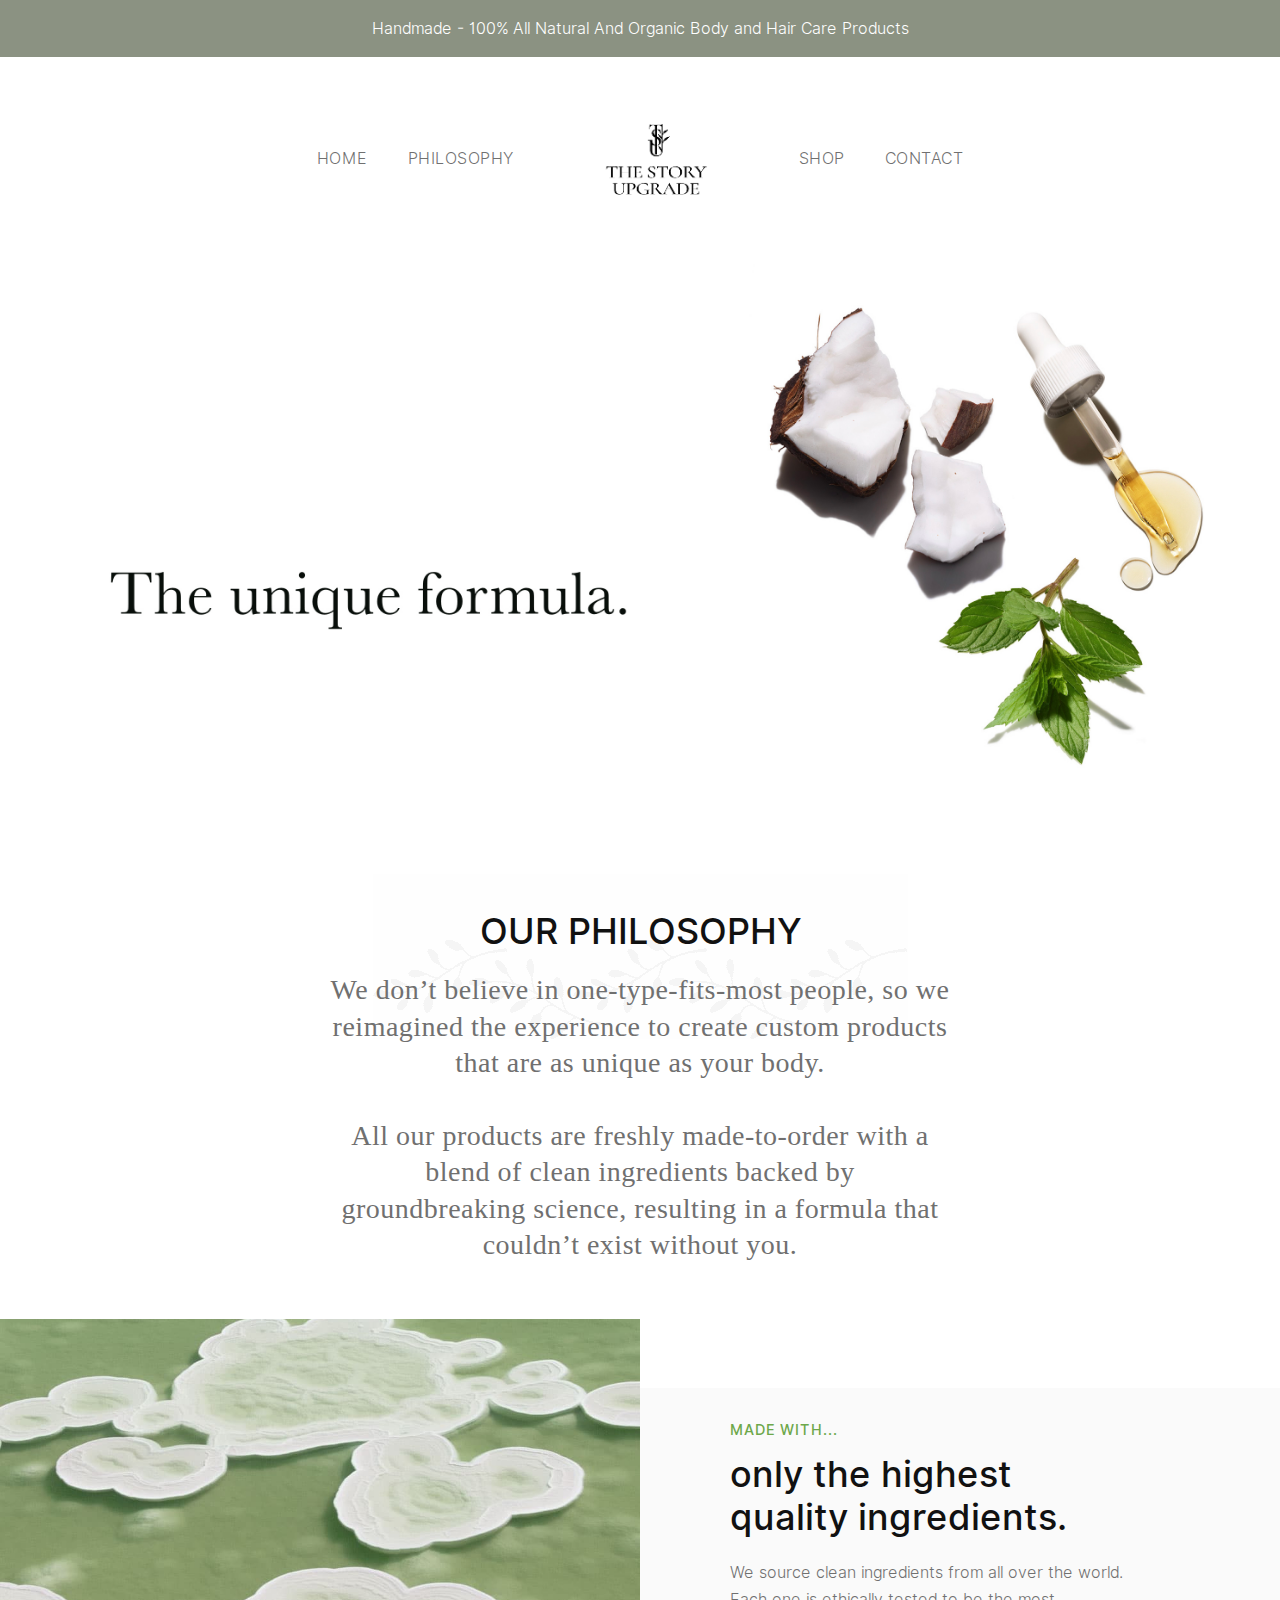
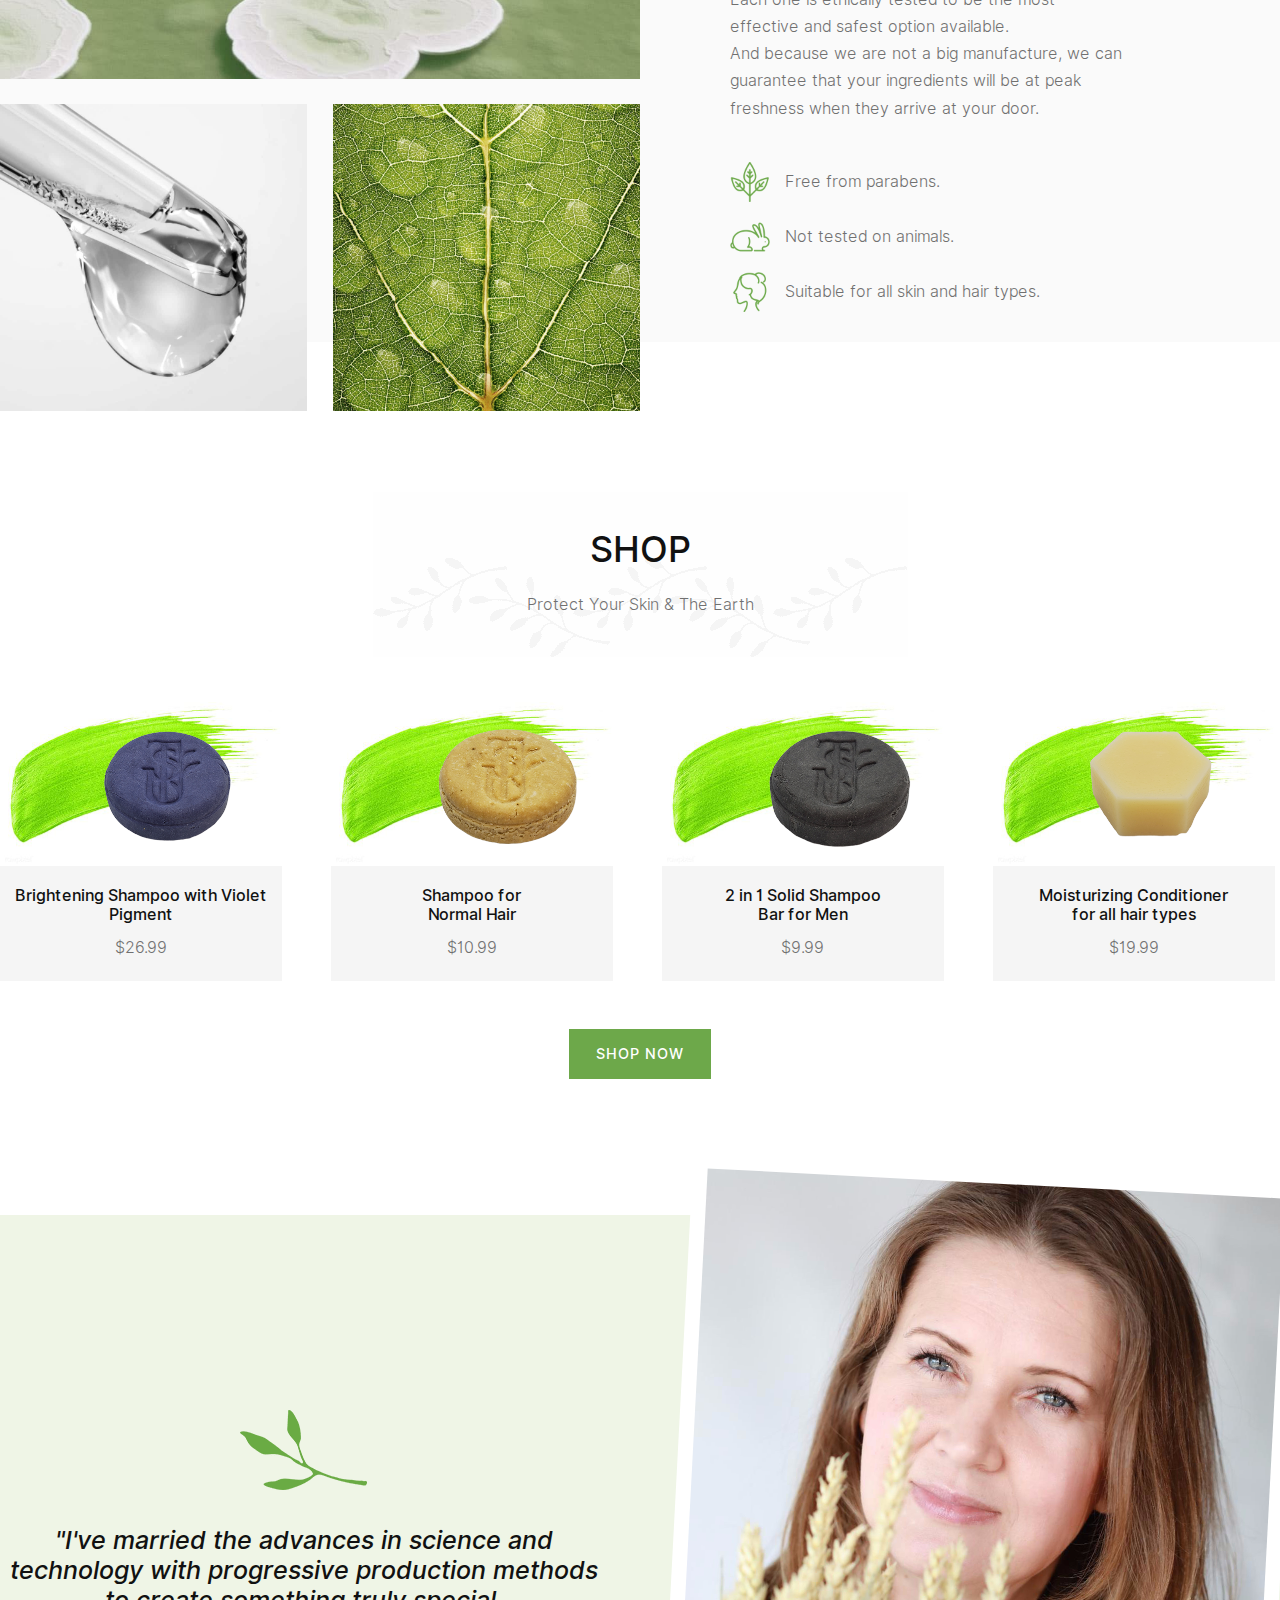
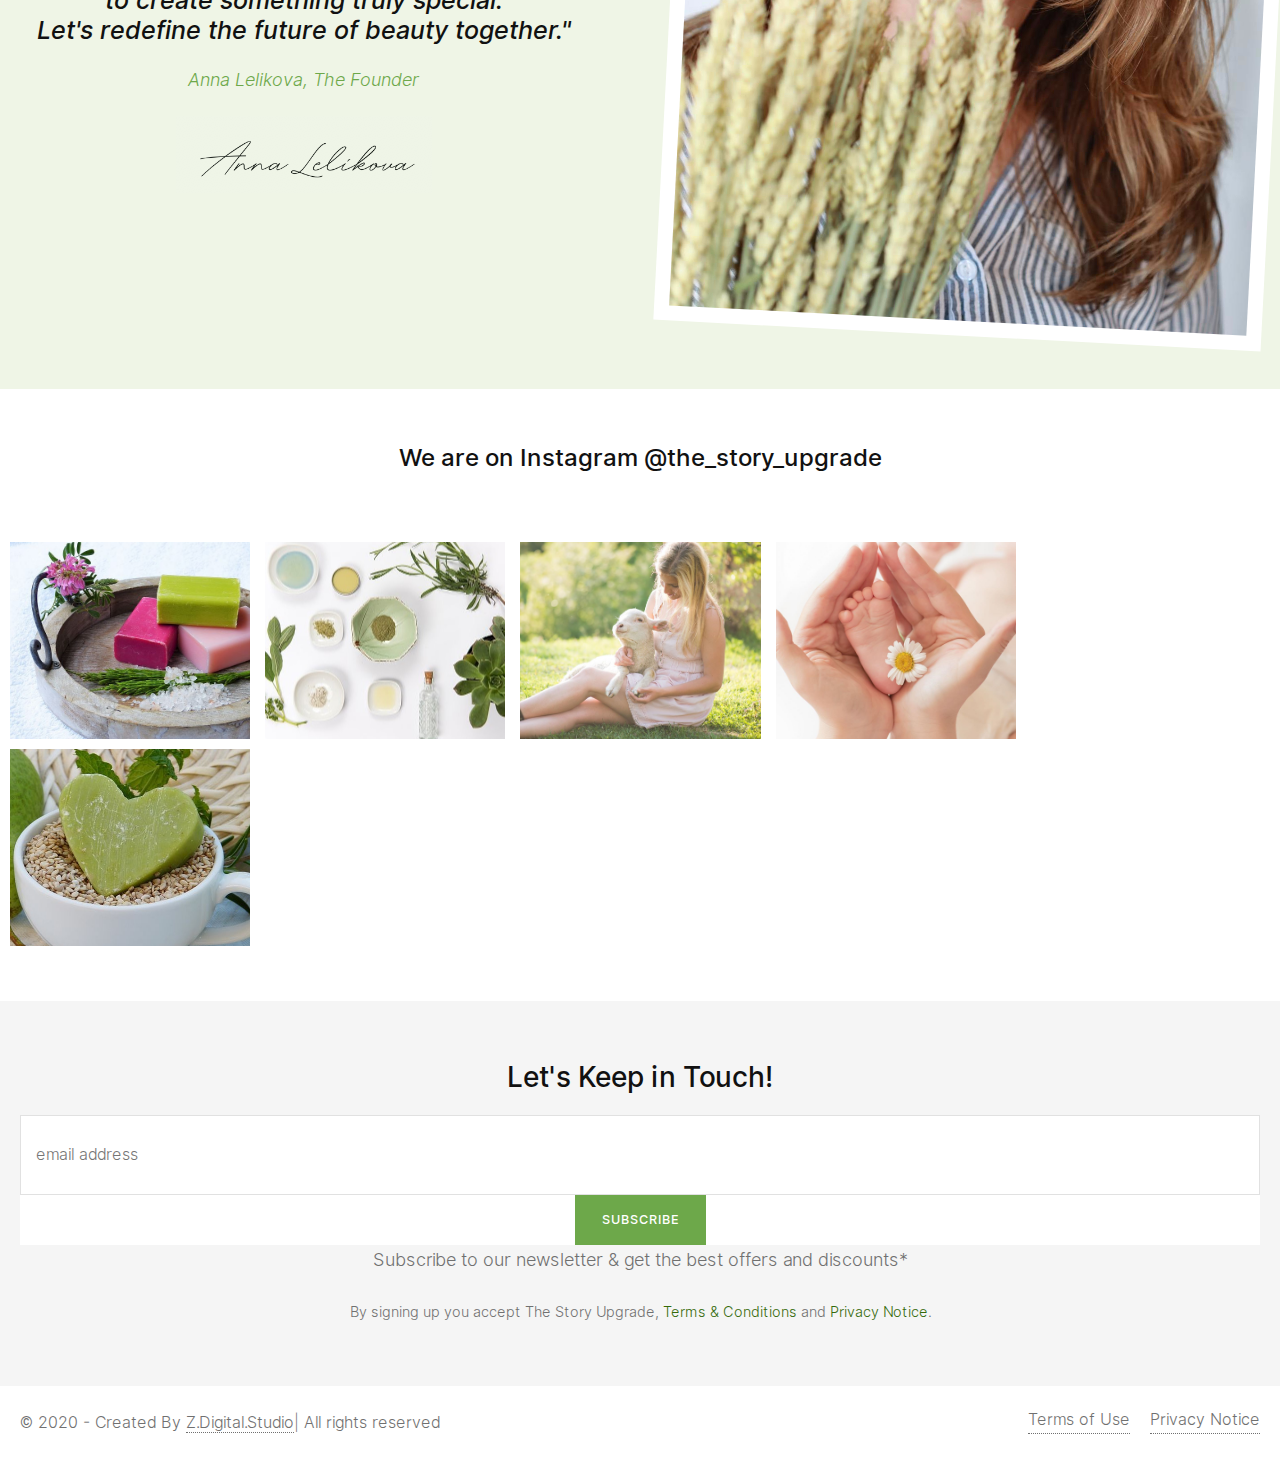
==== index.html @ 5386d3dd "Changed the form" ====
<!doctype html>
<html lang="en-US">
<head>
<meta charset="UTF-8">
<meta https-equiv="X-UA-Compatible" content="IE=edge" />
<meta name="viewport" content="width=device-width, initial-scale=1.0, maximum-scale=1, user-scalable=0"/>
<link rel="profile" href="https://gmpg.org/xfn/11">
<link rel="pingback" href="https://themes.wclassic.net/skyla/xmlrpc.php">
<script>document.documentElement.className = document.documentElement.className + ' yes-js js_active js'</script>
<title>The Story Upgrade - Cosmetic Store</title>
<link rel='dns-prefetch' href='//maxcdn.bootstrapcdn.com' />
<link rel='dns-prefetch' href='//s.w.org' />
<link rel="alternate" type="application/rss+xml" title="The Story Upgrade - organic cosmetics" href="" />
<link rel="alternate" type="application/rss+xml" title="The Story Upgrade - organic cosmetics" href="" />
<script type="text/javascript">
			window._wpemojiSettings = {"baseUrl":"https:\/\/s.w.org\/images\/core\/emoji\/11.2.0\/72x72\/","ext":".png","svgUrl":"https:\/\/s.w.org\/images\/core\/emoji\/11.2.0\/svg\/","svgExt":".svg","source":{"concatemoji":"https:\/\/themes.wclassic.net\/skyla\/wp-includes\/js\/wp-emoji-release.min.js?ver=5.1.4"}};
			!function(a,b,c){function d(a,b){var c=String.fromCharCode;l.clearRect(0,0,k.width,k.height),l.fillText(c.apply(this,a),0,0);var d=k.toDataURL();l.clearRect(0,0,k.width,k.height),l.fillText(c.apply(this,b),0,0);var e=k.toDataURL();return d===e}function e(a){var b;if(!l||!l.fillText)return!1;switch(l.textBaseline="top",l.font="600 32px Arial",a){case"flag":return!(b=d([55356,56826,55356,56819],[55356,56826,8203,55356,56819]))&&(b=d([55356,57332,56128,56423,56128,56418,56128,56421,56128,56430,56128,56423,56128,56447],[55356,57332,8203,56128,56423,8203,56128,56418,8203,56128,56421,8203,56128,56430,8203,56128,56423,8203,56128,56447]),!b);case"emoji":return b=d([55358,56760,9792,65039],[55358,56760,8203,9792,65039]),!b}return!1}function f(a){var c=b.createElement("script");c.src=a,c.defer=c.type="text/javascript",b.getElementsByTagName("head")[0].appendChild(c)}var g,h,i,j,k=b.createElement("canvas"),l=k.getContext&&k.getContext("2d");for(j=Array("flag","emoji"),c.supports={everything:!0,everythingExceptFlag:!0},i=0;i<j.length;i++)c.supports[j[i]]=e(j[i]),c.supports.everything=c.supports.everything&&c.supports[j[i]],"flag"!==j[i]&&(c.supports.everythingExceptFlag=c.supports.everythingExceptFlag&&c.supports[j[i]]);c.supports.everythingExceptFlag=c.supports.everythingExceptFlag&&!c.supports.flag,c.DOMReady=!1,c.readyCallback=function(){c.DOMReady=!0},c.supports.everything||(h=function(){c.readyCallback()},b.addEventListener?(b.addEventListener("DOMContentLoaded",h,!1),a.addEventListener("load",h,!1)):(a.attachEvent("onload",h),b.attachEvent("onreadystatechange",function(){"complete"===b.readyState&&c.readyCallback()})),g=c.source||{},g.concatemoji?f(g.concatemoji):g.wpemoji&&g.twemoji&&(f(g.twemoji),f(g.wpemoji)))}(window,document,window._wpemojiSettings);
		</script>
<style type="text/css">
img.wp-smiley,
img.emoji {
	display: inline !important;
	border: none !important;
	box-shadow: none !important;
	height: 1em !important;
	width: 1em !important;
	margin: 0 .07em !important;
	vertical-align: -0.1em !important;
	background: none !important;
	padding: 0 !important;
}
</style>
<link href="//cdn-images.mailchimp.com/embedcode/horizontal-slim-10_7.css" rel="stylesheet" type="text/css">
<style type="text/css">
	#mc_embed_signup{background:#fff; clear:left; font:14px Helvetica,Arial,sans-serif; width:100%;}
	/* Add your own Mailchimp form style overrides in your site stylesheet or in this style block.
	   We recommend moving this block and the preceding CSS link to the HEAD of your HTML file. */
</style>
<link rel='stylesheet' id='wp-block-library-css'  href='wp-includes/css/dist/block-library/style.min.css' type='text/css' media='all' />
<link rel='stylesheet' id='wp-block-library-theme-css'  href='wp-includes/css/dist/block-library/theme.min.css' type='text/css' media='all' />
<link rel='stylesheet' id='wc-block-style-css'  href='wp-content/plugins/woocommerce/assets/css/blocks/style.css' type='text/css' media='all' />
<link rel='stylesheet' id='jquery-selectBox-css'  href='wp-content/plugins/yith-woocommerce-wishlist/assets/css/jquery.selectBox.css' type='text/css' media='all' />
<link rel='stylesheet' id='yith-wcwl-font-awesome-css'  href='wp-content/plugins/yith-woocommerce-wishlist/assets/css/font-awesome.min.css' type='text/css' media='all' />
<link rel='stylesheet' id='yith-wcwl-main-css'  href='wp-content/plugins/yith-woocommerce-wishlist/assets/css/style.css' type='text/css' media='all' />
<style id='yith-wcwl-main-inline-css' type='text/css'>
.wishlist_table .add_to_cart, a.add_to_wishlist.button.alt { border-radius: 16px; -moz-border-radius: 16px; -webkit-border-radius: 16px; }
</style>
<link rel='stylesheet' id='contact-form-7-css'  href='wp-content/plugins/contact-form-7/includes/css/styles.css' type='text/css' media='all' />
<link rel='stylesheet' id='sb_instagram_styles-css'  href='wp-content/plugins/instagram-feed/css/sb-instagram.min.css' type='text/css' media='all' />
<link rel='stylesheet' id='sb-font-awesome-css'  href='https://maxcdn.bootstrapcdn.com/font-awesome/4.7.0/css/font-awesome.min.css' type='text/css' media='all' />
<link rel='stylesheet' id='rs-plugin-settings-css'  href='wp-content/plugins/revslider/public/assets/css/settings.css' type='text/css' media='all' />
<style id='rs-plugin-settings-inline-css' type='text/css'>
#rs-demo-id {}
</style>
<link rel='stylesheet' id='skyla-essential-css'  href='wp-content/plugins/skyla-essential/css/application.css' type='text/css' media='all' />
<link rel='stylesheet' id='owl-carousel-min-css'  href='wp-content/plugins/skyla-essential/css/owl.carousel.min.css' type='text/css' media='all' />
<link rel='stylesheet' id='woocommerce-layout-css'  href='wp-content/plugins/woocommerce/assets/css/woocommerce-layout.css' type='text/css' media='all' />
<link rel='stylesheet' id='woocommerce-smallscreen-css'  href='wp-content/plugins/woocommerce/assets/css/woocommerce-smallscreen.css' type='text/css' media='only screen and (max-width: 768px)' />
<link rel='stylesheet' id='woocommerce-general-css'  href='wp-content/plugins/woocommerce/assets/css/woocommerce.css' type='text/css' media='all' />
<style id='woocommerce-inline-inline-css' type='text/css'>
.woocommerce form .form-row .required { visibility: visible; }
</style>
<link rel='stylesheet' id='yith_wcas_frontend-css'  href='wp-content/plugins/yith-woocommerce-ajax-search/assets/css/yith_wcas_ajax_search.css' type='text/css' media='all' />
<link rel='stylesheet' id='woocommerce_prettyPhoto_css-css'  href='wp-content/plugins/woocommerce/assets/css/prettyPhoto.css' type='text/css' media='all' />
<link rel='stylesheet' id='wpisset-style-css'  href='wp-content/themes/skyla/css/application.css' type='text/css' media='all' />
<link rel='stylesheet' id='wpisset-responsive-css'  href='wp-content/themes/skyla/css/responsive.css' type='text/css' media='all' />
<link rel='stylesheet' id='wpisset-woocommerce-css'  href='wp-content/themes/skyla/css/woocommerce.css' type='text/css' media='all' />
<style id='wpisset-woocommerce-inline-css' type='text/css'>
.wpisset-menu:not(.wpisset-icon-menu-item-wrapper),.wpisset-mobile-menu{text-transform:uppercase;}.search:not(.woocommerce-page) #inner-content,.blog #inner-content{max-width:1100px;}.single.single-post #inner-content{max-width:1100px;}.archive:not(.woocommerce-page) #inner-content{max-width:1100px;}.category #inner-content{max-width:1100px;}.post-newsletter,.wpisset-article-quote,.wpisset-article-link{background-image:url(https://themes.wclassic.net/skyla/wp-content/uploads/2019/02/pattern_3_1.jpg);}.widget_text blockquote{background-image:url(https://themes.wclassic.net/skyla/wp-content/uploads/2019/02/pattern_4.jpg);}.wpisset-sidebar{position:-webkit-sticky;position:sticky;top:40px;-moz-transition:all 0.4s;-o-transition:all 0.4s;-webkit-transition:all 0.4s;transition:all 0.4s;}@media (min-width:769px){.wpisset-sidebar{padding-bottom:60px;}}.admin-bar .wpisset-sidebar{top:70px;}.wpisset-sticky-menu-active .wpisset-sidebar{top:180px;}.wpisset-sticky-menu-active.admin-bar .wpisset-sidebar{top:210px;}#wpisset-pre-header{background-color:#8b9282;color:#ffffff;}.wpisset-inner-pre-header >*{padding-top:15px;padding-bottom:15px;}.wpisset-menu > .menu-item > a{padding-top:60px;padding-bottom:60px;}.wpisset-menu-icon{top:60px;}.wpisset-navigation{background-color:#ffffff;background-image:url(https://themes.wclassic.net/skyla/wp-content/uploads/2019/01/Border_5_1.png);background-position:center top;background-repeat:no-repeat;}.wpisset-sub-menu > .menu-item-has-children:not(.wpisset-mega-menu) .sub-menu{width:250px;}.wpisset-page-footer-newsletter{background-image:url(https://themes.wclassic.net/skyla/wp-content/uploads/2019/02/pattern_3_1.jpg);}.wpisset-menu-effect-underlined.wpisset-menu-animation-fade > .menu-item > a:after{content:'';-moz-transition:opacity 0.3s;-o-transition:opacity 0.3s;-webkit-transition:opacity 0.3s;transition:opacity 0.3s;height:1px;background:#6da84a;width:100%;margin:0;opacity:0;display:block;}.wpisset-menu-effect-underlined.wpisset-menu-animation-fade .menu-item > a:hover:after{opacity:1;}.wpisset-menu-effect-underlined.wpisset-menu-animation-slide > .menu-item > a:after{content:'';-moz-transition:width 0.3s;-o-transition:width 0.3s;-webkit-transition:width 0.3s;transition:width 0.3s;height:1px;background:#6da84a;width:0;margin:0 auto;display:block;}.wpisset-menu-effect-underlined.wpisset-menu-align-left > .menu-item > a:after{margin:0;}.wpisset-menu-effect-underlined.wpisset-menu-align-right > .menu-item > a:after{margin:0;float:right;}.wpisset-menu-effect-underlined.wpisset-menu-animation-slide > .menu-item > a:hover:after{width:100%;}.wpisset-menu-effect-underlined.wpisset-menu-animation-grow > .menu-item > a:after{content:'';-moz-transition:all 0.3s;-o-transition:all 0.3s;-webkit-transition:all 0.3s;transition:all 0.3s;-moz-transform:scale(.85);-ms-transform:scale(.85);-o-transform:scale(.85);-webkit-transform:scale(.85);height:1px;background:#6da84a;width:100%;margin:0;opacity:0;display:block;}.wpisset-menu-effect-underlined.wpisset-menu-animation-grow .menu-item > a:hover:after{opacity:1;-moz-transform:scale(1);-ms-transform:scale(1);-o-transform:scale(1);-webkit-transform:scale(1);}.wpisset-menu-effect-underlined > .current-menu-item > a:after{width:100% !important;opacity:1 !important;-moz-transform:scale(1) !important;-ms-transform:scale(1) !important;-o-transform:scale(1) !important;-webkit-transform:scale(1) !important;}.woocommerce .woocommerce-checkout .col2-set,.woocommerce-page .woocommerce-checkout .col2-set{width:54%;float:left;}.woocommerce .woocommerce-checkout .col2-set .col-1,.woocommerce-page .woocommerce-checkout .col2-set .col-1,.woocommerce .woocommerce-checkout .col2-set .col-2,.woocommerce-page .woocommerce-checkout .col2-set .col-2{float:none;width:100%;}#order_review_heading{float:right;width:42%;}.woocommerce-checkout-review-order{width:42%;float:right;}.woocommerce #payment #place_order,.woocommerce-page #payment #place_order{width:100%;}@media screen and (max-width:768px){.woocommerce .col2-set,.woocommerce-page .col2-set,#order_review_heading,.woocommerce-checkout-review-order{width:100%;float:none;}}@media (min-width:769px){.archive.woocommerce:not(.wpisset-no-sidebar) .wpisset-sidebar-wrapper.wpisset-large-1-3{width:25%;}.archive.woocommerce:not(.wpisset-no-sidebar) .wpisset-main.wpisset-large-2-3{width:75%;}}
</style>
<link rel='stylesheet' id='js_composer_front-css'  href='wp-content/plugins/js_composer/assets/css/js_composer.min.css' type='text/css' media='all' />
<script type='text/javascript' src='wp-includes/js/jquery/jquery.js'></script>
<script type='text/javascript' src='wp-includes/js/jquery/jquery-migrate.min.js'></script>
<script type='text/javascript' src='wp-content/plugins/revslider/public/assets/js/jquery.themepunch.tools.min.js'></script>
<script type='text/javascript' src='wp-content/plugins/revslider/public/assets/js/jquery.themepunch.revolution.min.js'></script>
<script type='text/javascript' src='wp-content/plugins/woocommerce/assets/js/jquery-blockui/jquery.blockUI.min.js'></script>
<script type='text/javascript'>
/* <![CDATA[ */
var wc_add_to_cart_params = {"ajax_url":"\/skyla\/wp-admin\/admin-ajax.php","wc_ajax_url":"\/skyla\/?wc-ajax=%%endpoint%%","i18n_view_cart":"View cart","cart_url":"https:\/\/themes.wclassic.net\/skyla\/cart\/","is_cart":"","cart_redirect_after_add":"no"};
/* ]]> */
</script>
<script type='text/javascript' src='wp-content/plugins/woocommerce/assets/js/frontend/add-to-cart.min.js'></script>
<script type='text/javascript' src='wp-content/plugins/js_composer/assets/js/vendors/woocommerce-add-to-cart.js'></script>
<link rel="canonical" href="" />
<link rel='shortlink' href='' />
<link rel="alternate" type="application/json+oembed" href="" />
<link rel="alternate" type="text/xml+oembed" href="" />
	<noscript><style>.woocommerce-product-gallery{ opacity: 1 !important; }</style></noscript>


<script type="text/javascript">function setREVStartSize(e){									
						try{ e.c=jQuery(e.c);var i=jQuery(window).width(),t=9999,r=0,n=0,l=0,f=0,s=0,h=0;
							if(e.responsiveLevels&&(jQuery.each(e.responsiveLevels,function(e,f){f>i&&(t=r=f,l=e),i>f&&f>r&&(r=f,n=e)}),t>r&&(l=n)),f=e.gridheight[l]||e.gridheight[0]||e.gridheight,s=e.gridwidth[l]||e.gridwidth[0]||e.gridwidth,h=i/s,h=h>1?1:h,f=Math.round(h*f),"fullscreen"==e.sliderLayout){var u=(e.c.width(),jQuery(window).height());if(void 0!=e.fullScreenOffsetContainer){var c=e.fullScreenOffsetContainer.split(",");if (c) jQuery.each(c,function(e,i){u=jQuery(i).length>0?u-jQuery(i).outerHeight(!0):u}),e.fullScreenOffset.split("%").length>1&&void 0!=e.fullScreenOffset&&e.fullScreenOffset.length>0?u-=jQuery(window).height()*parseInt(e.fullScreenOffset,0)/100:void 0!=e.fullScreenOffset&&e.fullScreenOffset.length>0&&(u-=parseInt(e.fullScreenOffset,0))}f=u}else void 0!=e.minHeight&&f<e.minHeight&&(f=e.minHeight);e.c.closest(".rev_slider_wrapper").css({height:f})					
						}catch(d){console.log("Failure at Presize of Slider:"+d)}						
					};</script>
<style id="kirki-inline-styles"></style>
<style type="text/css" data-type="vc_custom-css">.wpisset-navigation{
    border-bottom: none;
}
body{
    overflow-x:hidden;
}</style><style type="text/css" data-type="vc_shortcodes-custom-css">.vc_custom_1550569114911{margin-bottom: 80px !important;}.vc_custom_1551082852802{margin-bottom: 5px !important;}.vc_custom_1550570204648{background-image: url(wp-content/uploads/title-bg.png) !important;background-position: 0 0 !important;background-repeat: no-repeat !important;}.vc_custom_1550577454058{margin-bottom: 80px !important;}.vc_custom_1550577613462{margin-bottom: 55px !important;background-color: #eff5e6 !important;}.vc_custom_1550570204648{background-image: url(wp-content/uploads/title-bg.png) !important;background-position: 0 0 !important;background-repeat: no-repeat !important;}.vc_custom_1550588725757{margin-bottom: 55px !important;padding-top: 55px !important;padding-bottom: 55px !important;background-color: #f5f5f5 !important;}.vc_custom_1551082945185{margin-bottom: 65px !important;}.vc_custom_1551082950474{margin-bottom: 65px !important;}.vc_custom_1551082956056{margin-bottom: 65px !important;}.vc_custom_1550570155988{margin-bottom: 60px !important;}.vc_custom_1550570280492{padding-top: 0px !important;}.vc_custom_1550577244096{margin-top: -100px !important;}.vc_custom_1551098767327{margin-bottom: 60px !important;}.vc_custom_1550584953149{padding-top: 0px !important;}.vc_custom_1551083420841{margin-bottom: 60px !important;}.vc_custom_1550587609948{margin-bottom: 60px !important;}</style><noscript>
<style type="text/css"> .wpb_animate_when_almost_visible { opacity: 1; }</style></noscript></head>
<body class="home page-template-default page page-id-2 wp-custom-logo woocommerce-no-js wpisset wpisset-home wpisset-no-sidebar wpisset-sub-menu-align-left wpisset-list-widget-2-column wpisset-responsive-breakpoints wpisset-medium-breakpoint-768 wpisset-desktop-breakpoint-1024 wpisset-yith-wishlist wpb-js-composer js-comp-ver-5.7 vc_responsive" itemscope itemtype="https://schema.org/WebPage">
<div id="container" class="wpisset-page">

		<div class="wpisset-search-overlay"></div>
		
		<header class="wpisset-page-header" itemscope itemtype="https://schema.org/WPHeader">

			
			
			<div id="wpisset-pre-header">

				
				<div class="wpisset-inner-pre-header wpisset-container wpisset-container-center wpisset-pre-header-one-column">

					<div class="wpisset-inner-pre-header-content">

						
						Handmade - 100% All Natural And Organic Body and Hair Care Products 
					</div>
					
					
					
		        </div>

		        
			</div>


			<!-- Navigation -->
			<div class="wpisset-navigation" data-sub-menu-animation-duration="250" data-sticky="true" data-sticky-delay="300px" data-sticky-animation="slide" data-sticky-animation-duration="200">

                    <div class="wpisset-container wpisset-container-center wpisset-visible-large wpisset-nav-wrapper wpisset-menu-centered">
	
                            <div class="wpisset-menu-centered-wrapper">
                            
                            <div class="wpisset-icons-containr-left">
                                	</div>
                        
                            
                        
                            
                            <nav itemscope="" itemtype="https://schema.org/SiteNavigationElement">
                        
                                
                                <ul id="menu-main-menu" class="wpisset-menu wpisset-sub-menu wpisset-sub-menu-animation-fade wpisset-menu-effect-underlined wpisset-menu-animation-fade wpisset-menu-align-left">
                                <li id="menu-item-20" class="menu-item menu-item-type-custom menu-item-object-custom menu-item-home current-menu-ancestor current-menu-parent menu-item-has-children menu-item-20"><a href="index.html">Home</a>
                  
                        </li>
                        <li id="menu-item-21" class="menu-item menu-item-type-post_type menu-item-object-page menu-item-has-children menu-item-21"><a href="#phi">Philosophy</a>
                      
                        </li>
                        <li class="menu-item logo-container" style="display: block;">
                        
                            <div class="wpisset-logo" itemscope="" itemtype="https://schema.org/Organization"><a class="wpisset-remove-font-size" href="index.html"><img src="wp-content/uploads/logo.png" alt="The Story Upgrade - Natural Cosmetics" title="The Story Upgrade - Natural Cosmetics"></a></div>	
                            </li>
                        <li id="menu-item-36" class="wpisset-extra-navigation wpisset-mega-menu wpisset-mega-menu-4 menu-item menu-item-type-post_type menu-item-object-page menu-item-has-children menu-item-36"><a href="https://thestory-upgrade.company.site/">Shop</a>
                    
                        </li>
                      
                        <li id="menu-item-493" class="menu-item menu-item-type-post_type menu-item-object-page menu-item-493"><a href="#cont">Contact</a></li>
                        </ul>
                                
                            </nav>
                        
                                
                            <div class="wpisset-icons-containr">	
              	</div>
                        
                            </div>
                        
                        </div>
                        <div class="wpisset-mobile-menu-hamburger wpisset-hidden-large">

                                <div class="wpisset-mobile-nav-wrapper wpisset-container">
                                    
                                    <div class="wpisset-mobile-logo-container wpisset-2-3">
                            
                                        
                                <a class="wpisset-mobile-logo" href="index.html" itemscope="" itemtype="">
                                    <img src="wp-content/uploads/logom.png" alt="The Story Upgrade - Natural Cosmetics" title="The Story Upgrade - Natural Cosmetics">
                                </a>
                            
                            
                                    </div>
                                   
                                    <div class="wpisset-menu-toggle-container wpisset-1-3">

                                            <a href="https://thestory-upgrade.company.site/" style="font-weight:bold;font-size:18px;" title="">Shop Now</a>
                                       
                                               

                                            
                                        </div>
                                    </div>

                                    
                            
                                </div>
			</div>

			<script type="text/javascript" src="wp-content/plugins/revslider/public/assets/js/extensions/revolution.extension.slideanims.min.js"></script>
<script type="text/javascript" src="wp-content/plugins/revslider/public/assets/js/extensions/revolution.extension.layeranimation.min.js"></script>
<script type="text/javascript" src="wp-content/plugins/revslider/public/assets/js/extensions/revolution.extension.navigation.min.js"></script>
		</header>		
		
		<div id="content">

						
			<div id="inner-content" class="wpisset-container wpisset-container-center wpisset-padding-large wpisset-padding-top-none wpisset-padding-bottom-none">
				
				<main id="main" class="wpisset-main wpisset-page-content">

					
					
					<div class="vc_row wpb_row vc_row-fluid vc_custom_1550569114911"><div class="wpb_column vc_column_container vc_col-sm-12"><div class="vc_column-inner"><div class="wpb_wrapper">

                            <div class="eltdf-grid-row">
                                   
                                    <div class="vc_row wpb_row vc_row-fluid"><div class="wpb_column vc_column_container vc_col-sm-12">
                                        <div class="vc_column-inner"><div class="wpb_wrapper">
                                        <link href="https://fonts.googleapis.com/css?family=Playfair+Display:italic%2C700italic%7COpen+Sans:400" rel="stylesheet" property="stylesheet" type="text/css" media="all">
                                    
                                            <div id="desktop">
                                                  
                                                    <div id="slider">
                                                    <figure>        
                                                    <img src="wp-content/uploads/k1.jpg">
                                                    <img src="wp-content/uploads/n2.jpg">
                                                    <img src="wp-content/uploads/n13.jpg">
                                                    <img src="wp-content/uploads/n11.jpg">
                                                   
                                                
                                                    </figure>
                                                    </div>
                                    </div>
                                    <div id="mobile">
                                                  
                                            <div id="slider">
                                            <figure>        
                                            <img src="wp-content/uploads/m311.jpg">
                                            <img src="wp-content/uploads/m321.jpg">
                                            <img src="wp-content/uploads/m331.jpg">
                                            <img src="wp-content/uploads/m341.jpg">
                                           
                                        
                                            </figure>
                                            </div>
                            </div>
                                                    <style>
                                                   @media only screen and (max-width: 600px) {
  #desktop {
  display:none;
  }
}   
@media only screen and (min-width: 600px) {
  #mobile {
  display:none;
  }
}     

                                                    @keyframes slidy {
                                    0% { left: 0%; }
                                    20% { left: 0%; }
                                    25% { left: -100%; }
                                    45% { left: -100%; }
                                    50% { left: -200%; }
                                    70% { left: -200%; }
                                    75% { left: -300%; }
                                    95% { left: -300%; }
                                    100% { left: -400%; }
                                    }
                                    
                                    body { margin: 0; } 
                                    div#slider { overflow: hidden; }
                                    div#slider figure img { width: 20%; float: left; }
                                    div#slider figure { 
                                      position: relative;
                                      width: 500%;
                                      margin: 0;
                                      left: 0;
                                      text-align: left;
                                      font-size: 0;
                                      animation: 20s slidy infinite; 
                                    }
                                    .text-block {
                                      position: absolute;
                                      bottom: 20px;
                                      right: 20px;
                                      background-color: black;
                                      color: white;
                                      padding-left: 20px;
                                      padding-right: 20px;
                                    }
                                    
                                    
                                    
                                    </style>
                                            </div>
                                            
                                           
                                    <script>var htmlDiv = document.getElementById("rs-plugin-settings-inline-css"); var htmlDivCss="";
                                                    if(htmlDiv) {
                                                        htmlDiv.innerHTML = htmlDiv.innerHTML + htmlDivCss;
                                                    }else{
                                                        var htmlDiv = document.createElement("div");
                                                        htmlDiv.innerHTML = "<style>" + htmlDivCss + "</style>";
                                                        document.getElementsByTagName("head")[0].appendChild(htmlDiv.childNodes[0]);
                                                    }
                                                </script>
                                    <script type="text/javascript">
                                    if (setREVStartSize!==undefined) setREVStartSize(
                                        {c: '#rev_slider_4_1', responsiveLevels: [1920,1720,1025,600], gridwidth: [1300,1100,600,300], gridheight: [1735,600,600,420], sliderLayout: 'fullwidth'});
                                                
                                    var revapi4,
                                        tpj;	
                                    (function() {			
                                        if (!/loaded|interactive|complete/.test(document.readyState)) document.addEventListener("DOMContentLoaded",onLoad); else onLoad();	
                                        function onLoad() {				
                                            if (tpj===undefined) { tpj = jQuery; if("off" == "on") tpj.noConflict();}
                                        if(tpj("#rev_slider_4_1").revolution == undefined){
                                            revslider_showDoubleJqueryError("#rev_slider_4_1");
                                        }else{
                                            revapi4 = tpj("#rev_slider_4_1").show().revolution({
                                                sliderType:"standard",
                                                jsFileLocation:"",
                                                sliderLayout:"fullwidth",
                                                dottedOverlay:"none",
                                                delay:4000,
                                                navigation: {
                                                    keyboardNavigation:"off",
                                                    keyboard_direction: "horizontal",
                                                    mouseScrollNavigation:"off",
                                                                 mouseScrollReverse:"default",
                                                    onHoverStop:"off",
                                                    arrows: {
                                                        style:"estelle-styles",
                                                        enable:true,
                                                        hide_onmobile:true,
                                                        hide_under:1025,
                                                        hide_onleave:false,
                                                        tmp:'<div class="eltdf-svg-nav">	<svg version="1.1" xmlns="https://www.w3.org/2000/svg" xmlns:xlink="https://www.w3.org/1999/xlink" x="0px" y="0px"	 width="45px" height="90px" viewBox="0 0 45 90" enable-background="new 0 0 45 90" xml:space="preserve">		<polyline fill="none" stroke="#010101" stroke-miterlimit="10" points="39.849,87.168 13.364,45.501 39.849,3.834 "/>		<polyline fill="none" stroke="#010101" stroke-miterlimit="10" points="30.849,87.168 4.364,45.501 30.849,3.834 "/>	</svg></div>',
                                                        left: {
                                                            h_align:"left",
                                                            v_align:"center",
                                                            h_offset:46,
                                                            v_offset:0
                                                        },
                                                        right: {
                                                            h_align:"right",
                                                            v_align:"center",
                                                            h_offset:46,
                                                            v_offset:0
                                                        }
                                                    }
                                                    ,
                                                    bullets: {
                                                        enable:true,
                                                        hide_onmobile:false,
                                                        hide_over:1024,
                                                        style:"estelle-styles",
                                                        hide_onleave:false,
                                                        direction:"horizontal",
                                                        h_align:"center",
                                                        v_align:"bottom",
                                                        h_offset:0,
                                                        v_offset:40,
                                                        space:5,
                                                        tmp:'<span></span>'
                                                    }
                                                },
                                                viewPort: {
                                                    enable:true,
                                                    outof:"wait",
                                                    visible_area:"99%",
                                                    presize:false
                                                },
                                                responsiveLevels:[1920,1720,1025,600],
                                                visibilityLevels:[1920,1720,1025,600],
                                                gridwidth:[1300,1100,600,300],
                                                gridheight:[735,600,600,420],
                                                lazyType:"none",
                                                parallax: {
                                                    type:"mouse",
                                                    origo:"enterpoint",
                                                    speed:400,
                                                    speedbg:0,
                                                    speedls:0,
                                                    levels:[5,10,15,20,25,30,35,40,45,46,47,48,49,50,51,55],
                                                },
                                                shadow:0,
                                                spinner:"off",
                                                stopLoop:"off",
                                                stopAfterLoops:-1,
                                                stopAtSlide:-1,
                                                shuffle:"off",
                                                autoHeight:"off",
                                                disableProgressBar:"on",
                                                hideThumbsOnMobile:"off",
                                                hideSliderAtLimit:0,
                                                hideCaptionAtLimit:0,
                                                hideAllCaptionAtLilmit:0,
                                                debugMode:false,
                                                fallbacks: {
                                                    simplifyAll:"off",
                                                    nextSlideOnWindowFocus:"off",
                                                    disableFocusListener:false,
                                                }
                                            });
                                        }; /* END OF revapi call */
                                        
                                     }; /* END OF ON LOAD FUNCTION */
                                    }()); /* END OF WRAPPING FUNCTION */
                                    </script>
                                    <script>
                                                        var htmlDivCss = unescape("%23rev_slider_4_1%20.estelle-styles.tparrows%20%7B%0A%09width%3A%2045px%3B%0A%09height%3A%2090px%3B%0A%09padding%3A%200%3B%0A%20%20%09margin%3A%200%3B%0A%20%20%09color%3A%20%23000%3B%0A%20%20%09background%3A%20none%3B%0A%20%20%09border%3A%200%3B%0A%20%20%09border-radius%3A%200%3B%0A%20%20%09outline%3A%20none%3B%0A%20%20%09-webkit-appearance%3A%20none%3B%0A%20%20%09z-index%3A%20100%3B%0A%20%20%09transition%3A%20color%20.2s%20ease-out%3B%0A%7D%0A%23rev_slider_4_1%20.estelle-styles.tparrows%3Ahover%20%7B%0A%09color%3A%20%23404439%3B%0A%7D%0A%23rev_slider_4_1%20.estelle-styles.tparrows%3Abefore%20%7B%0A%09display%3A%20none%3B%0A%7D%0A%0A%23rev_slider_4_1%20.estelle-styles.tparrows%20.eltdf-svg-nav%2C%0A%23rev_slider_4_1%20.estelle-styles.tparrows%20svg%20%7B%0A%20%20%09width%3A%20100%25%3B%0A%20%20%20%20height%3A%20100%25%3B%0A%7D%0A%0A%23rev_slider_4_1%20.estelle-styles.tparrows%20svg%20polyline%20%7B%0A%20%20%09stroke%3A%20currentColor%3B%0A%20%20%20%20transition%3A%20.3s%3B%0A%7D%0A%0A%23rev_slider_4_1%20.estelle-styles.tparrows%3Ahover%20svg%20polyline%3Anth-of-type%281%29%20%7B%0A%09transform%3A%20translateX%28-9px%29%3B%0A%7D%09%0A%0A%23rev_slider_4_1%20.estelle-styles.tparrows.tp-rightarrow%20svg%20%7B%0A%09transform%3A%20scaleX%28-1%29%3B%0A%7D%0A%23rev_slider_4_1%20.estelle-styles.tp-bullets%20%7B%0A%09display%3A%20inline-block%3B%0A%20%20%09vertical-align%3A%20middle%3B%0A%20%20%09padding%3A%200%3B%0A%20%20%09margin%3A%200%207px%3B%0A%20%20%09background%3A%20none%3B%0A%20%20%09border%3A%200%3B%0A%20%20%09border-radius%3A%200%3B%0A%20%20%09outline%3A%20none%3B%0A%20%20%09-webkit-appearance%3A%20none%3B%0A%7D%0A%0A%23rev_slider_4_1%20.estelle-styles%20.tp-bullet%20%7B%0A%09display%3A%20flex%3B%0A%20%20%20%20align-items%3A%20center%3B%0A%20%20%20%20justify-content%3A%20center%3B%0A%20%20%20%20width%3A%20auto%3B%0A%20%20%09height%3A%20auto%3B%0A%20%20%20%20padding%3A%207px%3B%0A%20%20%09background-color%3A%20transparent%3B%0A%20%20%20%20box-sizing%3A%20border-box%3B%0A%7D%0A%0A%23rev_slider_4_1%20.estelle-styles%20.tp-bullet%20span%20%7B%0A%09display%3A%20inline-block%3B%0A%20%20%09vertical-align%3A%20middle%3B%0A%20%20%20%20width%3A%205px%3B%0A%20%20%09height%3A%205px%3B%0A%20%20%20%20border%3A%201px%20solid%20%23000%3B%0A%20%20%20%20transition%3A%20background-color%20.2s%20ease-out%2C%20border%20.2s%20ease-out%3B%0A%7D%0A%0A%23rev_slider_4_1%20.estelle-styles%20.tp-bullet%3Ahover%20span%2C%0A%23rev_slider_4_1%20.estelle-styles%20.tp-bullet.selected%20span%20%7B%0A%09background-color%3A%20%23000%3B%0A%20%20%20%20border-color%3A%20%23000%3B%0A%7D%0A");
                                                        var htmlDiv = document.getElementById('rs-plugin-settings-inline-css');
                                                        if(htmlDiv) {
                                                            htmlDiv.innerHTML = htmlDiv.innerHTML + htmlDivCss;
                                                        }
                                                        else{
                                                            var htmlDiv = document.createElement('div');
                                                            htmlDiv.innerHTML = '<style>' + htmlDivCss + '</style>';
                                                            document.getElementsByTagName('head')[0].appendChild(htmlDiv.childNodes[0]);
                                                        }
                                                      </script>

                                     
                                    </div>
                                    
                                    
                                    </div></div></div></div>










<!-- END SLIDER --></div></div></div></div>


<!-- Philosophy -->
<div class="vc_row wpb_row vc_row-fluid wpb_row_background-center-top vc_custom_1550570204648 vc_row-has-fill" id="phi">
    
    <div class="wpb_column vc_column_container vc_col-sm-12"><div class="vc_column-inner">
    <div class="wpb_wrapper"><h2 style="font-size: 36px;text-align: center" class="vc_custom_heading">OUR PHILOSOPHY</h2>
        <p id="textt" style="" >We don’t believe in one-type-fits-most people, so we reimagined the experience to create custom products that are as unique as your body.<br><br>
            All our products are freshly made-to-order with a blend of clean ingredients backed by groundbreaking science, resulting in a formula that couldn’t exist without you.</p>

<style>
@media screen and (min-width: 650px) {
  #textt {
    text-align: center;   display: block;
        padding-left: 330px;
        padding-right: 330px;
        font-size: 28px;
        font-family: Saol, Times, 'Times New Roman', serif;
        line-height: 1.3em;
        letter-spacing: 0.5px;
  }
}
@media screen and (max-width: 650px) {
  #textt {
    text-align: center;   display: block;
      padding-left:15px;
      padding-right:15px;
        font-size: 15px;
        font-family: Saol, Times, 'Times New Roman', serif;
        line-height: 1.3em;
        letter-spacing: 0.5px;
  }
}

</style>

    </div></div></div></div>


<!-- about -->
    <div class="vc_row wpb_row vc_row-fluid vc_custom_1550652876988"><div class="wpb_column vc_column_container vc_col-sm-12"><div class="vc_column-inner">
    <div class="wpb_wrapper"><div class="skyla-es-banner2 skyla-es-banner2-2034222681"><div class="skyla-es-banner2-background"></div><div class="skyla-es-banner2-wrapper"><div class="skyla-es-banner2-imgs">
        <div class="skyla-es-banner2-img skyla-es-banner2-img-top"><img alt="Product Quality" src="wp-content/uploads/shutterstock_94215730.jpg"></div>
        <div class="skyla-es-banner2-img-bottom"><div class="skyla-es-banner2-img-bottom-wrap">
        <div class="skyla-es-banner2-img skyla-es-banner2-img-bottom-left"><img alt="Product Quality" src="wp-content/uploads/shutterstock_772769452.jpg"></div></div>
        <div class="skyla-es-banner2-img-bottom-wrap">
        <div class="skyla-es-banner2-img skyla-es-banner2-img-bottom-right"><img alt="Product Quality" src="wp-content/uploads/shutterstock_349338242.jpg"></div></div></div></div>
        <div class="skyla-es-banner2-content">
        <div class="skyla-es-banner2-content-info"><span class="skyla-es-banner2-content-subtitle">MADE WITH...</span><h3 class="skyla-es-banner2-content-title">only the highest quality ingredients.</h3>
        <div class="skyla-es-banner2-content-text">We source clean ingredients from all over the world. Each one is ethically tested to be the most effective and safest option available.<br>And because we are not a big manufacture, we can guarantee that your ingredients will be at peak freshness when they arrive at your door.</div></div>
        <div class="skyla-es-banner2-content-icons"><div class="skyla-es-banner2-content-icon">
        <div class="skyla-es-banner2-content-icon-img"><img width="120" height="120" src="wp-content/uploads/icon_03.png" class="attachment-full size-full" alt=""></div><span>Free from parabens.</span></div>
        <div class="skyla-es-banner2-content-icon"><div class="skyla-es-banner2-content-icon-img"><img width="120" height="120" src="wp-content/uploads/icon_01.png" class="attachment-full size-full" alt=""></div><span>Not tested on animals.</span></div>
        <div class="skyla-es-banner2-content-icon"><div class="skyla-es-banner2-content-icon-img"><img width="120" height="120" src="wp-content/uploads/icon_02.png" class="attachment-full size-full" alt=""></div><span>Suitable for all skin and hair types.</span></div></div></div></div></div>
        <style scoped=""></style></div></div></div></div>

<br>
<br>
<br>
<!-- shop -->
<div class="vc_row wpb_row vc_row-fluid wpb_row_background-center-top vc_custom_1550570204648 vc_row-has-fill">
<div class="wpb_column vc_column_container vc_col-sm-12"><div class="vc_column-inner">
<div class="wpb_wrapper"><h2 style="font-size: 36px;text-align: center" class="vc_custom_heading">SHOP</h2>
<p style="text-align: center" class="vc_custom_heading vc_custom_1550570155988">Protect Your Skin &amp; The Earth</p></div></div></div></div>
<div class="vc_row wpb_row vc_row-fluid vc_custom_1550653124325"><div class="wpb_column vc_column_container vc_col-sm-12">
<div class="vc_column-inner vc_custom_1550570280492"><div class="wpb_wrapper">
<div class="woocommerce columns-4 ">
    
    
    <ul class="products columns-4">
        <li class="wpisset-post wpisset-post-featured product type-product post-211 status-publish first instock product_cat-cosmetics product_cat-makeup product_cat-natural product_tag-cosmetics product_tag-makeup product_tag-natural has-post-thumbnail sale shipping-taxable purchasable product-type-simple">
            <div class="wpisset-woo-loop-thumbnail-wrapper"><a href="https://thestory-upgrade.company.site/Brightening-Shampoo-with-Violet-Pigment-p180091644" target="_blank" class="woocommerce-LoopProduct-link woocommerce-loop-product__link">
          
        <img width="300" height="360" src="wp-content/uploads/violet.png" class="attachment-woocommerce_thumbnail size-woocommerce_thumbnail" alt="" srcset="wp-content/uploads/violet.png 300w, wp-content/uploads/violet.png 250w, wp-content/uploads/violet.png 768w, wp-content/uploads/violet.png 853w, wp-content/uploads/violet.png 600w, wp-content/uploads/violet.png 1000w" sizes="(max-width: 300px) 100vw, 300px"></a>
        

        <div class="clear"></div>
        <div class="button-rating-wrapper"> <div class="star-rating-wrapper">
                <div class="star-rating" role="img" aria-label="Rated 5.00 out of 5">
        <span style="width:100%">Rated <strong class="rating">5.00</strong> out of 5</span></div></div>
        
        <a href="https://thestory-upgrade.company.site/Brightening-Shampoo-with-Violet-Pigment-p180091644" data-quantity="1" class="button product_type_simple add_to_cart_button ajax_add_to_cart" target="_blank">Shop Now</a></div></div>
        
        <div class="wpisset-woo-loop-content-wrapper">
            <div class="wpisset-woo-loop-content">
                <h2 class="woocommerce-loop-product__title">Brightening Shampoo with Violet Pigment</h2>
            <span class="price">
                <span class="woocommerce-Price-amount amount">
                    <span class="woocommerce-Price-currencySymbol">$</span>26.99</span></ins></span>
        </div></div></li>



        <li class="wpisset-post wpisset-post-featured product type-product post-209 status-publish instock product_cat-cosmetics product_cat-makeup product_cat-natural product_tag-cosmetics product_tag-makeup product_tag-natural has-post-thumbnail shipping-taxable purchasable product-type-simple">
            <div class="wpisset-woo-loop-thumbnail-wrapper"><a href="https://thestory-upgrade.company.site/Shampoo-for-Dry-Hair-p202486002" target="_blank" class="woocommerce-LoopProduct-link woocommerce-loop-product__link"><img width="300" height="360" src="wp-content/uploads/med.png" class="attachment-woocommerce_thumbnail size-woocommerce_thumbnail" alt="" srcset="wp-content/uploads/med.png 300w, wp-content/uploads/med.png 250w, wp-content/uploads/med.png 768w, wp-content/uploads/med.png 853w, wp-content/uploads/med.png 600w, wp-content/uploads/med.png 1000w" sizes="(max-width: 300px) 100vw, 300px"></a><a href="#" title="Quick View" id="product_id_209" class="wpisset-woo-quick-view" data-product_id="209">
                </a>
        
        <div class="clear"></div>
        <div class="button-rating-wrapper">
                <div class="star-rating-wrapper">
                        <div class="star-rating" role="img" aria-label="Rated 5.00 out of 5">
                <span style="width:100%">Rated <strong class="rating">5.00</strong> out of 5</span></div></div>
        <a href="https://thestory-upgrade.company.site/Shampoo-for-Dry-Hair-p202486002" data-quantity="1" class="button product_type_simple add_to_cart_button ajax_add_to_cart" target="_blank">Shop Now</a></div></div><div class="wpisset-woo-loop-content-wrapper"><div class="wpisset-woo-loop-content"><h2 class="woocommerce-loop-product__title">Shampoo for<br> Normal Hair</h2>
            <span class="price"><span class="woocommerce-Price-amount amount"><span class="woocommerce-Price-currencySymbol">$</span>10.99</span></span>
        </div></div></li>




        
        <li class="wpisset-post wpisset-post-featured wpisset-woo-has-gallery product type-product post-184 status-publish instock product_cat-cosmetics product_cat-makeup product_cat-natural product_tag-cosmetics product_tag-makeup product_tag-natural has-post-thumbnail shipping-taxable product-type-grouped">
            <div class="wpisset-woo-loop-thumbnail-wrapper"><a href="https://thestory-upgrade.company.site/Men-Shampoo-p202474788" target="_blank" class="woocommerce-LoopProduct-link woocommerce-loop-product__link"><img width="300" height="360" src="wp-content/uploads/black.png" class="attachment-woocommerce_thumbnail size-woocommerce_thumbnail" alt="" srcset="wp-content/uploads/black.png 300w, wp-content/uploads/black.png 250w, wp-content/uploads/black.png 768w, wp-content/uploads/black.png 853w, wp-content/uploads/black.png 600w, wp-content/uploads/black.png 1000w" sizes="(max-width: 300px) 100vw, 300px">
                <img width="300" height="360" src="wp-content/uploads/black.png" class="wp-post-image wp-post-image-secondary" alt="" title="shutterstock_662296096" srcset="https://themes.wclassic.net/skyla/wp-content/uploads/2019/02/shutterstock_662296096-300x360.jpg 300w, https://themes.wclassic.net/skyla/wp-content/uploads/2019/02/shutterstock_662296096-250x300.jpg 250w, https://themes.wclassic.net/skyla/wp-content/uploads/2019/02/shutterstock_662296096-768x922.jpg 768w, https://themes.wclassic.net/skyla/wp-content/uploads/2019/02/shutterstock_662296096-853x1024.jpg 853w, https://themes.wclassic.net/skyla/wp-content/uploads/2019/02/shutterstock_662296096-600x720.jpg 600w, https://themes.wclassic.net/skyla/wp-content/uploads/2019/02/shutterstock_662296096.jpg 1000w" sizes="(max-width: 300px) 100vw, 300px"></a>
                

 
        
        <div class="clear"></div>
        
        <div class="button-rating-wrapper"><div class="star-rating-wrapper">
            <div class="star-rating" role="img" aria-label="Rated 5.00 out of 5">
                <span style="width:100%">Rated <strong class="rating">5.00</strong> out of 5</span></div></div>
                <a href="https://thestory-upgrade.company.site/Men-Shampoo-p202474788" data-quantity="1" class="button product_type_grouped" target="_blank">Shop Now</a></div></div>
                <div class="wpisset-woo-loop-content-wrapper"><div class="wpisset-woo-loop-content"><h2 class="woocommerce-loop-product__title">2 in 1 Solid Shampoo <br>Bar for Men</h2>
            <span class="price"><span class="woocommerce-Price-amount amount"><span class="woocommerce-Price-currencySymbol">$</span>9.99</span>
        </div></div></li>



        
        <li class="wpisset-post wpisset-post-featured wpisset-woo-has-gallery product type-product post-188 status-publish last instock product_cat-cosmetics product_cat-makeup product_cat-natural product_tag-cosmetics product_tag-makeup product_tag-natural has-post-thumbnail shipping-taxable purchasable product-type-simple">
            <div class="wpisset-woo-loop-thumbnail-wrapper">
                <a href="https://thestory-upgrade.company.site/Conditioneer-p202472969" target="_blank" class="woocommerce-LoopProduct-link woocommerce-loop-product__link">
                    <img width="300" height="360" src="wp-content/uploads/conditioner.png" class="attachment-woocommerce_thumbnail size-woocommerce_thumbnail" alt="" srcset="wp-content/uploads/conditioner.png 300w, wp-content/uploads/conditioner.png 250w, wp-content/uploads/conditioner.png 768w, wp-content/uploads/conditioner.png 853w, wp-content/uploads/conditioner.png 600w, wp-content/uploads/conditioner.png 1000w" sizes="(max-width: 300px) 100vw, 300px">
                <img width="300" height="360" src="https://themes.wclassic.net/skyla/wp-content/uploads/2019/02/shutterstock_642258349-300x360.jpg" class="wp-post-image wp-post-image-secondary" alt="" title="shutterstock_642258349" srcset="https://themes.wclassic.net/skyla/wp-content/uploads/2019/02/shutterstock_642258349-300x360.jpg 300w, https://themes.wclassic.net/skyla/wp-content/uploads/2019/02/shutterstock_642258349-250x300.jpg 250w, https://themes.wclassic.net/skyla/wp-content/uploads/2019/02/shutterstock_642258349-768x922.jpg 768w, https://themes.wclassic.net/skyla/wp-content/uploads/2019/02/shutterstock_642258349-853x1024.jpg 853w, https://themes.wclassic.net/skyla/wp-content/uploads/2019/02/shutterstock_642258349-600x720.jpg 600w, https://themes.wclassic.net/skyla/wp-content/uploads/2019/02/shutterstock_642258349.jpg 1000w" sizes="(max-width: 300px) 100vw, 300px"></a>
 
     
        
        <div class="clear"></div>
        <div class="button-rating-wrapper">
            <div class="star-rating-wrapper">
                <div class="star-rating" role="img" aria-label="Rated 5.00 out of 5">
        <span style="width:100%">Rated <strong class="rating">5.00</strong> out of 5</span></div></div>
        <a href="https://thestory-upgrade.company.site/Conditioneer-p202472969" data-quantity="1" class="button product_type_simple add_to_cart_button ajax_add_to_cart" target="_blank">Shop Now</a></div></div><div class="wpisset-woo-loop-content-wrapper"><div class="wpisset-woo-loop-content"><h2 class="woocommerce-loop-product__title">Moisturizing Conditioner<br>for all hair types</h2>
            <span class="price"><span class="woocommerce-Price-amount amount"><span class="woocommerce-Price-currencySymbol">$</span>19.99</span></span>
        </div></div></li>
        </ul>
        </div></div></div></div></div>

        <div style="text-align:center"><a href="https://thestoryupgrade.company.site" class="wpisset-button skyla_es_button skyla_es_button-1137960891 vc_custom_1550590719369" title="">Shop Now</a></div>
<br>
     <br>   
    <br>
<br>
<br>


<!-- owner -->
<div data-vc-full-width="true" data-vc-full-width-init="false" class="vc_row wpb_row vc_row-fluid wpb_row_overflow_disable vc_custom_1550577613462 vc_row-has-fill vc_column-gap-35 vc_row-o-content-middle vc_row-flex"><div class="wpb_column vc_column_container vc_col-sm-6"><div class="vc_column-inner"><div class="wpb_wrapper">
	<div  class="wpb_single_image wpb_content_element vc_align_center">
		
		<figure class="wpb_wrapper vc_figure">
			<div class="vc_single_image-wrapper   vc_box_border_grey"><img width="127" height="80" src="wp-content/uploads/front-01-01.png" class="vc_single_image-img attachment-full" alt="" /></div>
		</figure>
	</div>
<h3 style="font-size: 25px;text-align: center" class="vc_custom_heading" ><i>"I've married the advances in science and technology with progressive production methods to create something truly special.<br>Let's redefine the future of beauty together."</i></h3><p style="font-size: 18px;color: #6da84a;text-align: center" class="vc_custom_heading" ><i>Anna Lelikova, The Founder</i></p>
	<div  class="wpb_single_image wpb_content_element vc_align_center">
		
		<figure class="wpb_wrapper vc_figure">
			<div class="vc_single_image-wrapper   vc_box_border_grey"><img width="256" height="72" src="wp-content/uploads/signature.png" class="vc_single_image-img attachment-full" alt="" /></div>
		</figure>
	</div>
</div></div></div><div class="wpb_column vc_column_container vc_col-sm-6"><div class="vc_column-inner"><div class="wpb_wrapper">
	<div  class="wpb_single_image wpb_content_element vc_align_left  vc_custom_1550577244096  skyla-bordered-rotated-img">
		
		<figure class="wpb_wrapper vc_figure">
			<div class="vc_single_image-wrapper   vc_box_border_grey"><img width="1000" height="750" src="wp-content/uploads/anna10.jpg" class="vc_single_image-img attachment-full" alt="" srcset="wp-content/uploads/anna10.jpg 1000w, wp-content/uploads/anna10.jpg 300w, wp-content/uploads/anna10.jpg 768w, wp-content/uploads/anna10.jpg 600w" sizes="(max-width: 1000px) 100vw, 1000px" /></div>
		</figure>
	</div>
</div></div></div></div><div class="vc_row-full-width vc_clearfix"></div>







    
    <div class="vc_row-full-width vc_clearfix"></div>
    





<div class="vc_row-full-width vc_clearfix"></div>
<div class="vc_row wpb_row vc_row-fluid vc_custom_1550587171718" id="cont"><div class="wpb_column vc_column_container vc_col-sm-12"><div class="vc_column-inner"><div class="wpb_wrapper"><h3 style="text-align: center" class="vc_custom_heading vc_custom_1550587609948" >We are on Instagram @the_story_upgrade</h3>

</div></div></div></div>

<div class="wpb_raw_code wpb_content_element wpb_raw_html">
		<div class="wpb_wrapper">
            <div id="sb_instagram" class="sbi sbi_mob_col_auto sbi_col_5 sbi_medium" style="width:100%; padding-bottom: 10px; " data-id="10827596129" data-num="5" data-res="auto" data-cols="5" data-options="{&quot;sortby&quot;: &quot;none&quot;, &quot;showbio&quot;: &quot;true&quot;,&quot;feedID&quot;: &quot;10827596129&quot;, &quot;headercolor&quot;: &quot;&quot;, &quot;imagepadding&quot;: &quot;5&quot;,&quot;mid&quot;: &quot;M2E4MWE5Zg==&quot;, &quot;disablecache&quot;: &quot;false&quot;, &quot;sbiCacheExists&quot;: &quot;true&quot;,&quot;callback&quot;: &quot;M2UwZGQ0OGRjYzB.mNDljY2JiMzUzYTYwODBmYmRhY2Q=&quot;, &quot;sbiHeaderCache&quot;: &quot;true&quot;}" data-sbi-index="1"><div id="sbi_images" style="padding: 5px;">
                <div class="sbi_item sbi_type_image" id="sbi_1985523770204320358_10827596129" data-date="1550912899"><div class="sbi_photo_wrap">
                    <a class="sbi_photo sbi_imgLiquid_bgSize sbi_imgLiquid_ready" href="https://www.instagram.com/the_story_upgrade/" target="_blank" rel="noopener" data-full-res="https://www.instagram.com/p/B9CelDSndXB/" style="background-image: url('wp-content/uploads/ig1.jpg'); background-size: cover; background-position: center center; background-repeat: no-repeat; height: 197px; opacity: 1;"><img src="wp-content/uploads/ig1.jpg" alt="" width="200" height="200" style="display: none;"></a></div></div>
        <div class="sbi_item sbi_type_image" id="sbi_1969525857497489933_10827596129" data-date="1549005799"><div class="sbi_photo_wrap"><a class="sbi_photo sbi_imgLiquid_bgSize sbi_imgLiquid_ready" href="https://www.instagram.com/the_story_upgrade/" target="_blank" rel="noopener" data-full-res="https://www.instagram.com/the_story_upgrade/" style="background-image: url('wp-content/uploads/ig2.jpg'); background-size: cover; background-position: center center; background-repeat: no-repeat; height: 197px; opacity: 1;"><img src="wp-content/uploads/ig2.jpg" alt="" width="200" height="200" style="display: none;"></a></div></div>
        <div class="sbi_item sbi_type_image" id="sbi_1969525857497489933_10827596129" data-date="1549005799"><div class="sbi_photo_wrap"><a class="sbi_photo sbi_imgLiquid_bgSize sbi_imgLiquid_ready" href="https://www.instagram.com/the_story_upgrade/" target="_blank" rel="noopener" data-full-res="https://www.instagram.com/the_story_upgrade/" style="background-image: url('wp-content/uploads/ig3.jpg'); background-size: cover; background-position: center center; background-repeat: no-repeat; height: 197px; opacity: 1;"><img src="wp-content/uploads/ig3.jpg" alt="" width="200" height="200" style="display: none;"></a></div></div>
        <div class="sbi_item sbi_type_image" id="sbi_1969525857497489933_10827596129" data-date="1549005799"><div class="sbi_photo_wrap"><a class="sbi_photo sbi_imgLiquid_bgSize sbi_imgLiquid_ready" href="https://www.instagram.com/the_story_upgrade/" target="_blank" rel="noopener" data-full-res="https://www.instagram.com/the_story_upgrade/" style="background-image: url('wp-content/uploads/ig40.jpg'); background-size: cover; background-position: center center; background-repeat: no-repeat; height: 197px; opacity: 1;"><img src="wp-content/uploads/ig40.jpg" alt="" width="200" height="200" style="display: none;"></a></div></div>
        <div class="sbi_item sbi_type_image" id="sbi_1969525857497489933_10827596129" data-date="1549005799"><div class="sbi_photo_wrap"><a class="sbi_photo sbi_imgLiquid_bgSize sbi_imgLiquid_ready" href="https://www.instagram.com/the_story_upgrade/" target="_blank" rel="noopener" data-full-res="https://www.instagram.com/the_story_upgrade/" style="background-image: url('wp-content/uploads/ig5.jpg'); background-size: cover; background-position: center center; background-repeat: no-repeat; height: 197px; opacity: 1;"><img src="wp-content/uploads/ig5.jpg" alt="" width="200" height="200" style="display: none;"></a></div></div>
        
        
       
		</div>
	</div>	
					
					


				</main>

				
			</div>
						
		</div>
	    

		<!-- <footer class="wpisset-page-footer" itemscope itemtype="https://schema.org/WPFooter">

			
			<div class="wpisset-inner-footer wpisset-container wpisset-container-center">
				
				<div class="wpisset-footer-top-border"></div>
				
				<div class="wpisset-grid">
					
					
					<div class="wpisset-large-1-4">
					<div id="text-4" class="widget-odd widget-first widget-1 widget widget_text">			<div class="textwidget"><p><img class="alignnone wp-image-146 size-full" src="https://themes.wclassic.net/skyla/wp-content/uploads/2019/02/logo-e1549008168943.png" alt="" width="155" height="34" /></p>
<p>Skyla is one of the unique cosmetics store theme. It’s powered by WooCommerce, one of the world’s largest eCommerce software.</p>
</div>
		</div><div id="custom_html-3" class="widget_text widget-even widget-last widget-2 widget widget_custom_html"><div class="textwidget custom-html-widget">	<div class="wpisset-social-icons wpisset-social-shape-rounded  ">
					<a class="wpisset-social-icon wpisset-social-facebook" target="_blank" href="">
				<i class="wpissetf wpissetf-facebook" aria-hidden="true"></i>
			</a>
					<a class="wpisset-social-icon wpisset-social-twitter" target="_blank" href="">
				<i class="wpissetf wpissetf-twitter" aria-hidden="true"></i>
			</a>
					<a class="wpisset-social-icon wpisset-social-pinterest" target="_blank" href="">
				<i class="wpissetf wpissetf-pinterest" aria-hidden="true"></i>
			</a>
					<a class="wpisset-social-icon wpisset-social-instagram" target="_blank" href="">
				<i class="wpissetf wpissetf-instagram" aria-hidden="true"></i>
			</a>
			</div>
	</div></div>					</div>
					<div class="wpisset-large-1-6">
					<div id="nav_menu-2" class="widget-odd widget-last widget-first widget-1 widget widget_nav_menu"><h4 class="wpisset-widgettitle">About Us</h4><div class="menu-about-us-container"><ul id="menu-about-us" class="menu"><li id="menu-item-126" class="menu-item menu-item-type-custom menu-item-object-custom menu-item-126"><a href="#">Give £50. Get £50</a></li>
<li id="menu-item-127" class="menu-item menu-item-type-custom menu-item-object-custom menu-item-127"><a href="#">Gift Cards</a></li>
<li id="menu-item-128" class="menu-item menu-item-type-custom menu-item-object-custom menu-item-128"><a href="#">Our Story</a></li>
<li id="menu-item-129" class="menu-item menu-item-type-custom menu-item-object-custom menu-item-129"><a href="#">Partners</a></li>
<li id="menu-item-130" class="menu-item menu-item-type-custom menu-item-object-custom menu-item-130"><a href="#">Careers</a></li>
<li id="menu-item-131" class="menu-item menu-item-type-custom menu-item-object-custom menu-item-131"><a href="#">Affiliate Program</a></li>
</ul></div></div>					</div>					<div class="wpisset-large-1-6">
					<div id="nav_menu-3" class="widget-odd widget-last widget-first widget-1 widget widget_nav_menu"><h4 class="wpisset-widgettitle">Help</h4><div class="menu-help-container"><ul id="menu-help-4" class="menu"><li class="menu-item menu-item-type-custom menu-item-object-custom menu-item-132"><a href="#">FAQs</a></li>
<li class="menu-item menu-item-type-custom menu-item-object-custom menu-item-133"><a href="#">Delivery</a></li>
<li class="menu-item menu-item-type-custom menu-item-object-custom menu-item-134"><a href="#">Payment</a></li>
<li class="menu-item menu-item-type-custom menu-item-object-custom menu-item-135"><a href="#">Returns</a></li>
<li class="menu-item menu-item-type-custom menu-item-object-custom menu-item-136"><a href="#">Contact Us</a></li>
</ul></div></div>					</div>					<div class="wpisset-large-1-6">
					<div id="nav_menu-4" class="widget-odd widget-last widget-first widget-1 widget widget_nav_menu"><h4 class="wpisset-widgettitle">Quick Links</h4><div class="menu-quick-links-container"><ul id="menu-quick-links" class="menu"><li id="menu-item-137" class="menu-item menu-item-type-custom menu-item-object-custom menu-item-137"><a href="#">How to Buy</a></li>
<li id="menu-item-138" class="menu-item menu-item-type-custom menu-item-object-custom menu-item-138"><a href="#">Payment</a></li>
<li id="menu-item-139" class="menu-item menu-item-type-custom menu-item-object-custom menu-item-139"><a href="#">Delivery</a></li>
<li id="menu-item-140" class="menu-item menu-item-type-custom menu-item-object-custom menu-item-140"><a href="#">Gift Receipt</a></li>
<li id="menu-item-141" class="menu-item menu-item-type-custom menu-item-object-custom menu-item-141"><a href="#">Recalled Items</a></li>
<li id="menu-item-142" class="menu-item menu-item-type-custom menu-item-object-custom menu-item-142"><a href="#">My Account</a></li>
</ul></div></div>	
					</div>					<div class="wpisset-large-1-4">
					<div id="tag_cloud-3" class="widget-odd widget-last widget-first widget-1 widget widget_tag_cloud"><h4 class="wpisset-widgettitle">Tag Cloud</h4><div class="tagcloud"><a href="https://themes.wclassic.net/skyla/tag/bath-body/" class="tag-cloud-link tag-link-30 tag-link-position-1" style="font-size: 14pt;" aria-label="bath &amp; body (3 items)">bath &amp; body</a>
<a href="https://themes.wclassic.net/skyla/tag/cosmetics/" class="tag-cloud-link tag-link-31 tag-link-position-2" style="font-size: 14pt;" aria-label="cosmetics (3 items)">cosmetics</a>
<a href="https://themes.wclassic.net/skyla/tag/handmade/" class="tag-cloud-link tag-link-40 tag-link-position-3" style="font-size: 8pt;" aria-label="handmade (1 item)">handmade</a>
<a href="https://themes.wclassic.net/skyla/tag/makeup/" class="tag-cloud-link tag-link-38 tag-link-position-4" style="font-size: 8pt;" aria-label="makeup (1 item)">makeup</a>
<a href="https://themes.wclassic.net/skyla/tag/natural/" class="tag-cloud-link tag-link-39 tag-link-position-5" style="font-size: 8pt;" aria-label="natural (1 item)">natural</a>
<a href="https://themes.wclassic.net/skyla/tag/new/" class="tag-cloud-link tag-link-42 tag-link-position-6" style="font-size: 8pt;" aria-label="new (1 item)">new</a>
<a href="https://themes.wclassic.net/skyla/tag/organic/" class="tag-cloud-link tag-link-34 tag-link-position-7" style="font-size: 21pt;" aria-label="organic (8 items)">organic</a>
<a href="https://themes.wclassic.net/skyla/tag/post-format/" class="tag-cloud-link tag-link-18 tag-link-position-8" style="font-size: 22pt;" aria-label="post format (9 items)">post format</a>
<a href="https://themes.wclassic.net/skyla/tag/skincare/" class="tag-cloud-link tag-link-32 tag-link-position-9" style="font-size: 19pt;" aria-label="skincare (6 items)">skincare</a>
<a href="https://themes.wclassic.net/skyla/tag/soap/" class="tag-cloud-link tag-link-33 tag-link-position-10" style="font-size: 14pt;" aria-label="soap (3 items)">soap</a></div>
</div>					</div>									</div>
			
			</div>

			
		</footer> -->
		<div class="wpisset-page-footer-newsletter">

			
			<div class="wpisset-inner-footer-newsletter wpisset-container wpisset-container-center">

				<h3>Let's Keep in Touch!</h3>
<!-- <script>(function() {
	if (!window.mc4wp) {
		window.mc4wp = {
			listeners: [],
			forms    : {
				on: function (event, callback) {
					window.mc4wp.listeners.push({
						event   : event,
						callback: callback
					});
				}
			}
		}
	}
})();
</script> -->


<!-- Mailchimp -->

<!-- Begin Mailchimp Signup Form -->


<!--End mc_embed_signup-->



<div id="mc_embed_signup">
<form action="https://mail.us20.list-manage.com/subscribe/post?u=6d8d3b32ac7b7a6816dd5e4b7&amp;id=dfc36a0a20" method="post" id="mc-embedded-subscribe-form" name="mc-embedded-subscribe-form" class="validate" target="_blank" novalidate>
    <div id="mc_embed_signup_scroll">
	
	<input type="email" value="" name="EMAIL" class="email" id="mce-EMAIL" placeholder="email address" required>
    <!-- real people should not fill this in and expect good things - do not remove this or risk form bot signups-->
    <div style="position: absolute; left: -5000px;" aria-hidden="true"><input type="text" name="b_6d8d3b32ac7b7a6816dd5e4b7_dfc36a0a20" tabindex="-1" value=""></div>
    <div class="clear"><input type="submit" value="Subscribe" name="subscribe" id="mc-embedded-subscribe" class="button"></div>
    </div>
</form>
</div>

<!--End mc_embed_signup-->



<form id="mc4wp-form-1" class="mc4wp-form mc4wp-form-120" method="post" data-id="120" data-name="newsletter" ><div class="mc4wp-form-fields"><p class="description">
	Subscribe to our newsletter & get the best offers and discounts*
</p>
<!-- <p class="email">
	<input type="email" name="EMAIL" placeholder="Your email address" required />
</p> -->
<!-- <p class="submit">
	<input class="wpisset-button-full" type="submit" value="Sign up" />
</p> -->










</div><label style="display: none !important;">Leave this field empty if you're human: <input type="text" name="_mc4wp_honeypot" value="" tabindex="-1" autocomplete="off" /></label><input type="hidden" name="_mc4wp_timestamp" value="1583771330" /><input type="hidden" name="_mc4wp_form_id" value="120" /><input type="hidden" name="_mc4wp_form_element_id" value="mc4wp-form-1" /><div class="mc4wp-response"></div></form><!-- / Mailchimp for WordPress Plugin -->
<small>By signing up you accept The Story Upgrade, <a href="terms.html">Terms &amp; Conditions</a> and <a href="privacy.html">Privacy Notice</a>. </small>				
			</div>

			
		</div>
		<div class="wpisset-page-footer-bottom">

			
			<div class="wpisset-inner-footer-bottom wpisset-container wpisset-container-center wpisset-footer-two-columns">

				<div class="wpisset-inner-footer-left">

					
					© 2020 - Created By <a href="https://zdigital.studio/" >Z.Digital.Studio</a>| All rights reserved
				</div>

				
				<div class="wpisset-inner-footer-right">

					
					<ul id="menu-footer-menu" class="wpisset-footer-menu"><li id="menu-item-143" class="menu-item menu-item-type-custom menu-item-object-custom menu-item-143"><a href="terms.html">Terms of Use</a></li>

<li id="menu-item-145" class="menu-item menu-item-type-custom menu-item-object-custom menu-item-145"><a href="privacy.html">Privacy Notice</a></li>
</ul>
				</div>

				
			</div>

			
		</div>
		
	</div>

<!-- Instagram Feed JS -->

<!-- Global site tag (gtag.js) - Google Analytics -->

<script>
  window.dataLayer = window.dataLayer || [];
  function gtag(){dataLayer.push(arguments);}
  gtag('js', new Date());

  gtag('config', 'UA-137590250-2');
</script><script>(function() {function addEventListener(element,event,handler) {
	if(element.addEventListener) {
		element.addEventListener(event,handler, false);
	} else if(element.attachEvent){
		element.attachEvent('on'+event,handler);
	}
}function maybePrefixUrlField() {
	if(this.value.trim() !== '' && this.value.indexOf('http') !== 0) {
		this.value = "https://" + this.value;
	}
}

var urlFields = document.querySelectorAll('.mc4wp-form input[type="url"]');
if( urlFields && urlFields.length > 0 ) {
	for( var j=0; j < urlFields.length; j++ ) {
		addEventListener(urlFields[j],'blur',maybePrefixUrlField);
	}
}/* test if browser supports date fields */
var testInput = document.createElement('input');
testInput.setAttribute('type', 'date');
if( testInput.type !== 'date') {

	/* add placeholder & pattern to all date fields */
	var dateFields = document.querySelectorAll('.mc4wp-form input[type="date"]');
	for(var i=0; i<dateFields.length; i++) {
		if(!dateFields[i].placeholder) {
			dateFields[i].placeholder = 'YYYY-MM-DD';
		}
		if(!dateFields[i].pattern) {
			dateFields[i].pattern = '[0-9]{4}-(0[1-9]|1[012])-(0[1-9]|1[0-9]|2[0-9]|3[01])';
		}
	}
}

})();</script>	<script type="text/javascript">
		var c = document.body.className;
		c = c.replace(/woocommerce-no-js/, 'woocommerce-js');
		document.body.className = c;
	</script>
				<script type="text/javascript">
				function revslider_showDoubleJqueryError(sliderID) {
					var errorMessage = "Revolution Slider Error: You have some jquery.js library include that comes after the revolution files js include.";
					errorMessage += "<br> This includes make eliminates the revolution slider libraries, and make it not work.";
					errorMessage += "<br><br> To fix it you can:<br>&nbsp;&nbsp;&nbsp; 1. In the Slider Settings -> Troubleshooting set option:  <strong><b>Put JS Includes To Body</b></strong> option to true.";
					errorMessage += "<br>&nbsp;&nbsp;&nbsp; 2. Find the double jquery.js include and remove it.";
					errorMessage = "<span style='font-size:16px;color:#BC0C06;'>" + errorMessage + "</span>";
						jQuery(sliderID).show().html(errorMessage);
				}
			</script>
			<script type='text/javascript' src='https://themes.wclassic.net/skyla/wp-content/plugins/yith-woocommerce-wishlist/assets/js/jquery.selectBox.min.js?ver=1.2.0'></script>
<script type='text/javascript'>
/* <![CDATA[ */
var yith_wcwl_l10n = {"ajax_url":"\/skyla\/wp-admin\/admin-ajax.php","redirect_to_cart":"no","multi_wishlist":"","hide_add_button":"1","is_user_logged_in":"","ajax_loader_url":"https:\/\/themes.wclassic.net\/skyla\/wp-content\/plugins\/yith-woocommerce-wishlist\/assets\/images\/ajax-loader.gif","remove_from_wishlist_after_add_to_cart":"yes","labels":{"cookie_disabled":"We are sorry, but this feature is available only if cookies are enabled on your browser.","added_to_cart_message":"<div class=\"woocommerce-message\">Product correctly added to cart<\/div>"},"actions":{"add_to_wishlist_action":"add_to_wishlist","remove_from_wishlist_action":"remove_from_wishlist","move_to_another_wishlist_action":"move_to_another_wishlsit","reload_wishlist_and_adding_elem_action":"reload_wishlist_and_adding_elem"}};
/* ]]> */
</script>
<script type='text/javascript' src='https://themes.wclassic.net/skyla/wp-content/plugins/yith-woocommerce-wishlist/assets/js/jquery.yith-wcwl.js?ver=2.2.10'></script>
<script type='text/javascript'>
/* <![CDATA[ */
var wpcf7 = {"apiSettings":{"root":"https:\/\/themes.wclassic.net\/skyla\/wp-json\/contact-form-7\/v1","namespace":"contact-form-7\/v1"},"cached":"1"};
/* ]]> */
</script>
<script type='text/javascript' src='https://themes.wclassic.net/skyla/wp-content/plugins/contact-form-7/includes/js/scripts.js?ver=5.1.3'></script>
<script type='text/javascript'>
/* <![CDATA[ */
var sb_instagram_js_options = {"sb_instagram_at":"","font_method":"svg"};
/* ]]> */
</script>
<script type='text/javascript' src='https://themes.wclassic.net/skyla/wp-content/plugins/instagram-feed/js/sb-instagram.min.js?ver=1.12'></script>
<script type='text/javascript' src='https://themes.wclassic.net/skyla/wp-content/plugins/woocommerce/assets/js/js-cookie/js.cookie.min.js?ver=2.1.4'></script>
<script type='text/javascript'>
/* <![CDATA[ */
var woocommerce_params = {"ajax_url":"\/skyla\/wp-admin\/admin-ajax.php","wc_ajax_url":"\/skyla\/?wc-ajax=%%endpoint%%"};
/* ]]> */
</script>
<script type='text/javascript' src='https://themes.wclassic.net/skyla/wp-content/plugins/woocommerce/assets/js/frontend/woocommerce.min.js?ver=3.6.3'></script>
<script type='text/javascript'>
/* <![CDATA[ */
var wc_cart_fragments_params = {"ajax_url":"\/skyla\/wp-admin\/admin-ajax.php","wc_ajax_url":"\/skyla\/?wc-ajax=%%endpoint%%","cart_hash_key":"wc_cart_hash_783ba9a7702a237561cea1626a02d2ef","fragment_name":"wc_fragments_783ba9a7702a237561cea1626a02d2ef","request_timeout":"5000"};
/* ]]> */
</script>
<script type='text/javascript' src='https://themes.wclassic.net/skyla/wp-content/plugins/woocommerce/assets/js/frontend/cart-fragments.min.js?ver=3.6.3'></script>
<script type='text/javascript' src='https://themes.wclassic.net/skyla/wp-content/plugins/yith-woocommerce-ajax-search/assets/js/yith-autocomplete.min.js?ver=1.2.7'></script>
<script type='text/javascript' src='//themes.wclassic.net/skyla/wp-content/plugins/woocommerce/assets/js/prettyPhoto/jquery.prettyPhoto.min.js?ver=3.1.6'></script>
<script type='text/javascript' src='https://themes.wclassic.net/skyla/wp-content/themes/skyla/js/site.js?ver=1.0.0'></script>
<script type='text/javascript' src='https://themes.wclassic.net/skyla/wp-content/themes/skyla/js/mobile-hamburger.js?ver=1.0.0'></script>
<script type='text/javascript' src='https://themes.wclassic.net/skyla/wp-includes/js/comment-reply.min.js?ver=5.1.4'></script>
<script type='text/javascript' src='https://themes.wclassic.net/skyla/wp-content/themes/skyla/js/sticky-navigation.js?ver=1.0.0'></script>
<script type='text/javascript'>
/* <![CDATA[ */
var wpisset_woo_quick_view = {"ajax_url":"https:\/\/themes.wclassic.net\/skyla\/wp-admin\/admin-ajax.php","cart_error_text":"Please select %variationName%"};
/* ]]> */
</script>
<script type='text/javascript' src='https://themes.wclassic.net/skyla/wp-content/themes/skyla/js/woocommerce.js?ver=1.0.0'></script>
<script type='text/javascript' src='https://themes.wclassic.net/skyla/wp-includes/js/wp-a11y.min.js?ver=5.1.4'></script>
<script type='text/javascript' src='https://themes.wclassic.net/skyla/wp-includes/js/underscore.min.js?ver=1.8.3'></script>
<script type='text/javascript' src='https://themes.wclassic.net/skyla/wp-includes/js/customize-base.min.js?ver=5.1.4'></script>
<script type='text/javascript' src='https://themes.wclassic.net/skyla/wp-includes/js/customize-preview.min.js?ver=5.1.4'></script>
<script type='text/javascript' src='https://themes.wclassic.net/skyla/wp-content/themes/skyla/js/woocommerce-fragment-refresh.js?ver=5.1.4'></script>
<script type='text/javascript' src='https://themes.wclassic.net/skyla/wp-includes/js/wp-embed.min.js?ver=5.1.4'></script>
<script type='text/javascript'>
/* <![CDATA[ */
var yith_wcas_params = {"loading":"https:\/\/themes.wclassic.net\/skyla\/wp-content\/plugins\/yith-woocommerce-ajax-search\/assets\/images\/ajax-loader.gif","ajax_url":"https:\/\/themes.wclassic.net\/skyla\/wp-admin\/admin-ajax.php"};
/* ]]> */
</script>
<script type='text/javascript' src='https://themes.wclassic.net/skyla/wp-content/plugins/yith-woocommerce-ajax-search/assets/js/frontend.min.js?ver=1.0'></script>
<script type='text/javascript' src='https://themes.wclassic.net/skyla/wp-content/plugins/js_composer/assets/js/dist/js_composer_front.min.js?ver=5.7'></script>
<script type='text/javascript'>
			jQuery(document).ready(function() {
              var owl = jQuery('.skyla-es-news-1407292354');
              owl.owlCarousel({
                items:1,
                dots:false,
                loop:true,
				lazyLoad:true,
			    responsive:{
			        480:{
			            items:2,
			        },
			        768:{
			            items:3,
			        },
			        1000:{
			            items:5,
			        }
			    }
              })
            })
</script>
<script type='text/javascript' src='https://themes.wclassic.net/skyla/wp-content/plugins/skyla-essential/js/owl.carousel.min.js?ver=1.0.0'></script>
<script type='text/javascript'>
/* <![CDATA[ */
var mc4wp_forms_config = [];
/* ]]> */
</script>
<script type='text/javascript' src='https://themes.wclassic.net/skyla/wp-content/plugins/mailchimp-for-wp/assets/js/forms-api.min.js?ver=4.5.2'></script>

</body>

</html>
---- wp-includes/css/dist/block-library/style.min.css ----
.wp-block-audio figcaption{margin-top:.5em;margin-bottom:1em;color:#555d66;text-align:center;font-size:13px}.wp-block-audio audio{width:100%;min-width:300px}.editor-block-list__layout .reusable-block-edit-panel{align-items:center;background:#f8f9f9;color:#555d66;display:flex;flex-wrap:wrap;font-family:-apple-system,BlinkMacSystemFont,Segoe UI,Roboto,Oxygen-Sans,Ubuntu,Cantarell,Helvetica Neue,sans-serif;font-size:13px;top:-14px;margin:0 -14px;padding:8px 14px;position:relative;z-index:7}.editor-block-list__layout .editor-block-list__layout .reusable-block-edit-panel{margin:0 -14px;padding:8px 14px}.editor-block-list__layout .reusable-block-edit-panel .reusable-block-edit-panel__spinner{margin:0 5px}.editor-block-list__layout .reusable-block-edit-panel .reusable-block-edit-panel__info{margin-right:auto}.editor-block-list__layout .reusable-block-edit-panel .reusable-block-edit-panel__label{margin-right:8px;white-space:nowrap;font-weight:600}.editor-block-list__layout .reusable-block-edit-panel .reusable-block-edit-panel__title{flex:1 1 100%;font-size:14px;height:30px;margin:4px 0 8px}.editor-block-list__layout .reusable-block-edit-panel .components-button.reusable-block-edit-panel__button{flex-shrink:0}@media (min-width:960px){.editor-block-list__layout .reusable-block-edit-panel{flex-wrap:nowrap}.editor-block-list__layout .reusable-block-edit-panel .reusable-block-edit-panel__title{margin:0}.editor-block-list__layout .reusable-block-edit-panel .components-button.reusable-block-edit-panel__button{margin:0 0 0 5px}}.editor-block-list__layout .reusable-block-indicator{background:#fff;border-left:1px dashed #e2e4e7;color:#555d66;border-bottom:1px dashed #e2e4e7;top:-14px;height:30px;padding:4px;position:absolute;z-index:1;width:30px;right:-14px}.wp-block-button{color:#fff;margin-bottom:1.5em}.wp-block-button.aligncenter{text-align:center}.wp-block-button.alignright{text-align:right}.wp-block-button__link{background-color:#32373c;border:none;border-radius:28px;box-shadow:none;color:inherit;cursor:pointer;display:inline-block;font-size:18px;margin:0;padding:12px 24px;text-align:center;text-decoration:none;white-space:normal;overflow-wrap:break-word}.wp-block-button__link:active,.wp-block-button__link:focus,.wp-block-button__link:hover{color:inherit}.is-style-squared .wp-block-button__link{border-radius:0}.is-style-outline{color:#32373c}.is-style-outline .wp-block-button__link{background:transparent;border:2px solid}.wp-block-categories.alignleft{margin-right:2em}.wp-block-categories.alignright{margin-left:2em}.wp-block-columns{display:flex;flex-wrap:wrap}@media (min-width:782px){.wp-block-columns{flex-wrap:nowrap}}.wp-block-column{flex:1;margin-bottom:1em;flex-basis:100%;min-width:0;word-break:break-word;overflow-wrap:break-word}@media (min-width:600px){.wp-block-column{flex-basis:50%;flex-grow:0}}@media (min-width:600px){.wp-block-column:nth-child(odd){margin-right:32px}.wp-block-column:not(:first-child),.wp-block-column:nth-child(2n){margin-left:32px}.wp-block-column:not(:last-child){margin-right:32px}}.wp-block-cover,.wp-block-cover-image{position:relative;background-color:#000;background-size:cover;background-position:50%;min-height:430px;width:100%;margin:0 0 1.5em;display:flex;justify-content:center;align-items:center;overflow:hidden}.wp-block-cover-image.has-left-content,.wp-block-cover.has-left-content{justify-content:flex-start}.wp-block-cover-image.has-left-content .wp-block-cover-image-text,.wp-block-cover-image.has-left-content .wp-block-cover-text,.wp-block-cover-image.has-left-content h2,.wp-block-cover.has-left-content .wp-block-cover-image-text,.wp-block-cover.has-left-content .wp-block-cover-text,.wp-block-cover.has-left-content h2{margin-left:0;text-align:left}.wp-block-cover-image.has-right-content,.wp-block-cover.has-right-content{justify-content:flex-end}.wp-block-cover-image.has-right-content .wp-block-cover-image-text,.wp-block-cover-image.has-right-content .wp-block-cover-text,.wp-block-cover-image.has-right-content h2,.wp-block-cover.has-right-content .wp-block-cover-image-text,.wp-block-cover.has-right-content .wp-block-cover-text,.wp-block-cover.has-right-content h2{margin-right:0;text-align:right}.wp-block-cover-image .wp-block-cover-image-text,.wp-block-cover-image .wp-block-cover-text,.wp-block-cover-image h2,.wp-block-cover .wp-block-cover-image-text,.wp-block-cover .wp-block-cover-text,.wp-block-cover h2{color:#fff;font-size:2em;line-height:1.25;z-index:1;margin-bottom:0;max-width:610px;padding:14px;text-align:center}.wp-block-cover-image .wp-block-cover-image-text a,.wp-block-cover-image .wp-block-cover-image-text a:active,.wp-block-cover-image .wp-block-cover-image-text a:focus,.wp-block-cover-image .wp-block-cover-image-text a:hover,.wp-block-cover-image .wp-block-cover-text a,.wp-block-cover-image .wp-block-cover-text a:active,.wp-block-cover-image .wp-block-cover-text a:focus,.wp-block-cover-image .wp-block-cover-text a:hover,.wp-block-cover-image h2 a,.wp-block-cover-image h2 a:active,.wp-block-cover-image h2 a:focus,.wp-block-cover-image h2 a:hover,.wp-block-cover .wp-block-cover-image-text a,.wp-block-cover .wp-block-cover-image-text a:active,.wp-block-cover .wp-block-cover-image-text a:focus,.wp-block-cover .wp-block-cover-image-text a:hover,.wp-block-cover .wp-block-cover-text a,.wp-block-cover .wp-block-cover-text a:active,.wp-block-cover .wp-block-cover-text a:focus,.wp-block-cover .wp-block-cover-text a:hover,.wp-block-cover h2 a,.wp-block-cover h2 a:active,.wp-block-cover h2 a:focus,.wp-block-cover h2 a:hover{color:#fff}.wp-block-cover-image.has-parallax,.wp-block-cover.has-parallax{background-attachment:fixed}@supports (-webkit-overflow-scrolling:touch){.wp-block-cover-image.has-parallax,.wp-block-cover.has-parallax{background-attachment:scroll}}.wp-block-cover-image.has-background-dim:before,.wp-block-cover.has-background-dim:before{content:"";position:absolute;top:0;left:0;bottom:0;right:0;background-color:inherit;opacity:.5;z-index:1}.wp-block-cover-image.has-background-dim.has-background-dim-10:before,.wp-block-cover.has-background-dim.has-background-dim-10:before{opacity:.1}.wp-block-cover-image.has-background-dim.has-background-dim-20:before,.wp-block-cover.has-background-dim.has-background-dim-20:before{opacity:.2}.wp-block-cover-image.has-background-dim.has-background-dim-30:before,.wp-block-cover.has-background-dim.has-background-dim-30:before{opacity:.3}.wp-block-cover-image.has-background-dim.has-background-dim-40:before,.wp-block-cover.has-background-dim.has-background-dim-40:before{opacity:.4}.wp-block-cover-image.has-background-dim.has-background-dim-50:before,.wp-block-cover.has-background-dim.has-background-dim-50:before{opacity:.5}.wp-block-cover-image.has-background-dim.has-background-dim-60:before,.wp-block-cover.has-background-dim.has-background-dim-60:before{opacity:.6}.wp-block-cover-image.has-background-dim.has-background-dim-70:before,.wp-block-cover.has-background-dim.has-background-dim-70:before{opacity:.7}.wp-block-cover-image.has-background-dim.has-background-dim-80:before,.wp-block-cover.has-background-dim.has-background-dim-80:before{opacity:.8}.wp-block-cover-image.has-background-dim.has-background-dim-90:before,.wp-block-cover.has-background-dim.has-background-dim-90:before{opacity:.9}.wp-block-cover-image.has-background-dim.has-background-dim-100:before,.wp-block-cover.has-background-dim.has-background-dim-100:before{opacity:1}.wp-block-cover-image.alignleft,.wp-block-cover-image.alignright,.wp-block-cover.alignleft,.wp-block-cover.alignright{max-width:305px;width:100%}.wp-block-cover-image:after,.wp-block-cover:after{display:block;content:"";font-size:0;min-height:inherit}@supports ((position:-webkit-sticky) or (position:sticky)){.wp-block-cover-image:after,.wp-block-cover:after{content:none}}.wp-block-cover-image.aligncenter,.wp-block-cover-image.alignleft,.wp-block-cover-image.alignright,.wp-block-cover.aligncenter,.wp-block-cover.alignleft,.wp-block-cover.alignright{display:flex}.wp-block-cover__video-background{position:absolute;top:50%;left:50%;transform:translateX(-50%) translateY(-50%);width:100%;height:100%;z-index:0;-o-object-fit:cover;object-fit:cover}.editor-block-list__block[data-type="core/embed"][data-align=left] .editor-block-list__block-edit,.editor-block-list__block[data-type="core/embed"][data-align=right] .editor-block-list__block-edit,.wp-block-embed.alignleft,.wp-block-embed.alignright{max-width:360px;width:100%}.wp-block-embed{margin-bottom:1em}.wp-block-embed figcaption{margin-top:.5em;margin-bottom:1em;color:#555d66;text-align:center;font-size:13px}.wp-embed-responsive .wp-block-embed.wp-embed-aspect-1-1 .wp-block-embed__wrapper,.wp-embed-responsive .wp-block-embed.wp-embed-aspect-1-2 .wp-block-embed__wrapper,.wp-embed-responsive .wp-block-embed.wp-embed-aspect-4-3 .wp-block-embed__wrapper,.wp-embed-responsive .wp-block-embed.wp-embed-aspect-9-16 .wp-block-embed__wrapper,.wp-embed-responsive .wp-block-embed.wp-embed-aspect-16-9 .wp-block-embed__wrapper,.wp-embed-responsive .wp-block-embed.wp-embed-aspect-18-9 .wp-block-embed__wrapper,.wp-embed-responsive .wp-block-embed.wp-embed-aspect-21-9 .wp-block-embed__wrapper{position:relative}.wp-embed-responsive .wp-block-embed.wp-embed-aspect-1-1 .wp-block-embed__wrapper:before,.wp-embed-responsive .wp-block-embed.wp-embed-aspect-1-2 .wp-block-embed__wrapper:before,.wp-embed-responsive .wp-block-embed.wp-embed-aspect-4-3 .wp-block-embed__wrapper:before,.wp-embed-responsive .wp-block-embed.wp-embed-aspect-9-16 .wp-block-embed__wrapper:before,.wp-embed-responsive .wp-block-embed.wp-embed-aspect-16-9 .wp-block-embed__wrapper:before,.wp-embed-responsive .wp-block-embed.wp-embed-aspect-18-9 .wp-block-embed__wrapper:before,.wp-embed-responsive .wp-block-embed.wp-embed-aspect-21-9 .wp-block-embed__wrapper:before{content:"";display:block;padding-top:50%}.wp-embed-responsive .wp-block-embed.wp-embed-aspect-1-1 .wp-block-embed__wrapper iframe,.wp-embed-responsive .wp-block-embed.wp-embed-aspect-1-2 .wp-block-embed__wrapper iframe,.wp-embed-responsive .wp-block-embed.wp-embed-aspect-4-3 .wp-block-embed__wrapper iframe,.wp-embed-responsive .wp-block-embed.wp-embed-aspect-9-16 .wp-block-embed__wrapper iframe,.wp-embed-responsive .wp-block-embed.wp-embed-aspect-16-9 .wp-block-embed__wrapper iframe,.wp-embed-responsive .wp-block-embed.wp-embed-aspect-18-9 .wp-block-embed__wrapper iframe,.wp-embed-responsive .wp-block-embed.wp-embed-aspect-21-9 .wp-block-embed__wrapper iframe{position:absolute;top:0;right:0;bottom:0;left:0;width:100%;height:100%}.wp-embed-responsive .wp-block-embed.wp-embed-aspect-21-9 .wp-block-embed__wrapper:before{padding-top:42.85%}.wp-embed-responsive .wp-block-embed.wp-embed-aspect-18-9 .wp-block-embed__wrapper:before{padding-top:50%}.wp-embed-responsive .wp-block-embed.wp-embed-aspect-16-9 .wp-block-embed__wrapper:before{padding-top:56.25%}.wp-embed-responsive .wp-block-embed.wp-embed-aspect-4-3 .wp-block-embed__wrapper:before{padding-top:75%}.wp-embed-responsive .wp-block-embed.wp-embed-aspect-1-1 .wp-block-embed__wrapper:before{padding-top:100%}.wp-embed-responsive .wp-block-embed.wp-embed-aspect-9-6 .wp-block-embed__wrapper:before{padding-top:66.66%}.wp-embed-responsive .wp-block-embed.wp-embed-aspect-1-2 .wp-block-embed__wrapper:before{padding-top:200%}.wp-block-file{margin-bottom:1.5em}.wp-block-file.aligncenter{text-align:center}.wp-block-file.alignright{text-align:right}.wp-block-file .wp-block-file__button{background:#32373c;border-radius:2em;color:#fff;font-size:13px;padding:.5em 1em}.wp-block-file a.wp-block-file__button{text-decoration:none}.wp-block-file a.wp-block-file__button:active,.wp-block-file a.wp-block-file__button:focus,.wp-block-file a.wp-block-file__button:hover,.wp-block-file a.wp-block-file__button:visited{box-shadow:none;color:#fff;opacity:.85;text-decoration:none}.wp-block-file *+.wp-block-file__button{margin-left:.75em}.wp-block-gallery{display:flex;flex-wrap:wrap;list-style-type:none;padding:0}.wp-block-gallery .blocks-gallery-image,.wp-block-gallery .blocks-gallery-item{margin:0 16px 16px 0;display:flex;flex-grow:1;flex-direction:column;justify-content:center;position:relative}.wp-block-gallery .blocks-gallery-image figure,.wp-block-gallery .blocks-gallery-item figure{margin:0;height:100%}@supports ((position:-webkit-sticky) or (position:sticky)){.wp-block-gallery .blocks-gallery-image figure,.wp-block-gallery .blocks-gallery-item figure{display:flex;align-items:flex-end;justify-content:flex-start}}.wp-block-gallery .blocks-gallery-image img,.wp-block-gallery .blocks-gallery-item img{display:block;max-width:100%;height:auto;width:100%}@supports ((position:-webkit-sticky) or (position:sticky)){.wp-block-gallery .blocks-gallery-image img,.wp-block-gallery .blocks-gallery-item img{width:auto}}.wp-block-gallery .blocks-gallery-image figcaption,.wp-block-gallery .blocks-gallery-item figcaption{position:absolute;bottom:0;width:100%;max-height:100%;overflow:auto;padding:40px 10px 5px;color:#fff;text-align:center;font-size:13px;background:linear-gradient(0deg,rgba(0,0,0,.7),rgba(0,0,0,.3) 60%,transparent)}.wp-block-gallery .blocks-gallery-image figcaption img,.wp-block-gallery .blocks-gallery-item figcaption img{display:inline}.wp-block-gallery.is-cropped .blocks-gallery-image a,.wp-block-gallery.is-cropped .blocks-gallery-image img,.wp-block-gallery.is-cropped .blocks-gallery-item a,.wp-block-gallery.is-cropped .blocks-gallery-item img{width:100%}@supports ((position:-webkit-sticky) or (position:sticky)){.wp-block-gallery.is-cropped .blocks-gallery-image a,.wp-block-gallery.is-cropped .blocks-gallery-image img,.wp-block-gallery.is-cropped .blocks-gallery-item a,.wp-block-gallery.is-cropped .blocks-gallery-item img{height:100%;flex:1;-o-object-fit:cover;object-fit:cover}}.wp-block-gallery .blocks-gallery-image,.wp-block-gallery .blocks-gallery-item{width:calc((100% - 16px)/2)}.wp-block-gallery .blocks-gallery-image:nth-of-type(2n),.wp-block-gallery .blocks-gallery-item:nth-of-type(2n){margin-right:0}.wp-block-gallery.columns-1 .blocks-gallery-image,.wp-block-gallery.columns-1 .blocks-gallery-item{width:100%;margin-right:0}@media (min-width:600px){.wp-block-gallery.columns-3 .blocks-gallery-image,.wp-block-gallery.columns-3 .blocks-gallery-item{width:calc((100% - 32px)/3);margin-right:16px}.wp-block-gallery.columns-4 .blocks-gallery-image,.wp-block-gallery.columns-4 .blocks-gallery-item{width:calc((100% - 48px)/4);margin-right:16px}.wp-block-gallery.columns-5 .blocks-gallery-image,.wp-block-gallery.columns-5 .blocks-gallery-item{width:calc((100% - 64px)/5);margin-right:16px}.wp-block-gallery.columns-6 .blocks-gallery-image,.wp-block-gallery.columns-6 .blocks-gallery-item{width:calc((100% - 80px)/6);margin-right:16px}.wp-block-gallery.columns-7 .blocks-gallery-image,.wp-block-gallery.columns-7 .blocks-gallery-item{width:calc((100% - 96px)/7);margin-right:16px}.wp-block-gallery.columns-8 .blocks-gallery-image,.wp-block-gallery.columns-8 .blocks-gallery-item{width:calc((100% - 112px)/8);margin-right:16px}.wp-block-gallery.columns-1 .blocks-gallery-image:nth-of-type(1n),.wp-block-gallery.columns-1 .blocks-gallery-item:nth-of-type(1n),.wp-block-gallery.columns-2 .blocks-gallery-image:nth-of-type(2n),.wp-block-gallery.columns-2 .blocks-gallery-item:nth-of-type(2n),.wp-block-gallery.columns-3 .blocks-gallery-image:nth-of-type(3n),.wp-block-gallery.columns-3 .blocks-gallery-item:nth-of-type(3n),.wp-block-gallery.columns-4 .blocks-gallery-image:nth-of-type(4n),.wp-block-gallery.columns-4 .blocks-gallery-item:nth-of-type(4n),.wp-block-gallery.columns-5 .blocks-gallery-image:nth-of-type(5n),.wp-block-gallery.columns-5 .blocks-gallery-item:nth-of-type(5n),.wp-block-gallery.columns-6 .blocks-gallery-image:nth-of-type(6n),.wp-block-gallery.columns-6 .blocks-gallery-item:nth-of-type(6n),.wp-block-gallery.columns-7 .blocks-gallery-image:nth-of-type(7n),.wp-block-gallery.columns-7 .blocks-gallery-item:nth-of-type(7n),.wp-block-gallery.columns-8 .blocks-gallery-image:nth-of-type(8n),.wp-block-gallery.columns-8 .blocks-gallery-item:nth-of-type(8n){margin-right:0}}.wp-block-gallery .blocks-gallery-image:last-child,.wp-block-gallery .blocks-gallery-item:last-child{margin-right:0}.wp-block-gallery .blocks-gallery-item.has-add-item-button{width:100%}.wp-block-gallery.alignleft,.wp-block-gallery.alignright{max-width:305px;width:100%}.wp-block-gallery.aligncenter,.wp-block-gallery.alignleft,.wp-block-gallery.alignright{display:flex}.wp-block-gallery.aligncenter .blocks-gallery-item figure{justify-content:center}.wp-block-image{max-width:100%;margin-bottom:1em;margin-left:0;margin-right:0}.wp-block-image img{max-width:100%}.wp-block-image.aligncenter{text-align:center}.wp-block-image.alignfull img,.wp-block-image.alignwide img{width:100%}.wp-block-image .aligncenter,.wp-block-image .alignleft,.wp-block-image .alignright,.wp-block-image.is-resized{display:table;margin-left:0;margin-right:0}.wp-block-image .aligncenter>figcaption,.wp-block-image .alignleft>figcaption,.wp-block-image .alignright>figcaption,.wp-block-image.is-resized>figcaption{display:table-caption;caption-side:bottom}.wp-block-image .alignleft{float:left;margin-right:1em}.wp-block-image .alignright{float:right;margin-left:1em}.wp-block-image .aligncenter{margin-left:auto;margin-right:auto}.wp-block-image figcaption{margin-top:.5em;margin-bottom:1em;color:#555d66;text-align:center;font-size:13px}.wp-block-latest-comments__comment{font-size:15px;line-height:1.1;list-style:none;margin-bottom:1em}.has-avatars .wp-block-latest-comments__comment{min-height:36px;list-style:none}.has-avatars .wp-block-latest-comments__comment .wp-block-latest-comments__comment-excerpt,.has-avatars .wp-block-latest-comments__comment .wp-block-latest-comments__comment-meta{margin-left:52px}.has-dates .wp-block-latest-comments__comment,.has-excerpts .wp-block-latest-comments__comment{line-height:1.5}.wp-block-latest-comments__comment-excerpt p{font-size:14px;line-height:1.8;margin:5px 0 20px}.wp-block-latest-comments__comment-date{color:#8f98a1;display:block;font-size:12px}.wp-block-latest-comments .avatar,.wp-block-latest-comments__comment-avatar{border-radius:24px;display:block;float:left;height:40px;margin-right:12px;width:40px}.wp-block-latest-posts.alignleft{margin-right:2em}.wp-block-latest-posts.alignright{margin-left:2em}.wp-block-latest-posts.is-grid{display:flex;flex-wrap:wrap;padding:0;list-style:none}.wp-block-latest-posts.is-grid li{margin:0 16px 16px 0;width:100%}@media (min-width:600px){.wp-block-latest-posts.columns-2 li{width:calc(50% - 16px)}.wp-block-latest-posts.columns-3 li{width:calc(33.33333% - 16px)}.wp-block-latest-posts.columns-4 li{width:calc(25% - 16px)}.wp-block-latest-posts.columns-5 li{width:calc(20% - 16px)}.wp-block-latest-posts.columns-6 li{width:calc(16.66667% - 16px)}}.wp-block-latest-posts__post-date{display:block;color:#6c7781;font-size:13px}.wp-block-media-text{display:grid;grid-template-rows:auto;align-items:center;grid-template-areas:"media-text-media media-text-content";grid-template-columns:50% auto}.wp-block-media-text.has-media-on-the-right{grid-template-areas:"media-text-content media-text-media";grid-template-columns:auto 50%}.wp-block-media-text .wp-block-media-text__media{grid-area:media-text-media;margin:0}.wp-block-media-text .wp-block-media-text__content{word-break:break-word;grid-area:media-text-content;padding:0 8%}.wp-block-media-text>figure>img,.wp-block-media-text>figure>video{max-width:unset;width:100%;vertical-align:middle}@media (max-width:600px){.wp-block-media-text.is-stacked-on-mobile{grid-template-columns:100%!important;grid-template-areas:"media-text-media" "media-text-content"}.wp-block-media-text.is-stacked-on-mobile.has-media-on-the-right{grid-template-areas:"media-text-content" "media-text-media"}}p.is-small-text{font-size:14px}p.is-regular-text{font-size:16px}p.is-large-text{font-size:36px}p.is-larger-text{font-size:48px}p.has-drop-cap:not(:focus):first-letter{float:left;font-size:8.4em;line-height:.68;font-weight:100;margin:.05em .1em 0 0;text-transform:uppercase;font-style:normal}p.has-drop-cap:not(:focus):after{content:"";display:table;clear:both;padding-top:14px}p.has-background{padding:20px 30px}p.has-text-color a{color:inherit}.wp-block-pullquote{padding:3em 0;margin-left:0;margin-right:0;text-align:center}.wp-block-pullquote.alignleft,.wp-block-pullquote.alignright{max-width:305px}.wp-block-pullquote.alignleft p,.wp-block-pullquote.alignright p{font-size:20px}.wp-block-pullquote p{font-size:28px;line-height:1.6}.wp-block-pullquote cite,.wp-block-pullquote footer{position:relative}.wp-block-pullquote .has-text-color a{color:inherit}.wp-block-pullquote:not(.is-style-solid-color){background:none}.wp-block-pullquote.is-style-solid-color{border:none}.wp-block-pullquote.is-style-solid-color blockquote{margin-left:auto;margin-right:auto;text-align:left;max-width:60%}.wp-block-pullquote.is-style-solid-color blockquote p{margin-top:0;margin-bottom:0;font-size:32px}.wp-block-pullquote.is-style-solid-color blockquote cite{text-transform:none;font-style:normal}.wp-block-pullquote cite{color:inherit}.wp-block-quote.is-large,.wp-block-quote.is-style-large{margin:0 0 16px;padding:0 1em}.wp-block-quote.is-large p,.wp-block-quote.is-style-large p{font-size:24px;font-style:italic;line-height:1.6}.wp-block-quote.is-large cite,.wp-block-quote.is-large footer,.wp-block-quote.is-style-large cite,.wp-block-quote.is-style-large footer{font-size:18px;text-align:right}.wp-block-separator.is-style-wide{border-bottom-width:1px}.wp-block-separator.is-style-dots{background:none;border:none;text-align:center;max-width:none;line-height:1;height:auto}.wp-block-separator.is-style-dots:before{content:"\00b7 \00b7 \00b7";color:#191e23;font-size:20px;letter-spacing:2em;padding-left:2em;font-family:serif}p.wp-block-subhead{font-size:1.1em;font-style:italic;opacity:.75}.wp-block-table.has-fixed-layout{table-layout:fixed;width:100%}.wp-block-table.aligncenter,.wp-block-table.alignleft,.wp-block-table.alignright{display:table;width:auto}.wp-block-table.is-style-stripes{border-spacing:0;border-collapse:inherit;border-bottom:1px solid #f3f4f5}.wp-block-table.is-style-stripes tr:nth-child(odd){background-color:#f3f4f5}.wp-block-table.is-style-stripes td{border-color:transparent}.wp-block-text-columns,.wp-block-text-columns.aligncenter{display:flex}.wp-block-text-columns .wp-block-column{margin:0 16px;padding:0}.wp-block-text-columns .wp-block-column:first-child{margin-left:0}.wp-block-text-columns .wp-block-column:last-child{margin-right:0}.wp-block-text-columns.columns-2 .wp-block-column{width:50%}.wp-block-text-columns.columns-3 .wp-block-column{width:33.33333%}.wp-block-text-columns.columns-4 .wp-block-column{width:25%}pre.wp-block-verse{white-space:nowrap;overflow:auto}.wp-block-video{margin-left:0;margin-right:0}.wp-block-video video{max-width:100%}@supports ((position:-webkit-sticky) or (position:sticky)){.wp-block-video [poster]{-o-object-fit:cover;object-fit:cover}}.wp-block-video.aligncenter{text-align:center}.wp-block-video figcaption{margin-top:.5em;margin-bottom:1em;color:#555d66;text-align:center;font-size:13px}.has-pale-pink-background-color.has-pale-pink-background-color{background-color:#f78da7}.has-vivid-red-background-color.has-vivid-red-background-color{background-color:#cf2e2e}.has-luminous-vivid-orange-background-color.has-luminous-vivid-orange-background-color{background-color:#ff6900}.has-luminous-vivid-amber-background-color.has-luminous-vivid-amber-background-color{background-color:#fcb900}.has-light-green-cyan-background-color.has-light-green-cyan-background-color{background-color:#7bdcb5}.has-vivid-green-cyan-background-color.has-vivid-green-cyan-background-color{background-color:#00d084}.has-pale-cyan-blue-background-color.has-pale-cyan-blue-background-color{background-color:#8ed1fc}.has-vivid-cyan-blue-background-color.has-vivid-cyan-blue-background-color{background-color:#0693e3}.has-very-light-gray-background-color.has-very-light-gray-background-color{background-color:#eee}.has-cyan-bluish-gray-background-color.has-cyan-bluish-gray-background-color{background-color:#abb8c3}.has-very-dark-gray-background-color.has-very-dark-gray-background-color{background-color:#313131}.has-pale-pink-color.has-pale-pink-color{color:#f78da7}.has-vivid-red-color.has-vivid-red-color{color:#cf2e2e}.has-luminous-vivid-orange-color.has-luminous-vivid-orange-color{color:#ff6900}.has-luminous-vivid-amber-color.has-luminous-vivid-amber-color{color:#fcb900}.has-light-green-cyan-color.has-light-green-cyan-color{color:#7bdcb5}.has-vivid-green-cyan-color.has-vivid-green-cyan-color{color:#00d084}.has-pale-cyan-blue-color.has-pale-cyan-blue-color{color:#8ed1fc}.has-vivid-cyan-blue-color.has-vivid-cyan-blue-color{color:#0693e3}.has-very-light-gray-color.has-very-light-gray-color{color:#eee}.has-cyan-bluish-gray-color.has-cyan-bluish-gray-color{color:#abb8c3}.has-very-dark-gray-color.has-very-dark-gray-color{color:#313131}.has-small-font-size{font-size:13px}.has-normal-font-size,.has-regular-font-size{font-size:16px}.has-medium-font-size{font-size:20px}.has-large-font-size{font-size:36px}.has-huge-font-size,.has-larger-font-size{font-size:42px}
---- wp-includes/css/dist/block-library/theme.min.css ----
.wp-block-code{padding:.8em 1em;border:1px solid #e2e4e7;border-radius:4px}.wp-block-code,.wp-block-preformatted pre{font-family:Menlo,Consolas,monaco,monospace;font-size:14px;color:#23282d}.wp-block-pullquote{border-top:4px solid #555d66;border-bottom:4px solid #555d66;color:#40464d}.wp-block-pullquote__citation,.wp-block-pullquote cite,.wp-block-pullquote footer{color:#40464d;text-transform:uppercase;font-size:13px;font-style:normal}.wp-block-quote{margin:20px 0}.wp-block-quote__citation,.wp-block-quote cite,.wp-block-quote footer{color:#6c7781;font-size:13px;margin-top:1em;position:relative;font-style:normal}.wp-block-quote:not(.is-large):not(.is-style-large){border-left:4px solid #000;padding-left:1em}.wp-block-separator{border:none;border-bottom:2px solid #8f98a1;margin:1.65em auto}.wp-block-separator:not(.is-style-wide):not(.is-style-dots){max-width:100px}.wp-block-table{width:100%;min-width:240px;border-collapse:collapse}.wp-block-table td,.wp-block-table th{padding:.5em;border:1px solid;word-break:break-all}
---- wp-content/plugins/woocommerce/assets/css/blocks/style.css ----
.wc-block-featured-product{position:relative;background-color:#24292d;background-size:cover;background-position:50%;width:100%;margin:0 0 1.5em}.wc-block-featured-product,.wc-block-featured-product .wc-block-featured-product__wrapper{display:flex;justify-content:center;align-items:center;flex-wrap:wrap;align-content:center}.wc-block-featured-product .wc-block-featured-product__wrapper{overflow:hidden;height:100%}.wc-block-featured-product.has-left-content{justify-content:flex-start}.wc-block-featured-product.has-left-content .wc-block-featured-product__description,.wc-block-featured-product.has-left-content .wc-block-featured-product__price,.wc-block-featured-product.has-left-content .wc-block-featured-product__title{margin-left:0;text-align:left}.wc-block-featured-product.has-right-content{justify-content:flex-end}.wc-block-featured-product.has-right-content .wc-block-featured-product__description,.wc-block-featured-product.has-right-content .wc-block-featured-product__price,.wc-block-featured-product.has-right-content .wc-block-featured-product__title{margin-right:0;text-align:right}.wc-block-featured-product .wc-block-featured-product__description,.wc-block-featured-product .wc-block-featured-product__price,.wc-block-featured-product .wc-block-featured-product__title{color:#fff;line-height:1.25;margin-bottom:0;text-align:center}.wc-block-featured-product .wc-block-featured-product__description a,.wc-block-featured-product .wc-block-featured-product__description a:active,.wc-block-featured-product .wc-block-featured-product__description a:focus,.wc-block-featured-product .wc-block-featured-product__description a:hover,.wc-block-featured-product .wc-block-featured-product__price a,.wc-block-featured-product .wc-block-featured-product__price a:active,.wc-block-featured-product .wc-block-featured-product__price a:focus,.wc-block-featured-product .wc-block-featured-product__price a:hover,.wc-block-featured-product .wc-block-featured-product__title a,.wc-block-featured-product .wc-block-featured-product__title a:active,.wc-block-featured-product .wc-block-featured-product__title a:focus,.wc-block-featured-product .wc-block-featured-product__title a:hover{color:#fff}.wc-block-featured-product .wc-block-featured-product__description,.wc-block-featured-product .wc-block-featured-product__link,.wc-block-featured-product .wc-block-featured-product__price,.wc-block-featured-product .wc-block-featured-product__title{width:100%;padding:0 48px 16px;z-index:1}.wc-block-featured-product .wc-block-featured-product__title{margin-top:0}.wc-block-featured-product .wc-block-featured-product__title:before{display:none}.wc-block-featured-product .wc-block-featured-product__description p{margin:0}.wc-block-featured-product.has-background-dim:before{content:"";position:absolute;top:0;left:0;bottom:0;right:0;background-color:inherit;opacity:.5;z-index:1}.wc-block-featured-product.has-background-dim.has-background-dim-10:before{opacity:.1}.wc-block-featured-product.has-background-dim.has-background-dim-20:before{opacity:.2}.wc-block-featured-product.has-background-dim.has-background-dim-30:before{opacity:.3}.wc-block-featured-product.has-background-dim.has-background-dim-40:before{opacity:.4}.wc-block-featured-product.has-background-dim.has-background-dim-50:before{opacity:.5}.wc-block-featured-product.has-background-dim.has-background-dim-60:before{opacity:.6}.wc-block-featured-product.has-background-dim.has-background-dim-70:before{opacity:.7}.wc-block-featured-product.has-background-dim.has-background-dim-80:before{opacity:.8}.wc-block-featured-product.has-background-dim.has-background-dim-90:before{opacity:.9}.wc-block-featured-product.has-background-dim.has-background-dim-100:before{opacity:1}.wc-block-featured-product.alignleft,.wc-block-featured-product.alignright{max-width:305px;width:100%}.wc-block-featured-product:after{display:block;content:"";font-size:0;min-height:inherit}@supports ((position:-webkit-sticky) or (position:sticky)){.wc-block-featured-product:after{content:none}}.wc-block-featured-product.aligncenter,.wc-block-featured-product.alignleft,.wc-block-featured-product.alignright{display:flex}
.wp-block-woocommerce-handpicked-products.is-hidden-price .price,.wp-block-woocommerce-handpicked-products.is-hidden-title .woocommerce-loop-product__title,.wp-block-woocommerce-product-best-sellers.is-hidden-price .price,.wp-block-woocommerce-product-best-sellers.is-hidden-title .woocommerce-loop-product__title,.wp-block-woocommerce-product-category.is-hidden-price .price,.wp-block-woocommerce-product-category.is-hidden-title .woocommerce-loop-product__title,.wp-block-woocommerce-product-new.is-hidden-price .price,.wp-block-woocommerce-product-new.is-hidden-title .woocommerce-loop-product__title,.wp-block-woocommerce-product-on-sale.is-hidden-price .price,.wp-block-woocommerce-product-on-sale.is-hidden-title .woocommerce-loop-product__title,.wp-block-woocommerce-product-top-rated.is-hidden-price .price,.wp-block-woocommerce-product-top-rated.is-hidden-title .woocommerce-loop-product__title,.wp-block-woocommerce-products-by-attribute.is-hidden-price .price,.wp-block-woocommerce-products-by-attribute.is-hidden-title .woocommerce-loop-product__title{display:none!important}.wp-block-woocommerce-handpicked-products.is-hidden-rating .star-rating,.wp-block-woocommerce-product-best-sellers.is-hidden-rating .star-rating,.wp-block-woocommerce-product-category.is-hidden-rating .star-rating,.wp-block-woocommerce-product-new.is-hidden-rating .star-rating,.wp-block-woocommerce-product-on-sale.is-hidden-rating .star-rating,.wp-block-woocommerce-product-top-rated.is-hidden-rating .star-rating,.wp-block-woocommerce-products-by-attribute.is-hidden-rating .star-rating{display:none}.wp-block-woocommerce-handpicked-products.is-hidden-button .button[data-product_sku],.wp-block-woocommerce-product-best-sellers.is-hidden-button .button[data-product_sku],.wp-block-woocommerce-product-category.is-hidden-button .button[data-product_sku],.wp-block-woocommerce-product-new.is-hidden-button .button[data-product_sku],.wp-block-woocommerce-product-on-sale.is-hidden-button .button[data-product_sku],.wp-block-woocommerce-product-top-rated.is-hidden-button .button[data-product_sku],.wp-block-woocommerce-products-by-attribute.is-hidden-button .button[data-product_sku]{display:none!important}
---- wp-content/plugins/contact-form-7/includes/css/styles.css ----
div.wpcf7 {
	margin: 0;
	padding: 0;
}

div.wpcf7 .screen-reader-response {
	position: absolute;
	overflow: hidden;
	clip: rect(1px, 1px, 1px, 1px);
	height: 1px;
	width: 1px;
	margin: 0;
	padding: 0;
	border: 0;
}

div.wpcf7-response-output {
	margin: 2em 0.5em 1em;
	padding: 0.2em 1em;
	border: 2px solid #ff0000;
}

div.wpcf7-mail-sent-ok {
	border: 2px solid #398f14;
}

div.wpcf7-mail-sent-ng,
div.wpcf7-aborted {
	border: 2px solid #ff0000;
}

div.wpcf7-spam-blocked {
	border: 2px solid #ffa500;
}

div.wpcf7-validation-errors,
div.wpcf7-acceptance-missing {
	border: 2px solid #f7e700;
}

.wpcf7-form-control-wrap {
	position: relative;
}

span.wpcf7-not-valid-tip {
	color: #f00;
	font-size: 1em;
	font-weight: normal;
	display: block;
}

.use-floating-validation-tip span.wpcf7-not-valid-tip {
	position: absolute;
	top: 20%;
	left: 20%;
	z-index: 100;
	border: 1px solid #ff0000;
	background: #fff;
	padding: .2em .8em;
}

span.wpcf7-list-item {
	display: inline-block;
	margin: 0 0 0 1em;
}

span.wpcf7-list-item-label::before,
span.wpcf7-list-item-label::after {
	content: " ";
}

.wpcf7-display-none {
	display: none;
}

div.wpcf7 .ajax-loader {
	visibility: hidden;
	display: inline-block;
	background-image: url('../../images/ajax-loader.gif');
	width: 16px;
	height: 16px;
	border: none;
	padding: 0;
	margin: 0 0 0 4px;
	vertical-align: middle;
}

div.wpcf7 .ajax-loader.is-active {
	visibility: visible;
}

div.wpcf7 div.ajax-error {
	display: none;
}

div.wpcf7 .placeheld {
	color: #888;
}

div.wpcf7 input[type="file"] {
	cursor: pointer;
}

div.wpcf7 input[type="file"]:disabled {
	cursor: default;
}

div.wpcf7 .wpcf7-submit:disabled {
	cursor: not-allowed;
}
---- wp-content/plugins/instagram-feed/css/sb-instagram.min.css ----
#sb_instagram,#sb_instagram.sbi_fixed_height{-webkit-box-sizing:border-box;-moz-box-sizing:border-box}#sb_instagram{width:100%;margin:0 auto;padding:0;box-sizing:border-box}#sb_instagram:after{content:"";display:table;clear:both}#sb_instagram.sbi_fixed_height{overflow:hidden;overflow-y:auto;box-sizing:border-box}#sb_instagram #sbi_images{width:100%;float:left;line-height:0;-webkit-box-sizing:border-box;-moz-box-sizing:border-box;box-sizing:border-box}#sb_instagram #sbi_images .sbi_item{display:-moz-inline-stack;display:inline-block;vertical-align:top;zoom:1;max-height:1000px;padding:inherit!important;margin:0!important;text-decoration:none;opacity:1;overflow:hidden;-webkit-box-sizing:border-box;-moz-box-sizing:border-box;box-sizing:border-box;-webkit-transition:all .5s ease;-moz-transition:all .5s ease;-o-transition:all .5s ease;-ms-transition:all .5s ease;transition:all .5s ease}#sb_instagram #sbi_images .sbi_item.sbi_transition{opacity:0;max-height:0}#sb_instagram.sbi_col_1 #sbi_images .sbi_item{width:100%}#sb_instagram.sbi_col_2 #sbi_images .sbi_item{width:50%}#sb_instagram.sbi_col_3 #sbi_images .sbi_item{width:33.33%}#sb_instagram.sbi_col_4 #sbi_images .sbi_item{width:25%}#sb_instagram.sbi_col_5 #sbi_images .sbi_item{width:19.7%}#sb_instagram.sbi_col_6 #sbi_images .sbi_item{width:16.66%}#sb_instagram.sbi_col_7 #sbi_images .sbi_item{width:14.28%}#sb_instagram.sbi_col_8 #sbi_images .sbi_item{width:12.5%}#sb_instagram.sbi_col_9 #sbi_images .sbi_item{width:11.11%}#sb_instagram.sbi_col_10 #sbi_images .sbi_item{width:10%}#sb_instagram.sbi_col_1.sbi_disable_mobile #sbi_images .sbi_item{width:100%}#sb_instagram.sbi_col_2.sbi_disable_mobile #sbi_images .sbi_item{width:50%}#sb_instagram.sbi_col_3.sbi_disable_mobile #sbi_images .sbi_item{width:33.33%}#sb_instagram.sbi_col_4.sbi_disable_mobile #sbi_images .sbi_item{width:25%}#sb_instagram.sbi_col_5.sbi_disable_mobile #sbi_images .sbi_item{width:20%}#sb_instagram.sbi_col_6.sbi_disable_mobile #sbi_images .sbi_item{width:16.66%}#sb_instagram.sbi_col_7.sbi_disable_mobile #sbi_images .sbi_item{width:14.28%}#sb_instagram.sbi_col_8.sbi_disable_mobile #sbi_images .sbi_item{width:12.5%}#sb_instagram.sbi_col_9.sbi_disable_mobile #sbi_images .sbi_item{width:11.11%}#sb_instagram.sbi_col_10.sbi_disable_mobile #sbi_images .sbi_item{width:10%}#sb_instagram .sbi_photo_wrap{position:relative}#sb_instagram .sbi_photo{display:block;text-decoration:none}#sb_instagram .sbi_photo img{width:100%;height:auto}#sb_instagram a,#sb_instagram a:active,#sb_instagram a:focus,#sb_instagram a:hover{outline:0}#sb_instagram img{display:block;padding:0!important;margin:0!important;max-width:100%!important;opacity:1!important}#sb_instagram .sbi_link{display:none;position:absolute;bottom:0;right:0;width:100%;padding:10px 0;background:rgba(0,0,0,.5);text-align:center;color:#fff;font-size:12px;line-height:1.1}#sb_instagram .sbi_link a{padding:0 6px;text-decoration:none;color:#fff;font-size:12px;line-height:1.1;display:-moz-inline-stack;display:inline-block;vertical-align:top;zoom:1}#sb_instagram .sbi_link .sbi_lightbox_link{padding-bottom:5px}#sb_instagram .sbi_link a:focus,#sb_instagram .sbi_link a:hover{text-decoration:underline}#sb_instagram .sbi_photo_wrap:focus .sbi_link,#sb_instagram .sbi_photo_wrap:hover .sbi_link{display:block}#sb_instagram svg:not(:root).svg-inline--fa{height:1em}#sb_instagram .sbi_type_carousel .sbi_playbtn,#sb_instagram .sbi_type_carousel .svg-inline--fa.fa-play,#sb_instagram .sbi_type_video .sbi_playbtn,#sb_instagram .sbi_type_video .svg-inline--fa.fa-play,.sbi_type_carousel .fa-clone{display:block!important;position:absolute;z-index:1;color:#fff;color:rgba(255,255,255,.9);font-style:normal!important;text-shadow:0 0 8px rgba(0,0,0,.8)}#sb_instagram .sbi_type_carousel .sbi_playbtn,#sb_instagram .sbi_type_video .sbi_playbtn{z-index:2;top:50%;left:50%;margin-top:-24px;margin-left:-19px;padding:0;font-size:48px}#sb_instagram .sbi_type_carousel .fa-clone{right:12px;top:12px;font-size:24px;text-shadow:0 0 8px rgba(0,0,0,.3)}#sb_instagram .sbi_type_carousel .svg-inline--fa.fa-play,#sb_instagram .sbi_type_video .svg-inline--fa.fa-play,.sbi_type_carousel svg.fa-clone{-webkit-filter:drop-shadow( 0 0 2px rgba(0,0,0,.4) );filter:drop-shadow( 0 0 2px rgba(0, 0, 0, .4) )}#sb_instagram .sbi_loader{width:20px;height:20px;position:relative;top:50%;left:50%;margin:-10px 0 0 -10px;background-color:#000;background-color:rgba(0,0,0,.5);border-radius:100%;-webkit-animation:sbi-sk-scaleout 1s infinite ease-in-out;animation:sbi-sk-scaleout 1s infinite ease-in-out}#sb_instagram #sbi_load .sbi_loader{position:absolute;margin-top:-11px;background-color:#fff;opacity:1}@-webkit-keyframes sbi-sk-scaleout{0%{-webkit-transform:scale(0)}100%{-webkit-transform:scale(1);opacity:0}}@keyframes sbi-sk-scaleout{0%{-webkit-transform:scale(0);-ms-transform:scale(0);transform:scale(0)}100%{-webkit-transform:scale(1);-ms-transform:scale(1);transform:scale(1);opacity:0}}#sb_instagram .fa-spin,#sbi_lightbox .fa-spin{-webkit-animation:fa-spin 2s infinite linear;animation:fa-spin 2s infinite linear}#sb_instagram .fa-pulse,#sbi_lightbox .fa-pulse{-webkit-animation:fa-spin 1s infinite steps(8);animation:fa-spin 1s infinite steps(8)}@-webkit-keyframes fa-spin{0%{-webkit-transform:rotate(0);transform:rotate(0)}100%{-webkit-transform:rotate(359deg);transform:rotate(359deg)}}@keyframes fa-spin{0%{-webkit-transform:rotate(0);transform:rotate(0)}100%{-webkit-transform:rotate(359deg);transform:rotate(359deg)}}#sb_instagram .sb_instagram_header{float:left;clear:both;margin:0 0 15px;padding:0;line-height:1.2;width:100%}#sb_instagram .sb_instagram_header a{float:left;display:block;min-width:100%\9;transition:color .5s ease;text-decoration:none}@media all and (min-width:480px){#sb_instagram .sb_instagram_header.sbi_medium .sbi_header_img,#sb_instagram .sb_instagram_header.sbi_medium .sbi_header_img img{width:80px;height:80px;border-radius:40px}#sb_instagram .sb_instagram_header.sbi_medium .sbi_header_text h3{font-size:20px}#sb_instagram .sb_instagram_header.sbi_medium .sbi_header_text .sbi_bio,#sb_instagram .sb_instagram_header.sbi_medium .sbi_header_text .sbi_bio_info{font-size:14px}#sb_instagram .sb_instagram_header.sbi_medium .sbi_header_text .sbi_bio,#sb_instagram .sb_instagram_header.sbi_medium .sbi_header_text .sbi_bio_info,#sb_instagram .sb_instagram_header.sbi_medium .sbi_header_text h3{margin-left:95px!important;line-height:1.4}#sb_instagram .sbi_medium .sbi_header_text h3{margin-right:-85px!important}#sb_instagram .sb_instagram_header.sbi_medium .sbi_header_text .sbi_bio_info{margin-top:4px!important}#sb_instagram .sbi_medium .sbi_header_text.sbi_no_info h3{padding-top:20px!important}#sb_instagram .sb_instagram_header.sbi_large .sbi_header_img,#sb_instagram .sb_instagram_header.sbi_large .sbi_header_img img{width:120px;height:120px;border-radius:60px}#sb_instagram .sb_instagram_header.sbi_large .sbi_header_text h3{font-size:28px}#sb_instagram .sb_instagram_header.sbi_large .sbi_header_text .sbi_bio,#sb_instagram .sb_instagram_header.sbi_large .sbi_header_text .sbi_bio_info{font-size:16px}#sb_instagram .sb_instagram_header.sbi_large .sbi_header_text .sbi_bio,#sb_instagram .sb_instagram_header.sbi_large .sbi_header_text .sbi_bio_info,#sb_instagram .sb_instagram_header.sbi_large .sbi_header_text h3{margin-left:140px!important;line-height:1.5}#sb_instagram .sbi_large .sbi_header_text h3{margin-right:-120px!important}#sb_instagram .sb_instagram_header.sbi_large .sbi_header_text .sbi_bio_info{margin-top:12px!important}#sb_instagram .sbi_large .sbi_header_text.sbi_no_info h3{padding-top:32px!important}}#sb_instagram .sbi_header_img{float:left;position:relative;width:50px;margin:0 0 0 -100%!important;overflow:hidden;-moz-border-radius:40px;-webkit-border-radius:40px;border-radius:40px}#sb_instagram .sbi_header_img img{float:left;margin:0!important;padding:0!important;border:none!important;-moz-border-radius:40px;-webkit-border-radius:40px;border-radius:40px}#sb_instagram .sbi_header_img_hover i{position:absolute;top:50%;left:50%;margin-top:-12px;margin-left:-12px;width:24px;height:24px;overflow:hidden;background:url(../img/small-logo.png) no-repeat}#sb_instagram .sb_instagram_header .sbi_fade_in{opacity:1;transition:opacity .2s ease-in-out}#sb_instagram .sbi_header_img_hover{position:absolute;width:100%;top:0;bottom:0;left:0;text-align:center;color:#fff;background:rgba(0,0,0,.75);-ms-filter:"progid:DXImageTransform.Microsoft.Alpha(Opacity=0)";filter:alpha(opacity=0);-moz-opacity:0;-khtml-opacity:0;opacity:0;border-radius:40px;transition:opacity .2s}#sb_instagram .sb_instagram_header a:focus .sbi_header_img_hover,#sb_instagram .sb_instagram_header a:hover .sbi_header_img_hover{opacity:1}#sb_instagram .sbi_header_text{float:left;width:100%;padding-top:5px}#sb_instagram .sbi_header_text .sbi_bio,#sb_instagram .sbi_header_text h3{float:left;clear:both;width:auto;margin:0 0 0 60px!important;padding:0!important}#sb_instagram #sbi_load,#sb_instagram .sb_instagram_error{width:100%;text-align:center;line-height:1.5}#sb_instagram .sb_instagram_header h3{font-size:16px;line-height:1.3}#sb_instagram .sb_instagram_header p{font-size:13px;line-height:1.3}#sb_instagram .sb_instagram_header h3.sbi_no_bio{padding-top:9px!important}#sb_instagram .sbi_header_text img.emoji{margin-right:3px!important}#sb_instagram #sbi_load{float:left;clear:both;opacity:1;transition:all .5s ease-in}#sb_instagram #sbi_load .fa-spinner{display:none;position:absolute;top:50%;left:50%;margin:-8px 0 0 -7px;font-size:15px}#sb_instagram .sbi_load_btn .sbi_btn_text,#sb_instagram .sbi_load_btn .sbi_loader{opacity:1;transition:all .1s ease-in}#sb_instagram .sbi_hidden{opacity:0!important}#sb_instagram #sbi_load .sbi_load_btn,#sb_instagram .sbi_follow_btn a{display:-moz-inline-stack;display:inline-block;vertical-align:top;zoom:1;padding:7px 14px;margin:5px auto 0;background:#333;border:none;color:#fff;text-decoration:none;font-size:13px;line-height:1.5;-moz-border-radius:4px;-webkit-border-radius:4px;border-radius:4px;-webkit-box-sizing:border-box;-moz-box-sizing:border-box;box-sizing:border-box;transition:all .1s ease-in}#sb_instagram #sbi_load .sbi_load_btn{position:relative}#sb_instagram .sbi_follow_btn{display:-moz-inline-stack;display:inline-block;vertical-align:top;zoom:1;text-align:center}#sb_instagram .sbi_follow_btn.sbi_top{display:block;margin-bottom:5px}#sb_instagram .sbi_follow_btn a{background:#408bd1;color:#fff}#sb_instagram #sbi_load .sbi_load_btn:hover{outline:0;box-shadow:inset 0 0 20px 20px rgba(255,255,255,.25)}#sb_instagram .sbi_follow_btn a:focus,#sb_instagram .sbi_follow_btn a:hover{outline:0;box-shadow:inset 0 0 10px 20px #359dff}#sb_instagram #sbi_load .sbi_load_btn.sbi_custom:hover,#sb_instagram .sbi_follow_btn.sbi_custom a:focus,#sb_instagram .sbi_follow_btn.sbi_custom a:hover{box-shadow:inset 0 0 20px 20px rgba(255,255,255,.15)}#sb_instagram #sbi_load .sbi_load_btn:active,#sb_instagram .sbi_follow_btn a:active{box-shadow:inset 0 0 10px 20px rgba(0,0,0,.3)}#sb_instagram .sbi_follow_btn .fa,#sb_instagram .sbi_follow_btn svg{margin-bottom:-1px;margin-right:7px;font-size:15px}#sb_instagram .sbi_follow_btn svg{vertical-align:-.125em}#sb_instagram #sbi_load .sbi_follow_btn{margin-left:5px}#sbi_mod_error{display:none;border:1px solid #ddd;background:#eee;color:#333;margin:0;padding:10px 15px;font-size:13px;text-align:center;-moz-border-radius:4px;-webkit-border-radius:4px;border-radius:4px}#sbi_mod_error p{padding:5px 0!important;margin:0!important;line-height:1.3!important}#sbi_mod_error ol,#sbi_mod_error ul{padding:5px 0 5px 20px!important;margin:0!important}#sbi_mod_error li{padding:1px 0!important;margin:0!important}#sbi_mod_error span{font-size:12px}#sb_instagram.sbi_medium .sbi_photo_wrap .svg-inline--fa.fa-play,#sb_instagram.sbi_medium .sbi_playbtn{margin-top:-12px;margin-left:-9px;font-size:23px}#sb_instagram.sbi_medium .sbi_type_carousel .sbi_photo_wrap .fa-clone{right:8px;top:8px;font-size:18px}#sb_instagram.sbi_small .sbi_photo_wrap .svg-inline--fa.fa-play,#sb_instagram.sbi_small .sbi_playbtn{margin-top:-9px;margin-left:-7px;font-size:18px}#sb_instagram.sbi_small .sbi_type_carousel .sbi_photo_wrap .fa-clone{right:5px;top:5px;font-size:12px}@media all and (max-width:640px){#sb_instagram.sbi_col_3 #sbi_images .sbi_item,#sb_instagram.sbi_col_4 #sbi_images .sbi_item,#sb_instagram.sbi_col_5 #sbi_images .sbi_item,#sb_instagram.sbi_col_6 #sbi_images .sbi_item{width:50%}#sb_instagram.sbi_col_10 #sbi_images .sbi_item,#sb_instagram.sbi_col_7 #sbi_images .sbi_item,#sb_instagram.sbi_col_8 #sbi_images .sbi_item,#sb_instagram.sbi_col_9 #sbi_images .sbi_item{width:25%}#sb_instagram.sbi_width_resp{width:100%!important}}@media all and (max-width:480px){#sb_instagram.sbi_col_10 #sbi_images .sbi_item,#sb_instagram.sbi_col_3 #sbi_images .sbi_item,#sb_instagram.sbi_col_4 #sbi_images .sbi_item,#sb_instagram.sbi_col_5 #sbi_images .sbi_item,#sb_instagram.sbi_col_6 #sbi_images .sbi_item,#sb_instagram.sbi_col_7 #sbi_images .sbi_item,#sb_instagram.sbi_col_8 #sbi_images .sbi_item,#sb_instagram.sbi_col_9 #sbi_images .sbi_item{width:100%}}
---- wp-content/plugins/revslider/public/assets/css/settings.css ----
/*-----------------------------------------------------------------------------

-	Revolution Slider 5.0 Default Style Settings -

Screen Stylesheet

version:   	5.4.5
date:      	15/05/17
author:		themepunch
email:     	info@themepunch.com
website:   	https://www.themepunch.com
-----------------------------------------------------------------------------*/

#debungcontrolls {
	z-index:100000;
	position:fixed;
	bottom:0px; width:100%;
	height:auto;
	background:rgba(0,0,0,0.6);
	padding:10px;
	box-sizing: border-box;
}

.debugtimeline {
	width:100%;
	height:10px;
	position:relative;
	display:block;
	margin-bottom:3px;	
	display:none;
	white-space: nowrap;	
	box-sizing: border-box;
}

.debugtimeline:hover {
	height:15px;

}

.the_timeline_tester {
	background:#e74c3c;
	position:absolute;
	top:0px;
	left:0px;
	height:100%;
	width:0;	
}

.rs-go-fullscreen {
	position:fixed !important;
	width:100% !important;
	height:100% !important;
	top:0px !important;
	left:0px !important;
	z-index:9999999 !important;
	background:#ffffff !important;
}


.debugtimeline.tl_slide .the_timeline_tester {
	background:#f39c12;	
}

.debugtimeline.tl_frame .the_timeline_tester {
	background:#3498db;	
}

.debugtimline_txt {
	color:#fff;
	font-weight: 400;
	font-size:7px;
	position:absolute;	
	left:10px;
	top:0px;
	white-space: nowrap;
	line-height: 10px;
}


.rtl {	direction: rtl;}
@font-face {
  font-family: 'revicons';
  src: url('../fonts/revicons/revicons.eot?5510888');
  src: url('../fonts/revicons/revicons.eot?5510888#iefix') format('embedded-opentype'),
       url('../fonts/revicons/revicons.woff?5510888') format('woff'),
       url('../fonts/revicons/revicons.ttf?5510888') format('truetype'),
       url('../fonts/revicons/revicons.svg?5510888#revicons') format('svg');
  font-weight: normal;
  font-style: normal;
}

 [class^="revicon-"]:before, [class*=" revicon-"]:before {
  font-family: "revicons";
  font-style: normal;
  font-weight: normal;
  speak: none;
  display: inline-block;
  text-decoration: inherit;
  width: 1em;
  margin-right: .2em;
  text-align: center; 

  /* For safety - reset parent styles, that can break glyph codes*/
  font-variant: normal;
  text-transform: none;

  /* fix buttons height, for twitter bootstrap */
  line-height: 1em;

  /* Animation center compensation - margins should be symmetric */
  /* remove if not needed */
  margin-left: .2em;

  /* you can be more comfortable with increased icons size */
  /* font-size: 120%; */

  /* Uncomment for 3D effect */
  /* text-shadow: 1px 1px 1px rgba(127, 127, 127, 0.3); */
}

.revicon-search-1:before { content: '\e802'; } /* '' */
.revicon-pencil-1:before { content: '\e831'; } /* '' */
.revicon-picture-1:before { content: '\e803'; } /* '' */
.revicon-cancel:before { content: '\e80a'; } /* '' */
.revicon-info-circled:before { content: '\e80f'; } /* '' */
.revicon-trash:before { content: '\e801'; } /* '' */
.revicon-left-dir:before { content: '\e817'; } /* '' */
.revicon-right-dir:before { content: '\e818'; } /* '' */
.revicon-down-open:before { content: '\e83b'; } /* '' */
.revicon-left-open:before { content: '\e819'; } /* '' */
.revicon-right-open:before { content: '\e81a'; } /* '' */
.revicon-angle-left:before { content: '\e820'; } /* '' */
.revicon-angle-right:before { content: '\e81d'; } /* '' */
.revicon-left-big:before { content: '\e81f'; } /* '' */
.revicon-right-big:before { content: '\e81e'; } /* '' */
.revicon-magic:before { content: '\e807'; } /* '' */
.revicon-picture:before { content: '\e800'; } /* '' */
.revicon-export:before { content: '\e80b'; } /* '' */
.revicon-cog:before { content: '\e832'; } /* '' */
.revicon-login:before { content: '\e833'; } /* '' */
.revicon-logout:before { content: '\e834'; } /* '' */
.revicon-video:before { content: '\e805'; } /* '' */
.revicon-arrow-combo:before { content: '\e827'; } /* '' */
.revicon-left-open-1:before { content: '\e82a'; } /* '' */
.revicon-right-open-1:before { content: '\e82b'; } /* '' */
.revicon-left-open-mini:before { content: '\e822'; } /* '' */
.revicon-right-open-mini:before { content: '\e823'; } /* '' */
.revicon-left-open-big:before { content: '\e824'; } /* '' */
.revicon-right-open-big:before { content: '\e825'; } /* '' */
.revicon-left:before { content: '\e836'; } /* '' */
.revicon-right:before { content: '\e826'; } /* '' */
.revicon-ccw:before { content: '\e808'; } /* '' */
.revicon-arrows-ccw:before { content: '\e806'; } /* '' */
.revicon-palette:before { content: '\e829'; } /* '' */
.revicon-list-add:before { content: '\e80c'; } /* '' */
.revicon-doc:before { content: '\e809'; } /* '' */
.revicon-left-open-outline:before { content: '\e82e'; } /* '' */
.revicon-left-open-2:before { content: '\e82c'; } /* '' */
.revicon-right-open-outline:before { content: '\e82f'; } /* '' */
.revicon-right-open-2:before { content: '\e82d'; } /* '' */
.revicon-equalizer:before { content: '\e83a'; } /* '' */
.revicon-layers-alt:before { content: '\e804'; } /* '' */
.revicon-popup:before { content: '\e828'; } /* '' */

							

/******************************
	-	BASIC STYLES		-
******************************/

.rev_slider_wrapper{
	position:relative;
	z-index: 0;
	width:100%;
}

.rev_slider{
	position:relative;
	overflow:visible;
}

.entry-content .rev_slider a,
.rev_slider a { box-shadow: none; }

.tp-overflow-hidden { 	overflow:hidden !important;}
.group_ov_hidden 	{	overflow:hidden}

.tp-simpleresponsive img,
.rev_slider img{
	max-width:none !important;	
	transition: none;
	margin:0px;
	padding:0px;
	border:none;
}

.rev_slider .no-slides-text{
	font-weight:bold;
	text-align:center;
	padding-top:80px;
}

.rev_slider >ul,
.rev_slider_wrapper >ul,
.tp-revslider-mainul >li,
.rev_slider >ul >li,
.rev_slider >ul >li:before,
.tp-revslider-mainul >li:before,
.tp-simpleresponsive >ul,
.tp-simpleresponsive >ul >li,
.tp-simpleresponsive >ul >li:before,
.tp-revslider-mainul >li,
.tp-simpleresponsive >ul >li{
	list-style:none !important;
	position:absolute;	
	margin:0px !important;
	padding:0px !important;
	overflow-x: visible;
	overflow-y: visible;
	list-style-type: none !important;
	background-image:none;
	background-position:0px 0px;
	text-indent: 0em;
	top:0px;left:0px;
}


.tp-revslider-mainul >li,
.rev_slider >ul >li,
.rev_slider >ul >li:before,
.tp-revslider-mainul >li:before,
.tp-simpleresponsive >ul >li,
.tp-simpleresponsive >ul >li:before,
.tp-revslider-mainul >li,
.tp-simpleresponsive >ul >li { 
	visibility:hidden; 
}

.tp-revslider-slidesli,
.tp-revslider-mainul	{	
	padding:0 !important; 
	margin:0 !important; 
	list-style:none !important;
}

.rev_slider li.tp-revslider-slidesli {
    position: absolute !important;
}


.tp-caption .rs-untoggled-content { display:block;}
.tp-caption .rs-toggled-content { display:none;}

.rs-toggle-content-active.tp-caption .rs-toggled-content { display:block;}
.rs-toggle-content-active.tp-caption .rs-untoggled-content { display:none;}

.rev_slider .tp-caption,
.rev_slider .caption 	{ 
	position:relative;  
	visibility:hidden; 
	white-space: nowrap;
	display: block;	
	-webkit-font-smoothing: antialiased !important;
	z-index:1;
}

.rev_slider .tp-caption,
.rev_slider .caption,
.tp-simpleresponsive img {
	-moz-user-select: none;
    -khtml-user-select: none;
    -webkit-user-select: none;
    -o-user-select: none;
}

.rev_slider .tp-mask-wrap .tp-caption,
.rev_slider .tp-mask-wrap *:last-child,
.wpb_text_column .rev_slider .tp-mask-wrap .tp-caption,
.wpb_text_column .rev_slider .tp-mask-wrap *:last-child{
	margin-bottom:0;

}

.tp-svg-layer svg {	width:100%; height:100%;position: relative;vertical-align: top}

	
/* CAROUSEL FUNCTIONS */
.tp-carousel-wrapper {
	cursor:url(openhand.cur), move;
}
.tp-carousel-wrapper.dragged {
	cursor:url(closedhand.cur), move;
}

/* ADDED FOR SLIDELINK MANAGEMENT */
.tp_inner_padding {	
	box-sizing:border-box;	
	max-height:none !important;	
}


.tp-caption.tp-layer-selectable {
	-moz-user-select: all;
	-khtml-user-select: all;
	-webkit-user-select: all;
	-o-user-select: all;	
}

.tp-forcenotvisible,
.tp-hide-revslider,
.tp-caption.tp-hidden-caption,
.tp-parallax-wrap.tp-hidden-caption {	
	visibility:hidden !important; 
	display:none !important
}

.rev_slider embed,
.rev_slider iframe,
.rev_slider object,
.rev_slider audio,
.rev_slider video {
	max-width: none !important
}

.tp-element-background 	{	position:absolute; top:0px;left:0px; width:100%;height:100%;z-index:0;}

.tp-blockmask,
.tp-blockmask_in,
.tp-blockmask_out { position: absolute; top: 0px; left: 0px; width: 100%; height: 100%; background: #fff; z-index: 1000; transform: scaleX(0) scaleY(0);}

.tp-parallax-wrap { transform-style: preserve-3d }

/***********************************************************
	- 	ZONES / GOUP / ROW / COLUMN LAYERS AND HELPERS 	-
***********************************************************/
.rev_row_zone					{	position:absolute; width:100%;left:0px; box-sizing: border-box;min-height:50px; font-size:0px;}

.rev_row_zone_top 				{	top:0px;}
.rev_row_zone_middle 			{	top:50%; transform:translateY(-50%);}
.rev_row_zone_bottom 			{	bottom:0px;}

.rev_column .tp-parallax-wrap  { vertical-align: top }

.rev_slider .tp-caption.rev_row 	{
	display:table;
	position:relative;
	width:100% !important;
	table-layout: fixed;
	box-sizing: border-box;
	vertical-align: top;
	height:auto !important;
	font-size:0px;
}

.rev_column {	
	display: table-cell;
	position: relative;
	vertical-align: top;
	height: auto;
	box-sizing: border-box;	
	font-size:0px;
}

.rev_column_inner {
	box-sizing: border-box;
	display: block;
	position: relative;
	width:100% !important;
	height:auto !important;
	white-space: normal !important;
}

.rev_column_bg {
	width: 100%;
    height: 100%;
    position: absolute;
    top: 0px;
    left: 0px;
    z-index: 0;
    box-sizing: border-box;
    background-clip: content-box;
    border: 0px solid transparent;
}



.rev_column_inner .tp-parallax-wrap,
.rev_column_inner .tp-loop-wrap,
.rev_column_inner .tp-mask-wrap 			{	text-align: inherit; }
.rev_column_inner .tp-mask-wrap 			{	display: inline-block;}


.rev_column_inner .tp-parallax-wrap .tp-loop-wrap,
.rev_column_inner .tp-parallax-wrap .tp-mask-wrap,
.rev_column_inner .tp-parallax-wrap { position: relative !important; left:auto !important; top:auto !important; line-height: 0px;}

.rev_column_inner .tp-parallax-wrap .tp-loop-wrap,
.rev_column_inner .tp-parallax-wrap .tp-mask-wrap,
.rev_column_inner .tp-parallax-wrap,
.rev_column_inner .rev_layer_in_column { vertical-align: top; }

.rev_break_columns { display: block !important }
.rev_break_columns .tp-parallax-wrap.rev_column  { display:block !important; width:100% !important; }


/**********************************************
	-	FULLSCREEN AND FULLWIDHT CONTAINERS	-
**********************************************/


.fullscreen-container {	
	position:relative;
	padding:0;
}


.fullwidthbanner-container{
	position:relative;
	padding:0;
	overflow:hidden;
}

.fullwidthbanner-container .fullwidthabanner{
	width:100%;
	position:relative;
}



/*********************************
	-	SPECIAL TP CAPTIONS -
**********************************/

.tp-static-layers				{	
	position:absolute; z-index:101; top:0px;left:0px;
	/*pointer-events:none;*/

}

/* new static layers position option */
.tp-static-layers-back {	
	z-index:0;
}


.tp-caption .frontcorner		{
	width: 0;
	height: 0;
	border-left: 40px solid transparent;
	border-right: 0px solid transparent;
	border-top: 40px solid #00A8FF;
	position: absolute;left:-40px;top:0px;
}

.tp-caption .backcorner		{
	width: 0;
	height: 0;
	border-left: 0px solid transparent;
	border-right: 40px solid transparent;
	border-bottom: 40px solid #00A8FF;
	position: absolute;right:0px;top:0px;
}

.tp-caption .frontcornertop		{
	width: 0;
	height: 0;
	border-left: 40px solid transparent;
	border-right: 0px solid transparent;
	border-bottom: 40px solid #00A8FF;
	position: absolute;left:-40px;top:0px;
}

.tp-caption .backcornertop		{
	width: 0;
	height: 0;
	border-left: 0px solid transparent;
	border-right: 40px solid transparent;
	border-top: 40px solid #00A8FF;
	position: absolute;right:0px;top:0px;
}
									
.tp-layer-inner-rotation {	
	position: relative !important;
}		


/***********************************************
	-	SPECIAL ALTERNATIVE IMAGE SETTINGS	-
***********************************************/

img.tp-slider-alternative-image	{	
	width:100%; height:auto;
}


/******************************
	-	IE8 HACKS	-
*******************************/
.noFilterClass {
	filter:none !important;
}


/********************************
	-	FULLSCREEN VIDEO	-
*********************************/

.rs-background-video-layer 		{	position: absolute;top:0px;left:0px; width:100%;height:100%;visibility: hidden;z-index: 0;}

.tp-caption.coverscreenvideo	{	width:100%;height:100%;top:0px;left:0px;position:absolute;}
.caption.fullscreenvideo,
.tp-caption.fullscreenvideo		{	left:0px; top:0px; position:absolute;width:100%;height:100%}

.caption.fullscreenvideo iframe,
.caption.fullscreenvideo audio,
.caption.fullscreenvideo video,
.tp-caption.fullscreenvideo iframe,
.tp-caption.fullscreenvideo iframe audio,
.tp-caption.fullscreenvideo iframe video	{ width:100% !important; height:100% !important; display: none}

.fullcoveredvideo audio,
.fullscreenvideo audio
.fullcoveredvideo video,
.fullscreenvideo video				{	background: #000}

.fullcoveredvideo .tp-poster		{	background-position: center center;background-size: cover;width:100%;height:100%;top:0px;left:0px}


.videoisplaying .html5vid .tp-poster	{	display: none}

.tp-video-play-button					{	
	background:#000;
	background:rgba(0,0,0,0.3);										
	border-radius:5px;
	position: absolute;
	top: 50%;
	left: 50%;										
	color: #FFF;
	z-index: 3;
	margin-top: -25px;
	margin-left: -25px;
	line-height: 50px !important;
	text-align: center;
	cursor: pointer;
	width: 50px;
	height:50px;
	box-sizing: border-box;
	
	display: inline-block;	
	vertical-align: top;
	z-index: 4;
	opacity: 0;	
	transition:opacity 300ms ease-out !important;				
}

.tp-hiddenaudio,
.tp-audio-html5 .tp-video-play-button { display:none !important;}
.tp-caption .html5vid					{	width:100% !important; height:100% !important;}									
.tp-video-play-button i 				{	width:50px;height:50px; display:inline-block; text-align: center; vertical-align: top; line-height: 50px !important; font-size: 40px !important;}									
.tp-caption:hover .tp-video-play-button	{	opacity: 1; display:block;}
.tp-caption .tp-revstop					{	display:none; border-left:5px solid #fff !important; border-right:5px solid #fff !important;margin-top:15px !important;line-height: 20px !important;vertical-align: top; font-size:25px !important;}
.videoisplaying .revicon-right-dir		{	display:none}
.videoisplaying .tp-revstop				{	display:inline-block}

.videoisplaying  .tp-video-play-button			{	display:none}


.fullcoveredvideo .tp-video-play-button			{	display:none !important}


.fullscreenvideo .fullscreenvideo audio 		{	object-fit:contain !important;}
.fullscreenvideo .fullscreenvideo video 		{	object-fit:contain !important;}

.fullscreenvideo .fullcoveredvideo audio 		{	object-fit:cover !important;}
.fullscreenvideo .fullcoveredvideo video 		{	object-fit:cover !important;}

.tp-video-controls {
	position: absolute;
	bottom: 0;
	left: 0;
	right: 0;
	padding: 5px;
	opacity: 0;	
	transition: opacity .3s;
	background-image: linear-gradient(to bottom, rgb(0,0,0) 13%, rgb(50,50,50) 100%);		
	display:table;max-width:100%; overflow:hidden;box-sizing:border-box;
}

.tp-caption:hover .tp-video-controls {	opacity: .9;}

.tp-video-button {
	background: rgba(0,0,0,.5);
	border: 0;
	color: #EEE;	
	border-radius: 3px;
	cursor:pointer;
	line-height:12px;
	font-size:12px;
	color:#fff;
	padding:0px;
	margin:0px;
	outline: none;
	}
.tp-video-button:hover 				{	cursor: pointer;}


.tp-video-button-wrap,
.tp-video-seek-bar-wrap,
.tp-video-vol-bar-wrap 				{ 	padding:0px 5px;display:table-cell; vertical-align: middle;}

.tp-video-seek-bar-wrap				{	width:80%}
.tp-video-vol-bar-wrap				{	width:20%}

.tp-volume-bar,
.tp-seek-bar						{	width:100%; cursor: pointer;  outline:none; line-height:12px;margin:0; padding:0;}


.rs-fullvideo-cover					{	width:100%;height:100%;top:0px;left:0px;position: absolute; background:transparent;z-index:5;}


.disabled_lc .tp-video-play-button,
.rs-background-video-layer video::-webkit-media-controls-start-playback-button,
.rs-background-video-layer video::-webkit-media-controls,
.rs-background-video-layer audio::-webkit-media-controls { display:none !important;}
 

.tp-audio-html5 .tp-video-controls {	opacity: 1 !important; visibility: visible !important}

 


/********************************
	-	DOTTED OVERLAYS	-
*********************************/
.tp-dottedoverlay						{	background-repeat:repeat;width:100%;height:100%;position:absolute;top:0px;left:0px;z-index:3}
.tp-dottedoverlay.twoxtwo				{	background:url(../assets/gridtile.png)}
.tp-dottedoverlay.twoxtwowhite			{	background:url(../assets/gridtile_white.png)}
.tp-dottedoverlay.threexthree			{	background:url(../assets/gridtile_3x3.png)}
.tp-dottedoverlay.threexthreewhite		{	background:url(../assets/gridtile_3x3_white.png)}


/******************************
	-	SHADOWS		-
******************************/

.tp-shadowcover	{	width:100%;height:100%;top:0px;left:0px;background: #fff;position: absolute; z-index: -1;}
.tp-shadow1 	{	box-shadow: 0 10px 6px -6px rgba(0,0,0,0.8);}

.tp-shadow2:before, .tp-shadow2:after,
.tp-shadow3:before, .tp-shadow4:after
{
  z-index: -2;
  position: absolute;
  content: "";
  bottom: 10px;
  left: 10px;
  width: 50%;
  top: 85%;
  max-width:300px;
  background: transparent;  
  box-shadow: 0 15px 10px rgba(0,0,0,0.8);
  
  transform: rotate(-3deg);
}

.tp-shadow2:after,
.tp-shadow4:after
{  
  transform: rotate(3deg);
  right: 10px;
  left: auto;
}

.tp-shadow5
{
  	position:relative;        
    box-shadow:0 1px 4px rgba(0, 0, 0, 0.3), 0 0 40px rgba(0, 0, 0, 0.1) inset;
}
.tp-shadow5:before, .tp-shadow5:after
{
	content:"";
    position:absolute; 
    z-index:-2;    
    box-shadow:0 0 25px 0px  rgba(0,0,0,0.6);
    top:30%;
    bottom:0;
    left:20px;
    right:20px;    
    border-radius:100px / 20px;
}

/******************************
	-	BUTTONS	-
*******************************/

.tp-button{
	padding:6px 13px 5px;
	border-radius: 3px;	
	height:30px;
	cursor:pointer;
	color:#fff !important; text-shadow:0px 1px 1px rgba(0, 0, 0, 0.6) !important; font-size:15px; line-height:45px !important;
	font-family: arial, sans-serif; font-weight: bold; letter-spacing: -1px;
	text-decoration:none;
}

.tp-button.big	{	color:#fff; text-shadow:0px 1px 1px rgba(0, 0, 0, 0.6); font-weight:bold; padding:9px 20px; font-size:19px;  line-height:57px !important; }


.purchase:hover,
.tp-button:hover,
.tp-button.big:hover {	background-position:bottom, 15px 11px}

	
/*	BUTTON COLORS	*/

.tp-button.green, .tp-button:hover.green,
.purchase.green, .purchase:hover.green			{ background-color:#21a117;box-shadow:0px 3px 0px 0px #104d0b;}

.tp-button.blue, .tp-button:hover.blue,
.purchase.blue, .purchase:hover.blue			{ background-color:#1d78cb;box-shadow:0px 3px 0px 0px #0f3e68}

.tp-button.red, .tp-button:hover.red,
.purchase.red, .purchase:hover.red				{ background-color:#cb1d1d;box-shadow:0px 3px 0px 0px #7c1212}

.tp-button.orange, .tp-button:hover.orange,
.purchase.orange, .purchase:hover.orange		{ background-color:#ff7700;box-shadow:0px 3px 0px 0px #a34c00}

.tp-button.darkgrey,.tp-button.grey,
.tp-button:hover.darkgrey,.tp-button:hover.grey,
.purchase.darkgrey, .purchase:hover.darkgrey	{ background-color:#555;box-shadow:0px 3px 0px 0px #222}

.tp-button.lightgrey, .tp-button:hover.lightgrey,
.purchase.lightgrey, .purchase:hover.lightgrey	{ background-color:#888;box-shadow:0px 3px 0px 0px #555}



/* TP BUTTONS DESKTOP SIZE */

.rev-btn,
.rev-btn:visited						{ 	outline:none !important; box-shadow:none !important; text-decoration: none !important; line-height: 44px; font-size: 17px; font-weight: 500; padding: 12px 35px; box-sizing:border-box;  font-family: "Roboto", sans-serif;  cursor: pointer;}

.rev-btn.rev-uppercase,
.rev-btn.rev-uppercase:visited			{ 	text-transform: uppercase; letter-spacing: 1px; font-size: 15px; font-weight: 900; }

.rev-btn.rev-withicon i					{ 	font-size: 15px; font-weight: normal; position: relative; top: 0px; transition: all 0.2s ease-out !important; margin-left:10px !important;}

.rev-btn.rev-hiddenicon i				{ 	font-size: 15px; font-weight: normal; position: relative; top: 0px; transition: all 0.2s ease-out !important;  opacity: 0; margin-left:0px !important; width:0px !important;  }
.rev-btn.rev-hiddenicon:hover i			{   opacity: 1 !important; margin-left:10px !important; width:auto !important;}

/* REV BUTTONS MEDIUM */
.rev-btn.rev-medium,
.rev-btn.rev-medium:visited				{	 line-height: 36px; font-size: 14px; padding: 10px 30px; }

.rev-btn.rev-medium.rev-withicon i		{ 	font-size: 14px; top: 0px; }

.rev-btn.rev-medium.rev-hiddenicon i	{ 	font-size: 14px; top: 0px; }


/* REV BUTTONS SMALL */
.rev-btn.rev-small,
.rev-btn.rev-small:visited				{	line-height: 28px; font-size: 12px; padding: 7px 20px; }

.rev-btn.rev-small.rev-withicon i		{	font-size: 12px; top: 0px; }

.rev-btn.rev-small.rev-hiddenicon i		{ 	font-size: 12px; top: 0px; }


/* ROUNDING OPTIONS */
.rev-maxround 							{ 	border-radius: 30px; }
.rev-minround 							{ 	border-radius: 3px; }	


/* BURGER BUTTON */
.rev-burger {
  position: relative;
  width: 60px;
  height: 60px;
  box-sizing: border-box;
  padding: 22px 0 0 14px;
  border-radius: 50%;
  border: 1px solid rgba(51,51,51,0.25);
  -webkit-tap-highlight-color: rgba(0,0,0,0);
  -webkit-tap-highlight-color: transparent;
  cursor: pointer;
}
.rev-burger span {
  display: block;
  width: 30px;
  height: 3px;
  background: #333;
  transition: .7s;
  pointer-events: none;
  transform-style: flat !important;
}
.rev-burger span:nth-child(2) {
  margin: 3px 0;
}

#dialog_addbutton .rev-burger:hover :first-child,
.open .rev-burger :first-child,
.open.rev-burger :first-child {
  transform: translateY(6px) rotate(-45deg);
 
}
#dialog_addbutton .rev-burger:hover :nth-child(2),
.open .rev-burger :nth-child(2),
.open.rev-burger :nth-child(2) {
  transform: rotate(-45deg);
 
  opacity: 0;
}
#dialog_addbutton .rev-burger:hover :last-child,
.open .rev-burger :last-child,
.open.rev-burger :last-child {
  transform: translateY(-6px) rotate(-135deg);
 
}

.rev-burger.revb-white {
  border: 2px solid rgba(255,255,255,0.2);
}
.rev-burger.revb-white span {
  background: #fff;
}
.rev-burger.revb-whitenoborder {
  border: 0;
}
.rev-burger.revb-whitenoborder span {
  background: #fff;
}
.rev-burger.revb-darknoborder {
  border: 0;
}
.rev-burger.revb-darknoborder span {
  background: #333;
}

.rev-burger.revb-whitefull {
  background: #fff;
  border:none;
}

.rev-burger.revb-whitefull span {
	background:#333;
}

.rev-burger.revb-darkfull {
  background: #333;
  border:none;
}

.rev-burger.revb-darkfull span {
	background:#fff;
}


/* SCROLL DOWN BUTTON */

@keyframes rev-ani-mouse {
	0% {opacity: 1;top: 29%;}
	15% {opacity: 1;top: 50%;}
	50% {opacity: 0;top: 50%;}
	100% {opacity: 0;top: 29%;}
}
.rev-scroll-btn {
	display: inline-block;
	position: relative;
	left: 0;
	right: 0;
	text-align: center;
	cursor: pointer;
	width:35px;
	height:55px;	
	box-sizing: border-box;
	border: 3px solid white;
	border-radius: 23px;
}
.rev-scroll-btn > * {
	display: inline-block;
	line-height: 18px;
	font-size: 13px;
	font-weight: normal;
	color: #7f8c8d;
	color: #ffffff;
	font-family: "proxima-nova", "Helvetica Neue", Helvetica, Arial, sans-serif;
	letter-spacing: 2px;
}
.rev-scroll-btn > *:hover,
.rev-scroll-btn > *:focus,
.rev-scroll-btn > *.active {
	color: #ffffff;
}
.rev-scroll-btn > *:hover,
.rev-scroll-btn > *:focus,
.rev-scroll-btn > *:active,
.rev-scroll-btn > *.active {
	opacity: 0.8;
}

.rev-scroll-btn.revs-fullwhite  {
	background:#fff;
}

.rev-scroll-btn.revs-fullwhite span {
	background: #333;	
}

.rev-scroll-btn.revs-fulldark  {
	background:#333;
	border:none;
}

.rev-scroll-btn.revs-fulldark  span {
	background: #fff;	
}

.rev-scroll-btn span {
	position: absolute;
	display: block;
	top: 29%;
	left: 50%;
	width: 8px;
	height: 8px;
	margin: -4px 0 0 -4px;
	background: white;
	border-radius: 50%;	
	animation: rev-ani-mouse 2.5s linear infinite;
}

.rev-scroll-btn.revs-dark {
	border-color:#333;
}
.rev-scroll-btn.revs-dark span {
	background: #333;	
}

.rev-control-btn {
	position: relative;
	display: inline-block;
	z-index: 5;	
	color: #FFF;  
	font-size: 20px;
	line-height: 60px;
	font-weight: 400;
	font-style: normal;
	font-family: Raleway;	
	text-decoration: none;
	text-align: center;
	background-color: #000;	
	border-radius: 50px;	
	text-shadow: none;
	background-color: rgba(0, 0, 0, 0.50);
	width:60px;
	height:60px;
	box-sizing: border-box;
	cursor: pointer;
}

.rev-cbutton-dark-sr	{	
	border-radius: 3px;		
}

.rev-cbutton-light	{	
	color: #333;  	
	background-color: rgba(255,255,255, 0.75);	
}

.rev-cbutton-light-sr	{		
	color: #333;  	
	border-radius: 3px;		
	background-color: rgba(255,255,255, 0.75);
}


.rev-sbutton {	
	line-height: 37px;	
	width:37px;
	height:37px;	
}

.rev-sbutton-blue	{	
	background-color: #3B5998
}
.rev-sbutton-lightblue	{	
	background-color: #00A0D1;
}
.rev-sbutton-red	{	
	background-color: #DD4B39;
}




/************************************
-	TP BANNER TIMER		-
*************************************/
.tp-bannertimer								{	visibility: hidden; width:100%; height:5px; background:#000; background:rgba(0,0,0,0.15); position:absolute; z-index:200; top:0px}
.tp-bannertimer.tp-bottom					{	top:auto; bottom:0px !important;height:5px}



/*********************************************
-	BASIC SETTINGS FOR THE BANNER	-
***********************************************/

.tp-caption img {
	background: transparent;
	-ms-filter: "progid:DXImageTransform.Microsoft.gradient(startColorstr=#00FFFFFF,endColorstr=#00FFFFFF)";
	filter: progid:DXImageTransform.Microsoft.gradient(startColorstr=#00FFFFFF,endColorstr=#00FFFFFF);
	zoom:1;
}

.tp-caption img {  }



.caption.slidelink a div,
.tp-caption.slidelink a div {	width:3000px; height:1500px;  background:url(../assets/coloredbg.png) repeat}
.tp-caption.slidelink a span{	background:url(../assets/coloredbg.png) repeat}
.tp-shape {	width:100%;height:100%;}



/*********************************************
-	WOOCOMMERCE STYLES	-
***********************************************/

.tp-caption .rs-starring				{	display: inline-block}


.tp-caption .rs-starring .star-rating {
	float: none;	
	display: inline-block;
    vertical-align: top;
    color: #FFC321 !important;
}


.tp-caption .rs-starring .star-rating, 
.tp-caption .rs-starring-page .star-rating {	
	position: relative;
	height: 1em;	
	width: 5.4em;
	font-family: star;
	font-size: 1em !important;
}

.tp-caption  .rs-starring .star-rating:before, 
.tp-caption  .rs-starring-page .star-rating:before {
	content: "\73\73\73\73\73";
	color: #E0DADF;
	float: left;
	top: 0;
	left: 0;
	position: absolute;
}

.tp-caption .rs-starring .star-rating span {
	overflow: hidden;
	float: left;
	top: 0;
	left: 0;
	position: absolute;
	padding-top: 1.5em;
	font-size: 1em !important;
}

.tp-caption .rs-starring .star-rating span:before,
.tp-caption .rs-starring .star-rating span:before {
	content: "\53\53\53\53\53";
	top: 0;
	position: absolute;
	left: 0;
}




/******************************
	-	LOADER FORMS	-
********************************/

.tp-loader 	{
	top:50%; left:50%;
	z-index:10000;
	position:absolute;
}

.tp-loader.spinner0 {
	width: 40px;
	height: 40px;
	background-color: #fff;
	background-image:url(../assets/loader.gif);
	background-repeat:no-repeat;
	background-position: center center;
	box-shadow: 0px 0px 20px 0px rgba(0,0,0,0.15);	
	margin-top:-20px;
	margin-left:-20px;	
	animation: tp-rotateplane 1.2s infinite ease-in-out;
	border-radius: 3px;	
}


.tp-loader.spinner1 {
	width: 40px;
	height: 40px;
	background-color: #fff;
	box-shadow: 0px 0px 20px 0px rgba(0,0,0,0.15);	
	margin-top:-20px;
	margin-left:-20px;	
	animation: tp-rotateplane 1.2s infinite ease-in-out;
	border-radius: 3px;	
}



.tp-loader.spinner5 	{	
	background-image:url(../assets/loader.gif);
	background-repeat:no-repeat;
	background-position:10px 10px;
	background-color:#fff;
	margin:-22px -22px;
	width:44px;height:44px;
	border-radius: 3px;	
}


@keyframes tp-rotateplane {
  0% { transform: perspective(120px) rotateX(0deg) rotateY(0deg);} 
  50% { transform: perspective(120px) rotateX(-180.1deg) rotateY(0deg);} 
  100% { transform: perspective(120px) rotateX(-180deg) rotateY(-179.9deg);}
}


.tp-loader.spinner2 {
	width: 40px;
	height: 40px;
	margin-top:-20px;margin-left:-20px;
	background-color: #ff0000;
	box-shadow: 0px 0px 20px 0px rgba(0,0,0,0.15);	
	border-radius: 100%;	
	animation: tp-scaleout 1.0s infinite ease-in-out;
}


@keyframes tp-scaleout {
  0% {transform: scale(0.0);} 
  100% {transform: scale(1.0);opacity: 0;}
}


.tp-loader.spinner3 {
  margin: -9px 0px 0px -35px;
  width: 70px;
  text-align: center;
}

.tp-loader.spinner3 .bounce1,
.tp-loader.spinner3 .bounce2,
.tp-loader.spinner3 .bounce3 {
  width: 18px;
  height: 18px;
  background-color: #fff;
  box-shadow: 0px 0px 20px 0px rgba(0,0,0,0.15);  
  border-radius: 100%;
  display: inline-block;  
  animation: tp-bouncedelay 1.4s infinite ease-in-out;
  /* Prevent first frame from flickering when animation starts */  
  animation-fill-mode: both;
}

.tp-loader.spinner3 .bounce1 {
  animation-delay: -0.32s;
}

.tp-loader.spinner3 .bounce2 {  
  animation-delay: -0.16s;
}

@keyframes tp-bouncedelay {
  0%, 80%, 100% {transform: scale(0.0);} 
  40% {transform: scale(1.0);}
}




.tp-loader.spinner4 {
  margin: -20px 0px 0px -20px;
  width: 40px;
  height: 40px;
  text-align: center;
  animation: tp-rotate 2.0s infinite linear;
}

.tp-loader.spinner4 .dot1,
.tp-loader.spinner4 .dot2 {
  width: 60%;
  height: 60%;
  display: inline-block;
  position: absolute;
  top: 0;
  background-color: #fff;
  border-radius: 100%;  
  animation: tp-bounce 2.0s infinite ease-in-out;
  box-shadow: 0px 0px 20px 0px rgba(0,0,0,0.15);  
}

.tp-loader.spinner4 .dot2 {
  top: auto;
  bottom: 0px;  
  animation-delay: -1.0s;
}


@keyframes tp-rotate { 100% { transform: rotate(360deg);}}

@keyframes tp-bounce {
  0%, 100% {transform: scale(0.0);} 
  50% { transform: scale(1.0);}
}



/***********************************************
	-  STANDARD NAVIGATION SETTINGS 
***********************************************/


.tp-thumbs.navbar,
.tp-bullets.navbar,
.tp-tabs.navbar					{	border:none; min-height: 0; margin:0; border-radius: 0; }

.tp-tabs,
.tp-thumbs,
.tp-bullets						{	position:absolute; display:block; z-index:1000; top:0px; left:0px;}

.tp-tab,
.tp-thumb 						{	cursor: pointer; position:absolute;opacity:0.5;  box-sizing: border-box;}

.tp-arr-imgholder,
.tp-videoposter,
.tp-thumb-image,
.tp-tab-image					{	background-position: center center; background-size:cover;width:100%;height:100%; display:block; position:absolute;top:0px;left:0px;}

.tp-tab:hover,
.tp-tab.selected,
.tp-thumb:hover,
.tp-thumb.selected				{	opacity:1;}

.tp-tab-mask,
.tp-thumb-mask 					{	box-sizing:border-box !important; }

.tp-tabs,
.tp-thumbs						{	box-sizing:content-box !important; }

.tp-bullet 						{	width:15px;height:15px; position:absolute; background:#fff; background:rgba(255,255,255,0.3); cursor: pointer;}
.tp-bullet.selected,
.tp-bullet:hover				{	background:#fff;}




.tparrows						{	cursor:pointer; background:#000; background:rgba(0,0,0,0.5); width:40px;height:40px;position:absolute; display:block; z-index:1000; }
.tparrows:hover 				{	background:#000;}
.tparrows:before				{	font-family: "revicons"; font-size:15px; color:#fff; display:block; line-height: 40px; text-align: center;}
.tparrows.tp-leftarrow:before	{	content: '\e824'; }
.tparrows.tp-rightarrow:before	{	content: '\e825'; }



/***************************
	- KEN BURNS FIXES -
***************************/

body.rtl .tp-kbimg {left: 0 !important}



/***************************
	- 3D SHADOW MODE -
***************************/

.dddwrappershadow { box-shadow:0 45px 100px rgba(0, 0, 0, 0.4);}

/*******************
	- DEBUG MODE -
*******************/

.hglayerinfo				   {	  position: fixed;
  bottom: 0px;
  left: 0px;
  color: #FFF;
  font-size: 12px;
  line-height: 20px;
  font-weight: 600;
  background: rgba(0, 0, 0, 0.75);
  padding: 5px 10px;
  z-index: 2000;
  white-space: normal;}
.hginfo 					   { 	position:absolute;top:-2px;left:-2px;color:#e74c3c;font-size:12px;font-weight:600; background:#000;padding:2px 5px;}
.indebugmode .tp-caption:hover { 	border:1px dashed #c0392b !important;}
.helpgrid 					   { 	border:2px dashed #c0392b;position:absolute;top:0px;left:0px;z-index:0 }
#revsliderlogloglog				{	padding:15px;color:#fff;position:fixed; top:0px;left:0px;width:200px;height:150px;background:rgba(0,0,0,0.7); z-index:100000; font-size:10px; overflow:scroll;}



/** 
INSTAGRAM FILTERS BY UNA 
https://una.im/CSSgram/
**/
.aden{filter:hue-rotate(-20deg) contrast(.9) saturate(.85) brightness(1.2)}.aden::after{background:linear-gradient(to right,rgba(66,10,14,.2),transparent);mix-blend-mode:darken}.perpetua::after,.reyes::after{mix-blend-mode:soft-light;opacity:.5}.inkwell{filter:sepia(.3) contrast(1.1) brightness(1.1) grayscale(1)}.perpetua::after{background:linear-gradient(to bottom,#005b9a,#e6c13d)}.reyes{filter:sepia(.22) brightness(1.1) contrast(.85) saturate(.75)}.reyes::after{background:#efcdad}.gingham{filter:brightness(1.05) hue-rotate(-10deg)}.gingham::after{background:linear-gradient(to right,rgba(66,10,14,.2),transparent);mix-blend-mode:darken}.toaster{filter:contrast(1.5) brightness(.9)}.toaster::after{background:radial-gradient(circle,#804e0f,#3b003b);mix-blend-mode:screen}.walden{filter:brightness(1.1) hue-rotate(-10deg) sepia(.3) saturate(1.6)}.walden::after{background:#04c;mix-blend-mode:screen;opacity:.3}.hudson{filter:brightness(1.2) contrast(.9) saturate(1.1)}.hudson::after{background:radial-gradient(circle,#a6b1ff 50%,#342134);mix-blend-mode:multiply;opacity:.5}.earlybird{filter:contrast(.9) sepia(.2)}.earlybird::after{background:radial-gradient(circle,#d0ba8e 20%,#360309 85%,#1d0210 100%);mix-blend-mode:overlay}.mayfair{filter:contrast(1.1) saturate(1.1)}.mayfair::after{background:radial-gradient(circle at 40% 40%,rgba(255,255,255,.8),rgba(255,200,200,.6),#111 60%);mix-blend-mode:overlay;opacity:.4}.lofi{filter:saturate(1.1) contrast(1.5)}.lofi::after{background:radial-gradient(circle,transparent 70%,#222 150%);mix-blend-mode:multiply}._1977{filter:contrast(1.1) brightness(1.1) saturate(1.3)}._1977:after{background:rgba(243,106,188,.3);mix-blend-mode:screen}.brooklyn{filter:contrast(.9) brightness(1.1)}.brooklyn::after{background:radial-gradient(circle,rgba(168,223,193,.4) 70%,#c4b7c8);mix-blend-mode:overlay}.xpro2{filter:sepia(.3)}.xpro2::after{background:radial-gradient(circle,#e6e7e0 40%,rgba(43,42,161,.6) 110%);mix-blend-mode:color-burn}.nashville{filter:sepia(.2) contrast(1.2) brightness(1.05) saturate(1.2)}.nashville::after{background:rgba(0,70,150,.4);mix-blend-mode:lighten}.nashville::before{background:rgba(247,176,153,.56);mix-blend-mode:darken}.lark{filter:contrast(.9)}.lark::after{background:rgba(242,242,242,.8);mix-blend-mode:darken}.lark::before{background:#22253f;mix-blend-mode:color-dodge}.moon{filter:grayscale(1) contrast(1.1) brightness(1.1)}.moon::before{background:#a0a0a0;mix-blend-mode:soft-light}.moon::after{background:#383838;mix-blend-mode:lighten}.clarendon{filter:contrast(1.2) saturate(1.35)}.clarendon:before{background:rgba(127,187,227,.2);mix-blend-mode:overlay}.willow{filter:grayscale(.5) contrast(.95) brightness(.9)}.willow::before{background-color:radial-gradient(40%,circle,#d4a9af 55%,#000 150%);mix-blend-mode:overlay}.willow::after{background-color:#d8cdcb;mix-blend-mode:color}.rise{filter:brightness(1.05) sepia(.2) contrast(.9) saturate(.9)}.rise::after{background:radial-gradient(circle,rgba(232,197,152,.8),transparent 90%);mix-blend-mode:overlay;opacity:.6}.rise::before{background:radial-gradient(circle,rgba(236,205,169,.15) 55%,rgba(50,30,7,.4));mix-blend-mode:multiply}._1977:after,._1977:before,.aden:after,.aden:before,.brooklyn:after,.brooklyn:before,.clarendon:after,.clarendon:before,.earlybird:after,.earlybird:before,.gingham:after,.gingham:before,.hudson:after,.hudson:before,.inkwell:after,.inkwell:before,.lark:after,.lark:before,.lofi:after,.lofi:before,.mayfair:after,.mayfair:before,.moon:after,.moon:before,.nashville:after,.nashville:before,.perpetua:after,.perpetua:before,.reyes:after,.reyes:before,.rise:after,.rise:before,.slumber:after,.slumber:before,.toaster:after,.toaster:before,.walden:after,.walden:before,.willow:after,.willow:before,.xpro2:after,.xpro2:before{content:'';display:block;height:100%;width:100%;top:0;left:0;position:absolute;pointer-events:none}._1977,.aden,.brooklyn,.clarendon,.earlybird,.gingham,.hudson,.inkwell,.lark,.lofi,.mayfair,.moon,.nashville,.perpetua,.reyes,.rise,.slumber,.toaster,.walden,.willow,.xpro2{position:relative}._1977 img,.aden img,.brooklyn img,.clarendon img,.earlybird img,.gingham img,.hudson img,.inkwell img,.lark img,.lofi img,.mayfair img,.moon img,.nashville img,.perpetua img,.reyes img,.rise img,.slumber img,.toaster img,.walden img,.willow img,.xpro2 img{width:100%;z-index:1}._1977:before,.aden:before,.brooklyn:before,.clarendon:before,.earlybird:before,.gingham:before,.hudson:before,.inkwell:before,.lark:before,.lofi:before,.mayfair:before,.moon:before,.nashville:before,.perpetua:before,.reyes:before,.rise:before,.slumber:before,.toaster:before,.walden:before,.willow:before,.xpro2:before{z-index:2}._1977:after,.aden:after,.brooklyn:after,.clarendon:after,.earlybird:after,.gingham:after,.hudson:after,.inkwell:after,.lark:after,.lofi:after,.mayfair:after,.moon:after,.nashville:after,.perpetua:after,.reyes:after,.rise:after,.slumber:after,.toaster:after,.walden:after,.willow:after,.xpro2:after{z-index:3}.slumber{filter:saturate(.66) brightness(1.05)}.slumber::after{background:rgba(125,105,24,.5);mix-blend-mode:soft-light}.slumber::before{background:rgba(69,41,12,.4);mix-blend-mode:lighten}
.tp-kbimg-wrap:before,
.tp-kbimg-wrap:after {height:500%;width:500%}


.rs-background-video-layer iframe {visibility:inherit !important;}
---- wp-content/plugins/skyla-essential/css/application.css ----
/* WPBakery Reset */
.wpb_single_image .vc_figure-caption{
	font-size: 100% !important;
	text-align: center;
	opacity: 0.75;
	font-style: italic;
	padding: 10px;
	margin-top: 0 !important;
}

/* Extra Class for WPBakery */
.wpb_row_overflow_disable{
	overflow: visible !important;
}
.vc_row.wpb_row_background-center-top{
	background-position: center top !important;
}
.skyla-bordered-rotated-img{
	padding: 15px;
	background-color: #fff;
	-webkit-transform: rotate(3deg);
	-moz-transform: rotate(3deg);
	-o-transform: rotate(3deg);
	-ms-transform: rotate(3deg);
	transform: rotate(3deg);
}

/* Banner */
.skyla-es-banner{
	display: flex;
	position: relative;
	align-items: flex-end;
	justify-content: center;
	margin-bottom: 25px;
}
.skyla-es-banner-wrapper{
	position: relative;
}
.skyla-es-banner-content{
	position: absolute;
    top: 0;
    left: 0;
    right: 0;
    padding: 20px;
    text-align: center;
    background-color: #fff;
    margin: 40px;
}
.skyla-es-banner-content >*{
	display: block;
}
.skyla-es-banner-content .skyla-es-banner-content-text-1{
	margin-bottom: 10px;
}
.skyla-es-banner .wpisset-button{
	position: absolute;
	bottom: -25px;
}
.skyla-es-banner-wrapper{
	overflow: hidden;
}
.skyla-es-banner-wrapper img{
	width: 100%;
    -moz-transform: scale(1.03);
    -ms-transform: scale(1.03);
    -o-transform: scale(1.03);
    -webkit-transform: scale(1.03);
    -moz-transition: all 0.5s ease-out;
    -o-transition: all 0.5s ease-out;
    -webkit-transition: all 0.5s ease-out;
    transition: all 0.5s ease-out;
}
.skyla-es-banner:hover .skyla-es-banner-wrapper img{
	width: 100%;
    -moz-transform: scale(1);
    -ms-transform: scale(1);
    -o-transform: scale(1);
    -webkit-transform: scale(1);
}


/* Banner 2 */
.skyla-es-banner2{
	position: relative;
}
.skyla-es-banner2-wrapper{
	display: flex;
	position: relative;
	z-index: 9;
}
.skyla-es-banner2-background{
	display: block;
	position: absolute;
	background: #fafafa;
	width: 100%;
	height: 80%;
	top: 10%;
	z-index: 1;
}
.skyla-es-banner2-imgs,
.skyla-es-banner2-content{
	flex-basis: 50%;
	align-self: center;
}
.skyla-es-banner2-content{
	padding: 0 12% 0 7%;
}
.skyla-es-banner2-content-icon{
	display: flex;
	margin-bottom: 15px;
}
.skyla-es-banner2-content-icon:last-child{
	margin-bottom: 0;
}
.skyla-es-banner2-content-icon-img{
	flex-grow: 0;
}
.skyla-es-banner2-content-icon-img img{
	width: 40px;
	margin-right: 15px;
}
.skyla-es-banner2-content-icon span{
	flex-grow: 1;
	align-self: center;
}
.skyla-es-banner2-img{
	position: relative;
	overflow: hidden;
	display: block;
}
.skyla-es-banner2-img img{
	top: 0;
	left: 0;
	width: 100%;
	height: 100% !important;
	-o-object-fit: cover;
	object-fit: cover;
	-webkit-transform: none;
	transform: none;
	position: absolute;
}
.skyla-es-banner2-img-top{
	padding-top: 56.25%;
	margin-bottom: 25px;
}
.skyla-es-banner2-img-bottom-right,
.skyla-es-banner2-img-bottom-left{
	padding-top: 100%;
	flex-basis: 50%;;
}
.skyla-es-banner2-img-bottom{
	display: flex;
}
.skyla-es-banner2-img-bottom-wrap{
	flex-basis: 50%;
}
.skyla-es-banner2-img-bottom-wrap:first-child{
	margin-right: 4%;
}
.skyla-es-banner2-content-text{
	margin-bottom: 40px;
}
.skyla-es-banner2-content-title{
	font-size: 36px;
}
.skyla-es-banner2-content-subtitle{
	font-size: 90%;
	text-transform: uppercase;
	font-weight: 500;
	letter-spacing: 1px;
	color: #6da84a;
	margin-bottom: 10px;
	display: block;
}
@media screen and (max-width: 1024px) {
	.skyla-es-banner2-wrapper{
		display: block;
	}
	.skyla-es-banner2-background{
		display: none;
	}
	.skyla-es-banner2-content{
		padding: 5%;
	}
}

/* Banner 3*/
.skyla-es-banner3-wrapper{
	position: relative;
}
.skyla-es-banner3-content{
	position: absolute;
	bottom: 0;
	left: 0;
	top: 0;
	right: 0;
	display: flex;
	align-items: center;
	justify-content: center;
}
.skyla-es-banner3-content .skyla-es-banner3-content-title{
	margin-bottom: 0;
	font-size: 48px;
    font-weight: 400;
    color: #fff;
	text-align: center;
	padding: 0 20px;
	line-height: 1.1;
	letter-spacing: 1.5px;
}
.skyla-es-banner3-wrapper{
	overflow: hidden;
	background-color: #111;
}
.skyla-es-banner3-wrapper img{
	width: 100%;
    -moz-transform: scale(1.03);
    -ms-transform: scale(1.03);
    -o-transform: scale(1.03);
    -webkit-transform: scale(1.03);
    -moz-transition: all 0.5s ease-out;
    -o-transition: all 0.5s ease-out;
    -webkit-transition: all 0.5s ease-out;
    transition: all 0.5s ease-out;
    opacity: 0.8;
}
.skyla-es-banner3:hover .skyla-es-banner3-wrapper img{
	width: 100%;
    -moz-transform: scale(1);
    -ms-transform: scale(1);
    -o-transform: scale(1);
    -webkit-transform: scale(1);
    opacity: 0.7;
}

/* Banner 4*/
.skyla-es-banner4{
	position: relative;
}
.skyla-es-banner4:after{
	content: "";
	display: block;
	width: -moz-calc(100% - 15px);
	width: -o-calc(100% - 15px);
	width: -webkit-calc(100% - 15px);
	width: calc(100% - 15px);
	height: -moz-calc(100% - 5px);
	height: -o-calc(100% - 5px);
	height: -webkit-calc(100% - 5px);
	height: calc(100% - 5px);
	border: 15px solid;
	border-color: #ebebeb;
	position: absolute;
	left: -30px;
	bottom: -30px;
	-webkit-transition: .2s;
	-moz-transition: .2s;
	-ms-transition: .2s;
	transition: .2s;
	opacity: 0;
	z-index: 1;
}
.skyla-es-banner4-border-position-top-right.skyla-es-banner4:after{
	right: -30px;
	top: -30px;
	bottom: auto;
	left: auto
}
.skyla-es-banner4-border-position-bottom-right.skyla-es-banner4:after{
	right: -30px;
	bottom: -30px;
	left: auto;
	top: auto;
}
.skyla-es-banner4-border-position-top-left.skyla-es-banner4:after{
	left: -30px;
	top: -30px;
	bottom: auto;
	right: auto;
}
.skyla-es-banner4:hover:after {
    opacity: 1;
}
.skyla-es-banner4-wrapper{
	position: relative;
	z-index: 9;
}
.skyla-es-banner4-content{
	position: absolute;
	bottom: 0;
	left: 0;
	padding: 40px;
}
.skyla-es-banner4-content >*{
	display: block;
}
.skyla-es-banner4-content .skyla-es-banner4-content-text-1{
	font-size: 60px;
	font-weight: 400;
	line-height: 1.1;
	letter-spacing: 1.5px;
	color: #fff;
}
@media (min-width: 320px) and (max-width: 768px) {
	.skyla-es-banner4-content .skyla-es-banner4-content-text-1{
		font-size: calc(36px + (60 - 36) * ((100vw - 320px) / (768 - 320))) !important;
	}
}
.skyla-es-banner4-content .skyla-es-banner4-content-text-2{
	color: #fff;
	font-size: 120%;
}
.skyla-es-banner4-content .wpisset-button{
	margin-top: 40px;
}
.skyla-es-banner4-wrapper{
	overflow: hidden;
	background-color: #111;
}
.skyla-es-banner4-wrapper img{
	width: 100%;
    -moz-transform: scale(1.03);
    -ms-transform: scale(1.03);
    -o-transform: scale(1.03);
    -webkit-transform: scale(1.03);
    -moz-transition: all 0.5s ease-out;
    -o-transition: all 0.5s ease-out;
    -webkit-transition: all 0.5s ease-out;
    transition: all 0.5s ease-out;
    opacity: 0.9;
}
.skyla-es-banner4:hover .skyla-es-banner4-wrapper img{
	width: 100%;
    -moz-transform: scale(1);
    -ms-transform: scale(1);
    -o-transform: scale(1);
    -webkit-transform: scale(1);
}


/* Banner 5*/
.skyla-es-banner5{
	position: relative;
	display: flex;
}
.skyla-es-banner5-item{
	flex-basis: 50%;
	flex-wrap: nowrap;
	display: flex;
	position: relative;
	flex-grow: 0;
	flex-shrink: 0;
}
.skyla-es-banner5-item-img{
	flex-basis: 400px;
	width: 400px;
	flex-grow: 0;
	flex-shrink: 0;
	display: flex;
}
.skyla-es-banner5-item-content{
	display: flex;
	flex-shrink: 1;
	flex-basis: auto;
	flex-grow: 0;
	background-color: #6da84a;
	width: auto;
	height: 50%;
	order: 2;
	margin-top: 40px;
	padding: 40px;
	flex-wrap: wrap;
	align-content: center;
    -moz-transition: all 0.2s;
    -o-transition: all 0.2s;
    -webkit-transition: all 0.2s;
    transition: all 0.2s;
}
.skyla-es-banner5-item-content:hover{
	background-color: #111111;
}
.skyla-es-banner5-item-left .skyla-es-banner5-item-content{
	margin-right: -70px;
}
.skyla-es-banner5-item-right .skyla-es-banner5-item-content{
	order: 1;
	margin-left: -70px;
	margin-top: auto;
	position: relative;
	bottom: 40px;
}
.skyla-es-banner5-item-right .skyla-es-banner5-item-img{
	order: 2;
}
.skyla-es-banner5-item-left{
	margin-top: -100px;
	margin-bottom: 40px;
}
.skyla-es-banner5-item-right{
	bottom: -100px;
	margin-top: -60px;
}
.skyla-es-banner5-item-content .skyla-es-banner5-content-text-1{
	color: #fff;
	font-size: 30px;
}
.skyla-es-banner5-item-content .skyla-es-banner5-content-text-2{
	color: #fff;
	font-size: 120%;
}
@media screen and (max-width: 1024px) {
	.skyla-es-banner5{
		display: block;
		margin-bottom: -100px;
		margin-top: -100px;
	}
	.skyla-es-banner5-item-content{
		margin: 0 !important;
		top:0;
		bottom: auto;
		height: inherit;
	}
	.skyla-es-banner5-item{
		margin-top: 0 !important;
		bottom: 0 !important;
	}
}
@media screen and (max-width: 768px) {
	.skyla-es-banner5-item-content,
	.skyla-es-banner5-item{
		display: block;
	}	
	.skyla-es-banner5-item-img{
		width: 100%;
	}
}


/* Banner 6 */
.skyla-es-banner6{
	display: flex;
	position: relative;
	align-items: flex-end;
	justify-content: center;
}
.skyla-es-banner6-wrapper:before{
	display: block;
	content: '';
	height: 2px;
	width: 86%;
	background-image: -webkit-gradient( linear, left top, right top, color-stop(33%, #ffffff), color-stop(0, hsla(0,0%,100%, 0)) );
	background-image: linear-gradient(90deg, #ffffff 33%, hsla(0,0%,100%,0) 0);
	background-size: 6px 2px;
	background-repeat: repeat-x;
	padding-top: 2px;
	position: absolute;
	top: 30px;
	left: 7%;
	z-index: 1;
}
.skyla-es-banner6-wrapper{
	position: relative;
}
.skyla-es-banner6-content{
	position: absolute;
    bottom: 0;
    left: 0;
    right: 0;
    padding: 30px;
    background-color: #fff;
}
.skyla-es-banner6-content >*{
	display: block;
}
.skyla-es-banner6-content .skyla-es-banner6-content-text-1{
	margin-bottom: 10px;
}
.skyla-es-banner6-content .skyla-es-banner6-content-text-2{
	color: #707070
}
.skyla-es-banner6-wrapper{
	overflow: hidden;
}
.skyla-es-banner6-wrapper img{
	width: 100%;
    -moz-transform: scale(1.03);
    -ms-transform: scale(1.03);
    -o-transform: scale(1.03);
    -webkit-transform: scale(1.03);
    -moz-transition: all 0.5s ease-out;
    -o-transition: all 0.5s ease-out;
    -webkit-transition: all 0.5s ease-out;
    transition: all 0.5s ease-out;
}
.skyla-es-banner6:hover .skyla-es-banner6-wrapper img{
	width: 100%;
    -moz-transform: scale(1);
    -ms-transform: scale(1);
    -o-transform: scale(1);
    -webkit-transform: scale(1);
}

/* Banner 7 */
.skyla-es-banner7{
	display: flex;
	position: relative;
	align-items: flex-end;
	justify-content: center;
}
.skyla-es-banner7-wrapper:before{
	display: block;
	content: '';
	height: 2px;
	width: 86%;
	background-image: -webkit-gradient( linear, left top, right top, color-stop(33%, #ffffff), color-stop(0, hsla(0,0%,100%, 0)) );
	background-image: linear-gradient(90deg, #ffffff 33%, hsla(0,0%,100%,0) 0);
	background-size: 6px 2px;
	background-repeat: repeat-x;
	padding-top: 2px;
	position: absolute;
	bottom: 30px;
	left: 7%;
	z-index: 1;
}
.skyla-es-banner7-wrapper{
	position: relative;
}
.skyla-es-banner7-content{
	position: absolute;
    top: 0;
    right: 0;
    padding: 30px;
    background-color: #fff;
    margin-top: 30px;
    margin-bottom: 30px;
    margin-left: 30px;
}
.skyla-es-banner7-content >*{
	display: block;
}
.skyla-es-banner7-content .skyla-es-banner7-content-text-1{
	margin-bottom: 10px;
}
.skyla-es-banner7-content .skyla-es-banner7-content-text-2{
	color: #707070
}
.skyla-es-banner7-wrapper{
	overflow: hidden;
}
.skyla-es-banner7-wrapper img{
	width: 100%;
    -moz-transform: scale(1.03);
    -ms-transform: scale(1.03);
    -o-transform: scale(1.03);
    -webkit-transform: scale(1.03);
    -moz-transition: all 0.5s ease-out;
    -o-transition: all 0.5s ease-out;
    -webkit-transition: all 0.5s ease-out;
    transition: all 0.5s ease-out;
}
.skyla-es-banner7:hover .skyla-es-banner7-wrapper img{
	width: 100%;
    -moz-transform: scale(1);
    -ms-transform: scale(1);
    -o-transform: scale(1);
    -webkit-transform: scale(1);
}


/* Fade Images */
.skyla-es-fadeimages-wrapper{
	position: relative;
}
.skyla-es-fadeimages-wrapper img{
	position:relative;
	left: 0;
	top: 0;
}
@keyframes FadeInOut {
	0% {
	opacity:1;
	}
	45% {
	opacity:1;
	}
	55% {
	opacity:0;
	}
	100% {
	opacity:0;
	}
}

.skyla-es-fadeimages-wrapper img:last-child {
	position: absolute;
	animation-name: FadeInOut;
	animation-timing-function: ease-in-out;
	animation-iteration-count: infinite;
	animation-duration: 2s;
	animation-direction: alternate;
}

/* News */
.skyla-es-border{
	background-image: -webkit-gradient( linear, left top, right top, color-stop(33%, #cccccc), color-stop(0, hsla(0,0%,100%, 0)) );
	background-image: linear-gradient(90deg, #cccccc 33%, hsla(0,0%,100%,0) 0);
	background-size: 6px 2px;
	background-repeat: repeat-x;
	padding-top: 2px;
}


/* News */
.skyla-es-news-post-img{
	position: relative;
	overflow: hidden;
	padding-top: 150%;
	background-color: #111;
	display: block;
}
.skyla-es-news-post-img img{
	top: 0;
	left: 0;
	width: 100%;
	height: 100% !important;
	-o-object-fit: cover;
	object-fit: cover;
	-webkit-transform: none;
	transform: none;
	position: absolute;
}
.skyla-es-news-post-title {
    position: absolute;
    bottom: 0;
    width: 100%;
    height: 72%;
    background: linear-gradient(180deg, rgba(0,0,0,0) 0%, rgba(0,0,0,0.35) 100%);
}
.skyla-es-news .owl-item:nth-child(even) .skyla-es-news-post-title{
    background: linear-gradient(180deg, rgba(0,0,0,0) 0%, rgba(0,0,0,0.5) 100%);
}
.skyla-es-news-post-title h3 {
    position: absolute;
    bottom: 0;
    height: 38%;
    margin: 0 30px 20px 30px;
    color: #fff;
    font-size: 24px;
    overflow: hidden;
}

/* Portfolio */
.grid:after {
	content: '';
	display: block;
	clear: both;
}
.grid-item { width: 30.75% }
.gutter-sizer { width: 3.8% }
.skyla-es-portfolio{
	overflow: hidden;
}
.skyla-es-portfolio-3-columns .grid-item { width: 30.75% }
.skyla-es-portfolio-2-columns .grid-item { width: 48.1% }
.skyla-es-portfolio-4-columns .grid-item { width: 22.15% }
.skyla-es-portfolio-spacing-hide.skyla-es-portfolio-3-columns .grid-item { width: 33.3% }
.skyla-es-portfolio-spacing-hide.skyla-es-portfolio-2-columns .grid-item { width: 50% }
.skyla-es-portfolio-spacing-hide.skyla-es-portfolio-4-columns .grid-item { width: 25% }
@media screen and (max-width: 768px) {
	.grid-item {
		width: 48% !important;
	}
	.skyla-es-portfolio-spacing-hide .grid-item {
		width: 50% !important;
	}
}
@media screen and (max-width: 480px) {
	.skyla-es-portfolio-spacing-hide .grid-item,
	.grid-item {
		width: 100% !important;
	}
}
.grid-item {
	float: left;
	margin-bottom: 3.8%;
}
.skyla-es-portfolio-spacing-hide .grid-item {
	margin-bottom: 0;
}
.grid-item img {
  display: block;
  max-width: 100%;
}
.skyla-es-portfolio-img{
	position: relative;
	overflow: hidden;
	padding-top: 66.6%;
	background-color: #111;
	display: block;
}
.skyla-es-portfolio-img-ratio-3x2 .skyla-es-portfolio-img{
	padding-top: 66.6%;
}
.skyla-es-portfolio-img-ratio-4x3 .skyla-es-portfolio-img{
	padding-top: 75%;
}
.skyla-es-portfolio-img-ratio-1x1 .skyla-es-portfolio-img{
	padding-top: 100%;
}
.skyla-es-portfolio-img img{
	top: 0;
	left: 0;
	width: 100%;
	height: 100% !important;
	-o-object-fit: cover;
	object-fit: cover;
	-webkit-transform: none;
	transform: none;
	position: absolute;
	-webkit-transition: opacity .2s ease-out;
	transition: opacity .2s ease-out;
}
.skyla-es-portfolio-post:hover .skyla-es-portfolio-img img{
	opacity: .9;
}
.skyla-es-portfolio-btn{
	display: flex;
    flex-direction: column;
    position: absolute;
    top: 0;
    left: 0;
    width: 100%;
    height: 100%;
    justify-content: center;
}
.skyla-es-portfolio-btn span{
	align-items: center;
	align-self: center;
	color: #fff;
	font-size: 14px;
	text-transform: uppercase;
	letter-spacing: 1px;
	background: #6da84a;
	line-height: 50px;
	padding: 0 25px;
	font-weight: 500;
	-webkit-transition: -webkit-transform .4s cubic-bezier(.17,.62,.44,.99);
	transition: -webkit-transform .4s cubic-bezier(.17,.62,.44,.99);
	transition: transform .4s cubic-bezier(.17,.62,.44,.99);
	transition: transform .4s cubic-bezier(.17,.62,.44,.99),-webkit-transform .4s cubic-bezier(.17,.62,.44,.99);
    -moz-transition: all 0.2s;
    -o-transition: all 0.2s;
    -webkit-transition: all 0.2s;
    transition: all 0.2s;
    -webkit-transform: translateY(5px);
    transform: translateY(5px);
    will-change: transform;
    opacity: 0;
}
.skyla-es-portfolio-btn span:hover{
	background: #111111;
}
.skyla-es-portfolio-post:hover .skyla-es-portfolio-img .skyla-es-portfolio-btn span{
    -webkit-transform: translateY(0);
    transform: translateY(0);
    opacity: 1;
}
.skyla-es-portfolio-post h3{
	margin: 10px 0;
	line-height: 1.5;
	font-size: 18px;
}
.skyla-es-portfolio-post h3 a{
	color: #363636;
}
.skyla-es-portfolio-meta{
	margin-top: 10px;
	margin-bottom: -10px;
}
.skyla-es-portfolio-meta a{
	display: inline-block;
	position: relative;
}
.skyla-es-portfolio-meta a:after{
	background-color: #111111;
	content: "";
	height: 1px;
	left: 0;
	opacity: 0;
	pointer-events: none;
	position: absolute;
	top: 100%;
	width: 100%;
	-moz-transition: opacity 0.2s;
	-o-transition: opacity 0.2s;
	-webkit-transition: opacity 0.2s;
	transition: opacity 0.2s;
}
.skyla-es-portfolio-meta a:hover:after{
    opacity: 1
}
.skyla-es-portfolio #filters{
	padding: 0;
	margin: 0 0 60px;
	text-align: center;
}
.skyla-es-portfolio #filters li{
	display: inline-block;
	margin: 0 15px;
}
.skyla-es-portfolio #filters li a{
	display: inline-block;
	position: relative;
	font-size: 90%;
	color: #6da84a;
	letter-spacing: 1px;
	font-weight: 500;
	text-transform: uppercase;
}
.skyla-es-portfolio #filters li a.selected,
.skyla-es-portfolio #filters li a:hover{
	color: #111111;
}
.skyla-es-portfolio #filters li a:after{
	background-color: #111111;
	content: "";
	height: 1px;
	left: 0;
	opacity: 0;
	pointer-events: none;
	position: absolute;
	top: 100%;
	width: 100%;
	-moz-transition: opacity 0.2s;
	-o-transition: opacity 0.2s;
	-webkit-transition: opacity 0.2s;
	transition: opacity 0.2s;
	
}
.skyla-es-portfolio #filters li a.selected:after,
.skyla-es-portfolio #filters li a:hover:after{
    opacity: 1;
}



/* Latest Posts Widget */
.widget_wpisset_posts_widget li > a{
	display: -webkit-box;
	display: -ms-flexbox;
	display: flex;
	margin-bottom: 20px;
	white-space: normal !important;
	-webkit-transition: -webkit-transform .4s cubic-bezier(.17,.62,.44,.99);
	transition: -webkit-transform .4s cubic-bezier(.17,.62,.44,.99);
	transition: transform .4s cubic-bezier(.17,.62,.44,.99);
	transition: transform .4s cubic-bezier(.17,.62,.44,.99),-webkit-transform .4s cubic-bezier(.17,.62,.44,.99);
	will-change: transform;
}
.widget_wpisset_posts_widget li > a:hover{
    -webkit-transform: translateX(-5px);
    transform: translateX(-5px);
}
.widget_wpisset_posts_widget li > a .post-featured-image{
    -webkit-box-flex: 1;
    -ms-flex: 1 0 25%;
    flex: 1 0 25%;
    order: 1;
}
.widget_wpisset_posts_widget li > a .post-featured-image img{
    opacity: 0.9;
    -moz-transition: all 0.5s ease-out;
    -o-transition: all 0.5s ease-out;
    -webkit-transition: all 0.5s ease-out;
    transition: all 0.5s ease-out;
}
.widget_wpisset_posts_widget li > a:hover .post-featured-image img{
    opacity: 1;
}
.widget_wpisset_posts_widget li > a .post-content{
    -webkit-box-flex: 1;
    -ms-flex: 1 0 75%;
    flex: 1 0 75%;
    padding-right: 20px;
}
.widget_wpisset_posts_widget li h4{
	margin-bottom: 10px;
	font-size: 18px;
	line-height: 1.5;
}
.widget_wpisset_posts_widget span{
	margin-bottom: 5px;
	display: inline-block;
    -moz-transition: color 0.2s;
    -o-transition: color 0.2s;
    -webkit-transition: color 0.2s;
    transition: color 0.2s;
    font-style: italic;
}

/* Portfolio Post Type */
.image-theme-pattern-border figure{
	padding: 40px;
}
.wpisset-single-content .type-portfolio .article-header{
	margin-bottom: 60px;
}
.wpisset-portfolio-navigation{
	padding: 0 40px;
}
.wpisset-portfolio-navigation .post-links{
	margin: 0;
}
.wpisset-portfolio-navigation .post-links:after{
	display: none;
}
.wpisset-portfolio-navigation  .post-links-image img{
	width: 80px;
	border-color: #ebebeb;
	border-radius: 50%;
}
---- wp-content/plugins/woocommerce/assets/css/woocommerce-layout.css ----
.woocommerce .woocommerce-error .button,.woocommerce .woocommerce-info .button,.woocommerce .woocommerce-message .button,.woocommerce-page .woocommerce-error .button,.woocommerce-page .woocommerce-info .button,.woocommerce-page .woocommerce-message .button{float:right}.woocommerce .col2-set,.woocommerce-page .col2-set{width:100%}.woocommerce .col2-set::after,.woocommerce .col2-set::before,.woocommerce-page .col2-set::after,.woocommerce-page .col2-set::before{content:' ';display:table}.woocommerce .col2-set::after,.woocommerce-page .col2-set::after{clear:both}.woocommerce .col2-set .col-1,.woocommerce-page .col2-set .col-1{float:left;width:48%}.woocommerce .col2-set .col-2,.woocommerce-page .col2-set .col-2{float:right;width:48%}.woocommerce img,.woocommerce-page img{height:auto;max-width:100%}.woocommerce #content div.product div.images,.woocommerce div.product div.images,.woocommerce-page #content div.product div.images,.woocommerce-page div.product div.images{float:left;width:48%}.woocommerce #content div.product div.thumbnails::after,.woocommerce #content div.product div.thumbnails::before,.woocommerce div.product div.thumbnails::after,.woocommerce div.product div.thumbnails::before,.woocommerce-page #content div.product div.thumbnails::after,.woocommerce-page #content div.product div.thumbnails::before,.woocommerce-page div.product div.thumbnails::after,.woocommerce-page div.product div.thumbnails::before{content:' ';display:table}.woocommerce #content div.product div.thumbnails::after,.woocommerce div.product div.thumbnails::after,.woocommerce-page #content div.product div.thumbnails::after,.woocommerce-page div.product div.thumbnails::after{clear:both}.woocommerce #content div.product div.thumbnails a,.woocommerce div.product div.thumbnails a,.woocommerce-page #content div.product div.thumbnails a,.woocommerce-page div.product div.thumbnails a{float:left;width:30.75%;margin-right:3.8%;margin-bottom:1em}.woocommerce #content div.product div.thumbnails a.last,.woocommerce div.product div.thumbnails a.last,.woocommerce-page #content div.product div.thumbnails a.last,.woocommerce-page div.product div.thumbnails a.last{margin-right:0}.woocommerce #content div.product div.thumbnails a.first,.woocommerce div.product div.thumbnails a.first,.woocommerce-page #content div.product div.thumbnails a.first,.woocommerce-page div.product div.thumbnails a.first{clear:both}.woocommerce #content div.product div.thumbnails.columns-1 a,.woocommerce div.product div.thumbnails.columns-1 a,.woocommerce-page #content div.product div.thumbnails.columns-1 a,.woocommerce-page div.product div.thumbnails.columns-1 a{width:100%;margin-right:0;float:none}.woocommerce #content div.product div.thumbnails.columns-2 a,.woocommerce div.product div.thumbnails.columns-2 a,.woocommerce-page #content div.product div.thumbnails.columns-2 a,.woocommerce-page div.product div.thumbnails.columns-2 a{width:48%}.woocommerce #content div.product div.thumbnails.columns-4 a,.woocommerce div.product div.thumbnails.columns-4 a,.woocommerce-page #content div.product div.thumbnails.columns-4 a,.woocommerce-page div.product div.thumbnails.columns-4 a{width:22.05%}.woocommerce #content div.product div.thumbnails.columns-5 a,.woocommerce div.product div.thumbnails.columns-5 a,.woocommerce-page #content div.product div.thumbnails.columns-5 a,.woocommerce-page div.product div.thumbnails.columns-5 a{width:16.9%}.woocommerce #content div.product div.summary,.woocommerce div.product div.summary,.woocommerce-page #content div.product div.summary,.woocommerce-page div.product div.summary{float:right;width:48%;clear:none}.woocommerce #content div.product .woocommerce-tabs,.woocommerce div.product .woocommerce-tabs,.woocommerce-page #content div.product .woocommerce-tabs,.woocommerce-page div.product .woocommerce-tabs{clear:both}.woocommerce #content div.product .woocommerce-tabs ul.tabs::after,.woocommerce #content div.product .woocommerce-tabs ul.tabs::before,.woocommerce div.product .woocommerce-tabs ul.tabs::after,.woocommerce div.product .woocommerce-tabs ul.tabs::before,.woocommerce-page #content div.product .woocommerce-tabs ul.tabs::after,.woocommerce-page #content div.product .woocommerce-tabs ul.tabs::before,.woocommerce-page div.product .woocommerce-tabs ul.tabs::after,.woocommerce-page div.product .woocommerce-tabs ul.tabs::before{content:' ';display:table}.woocommerce #content div.product .woocommerce-tabs ul.tabs::after,.woocommerce div.product .woocommerce-tabs ul.tabs::after,.woocommerce-page #content div.product .woocommerce-tabs ul.tabs::after,.woocommerce-page div.product .woocommerce-tabs ul.tabs::after{clear:both}.woocommerce #content div.product .woocommerce-tabs ul.tabs li,.woocommerce div.product .woocommerce-tabs ul.tabs li,.woocommerce-page #content div.product .woocommerce-tabs ul.tabs li,.woocommerce-page div.product .woocommerce-tabs ul.tabs li{display:inline-block}.woocommerce #content div.product #reviews .comment::after,.woocommerce #content div.product #reviews .comment::before,.woocommerce div.product #reviews .comment::after,.woocommerce div.product #reviews .comment::before,.woocommerce-page #content div.product #reviews .comment::after,.woocommerce-page #content div.product #reviews .comment::before,.woocommerce-page div.product #reviews .comment::after,.woocommerce-page div.product #reviews .comment::before{content:' ';display:table}.woocommerce #content div.product #reviews .comment::after,.woocommerce div.product #reviews .comment::after,.woocommerce-page #content div.product #reviews .comment::after,.woocommerce-page div.product #reviews .comment::after{clear:both}.woocommerce #content div.product #reviews .comment img,.woocommerce div.product #reviews .comment img,.woocommerce-page #content div.product #reviews .comment img,.woocommerce-page div.product #reviews .comment img{float:right;height:auto}.woocommerce ul.products,.woocommerce-page ul.products{clear:both}.woocommerce ul.products::after,.woocommerce ul.products::before,.woocommerce-page ul.products::after,.woocommerce-page ul.products::before{content:' ';display:table}.woocommerce ul.products::after,.woocommerce-page ul.products::after{clear:both}.woocommerce ul.products li.product,.woocommerce-page ul.products li.product{float:left;margin:0 3.8% 2.992em 0;padding:0;position:relative;width:22.05%;margin-left:0}.woocommerce ul.products li.first,.woocommerce-page ul.products li.first{clear:both}.woocommerce ul.products li.last,.woocommerce-page ul.products li.last{margin-right:0}.woocommerce ul.products.columns-1 li.product,.woocommerce-page ul.products.columns-1 li.product{width:100%;margin-right:0}.woocommerce ul.products.columns-2 li.product,.woocommerce-page ul.products.columns-2 li.product{width:48%}.woocommerce ul.products.columns-3 li.product,.woocommerce-page ul.products.columns-3 li.product{width:30.75%}.woocommerce ul.products.columns-5 li.product,.woocommerce-page ul.products.columns-5 li.product{width:16.95%}.woocommerce ul.products.columns-6 li.product,.woocommerce-page ul.products.columns-6 li.product{width:13.5%}.woocommerce-page.columns-1 ul.products li.product,.woocommerce.columns-1 ul.products li.product{width:100%;margin-right:0}.woocommerce-page.columns-2 ul.products li.product,.woocommerce.columns-2 ul.products li.product{width:48%}.woocommerce-page.columns-3 ul.products li.product,.woocommerce.columns-3 ul.products li.product{width:30.75%}.woocommerce-page.columns-5 ul.products li.product,.woocommerce.columns-5 ul.products li.product{width:16.95%}.woocommerce-page.columns-6 ul.products li.product,.woocommerce.columns-6 ul.products li.product{width:13.5%}.woocommerce .woocommerce-result-count,.woocommerce-page .woocommerce-result-count{float:left}.woocommerce .woocommerce-ordering,.woocommerce-page .woocommerce-ordering{float:right}.woocommerce .woocommerce-pagination ul.page-numbers::after,.woocommerce .woocommerce-pagination ul.page-numbers::before,.woocommerce-page .woocommerce-pagination ul.page-numbers::after,.woocommerce-page .woocommerce-pagination ul.page-numbers::before{content:' ';display:table}.woocommerce .woocommerce-pagination ul.page-numbers::after,.woocommerce-page .woocommerce-pagination ul.page-numbers::after{clear:both}.woocommerce .woocommerce-pagination ul.page-numbers li,.woocommerce-page .woocommerce-pagination ul.page-numbers li{display:inline-block}.woocommerce #content table.cart img,.woocommerce table.cart img,.woocommerce-page #content table.cart img,.woocommerce-page table.cart img{height:auto}.woocommerce #content table.cart td.actions,.woocommerce table.cart td.actions,.woocommerce-page #content table.cart td.actions,.woocommerce-page table.cart td.actions{text-align:right}.woocommerce #content table.cart td.actions .input-text,.woocommerce table.cart td.actions .input-text,.woocommerce-page #content table.cart td.actions .input-text,.woocommerce-page table.cart td.actions .input-text{width:80px}.woocommerce #content table.cart td.actions .coupon,.woocommerce table.cart td.actions .coupon,.woocommerce-page #content table.cart td.actions .coupon,.woocommerce-page table.cart td.actions .coupon{float:left}.woocommerce #content table.cart td.actions .coupon label,.woocommerce table.cart td.actions .coupon label,.woocommerce-page #content table.cart td.actions .coupon label,.woocommerce-page table.cart td.actions .coupon label{display:none}.woocommerce .cart-collaterals,.woocommerce-page .cart-collaterals{width:100%}.woocommerce .cart-collaterals::after,.woocommerce .cart-collaterals::before,.woocommerce-page .cart-collaterals::after,.woocommerce-page .cart-collaterals::before{content:' ';display:table}.woocommerce .cart-collaterals::after,.woocommerce-page .cart-collaterals::after{clear:both}.woocommerce .cart-collaterals .related,.woocommerce-page .cart-collaterals .related{width:30.75%;float:left}.woocommerce .cart-collaterals .cross-sells,.woocommerce-page .cart-collaterals .cross-sells{width:48%;float:left}.woocommerce .cart-collaterals .cross-sells ul.products,.woocommerce-page .cart-collaterals .cross-sells ul.products{float:none}.woocommerce .cart-collaterals .cross-sells ul.products li,.woocommerce-page .cart-collaterals .cross-sells ul.products li{width:48%}.woocommerce .cart-collaterals .shipping_calculator,.woocommerce-page .cart-collaterals .shipping_calculator{width:48%;clear:right;float:right}.woocommerce .cart-collaterals .shipping_calculator::after,.woocommerce .cart-collaterals .shipping_calculator::before,.woocommerce-page .cart-collaterals .shipping_calculator::after,.woocommerce-page .cart-collaterals .shipping_calculator::before{content:' ';display:table}.woocommerce .cart-collaterals .shipping_calculator::after,.woocommerce-page .cart-collaterals .shipping_calculator::after{clear:both}.woocommerce .cart-collaterals .shipping_calculator .col2-set .col-1,.woocommerce .cart-collaterals .shipping_calculator .col2-set .col-2,.woocommerce-page .cart-collaterals .shipping_calculator .col2-set .col-1,.woocommerce-page .cart-collaterals .shipping_calculator .col2-set .col-2{width:47%}.woocommerce .cart-collaterals .cart_totals,.woocommerce-page .cart-collaterals .cart_totals{float:right;width:48%}.woocommerce ul.cart_list li::after,.woocommerce ul.cart_list li::before,.woocommerce ul.product_list_widget li::after,.woocommerce ul.product_list_widget li::before,.woocommerce-page ul.cart_list li::after,.woocommerce-page ul.cart_list li::before,.woocommerce-page ul.product_list_widget li::after,.woocommerce-page ul.product_list_widget li::before{content:' ';display:table}.woocommerce ul.cart_list li::after,.woocommerce ul.product_list_widget li::after,.woocommerce-page ul.cart_list li::after,.woocommerce-page ul.product_list_widget li::after{clear:both}.woocommerce ul.cart_list li img,.woocommerce ul.product_list_widget li img,.woocommerce-page ul.cart_list li img,.woocommerce-page ul.product_list_widget li img{float:right;height:auto}.woocommerce form .form-row::after,.woocommerce form .form-row::before,.woocommerce-page form .form-row::after,.woocommerce-page form .form-row::before{content:' ';display:table}.woocommerce form .form-row::after,.woocommerce-page form .form-row::after{clear:both}.woocommerce form .form-row label,.woocommerce-page form .form-row label{display:block}.woocommerce form .form-row label.checkbox,.woocommerce-page form .form-row label.checkbox{display:inline}.woocommerce form .form-row select,.woocommerce-page form .form-row select{width:100%}.woocommerce form .form-row .input-text,.woocommerce-page form .form-row .input-text{box-sizing:border-box;width:100%}.woocommerce form .form-row-first,.woocommerce form .form-row-last,.woocommerce-page form .form-row-first,.woocommerce-page form .form-row-last{width:47%;overflow:visible}.woocommerce form .form-row-first,.woocommerce-page form .form-row-first{float:left}.woocommerce form .form-row-last,.woocommerce-page form .form-row-last{float:right}.woocommerce form .form-row-wide,.woocommerce-page form .form-row-wide{clear:both}.woocommerce #payment .form-row select,.woocommerce-page #payment .form-row select{width:auto}.woocommerce #payment .terms,.woocommerce #payment .wc-terms-and-conditions,.woocommerce-page #payment .terms,.woocommerce-page #payment .wc-terms-and-conditions{text-align:left;padding:0 1em 0 0;float:left}.woocommerce #payment #place_order,.woocommerce-page #payment #place_order{float:right}.woocommerce .woocommerce-billing-fields::after,.woocommerce .woocommerce-billing-fields::before,.woocommerce .woocommerce-shipping-fields::after,.woocommerce .woocommerce-shipping-fields::before,.woocommerce-page .woocommerce-billing-fields::after,.woocommerce-page .woocommerce-billing-fields::before,.woocommerce-page .woocommerce-shipping-fields::after,.woocommerce-page .woocommerce-shipping-fields::before{content:' ';display:table}.woocommerce .woocommerce-billing-fields::after,.woocommerce .woocommerce-shipping-fields::after,.woocommerce-page .woocommerce-billing-fields::after,.woocommerce-page .woocommerce-shipping-fields::after{clear:both}.woocommerce .woocommerce-terms-and-conditions,.woocommerce-page .woocommerce-terms-and-conditions{margin-bottom:1.618em;padding:1.618em}.woocommerce .woocommerce-oembed,.woocommerce-page .woocommerce-oembed{position:relative}.woocommerce-account .woocommerce-MyAccount-navigation{float:left;width:30%}.woocommerce-account .woocommerce-MyAccount-content{float:right;width:68%}.woocommerce-page.left-sidebar #content.twentyeleven{width:58.4%;margin:0 7.6%;float:right}.woocommerce-page.right-sidebar #content.twentyeleven{margin:0 7.6%;width:58.4%;float:left}.twentyfourteen .tfwc{padding:12px 10px 0;max-width:474px;margin:0 auto}.twentyfourteen .tfwc .product .entry-summary{padding:0!important;margin:0 0 1.618em!important}.twentyfourteen .tfwc div.product.hentry.has-post-thumbnail{margin-top:0}@media screen and (min-width:673px){.twentyfourteen .tfwc{padding-right:30px;padding-left:30px}}@media screen and (min-width:1040px){.twentyfourteen .tfwc{padding-right:15px;padding-left:15px}}@media screen and (min-width:1110px){.twentyfourteen .tfwc{padding-right:30px;padding-left:30px}}@media screen and (min-width:1218px){.twentyfourteen .tfwc{margin-right:54px}.full-width .twentyfourteen .tfwc{margin-right:auto}}.twentyfifteen .t15wc{padding-left:7.6923%;padding-right:7.6923%;padding-top:7.6923%;margin-bottom:7.6923%;background:#fff;box-shadow:0 0 1px rgba(0,0,0,.15)}.twentyfifteen .t15wc .page-title{margin-left:0}@media screen and (min-width:38.75em){.twentyfifteen .t15wc{margin-right:7.6923%;margin-left:7.6923%;margin-top:8.3333%}}@media screen and (min-width:59.6875em){.twentyfifteen .t15wc{margin-left:8.3333%;margin-right:8.3333%;padding:10%}.single-product .twentyfifteen .entry-summary{padding:0!important}}.twentysixteen .site-main{margin-right:7.6923%;margin-left:7.6923%}.twentysixteen .entry-summary{margin-right:0;margin-left:0}#content .twentysixteen div.product div.images,#content .twentysixteen div.product div.summary{width:46.42857%}@media screen and (min-width:44.375em){.twentysixteen .site-main{margin-right:23.0769%}}@media screen and (min-width:56.875em){.twentysixteen .site-main{margin-right:0;margin-left:0}.no-sidebar .twentysixteen .site-main{margin-right:15%;margin-left:15%}.no-sidebar .twentysixteen .entry-summary{margin-right:0;margin-left:0}}.rtl .woocommerce .col2-set .col-1,.rtl .woocommerce-page .col2-set .col-1{float:right}.rtl .woocommerce .col2-set .col-2,.rtl .woocommerce-page .col2-set .col-2{float:left}
---- wp-content/plugins/woocommerce/assets/css/woocommerce-smallscreen.css ----
.woocommerce table.shop_table_responsive thead,.woocommerce-page table.shop_table_responsive thead{display:none}.woocommerce table.shop_table_responsive tbody tr:first-child td:first-child,.woocommerce-page table.shop_table_responsive tbody tr:first-child td:first-child{border-top:0}.woocommerce table.shop_table_responsive tbody th,.woocommerce-page table.shop_table_responsive tbody th{display:none}.woocommerce table.shop_table_responsive tr,.woocommerce-page table.shop_table_responsive tr{display:block}.woocommerce table.shop_table_responsive tr td,.woocommerce-page table.shop_table_responsive tr td{display:block;text-align:right!important}.woocommerce table.shop_table_responsive tr td.order-actions,.woocommerce-page table.shop_table_responsive tr td.order-actions{text-align:left!important}.woocommerce table.shop_table_responsive tr td::before,.woocommerce-page table.shop_table_responsive tr td::before{content:attr(data-title) ": ";font-weight:700;float:left}.woocommerce table.shop_table_responsive tr td.actions::before,.woocommerce table.shop_table_responsive tr td.product-remove::before,.woocommerce-page table.shop_table_responsive tr td.actions::before,.woocommerce-page table.shop_table_responsive tr td.product-remove::before{display:none}.woocommerce table.shop_table_responsive tr:nth-child(2n) td,.woocommerce-page table.shop_table_responsive tr:nth-child(2n) td{background-color:rgba(0,0,0,.025)}.woocommerce table.my_account_orders tr td.order-actions,.woocommerce-page table.my_account_orders tr td.order-actions{text-align:left}.woocommerce table.my_account_orders tr td.order-actions::before,.woocommerce-page table.my_account_orders tr td.order-actions::before{display:none}.woocommerce table.my_account_orders tr td.order-actions .button,.woocommerce-page table.my_account_orders tr td.order-actions .button{float:none;margin:.125em .25em .125em 0}.woocommerce .col2-set .col-1,.woocommerce .col2-set .col-2,.woocommerce-page .col2-set .col-1,.woocommerce-page .col2-set .col-2{float:none;width:100%}.woocommerce ul.products[class*=columns-] li.product,.woocommerce-page ul.products[class*=columns-] li.product{width:48%;float:left;clear:both;margin:0 0 2.992em}.woocommerce ul.products[class*=columns-] li.product:nth-child(2n),.woocommerce-page ul.products[class*=columns-] li.product:nth-child(2n){float:right;clear:none!important}.woocommerce #content div.product div.images,.woocommerce #content div.product div.summary,.woocommerce div.product div.images,.woocommerce div.product div.summary,.woocommerce-page #content div.product div.images,.woocommerce-page #content div.product div.summary,.woocommerce-page div.product div.images,.woocommerce-page div.product div.summary{float:none;width:100%}.woocommerce #content table.cart .product-thumbnail,.woocommerce table.cart .product-thumbnail,.woocommerce-page #content table.cart .product-thumbnail,.woocommerce-page table.cart .product-thumbnail{display:none}.woocommerce #content table.cart td.actions,.woocommerce table.cart td.actions,.woocommerce-page #content table.cart td.actions,.woocommerce-page table.cart td.actions{text-align:left}.woocommerce #content table.cart td.actions .coupon,.woocommerce table.cart td.actions .coupon,.woocommerce-page #content table.cart td.actions .coupon,.woocommerce-page table.cart td.actions .coupon{float:none;padding-bottom:.5em}.woocommerce #content table.cart td.actions .coupon::after,.woocommerce #content table.cart td.actions .coupon::before,.woocommerce table.cart td.actions .coupon::after,.woocommerce table.cart td.actions .coupon::before,.woocommerce-page #content table.cart td.actions .coupon::after,.woocommerce-page #content table.cart td.actions .coupon::before,.woocommerce-page table.cart td.actions .coupon::after,.woocommerce-page table.cart td.actions .coupon::before{content:' ';display:table}.woocommerce #content table.cart td.actions .coupon::after,.woocommerce table.cart td.actions .coupon::after,.woocommerce-page #content table.cart td.actions .coupon::after,.woocommerce-page table.cart td.actions .coupon::after{clear:both}.woocommerce #content table.cart td.actions .coupon .button,.woocommerce #content table.cart td.actions .coupon .input-text,.woocommerce #content table.cart td.actions .coupon input,.woocommerce table.cart td.actions .coupon .button,.woocommerce table.cart td.actions .coupon .input-text,.woocommerce table.cart td.actions .coupon input,.woocommerce-page #content table.cart td.actions .coupon .button,.woocommerce-page #content table.cart td.actions .coupon .input-text,.woocommerce-page #content table.cart td.actions .coupon input,.woocommerce-page table.cart td.actions .coupon .button,.woocommerce-page table.cart td.actions .coupon .input-text,.woocommerce-page table.cart td.actions .coupon input{width:48%;box-sizing:border-box}.woocommerce #content table.cart td.actions .coupon .button.alt,.woocommerce #content table.cart td.actions .coupon .input-text+.button,.woocommerce table.cart td.actions .coupon .button.alt,.woocommerce table.cart td.actions .coupon .input-text+.button,.woocommerce-page #content table.cart td.actions .coupon .button.alt,.woocommerce-page #content table.cart td.actions .coupon .input-text+.button,.woocommerce-page table.cart td.actions .coupon .button.alt,.woocommerce-page table.cart td.actions .coupon .input-text+.button{float:right}.woocommerce #content table.cart td.actions .button,.woocommerce table.cart td.actions .button,.woocommerce-page #content table.cart td.actions .button,.woocommerce-page table.cart td.actions .button{display:block;width:100%}.woocommerce .cart-collaterals .cart_totals,.woocommerce .cart-collaterals .cross-sells,.woocommerce .cart-collaterals .shipping_calculator,.woocommerce-page .cart-collaterals .cart_totals,.woocommerce-page .cart-collaterals .cross-sells,.woocommerce-page .cart-collaterals .shipping_calculator{width:100%;float:none;text-align:left}.woocommerce-page.woocommerce-checkout form.login .form-row,.woocommerce.woocommerce-checkout form.login .form-row{width:100%;float:none}.woocommerce #payment .terms,.woocommerce-page #payment .terms{text-align:left;padding:0}.woocommerce #payment #place_order,.woocommerce-page #payment #place_order{float:none;width:100%;box-sizing:border-box;margin-bottom:1em}.woocommerce .lost_reset_password .form-row-first,.woocommerce .lost_reset_password .form-row-last,.woocommerce-page .lost_reset_password .form-row-first,.woocommerce-page .lost_reset_password .form-row-last{width:100%;float:none;margin-right:0}.woocommerce-account .woocommerce-MyAccount-content,.woocommerce-account .woocommerce-MyAccount-navigation{float:none;width:100%}.single-product .twentythirteen .panel{padding-left:20px!important;padding-right:20px!important}
---- wp-content/plugins/woocommerce/assets/css/woocommerce.css ----
@charset "UTF-8";@-webkit-keyframes spin{100%{-webkit-transform:rotate(360deg);transform:rotate(360deg)}}@keyframes spin{100%{-webkit-transform:rotate(360deg);transform:rotate(360deg)}}@font-face{font-family:star;src:url(../fonts/star.eot);src:url(../fonts/star.eot?#iefix) format("embedded-opentype"),url(../fonts/star.woff) format("woff"),url(../fonts/star.ttf) format("truetype"),url(../fonts/star.svg#star) format("svg");font-weight:400;font-style:normal}@font-face{font-family:WooCommerce;src:url(../fonts/WooCommerce.eot);src:url(../fonts/WooCommerce.eot?#iefix) format("embedded-opentype"),url(../fonts/WooCommerce.woff) format("woff"),url(../fonts/WooCommerce.ttf) format("truetype"),url(../fonts/WooCommerce.svg#WooCommerce) format("svg");font-weight:400;font-style:normal}.woocommerce-store-notice,p.demo_store{position:absolute;top:0;left:0;right:0;margin:0;width:100%;font-size:1em;padding:1em 0;text-align:center;background-color:#a46497;color:#fff;z-index:99998;box-shadow:0 1px 1em rgba(0,0,0,.2);display:none}.woocommerce-store-notice a,p.demo_store a{color:#fff;text-decoration:underline}.screen-reader-text{clip:rect(1px,1px,1px,1px);height:1px;overflow:hidden;position:absolute!important;width:1px;word-wrap:normal!important}.admin-bar p.demo_store{top:32px}.clear{clear:both}.woocommerce .blockUI.blockOverlay{position:relative}.woocommerce .blockUI.blockOverlay::before{height:1em;width:1em;display:block;position:absolute;top:50%;left:50%;margin-left:-.5em;margin-top:-.5em;content:'';-webkit-animation:spin 1s ease-in-out infinite;animation:spin 1s ease-in-out infinite;background:url(../images/icons/loader.svg) center center;background-size:cover;line-height:1;text-align:center;font-size:2em;color:rgba(0,0,0,.75)}.woocommerce .loader::before{height:1em;width:1em;display:block;position:absolute;top:50%;left:50%;margin-left:-.5em;margin-top:-.5em;content:'';-webkit-animation:spin 1s ease-in-out infinite;animation:spin 1s ease-in-out infinite;background:url(../images/icons/loader.svg) center center;background-size:cover;line-height:1;text-align:center;font-size:2em;color:rgba(0,0,0,.75)}.woocommerce a.remove{display:block;font-size:1.5em;height:1em;width:1em;text-align:center;line-height:1;border-radius:100%;color:red!important;text-decoration:none;font-weight:700;border:0}.woocommerce a.remove:hover{color:#fff!important;background:red}.woocommerce small.note{display:block;color:#777;font-size:.857em;margin-top:10px}.woocommerce .woocommerce-breadcrumb{margin:0 0 1em;padding:0;font-size:.92em;color:#777}.woocommerce .woocommerce-breadcrumb::after,.woocommerce .woocommerce-breadcrumb::before{content:' ';display:table}.woocommerce .woocommerce-breadcrumb::after{clear:both}.woocommerce .woocommerce-breadcrumb a{color:#777}.woocommerce .quantity .qty{width:3.631em;text-align:center}.woocommerce div.product{margin-bottom:0;position:relative}.woocommerce div.product .product_title{clear:none;margin-top:0;padding:0}.woocommerce div.product p.price,.woocommerce div.product span.price{color:#77a464;font-size:1.25em}.woocommerce div.product p.price ins,.woocommerce div.product span.price ins{background:inherit;font-weight:700;display:inline-block}.woocommerce div.product p.price del,.woocommerce div.product span.price del{opacity:.5;display:inline-block}.woocommerce div.product p.stock{font-size:.92em}.woocommerce div.product .stock{color:#77a464}.woocommerce div.product .out-of-stock{color:red}.woocommerce div.product .woocommerce-product-rating{margin-bottom:1.618em}.woocommerce div.product div.images{margin-bottom:2em}.woocommerce div.product div.images img{display:block;width:100%;height:auto;box-shadow:none}.woocommerce div.product div.images div.thumbnails{padding-top:1em}.woocommerce div.product div.images.woocommerce-product-gallery{position:relative}.woocommerce div.product div.images .woocommerce-product-gallery__wrapper{-webkit-transition:all cubic-bezier(.795,-.035,0,1) .5s;transition:all cubic-bezier(.795,-.035,0,1) .5s;margin:0;padding:0}.woocommerce div.product div.images .woocommerce-product-gallery__wrapper .zoomImg{background-color:#fff;opacity:0}.woocommerce div.product div.images .woocommerce-product-gallery__image--placeholder{border:1px solid #f2f2f2}.woocommerce div.product div.images .woocommerce-product-gallery__image:nth-child(n+2){width:25%;display:inline-block}.woocommerce div.product div.images .woocommerce-product-gallery__trigger{position:absolute;top:.5em;right:.5em;font-size:2em;z-index:9;width:36px;height:36px;background:#fff;text-indent:-9999px;border-radius:100%;box-sizing:content-box}.woocommerce div.product div.images .woocommerce-product-gallery__trigger::before{content:"";display:block;width:10px;height:10px;border:2px solid #000;border-radius:100%;position:absolute;top:9px;left:9px;box-sizing:content-box}.woocommerce div.product div.images .woocommerce-product-gallery__trigger::after{content:"";display:block;width:2px;height:8px;background:#000;border-radius:6px;position:absolute;top:19px;left:22px;-webkit-transform:rotate(-45deg);-ms-transform:rotate(-45deg);transform:rotate(-45deg);box-sizing:content-box}.woocommerce div.product div.images .flex-control-thumbs{overflow:hidden;zoom:1;margin:0;padding:0}.woocommerce div.product div.images .flex-control-thumbs li{width:25%;float:left;margin:0;list-style:none}.woocommerce div.product div.images .flex-control-thumbs li img{cursor:pointer;opacity:.5;margin:0}.woocommerce div.product div.images .flex-control-thumbs li img.flex-active,.woocommerce div.product div.images .flex-control-thumbs li img:hover{opacity:1}.woocommerce div.product .woocommerce-product-gallery--columns-3 .flex-control-thumbs li:nth-child(3n+1){clear:left}.woocommerce div.product .woocommerce-product-gallery--columns-4 .flex-control-thumbs li:nth-child(4n+1){clear:left}.woocommerce div.product .woocommerce-product-gallery--columns-5 .flex-control-thumbs li:nth-child(5n+1){clear:left}.woocommerce div.product div.summary{margin-bottom:2em}.woocommerce div.product div.social{text-align:right;margin:0 0 1em}.woocommerce div.product div.social span{margin:0 0 0 2px}.woocommerce div.product div.social span span{margin:0}.woocommerce div.product div.social span .stButton .chicklets{padding-left:16px;width:0}.woocommerce div.product div.social iframe{float:left;margin-top:3px}.woocommerce div.product .woocommerce-tabs ul.tabs{list-style:none;padding:0 0 0 1em;margin:0 0 1.618em;overflow:hidden;position:relative}.woocommerce div.product .woocommerce-tabs ul.tabs li{border:1px solid #d3ced2;background-color:#ebe9eb;display:inline-block;position:relative;z-index:0;border-radius:4px 4px 0 0;margin:0 -5px;padding:0 1em}.woocommerce div.product .woocommerce-tabs ul.tabs li a{display:inline-block;padding:.5em 0;font-weight:700;color:#515151;text-decoration:none}.woocommerce div.product .woocommerce-tabs ul.tabs li a:hover{text-decoration:none;color:#6b6a6b}.woocommerce div.product .woocommerce-tabs ul.tabs li.active{background:#fff;z-index:2;border-bottom-color:#fff}.woocommerce div.product .woocommerce-tabs ul.tabs li.active a{color:inherit;text-shadow:inherit}.woocommerce div.product .woocommerce-tabs ul.tabs li.active::before{box-shadow:2px 2px 0 #fff}.woocommerce div.product .woocommerce-tabs ul.tabs li.active::after{box-shadow:-2px 2px 0 #fff}.woocommerce div.product .woocommerce-tabs ul.tabs li::after,.woocommerce div.product .woocommerce-tabs ul.tabs li::before{border:1px solid #d3ced2;position:absolute;bottom:-1px;width:5px;height:5px;content:" ";box-sizing:border-box}.woocommerce div.product .woocommerce-tabs ul.tabs li::before{left:-5px;border-bottom-right-radius:4px;border-width:0 1px 1px 0;box-shadow:2px 2px 0 #ebe9eb}.woocommerce div.product .woocommerce-tabs ul.tabs li::after{right:-5px;border-bottom-left-radius:4px;border-width:0 0 1px 1px;box-shadow:-2px 2px 0 #ebe9eb}.woocommerce div.product .woocommerce-tabs ul.tabs::before{position:absolute;content:" ";width:100%;bottom:0;left:0;border-bottom:1px solid #d3ced2;z-index:1}.woocommerce div.product .woocommerce-tabs .panel{margin:0 0 2em;padding:0}.woocommerce div.product p.cart{margin-bottom:2em}.woocommerce div.product p.cart::after,.woocommerce div.product p.cart::before{content:' ';display:table}.woocommerce div.product p.cart::after{clear:both}.woocommerce div.product form.cart{margin-bottom:2em}.woocommerce div.product form.cart::after,.woocommerce div.product form.cart::before{content:' ';display:table}.woocommerce div.product form.cart::after{clear:both}.woocommerce div.product form.cart div.quantity{float:left;margin:0 4px 0 0}.woocommerce div.product form.cart table{border-width:0 0 1px}.woocommerce div.product form.cart table td{padding-left:0}.woocommerce div.product form.cart table div.quantity{float:none;margin:0}.woocommerce div.product form.cart table small.stock{display:block;float:none}.woocommerce div.product form.cart .variations{margin-bottom:1em;border:0;width:100%}.woocommerce div.product form.cart .variations td,.woocommerce div.product form.cart .variations th{border:0;vertical-align:top;line-height:2em}.woocommerce div.product form.cart .variations label{font-weight:700}.woocommerce div.product form.cart .variations select{max-width:100%;min-width:75%;display:inline-block;margin-right:1em}.woocommerce div.product form.cart .variations td.label{padding-right:1em}.woocommerce div.product form.cart .woocommerce-variation-description p{margin-bottom:1em}.woocommerce div.product form.cart .reset_variations{visibility:hidden;font-size:.83em}.woocommerce div.product form.cart .wc-no-matching-variations{display:none}.woocommerce div.product form.cart .button{vertical-align:middle;float:left}.woocommerce div.product form.cart .group_table td.woocommerce-grouped-product-list-item__label{padding-right:1em;padding-left:1em}.woocommerce div.product form.cart .group_table td{vertical-align:top;padding-bottom:.5em;border:0}.woocommerce div.product form.cart .group_table td:first-child{width:4em;text-align:center}.woocommerce div.product form.cart .group_table .wc-grouped-product-add-to-cart-checkbox{display:inline-block;width:auto;margin:0 auto;-webkit-transform:scale(1.5,1.5);-ms-transform:scale(1.5,1.5);transform:scale(1.5,1.5)}.woocommerce span.onsale{min-height:3.236em;min-width:3.236em;padding:.202em;font-size:1em;font-weight:700;position:absolute;text-align:center;line-height:3.236;top:-.5em;left:-.5em;margin:0;border-radius:100%;background-color:#77a464;color:#fff;font-size:.857em;z-index:9}.woocommerce .products ul,.woocommerce ul.products{margin:0 0 1em;padding:0;list-style:none outside;clear:both}.woocommerce .products ul::after,.woocommerce .products ul::before,.woocommerce ul.products::after,.woocommerce ul.products::before{content:' ';display:table}.woocommerce .products ul::after,.woocommerce ul.products::after{clear:both}.woocommerce .products ul li,.woocommerce ul.products li{list-style:none outside}.woocommerce ul.products li.product .onsale{top:0;right:0;left:auto;margin:-.5em -.5em 0 0}.woocommerce ul.products li.product .woocommerce-loop-category__title,.woocommerce ul.products li.product .woocommerce-loop-product__title,.woocommerce ul.products li.product h3{padding:.5em 0;margin:0;font-size:1em}.woocommerce ul.products li.product a{text-decoration:none}.woocommerce ul.products li.product a img{width:100%;height:auto;display:block;margin:0 0 1em;box-shadow:none}.woocommerce ul.products li.product strong{display:block}.woocommerce ul.products li.product .woocommerce-placeholder{border:1px solid #f2f2f2}.woocommerce ul.products li.product .star-rating{font-size:.857em}.woocommerce ul.products li.product .button{margin-top:1em}.woocommerce ul.products li.product .price{color:#77a464;display:block;font-weight:400;margin-bottom:.5em;font-size:.857em}.woocommerce ul.products li.product .price del{color:inherit;opacity:.5;display:inline-block}.woocommerce ul.products li.product .price ins{background:0 0;font-weight:700;display:inline-block}.woocommerce ul.products li.product .price .from{font-size:.67em;margin:-2px 0 0 0;text-transform:uppercase;color:rgba(132,132,132,.5)}.woocommerce .woocommerce-result-count{margin:0 0 1em}.woocommerce .woocommerce-ordering{margin:0 0 1em}.woocommerce .woocommerce-ordering select{vertical-align:top}.woocommerce nav.woocommerce-pagination{text-align:center}.woocommerce nav.woocommerce-pagination ul{display:inline-block;white-space:nowrap;padding:0;clear:both;border:1px solid #d3ced2;border-right:0;margin:1px}.woocommerce nav.woocommerce-pagination ul li{border-right:1px solid #d3ced2;padding:0;margin:0;float:left;display:inline;overflow:hidden}.woocommerce nav.woocommerce-pagination ul li a,.woocommerce nav.woocommerce-pagination ul li span{margin:0;text-decoration:none;padding:0;line-height:1;font-size:1em;font-weight:400;padding:.5em;min-width:1em;display:block}.woocommerce nav.woocommerce-pagination ul li a:focus,.woocommerce nav.woocommerce-pagination ul li a:hover,.woocommerce nav.woocommerce-pagination ul li span.current{background:#ebe9eb;color:#8a7e88}.woocommerce #respond input#submit,.woocommerce a.button,.woocommerce button.button,.woocommerce input.button{font-size:100%;margin:0;line-height:1;cursor:pointer;position:relative;text-decoration:none;overflow:visible;padding:.618em 1em;font-weight:700;border-radius:3px;left:auto;color:#515151;background-color:#ebe9eb;border:0;display:inline-block;background-image:none;box-shadow:none;text-shadow:none}.woocommerce #respond input#submit.loading,.woocommerce a.button.loading,.woocommerce button.button.loading,.woocommerce input.button.loading{opacity:.25;padding-right:2.618em}.woocommerce #respond input#submit.loading::after,.woocommerce a.button.loading::after,.woocommerce button.button.loading::after,.woocommerce input.button.loading::after{font-family:WooCommerce;content:"\e01c";vertical-align:top;font-weight:400;position:absolute;top:.618em;right:1em;-webkit-animation:spin 2s linear infinite;animation:spin 2s linear infinite}.woocommerce #respond input#submit.added::after,.woocommerce a.button.added::after,.woocommerce button.button.added::after,.woocommerce input.button.added::after{font-family:WooCommerce;content:"\e017";margin-left:.53em;vertical-align:bottom}.woocommerce #respond input#submit:hover,.woocommerce a.button:hover,.woocommerce button.button:hover,.woocommerce input.button:hover{background-color:#dfdcde;text-decoration:none;background-image:none;color:#515151}.woocommerce #respond input#submit.alt,.woocommerce a.button.alt,.woocommerce button.button.alt,.woocommerce input.button.alt{background-color:#a46497;color:#fff;-webkit-font-smoothing:antialiased}.woocommerce #respond input#submit.alt:hover,.woocommerce a.button.alt:hover,.woocommerce button.button.alt:hover,.woocommerce input.button.alt:hover{background-color:#96588a;color:#fff}.woocommerce #respond input#submit.alt.disabled,.woocommerce #respond input#submit.alt.disabled:hover,.woocommerce #respond input#submit.alt:disabled,.woocommerce #respond input#submit.alt:disabled:hover,.woocommerce #respond input#submit.alt:disabled[disabled],.woocommerce #respond input#submit.alt:disabled[disabled]:hover,.woocommerce a.button.alt.disabled,.woocommerce a.button.alt.disabled:hover,.woocommerce a.button.alt:disabled,.woocommerce a.button.alt:disabled:hover,.woocommerce a.button.alt:disabled[disabled],.woocommerce a.button.alt:disabled[disabled]:hover,.woocommerce button.button.alt.disabled,.woocommerce button.button.alt.disabled:hover,.woocommerce button.button.alt:disabled,.woocommerce button.button.alt:disabled:hover,.woocommerce button.button.alt:disabled[disabled],.woocommerce button.button.alt:disabled[disabled]:hover,.woocommerce input.button.alt.disabled,.woocommerce input.button.alt.disabled:hover,.woocommerce input.button.alt:disabled,.woocommerce input.button.alt:disabled:hover,.woocommerce input.button.alt:disabled[disabled],.woocommerce input.button.alt:disabled[disabled]:hover{background-color:#a46497;color:#fff}.woocommerce #respond input#submit.disabled,.woocommerce #respond input#submit:disabled,.woocommerce #respond input#submit:disabled[disabled],.woocommerce a.button.disabled,.woocommerce a.button:disabled,.woocommerce a.button:disabled[disabled],.woocommerce button.button.disabled,.woocommerce button.button:disabled,.woocommerce button.button:disabled[disabled],.woocommerce input.button.disabled,.woocommerce input.button:disabled,.woocommerce input.button:disabled[disabled]{color:inherit;cursor:not-allowed;opacity:.5;padding:.618em 1em}.woocommerce #respond input#submit.disabled:hover,.woocommerce #respond input#submit:disabled:hover,.woocommerce #respond input#submit:disabled[disabled]:hover,.woocommerce a.button.disabled:hover,.woocommerce a.button:disabled:hover,.woocommerce a.button:disabled[disabled]:hover,.woocommerce button.button.disabled:hover,.woocommerce button.button:disabled:hover,.woocommerce button.button:disabled[disabled]:hover,.woocommerce input.button.disabled:hover,.woocommerce input.button:disabled:hover,.woocommerce input.button:disabled[disabled]:hover{color:inherit;background-color:#ebe9eb}.woocommerce .cart .button,.woocommerce .cart input.button{float:none}.woocommerce a.added_to_cart{padding-top:.5em;display:inline-block}.woocommerce #reviews h2 small{float:right;color:#777;font-size:15px;margin:10px 0 0}.woocommerce #reviews h2 small a{text-decoration:none;color:#777}.woocommerce #reviews h3{margin:0}.woocommerce #reviews #respond{margin:0;border:0;padding:0}.woocommerce #reviews #comment{height:75px}.woocommerce #reviews #comments .add_review::after,.woocommerce #reviews #comments .add_review::before{content:' ';display:table}.woocommerce #reviews #comments .add_review::after{clear:both}.woocommerce #reviews #comments h2{clear:none}.woocommerce #reviews #comments ol.commentlist{margin:0;width:100%;background:0 0;list-style:none}.woocommerce #reviews #comments ol.commentlist::after,.woocommerce #reviews #comments ol.commentlist::before{content:' ';display:table}.woocommerce #reviews #comments ol.commentlist::after{clear:both}.woocommerce #reviews #comments ol.commentlist li{padding:0;margin:0 0 20px;border:0;position:relative;background:0;border:0}.woocommerce #reviews #comments ol.commentlist li .meta{color:#777;font-size:.75em}.woocommerce #reviews #comments ol.commentlist li img.avatar{float:left;position:absolute;top:0;left:0;padding:3px;width:32px;height:auto;background:#ebe9eb;border:1px solid #e4e1e3;margin:0;box-shadow:none}.woocommerce #reviews #comments ol.commentlist li .comment-text{margin:0 0 0 50px;border:1px solid #e4e1e3;border-radius:4px;padding:1em 1em 0}.woocommerce #reviews #comments ol.commentlist li .comment-text::after,.woocommerce #reviews #comments ol.commentlist li .comment-text::before{content:' ';display:table}.woocommerce #reviews #comments ol.commentlist li .comment-text::after{clear:both}.woocommerce #reviews #comments ol.commentlist li .comment-text p{margin:0 0 1em}.woocommerce #reviews #comments ol.commentlist li .comment-text p.meta{font-size:.83em}.woocommerce #reviews #comments ol.commentlist ul.children{list-style:none outside;margin:20px 0 0 50px}.woocommerce #reviews #comments ol.commentlist ul.children .star-rating{display:none}.woocommerce #reviews #comments ol.commentlist #respond{border:1px solid #e4e1e3;border-radius:4px;padding:1em 1em 0;margin:20px 0 0 50px}.woocommerce #reviews #comments .commentlist>li::before{content:""}.woocommerce .star-rating{float:right;overflow:hidden;position:relative;height:1em;line-height:1;font-size:1em;width:5.4em;font-family:star}.woocommerce .star-rating::before{content:"\73\73\73\73\73";color:#d3ced2;float:left;top:0;left:0;position:absolute}.woocommerce .star-rating span{overflow:hidden;float:left;top:0;left:0;position:absolute;padding-top:1.5em}.woocommerce .star-rating span::before{content:"\53\53\53\53\53";top:0;position:absolute;left:0}.woocommerce .woocommerce-product-rating{line-height:2;display:block}.woocommerce .woocommerce-product-rating::after,.woocommerce .woocommerce-product-rating::before{content:' ';display:table}.woocommerce .woocommerce-product-rating::after{clear:both}.woocommerce .woocommerce-product-rating .star-rating{margin:.5em 4px 0 0;float:left}.woocommerce .products .star-rating{display:block;margin:0 0 .5em;float:none}.woocommerce .hreview-aggregate .star-rating{margin:10px 0 0}.woocommerce #review_form #respond{position:static;margin:0;width:auto;padding:0;background:transparent none;border:0}.woocommerce #review_form #respond::after,.woocommerce #review_form #respond::before{content:' ';display:table}.woocommerce #review_form #respond::after{clear:both}.woocommerce #review_form #respond p{margin:0 0 10px}.woocommerce #review_form #respond .form-submit input{left:auto}.woocommerce #review_form #respond textarea{box-sizing:border-box;width:100%}.woocommerce p.stars a{position:relative;height:1em;width:1em;text-indent:-999em;display:inline-block;text-decoration:none}.woocommerce p.stars a::before{display:block;position:absolute;top:0;left:0;width:1em;height:1em;line-height:1;font-family:WooCommerce;content:"\e021";text-indent:0}.woocommerce p.stars a:hover~a::before{content:"\e021"}.woocommerce p.stars:hover a::before{content:"\e020"}.woocommerce p.stars.selected a.active::before{content:"\e020"}.woocommerce p.stars.selected a.active~a::before{content:"\e021"}.woocommerce p.stars.selected a:not(.active)::before{content:"\e020"}.woocommerce table.shop_attributes{border:0;border-top:1px dotted rgba(0,0,0,.1);margin-bottom:1.618em;width:100%}.woocommerce table.shop_attributes th{width:150px;font-weight:700;padding:8px;border-top:0;border-bottom:1px dotted rgba(0,0,0,.1);margin:0;line-height:1.5}.woocommerce table.shop_attributes td{font-style:italic;padding:0;border-top:0;border-bottom:1px dotted rgba(0,0,0,.1);margin:0;line-height:1.5}.woocommerce table.shop_attributes td p{margin:0;padding:8px 0}.woocommerce table.shop_attributes tr:nth-child(even) td,.woocommerce table.shop_attributes tr:nth-child(even) th{background:rgba(0,0,0,.025)}.woocommerce table.shop_table{border:1px solid rgba(0,0,0,.1);margin:0 -1px 24px 0;text-align:left;width:100%;border-collapse:separate;border-radius:5px}.woocommerce table.shop_table th{font-weight:700;padding:9px 12px;line-height:1.5em}.woocommerce table.shop_table td{border-top:1px solid rgba(0,0,0,.1);padding:9px 12px;vertical-align:middle;line-height:1.5em}.woocommerce table.shop_table td small{font-weight:400}.woocommerce table.shop_table tbody:first-child tr:first-child td,.woocommerce table.shop_table tbody:first-child tr:first-child th{border-top:0}.woocommerce table.shop_table tbody th,.woocommerce table.shop_table tfoot td,.woocommerce table.shop_table tfoot th{font-weight:700;border-top:1px solid rgba(0,0,0,.1)}.woocommerce table.my_account_orders{font-size:.85em}.woocommerce table.my_account_orders td,.woocommerce table.my_account_orders th{padding:4px 8px;vertical-align:middle}.woocommerce table.my_account_orders .button{white-space:nowrap}.woocommerce table.my_account_orders .order-actions{text-align:right}.woocommerce table.my_account_orders .order-actions .button{margin:.125em 0 .125em .25em}.woocommerce table.woocommerce-MyAccount-downloads td,.woocommerce table.woocommerce-MyAccount-downloads th{vertical-align:top;text-align:center}.woocommerce table.woocommerce-MyAccount-downloads td:first-child,.woocommerce table.woocommerce-MyAccount-downloads th:first-child{text-align:left}.woocommerce table.woocommerce-MyAccount-downloads td:last-child,.woocommerce table.woocommerce-MyAccount-downloads th:last-child{text-align:left}.woocommerce table.woocommerce-MyAccount-downloads td .woocommerce-MyAccount-downloads-file::before,.woocommerce table.woocommerce-MyAccount-downloads th .woocommerce-MyAccount-downloads-file::before{content:"\2193";display:inline-block}.woocommerce td.product-name .wc-item-meta,.woocommerce td.product-name dl.variation{list-style:none outside}.woocommerce td.product-name .wc-item-meta .wc-item-meta-label,.woocommerce td.product-name .wc-item-meta dt,.woocommerce td.product-name dl.variation .wc-item-meta-label,.woocommerce td.product-name dl.variation dt{float:left;clear:both;margin-right:.25em;display:inline-block;list-style:none outside}.woocommerce td.product-name .wc-item-meta dd,.woocommerce td.product-name dl.variation dd{margin:0}.woocommerce td.product-name .wc-item-meta p,.woocommerce td.product-name .wc-item-meta:last-child,.woocommerce td.product-name dl.variation p,.woocommerce td.product-name dl.variation:last-child{margin-bottom:0}.woocommerce td.product-name p.backorder_notification{font-size:.83em}.woocommerce td.product-quantity{min-width:80px}.woocommerce ul.cart_list,.woocommerce ul.product_list_widget{list-style:none outside;padding:0;margin:0}.woocommerce ul.cart_list li,.woocommerce ul.product_list_widget li{padding:4px 0;margin:0;list-style:none}.woocommerce ul.cart_list li::after,.woocommerce ul.cart_list li::before,.woocommerce ul.product_list_widget li::after,.woocommerce ul.product_list_widget li::before{content:' ';display:table}.woocommerce ul.cart_list li::after,.woocommerce ul.product_list_widget li::after{clear:both}.woocommerce ul.cart_list li a,.woocommerce ul.product_list_widget li a{display:block;font-weight:700}.woocommerce ul.cart_list li img,.woocommerce ul.product_list_widget li img{float:right;margin-left:4px;width:32px;height:auto;box-shadow:none}.woocommerce ul.cart_list li dl,.woocommerce ul.product_list_widget li dl{margin:0;padding-left:1em;border-left:2px solid rgba(0,0,0,.1)}.woocommerce ul.cart_list li dl::after,.woocommerce ul.cart_list li dl::before,.woocommerce ul.product_list_widget li dl::after,.woocommerce ul.product_list_widget li dl::before{content:' ';display:table}.woocommerce ul.cart_list li dl::after,.woocommerce ul.product_list_widget li dl::after{clear:both}.woocommerce ul.cart_list li dl dd,.woocommerce ul.cart_list li dl dt,.woocommerce ul.product_list_widget li dl dd,.woocommerce ul.product_list_widget li dl dt{display:inline-block;float:left;margin-bottom:1em}.woocommerce ul.cart_list li dl dt,.woocommerce ul.product_list_widget li dl dt{font-weight:700;padding:0 0 .25em;margin:0 4px 0 0;clear:left}.woocommerce ul.cart_list li dl dd,.woocommerce ul.product_list_widget li dl dd{padding:0 0 .25em}.woocommerce ul.cart_list li dl dd p:last-child,.woocommerce ul.product_list_widget li dl dd p:last-child{margin-bottom:0}.woocommerce ul.cart_list li .star-rating,.woocommerce ul.product_list_widget li .star-rating{float:none}.woocommerce .widget_shopping_cart .total,.woocommerce.widget_shopping_cart .total{border-top:3px double #ebe9eb;padding:4px 0 0}.woocommerce .widget_shopping_cart .total strong,.woocommerce.widget_shopping_cart .total strong{min-width:40px;display:inline-block}.woocommerce .widget_shopping_cart .cart_list li,.woocommerce.widget_shopping_cart .cart_list li{padding-left:2em;position:relative;padding-top:0}.woocommerce .widget_shopping_cart .cart_list li a.remove,.woocommerce.widget_shopping_cart .cart_list li a.remove{position:absolute;top:0;left:0}.woocommerce .widget_shopping_cart .buttons::after,.woocommerce .widget_shopping_cart .buttons::before,.woocommerce.widget_shopping_cart .buttons::after,.woocommerce.widget_shopping_cart .buttons::before{content:' ';display:table}.woocommerce .widget_shopping_cart .buttons::after,.woocommerce.widget_shopping_cart .buttons::after{clear:both}.woocommerce .widget_shopping_cart .buttons a,.woocommerce.widget_shopping_cart .buttons a{margin-right:5px;margin-bottom:5px}.woocommerce form .form-row{padding:3px;margin:0 0 6px}.woocommerce form .form-row [placeholder]:focus::-webkit-input-placeholder{-webkit-transition:opacity .5s .5s ease;transition:opacity .5s .5s ease;opacity:0}.woocommerce form .form-row label{line-height:2}.woocommerce form .form-row label.hidden{visibility:hidden}.woocommerce form .form-row label.inline{display:inline}.woocommerce form .form-row .woocommerce-input-wrapper .description{background:#1e85be;color:#fff;border-radius:3px;padding:1em;margin:.5em 0 0;clear:both;display:none;position:relative}.woocommerce form .form-row .woocommerce-input-wrapper .description a{color:#fff;text-decoration:underline;border:0;box-shadow:none}.woocommerce form .form-row .woocommerce-input-wrapper .description::before{left:50%;top:0;margin-top:-4px;-webkit-transform:translateX(-50%) rotate(180deg);-ms-transform:translateX(-50%) rotate(180deg);transform:translateX(-50%) rotate(180deg);content:"";position:absolute;border-width:4px 6px 0 6px;border-style:solid;border-color:#1e85be transparent transparent transparent;z-index:100;display:block}.woocommerce form .form-row select{cursor:pointer;margin:0}.woocommerce form .form-row .required{color:red;font-weight:700;border:0!important;text-decoration:none;visibility:hidden}.woocommerce form .form-row .optional{visibility:visible}.woocommerce form .form-row .input-checkbox{display:inline;margin:-2px 8px 0 0;text-align:center;vertical-align:middle}.woocommerce form .form-row input.input-text,.woocommerce form .form-row textarea{box-sizing:border-box;width:100%;margin:0;outline:0;line-height:normal}.woocommerce form .form-row textarea{height:4em;line-height:1.5;display:block;box-shadow:none}.woocommerce form .form-row .select2-container{width:100%;line-height:2em}.woocommerce form .form-row.woocommerce-invalid label{color:#a00}.woocommerce form .form-row.woocommerce-invalid .select2-container,.woocommerce form .form-row.woocommerce-invalid input.input-text,.woocommerce form .form-row.woocommerce-invalid select{border-color:#a00}.woocommerce form .form-row.woocommerce-validated .select2-container,.woocommerce form .form-row.woocommerce-validated input.input-text,.woocommerce form .form-row.woocommerce-validated select{border-color:#6dc22e}.woocommerce form .form-row ::-webkit-input-placeholder{line-height:normal}.woocommerce form .form-row :-moz-placeholder{line-height:normal}.woocommerce form .form-row :-ms-input-placeholder{line-height:normal}.woocommerce form.checkout_coupon,.woocommerce form.login,.woocommerce form.register{border:1px solid #d3ced2;padding:20px;margin:2em 0;text-align:left;border-radius:5px}.woocommerce ul#shipping_method{list-style:none outside;margin:0;padding:0}.woocommerce ul#shipping_method li{margin:0 0 .5em;line-height:1.5em;list-style:none outside}.woocommerce ul#shipping_method li input{margin:3px .4375em 0 0;vertical-align:top}.woocommerce ul#shipping_method li label{display:inline}.woocommerce ul#shipping_method .amount{font-weight:700}.woocommerce p.woocommerce-shipping-contents{margin:0}.woocommerce ul.order_details{margin:0 0 3em;list-style:none}.woocommerce ul.order_details::after,.woocommerce ul.order_details::before{content:' ';display:table}.woocommerce ul.order_details::after{clear:both}.woocommerce ul.order_details li{float:left;margin-right:2em;text-transform:uppercase;font-size:.715em;line-height:1;border-right:1px dashed #d3ced2;padding-right:2em;margin-left:0;padding-left:0;list-style-type:none}.woocommerce ul.order_details li strong{display:block;font-size:1.4em;text-transform:none;line-height:1.5}.woocommerce ul.order_details li:last-of-type{border:none}.woocommerce .wc-bacs-bank-details-account-name{font-weight:700}.woocommerce .woocommerce-customer-details,.woocommerce .woocommerce-order-details,.woocommerce .woocommerce-order-downloads{margin-bottom:2em}.woocommerce .woocommerce-customer-details :last-child,.woocommerce .woocommerce-order-details :last-child,.woocommerce .woocommerce-order-downloads :last-child{margin-bottom:0}.woocommerce .woocommerce-customer-details address{font-style:normal;margin-bottom:0;border:1px solid rgba(0,0,0,.1);border-bottom-width:2px;border-right-width:2px;text-align:left;width:100%;border-radius:5px;padding:6px 12px}.woocommerce .woocommerce-customer-details .woocommerce-customer-details--email,.woocommerce .woocommerce-customer-details .woocommerce-customer-details--phone{margin-bottom:0;padding-left:1.5em}.woocommerce .woocommerce-customer-details .woocommerce-customer-details--phone::before{font-family:WooCommerce;speak:none;font-weight:400;font-variant:normal;text-transform:none;line-height:1;-webkit-font-smoothing:antialiased;margin-right:.618em;content:"";text-decoration:none;margin-left:-1.5em;line-height:1.75;position:absolute}.woocommerce .woocommerce-customer-details .woocommerce-customer-details--email::before{font-family:WooCommerce;speak:none;font-weight:400;font-variant:normal;text-transform:none;line-height:1;-webkit-font-smoothing:antialiased;margin-right:.618em;content:"";text-decoration:none;margin-left:-1.5em;line-height:1.75;position:absolute}.woocommerce .woocommerce-widget-layered-nav-list{margin:0;padding:0;border:0;list-style:none outside}.woocommerce .woocommerce-widget-layered-nav-list .woocommerce-widget-layered-nav-list__item{padding:0 0 1px;list-style:none}.woocommerce .woocommerce-widget-layered-nav-list .woocommerce-widget-layered-nav-list__item::after,.woocommerce .woocommerce-widget-layered-nav-list .woocommerce-widget-layered-nav-list__item::before{content:' ';display:table}.woocommerce .woocommerce-widget-layered-nav-list .woocommerce-widget-layered-nav-list__item::after{clear:both}.woocommerce .woocommerce-widget-layered-nav-list .woocommerce-widget-layered-nav-list__item a,.woocommerce .woocommerce-widget-layered-nav-list .woocommerce-widget-layered-nav-list__item span{padding:1px 0}.woocommerce .woocommerce-widget-layered-nav-list .woocommerce-widget-layered-nav-list__item--chosen a::before{font-family:WooCommerce;speak:none;font-weight:400;font-variant:normal;text-transform:none;line-height:1;-webkit-font-smoothing:antialiased;margin-right:.618em;content:"";text-decoration:none;color:#a00}.woocommerce .woocommerce-widget-layered-nav-dropdown__submit{margin-top:1em}.woocommerce .widget_layered_nav_filters ul{margin:0;padding:0;border:0;list-style:none outside;overflow:hidden;zoom:1}.woocommerce .widget_layered_nav_filters ul li{float:left;padding:0 1em 1px 1px;list-style:none}.woocommerce .widget_layered_nav_filters ul li a{text-decoration:none}.woocommerce .widget_layered_nav_filters ul li a::before{font-family:WooCommerce;speak:none;font-weight:400;font-variant:normal;text-transform:none;line-height:1;-webkit-font-smoothing:antialiased;margin-right:.618em;content:"";text-decoration:none;color:#a00;vertical-align:inherit;margin-right:.5em}.woocommerce .widget_price_filter .price_slider{margin-bottom:1em}.woocommerce .widget_price_filter .price_slider_amount{text-align:right;line-height:2.4;font-size:.8751em}.woocommerce .widget_price_filter .price_slider_amount .button{font-size:1.15em;float:left}.woocommerce .widget_price_filter .ui-slider{position:relative;text-align:left;margin-left:.5em;margin-right:.5em}.woocommerce .widget_price_filter .ui-slider .ui-slider-handle{position:absolute;z-index:2;width:1em;height:1em;background-color:#a46497;border-radius:1em;cursor:ew-resize;outline:0;top:-.3em;margin-left:-.5em}.woocommerce .widget_price_filter .ui-slider .ui-slider-range{position:absolute;z-index:1;font-size:.7em;display:block;border:0;border-radius:1em;background-color:#a46497}.woocommerce .widget_price_filter .price_slider_wrapper .ui-widget-content{border-radius:1em;background-color:#462940;border:0}.woocommerce .widget_price_filter .ui-slider-horizontal{height:.5em}.woocommerce .widget_price_filter .ui-slider-horizontal .ui-slider-range{top:0;height:100%}.woocommerce .widget_price_filter .ui-slider-horizontal .ui-slider-range-min{left:-1px}.woocommerce .widget_price_filter .ui-slider-horizontal .ui-slider-range-max{right:-1px}.woocommerce .widget_rating_filter ul{margin:0;padding:0;border:0;list-style:none outside}.woocommerce .widget_rating_filter ul li{padding:0 0 1px;list-style:none}.woocommerce .widget_rating_filter ul li::after,.woocommerce .widget_rating_filter ul li::before{content:' ';display:table}.woocommerce .widget_rating_filter ul li::after{clear:both}.woocommerce .widget_rating_filter ul li a{padding:1px 0;text-decoration:none}.woocommerce .widget_rating_filter ul li .star-rating{float:none;display:inline-block}.woocommerce .widget_rating_filter ul li.chosen a::before{font-family:WooCommerce;speak:none;font-weight:400;font-variant:normal;text-transform:none;line-height:1;-webkit-font-smoothing:antialiased;margin-right:.618em;content:"";text-decoration:none;color:#a00}.woocommerce .woocommerce-form-login .woocommerce-form-login__submit{float:left;margin-right:1em}.woocommerce .woocommerce-form-login .woocommerce-form-login__rememberme{display:inline-block}.woocommerce-no-js form.woocommerce-form-coupon,.woocommerce-no-js form.woocommerce-form-login{display:block!important}.woocommerce-no-js .showcoupon,.woocommerce-no-js .woocommerce-form-coupon-toggle,.woocommerce-no-js .woocommerce-form-login-toggle{display:none!important}.woocommerce-error,.woocommerce-info,.woocommerce-message{padding:1em 2em 1em 3.5em;margin:0 0 2em;position:relative;background-color:#f7f6f7;color:#515151;border-top:3px solid #a46497;list-style:none outside;width:auto;word-wrap:break-word}.woocommerce-error::after,.woocommerce-error::before,.woocommerce-info::after,.woocommerce-info::before,.woocommerce-message::after,.woocommerce-message::before{content:' ';display:table}.woocommerce-error::after,.woocommerce-info::after,.woocommerce-message::after{clear:both}.woocommerce-error::before,.woocommerce-info::before,.woocommerce-message::before{font-family:WooCommerce;content:"\e028";display:inline-block;position:absolute;top:1em;left:1.5em}.woocommerce-error .button,.woocommerce-info .button,.woocommerce-message .button{float:right}.woocommerce-error li,.woocommerce-info li,.woocommerce-message li{list-style:none outside!important;padding-left:0!important;margin-left:0!important}.rtl.woocommerce .price_label,.rtl.woocommerce .price_label span{direction:ltr;unicode-bidi:embed}.woocommerce-message{border-top-color:#8fae1b}.woocommerce-message::before{content:"\e015";color:#8fae1b}.woocommerce-info{border-top-color:#1e85be}.woocommerce-info::before{color:#1e85be}.woocommerce-error{border-top-color:#b81c23}.woocommerce-error::before{content:"\e016";color:#b81c23}.woocommerce-account .woocommerce::after,.woocommerce-account .woocommerce::before{content:' ';display:table}.woocommerce-account .woocommerce::after{clear:both}.woocommerce-account .addresses .title::after,.woocommerce-account .addresses .title::before{content:' ';display:table}.woocommerce-account .addresses .title::after{clear:both}.woocommerce-account .addresses .title h3{float:left}.woocommerce-account .addresses .title .edit{float:right}.woocommerce-account ol.commentlist.notes li.note p.meta{font-weight:700;margin-bottom:0}.woocommerce-account ol.commentlist.notes li.note .description p:last-child{margin-bottom:0}.woocommerce-account ul.digital-downloads{margin-left:0;padding-left:0}.woocommerce-account ul.digital-downloads li{list-style:none;margin-left:0;padding-left:0}.woocommerce-account ul.digital-downloads li::before{font-family:WooCommerce;speak:none;font-weight:400;font-variant:normal;text-transform:none;line-height:1;-webkit-font-smoothing:antialiased;margin-right:.618em;content:"";text-decoration:none}.woocommerce-account ul.digital-downloads li .count{float:right}#add_payment_method table.cart .product-thumbnail,.woocommerce-cart table.cart .product-thumbnail,.woocommerce-checkout table.cart .product-thumbnail{min-width:32px}#add_payment_method table.cart img,.woocommerce-cart table.cart img,.woocommerce-checkout table.cart img{width:32px;box-shadow:none}#add_payment_method table.cart td,#add_payment_method table.cart th,.woocommerce-cart table.cart td,.woocommerce-cart table.cart th,.woocommerce-checkout table.cart td,.woocommerce-checkout table.cart th{vertical-align:middle}#add_payment_method table.cart td.actions .coupon .input-text,.woocommerce-cart table.cart td.actions .coupon .input-text,.woocommerce-checkout table.cart td.actions .coupon .input-text{float:left;box-sizing:border-box;border:1px solid #d3ced2;padding:6px 6px 5px;margin:0 4px 0 0;outline:0}#add_payment_method table.cart input,.woocommerce-cart table.cart input,.woocommerce-checkout table.cart input{margin:0;vertical-align:middle}#add_payment_method .wc-proceed-to-checkout,.woocommerce-cart .wc-proceed-to-checkout,.woocommerce-checkout .wc-proceed-to-checkout{padding:1em 0}#add_payment_method .wc-proceed-to-checkout::after,#add_payment_method .wc-proceed-to-checkout::before,.woocommerce-cart .wc-proceed-to-checkout::after,.woocommerce-cart .wc-proceed-to-checkout::before,.woocommerce-checkout .wc-proceed-to-checkout::after,.woocommerce-checkout .wc-proceed-to-checkout::before{content:' ';display:table}#add_payment_method .wc-proceed-to-checkout::after,.woocommerce-cart .wc-proceed-to-checkout::after,.woocommerce-checkout .wc-proceed-to-checkout::after{clear:both}#add_payment_method .wc-proceed-to-checkout a.checkout-button,.woocommerce-cart .wc-proceed-to-checkout a.checkout-button,.woocommerce-checkout .wc-proceed-to-checkout a.checkout-button{display:block;text-align:center;margin-bottom:1em;font-size:1.25em;padding:1em}#add_payment_method .cart-collaterals .shipping-calculator-button,.woocommerce-cart .cart-collaterals .shipping-calculator-button,.woocommerce-checkout .cart-collaterals .shipping-calculator-button{float:none;margin-top:.5em;display:inline-block}#add_payment_method .cart-collaterals .shipping-calculator-button::after,.woocommerce-cart .cart-collaterals .shipping-calculator-button::after,.woocommerce-checkout .cart-collaterals .shipping-calculator-button::after{font-family:WooCommerce;speak:none;font-weight:400;font-variant:normal;text-transform:none;line-height:1;-webkit-font-smoothing:antialiased;margin-left:.618em;content:"";text-decoration:none}#add_payment_method .cart-collaterals .shipping-calculator-form,.woocommerce-cart .cart-collaterals .shipping-calculator-form,.woocommerce-checkout .cart-collaterals .shipping-calculator-form{margin:1em 0 0 0}#add_payment_method .cart-collaterals .cart_totals p small,.woocommerce-cart .cart-collaterals .cart_totals p small,.woocommerce-checkout .cart-collaterals .cart_totals p small{color:#777;font-size:.83em}#add_payment_method .cart-collaterals .cart_totals table,.woocommerce-cart .cart-collaterals .cart_totals table,.woocommerce-checkout .cart-collaterals .cart_totals table{border-collapse:separate;margin:0 0 6px;padding:0}#add_payment_method .cart-collaterals .cart_totals table tr:first-child td,#add_payment_method .cart-collaterals .cart_totals table tr:first-child th,.woocommerce-cart .cart-collaterals .cart_totals table tr:first-child td,.woocommerce-cart .cart-collaterals .cart_totals table tr:first-child th,.woocommerce-checkout .cart-collaterals .cart_totals table tr:first-child td,.woocommerce-checkout .cart-collaterals .cart_totals table tr:first-child th{border-top:0}#add_payment_method .cart-collaterals .cart_totals table th,.woocommerce-cart .cart-collaterals .cart_totals table th,.woocommerce-checkout .cart-collaterals .cart_totals table th{width:35%}#add_payment_method .cart-collaterals .cart_totals table td,#add_payment_method .cart-collaterals .cart_totals table th,.woocommerce-cart .cart-collaterals .cart_totals table td,.woocommerce-cart .cart-collaterals .cart_totals table th,.woocommerce-checkout .cart-collaterals .cart_totals table td,.woocommerce-checkout .cart-collaterals .cart_totals table th{vertical-align:top;border-left:0;border-right:0;line-height:1.5em}#add_payment_method .cart-collaterals .cart_totals table small,.woocommerce-cart .cart-collaterals .cart_totals table small,.woocommerce-checkout .cart-collaterals .cart_totals table small{color:#777}#add_payment_method .cart-collaterals .cart_totals table select,.woocommerce-cart .cart-collaterals .cart_totals table select,.woocommerce-checkout .cart-collaterals .cart_totals table select{width:100%}#add_payment_method .cart-collaterals .cart_totals .discount td,.woocommerce-cart .cart-collaterals .cart_totals .discount td,.woocommerce-checkout .cart-collaterals .cart_totals .discount td{color:#77a464}#add_payment_method .cart-collaterals .cart_totals tr td,#add_payment_method .cart-collaterals .cart_totals tr th,.woocommerce-cart .cart-collaterals .cart_totals tr td,.woocommerce-cart .cart-collaterals .cart_totals tr th,.woocommerce-checkout .cart-collaterals .cart_totals tr td,.woocommerce-checkout .cart-collaterals .cart_totals tr th{border-top:1px solid #ebe9eb}#add_payment_method .cart-collaterals .cart_totals .woocommerce-shipping-destination,.woocommerce-cart .cart-collaterals .cart_totals .woocommerce-shipping-destination,.woocommerce-checkout .cart-collaterals .cart_totals .woocommerce-shipping-destination{margin-bottom:0}#add_payment_method .cart-collaterals .cross-sells ul.products li.product,.woocommerce-cart .cart-collaterals .cross-sells ul.products li.product,.woocommerce-checkout .cart-collaterals .cross-sells ul.products li.product{margin-top:0}#add_payment_method .checkout .col-2 h3#ship-to-different-address,.woocommerce-cart .checkout .col-2 h3#ship-to-different-address,.woocommerce-checkout .checkout .col-2 h3#ship-to-different-address{float:left;clear:none}#add_payment_method .checkout .col-2 .notes,.woocommerce-cart .checkout .col-2 .notes,.woocommerce-checkout .checkout .col-2 .notes{clear:left}#add_payment_method .checkout .col-2 .form-row-first,.woocommerce-cart .checkout .col-2 .form-row-first,.woocommerce-checkout .checkout .col-2 .form-row-first{clear:left}#add_payment_method .checkout .create-account small,.woocommerce-cart .checkout .create-account small,.woocommerce-checkout .checkout .create-account small{font-size:11px;color:#777;font-weight:400}#add_payment_method .checkout div.shipping-address,.woocommerce-cart .checkout div.shipping-address,.woocommerce-checkout .checkout div.shipping-address{padding:0;clear:left;width:100%}#add_payment_method .checkout .shipping_address,.woocommerce-cart .checkout .shipping_address,.woocommerce-checkout .checkout .shipping_address{clear:both}#add_payment_method #payment,.woocommerce-cart #payment,.woocommerce-checkout #payment{background:#ebe9eb;border-radius:5px}#add_payment_method #payment ul.payment_methods,.woocommerce-cart #payment ul.payment_methods,.woocommerce-checkout #payment ul.payment_methods{text-align:left;padding:1em;border-bottom:1px solid #d3ced2;margin:0;list-style:none outside}#add_payment_method #payment ul.payment_methods::after,#add_payment_method #payment ul.payment_methods::before,.woocommerce-cart #payment ul.payment_methods::after,.woocommerce-cart #payment ul.payment_methods::before,.woocommerce-checkout #payment ul.payment_methods::after,.woocommerce-checkout #payment ul.payment_methods::before{content:' ';display:table}#add_payment_method #payment ul.payment_methods::after,.woocommerce-cart #payment ul.payment_methods::after,.woocommerce-checkout #payment ul.payment_methods::after{clear:both}#add_payment_method #payment ul.payment_methods li,.woocommerce-cart #payment ul.payment_methods li,.woocommerce-checkout #payment ul.payment_methods li{line-height:2;text-align:left;margin:0;font-weight:400}#add_payment_method #payment ul.payment_methods li input,.woocommerce-cart #payment ul.payment_methods li input,.woocommerce-checkout #payment ul.payment_methods li input{margin:0 1em 0 0}#add_payment_method #payment ul.payment_methods li img,.woocommerce-cart #payment ul.payment_methods li img,.woocommerce-checkout #payment ul.payment_methods li img{vertical-align:middle;margin:-2px 0 0 .5em;padding:0;position:relative;box-shadow:none}#add_payment_method #payment ul.payment_methods li img+img,.woocommerce-cart #payment ul.payment_methods li img+img,.woocommerce-checkout #payment ul.payment_methods li img+img{margin-left:2px}#add_payment_method #payment ul.payment_methods li:not(.woocommerce-notice)::after,#add_payment_method #payment ul.payment_methods li:not(.woocommerce-notice)::before,.woocommerce-cart #payment ul.payment_methods li:not(.woocommerce-notice)::after,.woocommerce-cart #payment ul.payment_methods li:not(.woocommerce-notice)::before,.woocommerce-checkout #payment ul.payment_methods li:not(.woocommerce-notice)::after,.woocommerce-checkout #payment ul.payment_methods li:not(.woocommerce-notice)::before{content:' ';display:table}#add_payment_method #payment ul.payment_methods li:not(.woocommerce-notice)::after,.woocommerce-cart #payment ul.payment_methods li:not(.woocommerce-notice)::after,.woocommerce-checkout #payment ul.payment_methods li:not(.woocommerce-notice)::after{clear:both}#add_payment_method #payment div.form-row,.woocommerce-cart #payment div.form-row,.woocommerce-checkout #payment div.form-row{padding:1em}#add_payment_method #payment div.payment_box,.woocommerce-cart #payment div.payment_box,.woocommerce-checkout #payment div.payment_box{position:relative;box-sizing:border-box;width:100%;padding:1em;margin:1em 0;font-size:.92em;border-radius:2px;line-height:1.5;background-color:#dfdcde;color:#515151}#add_payment_method #payment div.payment_box input.input-text,#add_payment_method #payment div.payment_box textarea,.woocommerce-cart #payment div.payment_box input.input-text,.woocommerce-cart #payment div.payment_box textarea,.woocommerce-checkout #payment div.payment_box input.input-text,.woocommerce-checkout #payment div.payment_box textarea{border-color:#c7c1c6;border-top-color:#bbb3b9}#add_payment_method #payment div.payment_box ::-webkit-input-placeholder,.woocommerce-cart #payment div.payment_box ::-webkit-input-placeholder,.woocommerce-checkout #payment div.payment_box ::-webkit-input-placeholder{color:#bbb3b9}#add_payment_method #payment div.payment_box :-moz-placeholder,.woocommerce-cart #payment div.payment_box :-moz-placeholder,.woocommerce-checkout #payment div.payment_box :-moz-placeholder{color:#bbb3b9}#add_payment_method #payment div.payment_box :-ms-input-placeholder,.woocommerce-cart #payment div.payment_box :-ms-input-placeholder,.woocommerce-checkout #payment div.payment_box :-ms-input-placeholder{color:#bbb3b9}#add_payment_method #payment div.payment_box .woocommerce-SavedPaymentMethods,.woocommerce-cart #payment div.payment_box .woocommerce-SavedPaymentMethods,.woocommerce-checkout #payment div.payment_box .woocommerce-SavedPaymentMethods{list-style:none outside;margin:0}#add_payment_method #payment div.payment_box .woocommerce-SavedPaymentMethods .woocommerce-SavedPaymentMethods-new,#add_payment_method #payment div.payment_box .woocommerce-SavedPaymentMethods .woocommerce-SavedPaymentMethods-token,.woocommerce-cart #payment div.payment_box .woocommerce-SavedPaymentMethods .woocommerce-SavedPaymentMethods-new,.woocommerce-cart #payment div.payment_box .woocommerce-SavedPaymentMethods .woocommerce-SavedPaymentMethods-token,.woocommerce-checkout #payment div.payment_box .woocommerce-SavedPaymentMethods .woocommerce-SavedPaymentMethods-new,.woocommerce-checkout #payment div.payment_box .woocommerce-SavedPaymentMethods .woocommerce-SavedPaymentMethods-token{margin:0 0 .5em}#add_payment_method #payment div.payment_box .woocommerce-SavedPaymentMethods .woocommerce-SavedPaymentMethods-new label,#add_payment_method #payment div.payment_box .woocommerce-SavedPaymentMethods .woocommerce-SavedPaymentMethods-token label,.woocommerce-cart #payment div.payment_box .woocommerce-SavedPaymentMethods .woocommerce-SavedPaymentMethods-new label,.woocommerce-cart #payment div.payment_box .woocommerce-SavedPaymentMethods .woocommerce-SavedPaymentMethods-token label,.woocommerce-checkout #payment div.payment_box .woocommerce-SavedPaymentMethods .woocommerce-SavedPaymentMethods-new label,.woocommerce-checkout #payment div.payment_box .woocommerce-SavedPaymentMethods .woocommerce-SavedPaymentMethods-token label{cursor:pointer}#add_payment_method #payment div.payment_box .woocommerce-SavedPaymentMethods .woocommerce-SavedPaymentMethods-tokenInput,.woocommerce-cart #payment div.payment_box .woocommerce-SavedPaymentMethods .woocommerce-SavedPaymentMethods-tokenInput,.woocommerce-checkout #payment div.payment_box .woocommerce-SavedPaymentMethods .woocommerce-SavedPaymentMethods-tokenInput{vertical-align:middle;margin:-3px 1em 0 0;position:relative}#add_payment_method #payment div.payment_box .wc-credit-card-form,.woocommerce-cart #payment div.payment_box .wc-credit-card-form,.woocommerce-checkout #payment div.payment_box .wc-credit-card-form{border:0;padding:0;margin:1em 0 0}#add_payment_method #payment div.payment_box .wc-credit-card-form-card-cvc,#add_payment_method #payment div.payment_box .wc-credit-card-form-card-expiry,#add_payment_method #payment div.payment_box .wc-credit-card-form-card-number,.woocommerce-cart #payment div.payment_box .wc-credit-card-form-card-cvc,.woocommerce-cart #payment div.payment_box .wc-credit-card-form-card-expiry,.woocommerce-cart #payment div.payment_box .wc-credit-card-form-card-number,.woocommerce-checkout #payment div.payment_box .wc-credit-card-form-card-cvc,.woocommerce-checkout #payment div.payment_box .wc-credit-card-form-card-expiry,.woocommerce-checkout #payment div.payment_box .wc-credit-card-form-card-number{font-size:1.5em;padding:8px;background-repeat:no-repeat;background-position:right .618em center;background-size:32px 20px}#add_payment_method #payment div.payment_box .wc-credit-card-form-card-cvc.visa,#add_payment_method #payment div.payment_box .wc-credit-card-form-card-expiry.visa,#add_payment_method #payment div.payment_box .wc-credit-card-form-card-number.visa,.woocommerce-cart #payment div.payment_box .wc-credit-card-form-card-cvc.visa,.woocommerce-cart #payment div.payment_box .wc-credit-card-form-card-expiry.visa,.woocommerce-cart #payment div.payment_box .wc-credit-card-form-card-number.visa,.woocommerce-checkout #payment div.payment_box .wc-credit-card-form-card-cvc.visa,.woocommerce-checkout #payment div.payment_box .wc-credit-card-form-card-expiry.visa,.woocommerce-checkout #payment div.payment_box .wc-credit-card-form-card-number.visa{background-image:url(../images/icons/credit-cards/visa.svg)}#add_payment_method #payment div.payment_box .wc-credit-card-form-card-cvc.mastercard,#add_payment_method #payment div.payment_box .wc-credit-card-form-card-expiry.mastercard,#add_payment_method #payment div.payment_box .wc-credit-card-form-card-number.mastercard,.woocommerce-cart #payment div.payment_box .wc-credit-card-form-card-cvc.mastercard,.woocommerce-cart #payment div.payment_box .wc-credit-card-form-card-expiry.mastercard,.woocommerce-cart #payment div.payment_box .wc-credit-card-form-card-number.mastercard,.woocommerce-checkout #payment div.payment_box .wc-credit-card-form-card-cvc.mastercard,.woocommerce-checkout #payment div.payment_box .wc-credit-card-form-card-expiry.mastercard,.woocommerce-checkout #payment div.payment_box .wc-credit-card-form-card-number.mastercard{background-image:url(../images/icons/credit-cards/mastercard.svg)}#add_payment_method #payment div.payment_box .wc-credit-card-form-card-cvc.laser,#add_payment_method #payment div.payment_box .wc-credit-card-form-card-expiry.laser,#add_payment_method #payment div.payment_box .wc-credit-card-form-card-number.laser,.woocommerce-cart #payment div.payment_box .wc-credit-card-form-card-cvc.laser,.woocommerce-cart #payment div.payment_box .wc-credit-card-form-card-expiry.laser,.woocommerce-cart #payment div.payment_box .wc-credit-card-form-card-number.laser,.woocommerce-checkout #payment div.payment_box .wc-credit-card-form-card-cvc.laser,.woocommerce-checkout #payment div.payment_box .wc-credit-card-form-card-expiry.laser,.woocommerce-checkout #payment div.payment_box .wc-credit-card-form-card-number.laser{background-image:url(../images/icons/credit-cards/laser.svg)}#add_payment_method #payment div.payment_box .wc-credit-card-form-card-cvc.dinersclub,#add_payment_method #payment div.payment_box .wc-credit-card-form-card-expiry.dinersclub,#add_payment_method #payment div.payment_box .wc-credit-card-form-card-number.dinersclub,.woocommerce-cart #payment div.payment_box .wc-credit-card-form-card-cvc.dinersclub,.woocommerce-cart #payment div.payment_box .wc-credit-card-form-card-expiry.dinersclub,.woocommerce-cart #payment div.payment_box .wc-credit-card-form-card-number.dinersclub,.woocommerce-checkout #payment div.payment_box .wc-credit-card-form-card-cvc.dinersclub,.woocommerce-checkout #payment div.payment_box .wc-credit-card-form-card-expiry.dinersclub,.woocommerce-checkout #payment div.payment_box .wc-credit-card-form-card-number.dinersclub{background-image:url(../images/icons/credit-cards/diners.svg)}#add_payment_method #payment div.payment_box .wc-credit-card-form-card-cvc.maestro,#add_payment_method #payment div.payment_box .wc-credit-card-form-card-expiry.maestro,#add_payment_method #payment div.payment_box .wc-credit-card-form-card-number.maestro,.woocommerce-cart #payment div.payment_box .wc-credit-card-form-card-cvc.maestro,.woocommerce-cart #payment div.payment_box .wc-credit-card-form-card-expiry.maestro,.woocommerce-cart #payment div.payment_box .wc-credit-card-form-card-number.maestro,.woocommerce-checkout #payment div.payment_box .wc-credit-card-form-card-cvc.maestro,.woocommerce-checkout #payment div.payment_box .wc-credit-card-form-card-expiry.maestro,.woocommerce-checkout #payment div.payment_box .wc-credit-card-form-card-number.maestro{background-image:url(../images/icons/credit-cards/maestro.svg)}#add_payment_method #payment div.payment_box .wc-credit-card-form-card-cvc.jcb,#add_payment_method #payment div.payment_box .wc-credit-card-form-card-expiry.jcb,#add_payment_method #payment div.payment_box .wc-credit-card-form-card-number.jcb,.woocommerce-cart #payment div.payment_box .wc-credit-card-form-card-cvc.jcb,.woocommerce-cart #payment div.payment_box .wc-credit-card-form-card-expiry.jcb,.woocommerce-cart #payment div.payment_box .wc-credit-card-form-card-number.jcb,.woocommerce-checkout #payment div.payment_box .wc-credit-card-form-card-cvc.jcb,.woocommerce-checkout #payment div.payment_box .wc-credit-card-form-card-expiry.jcb,.woocommerce-checkout #payment div.payment_box .wc-credit-card-form-card-number.jcb{background-image:url(../images/icons/credit-cards/jcb.svg)}#add_payment_method #payment div.payment_box .wc-credit-card-form-card-cvc.amex,#add_payment_method #payment div.payment_box .wc-credit-card-form-card-expiry.amex,#add_payment_method #payment div.payment_box .wc-credit-card-form-card-number.amex,.woocommerce-cart #payment div.payment_box .wc-credit-card-form-card-cvc.amex,.woocommerce-cart #payment div.payment_box .wc-credit-card-form-card-expiry.amex,.woocommerce-cart #payment div.payment_box .wc-credit-card-form-card-number.amex,.woocommerce-checkout #payment div.payment_box .wc-credit-card-form-card-cvc.amex,.woocommerce-checkout #payment div.payment_box .wc-credit-card-form-card-expiry.amex,.woocommerce-checkout #payment div.payment_box .wc-credit-card-form-card-number.amex{background-image:url(../images/icons/credit-cards/amex.svg)}#add_payment_method #payment div.payment_box .wc-credit-card-form-card-cvc.discover,#add_payment_method #payment div.payment_box .wc-credit-card-form-card-expiry.discover,#add_payment_method #payment div.payment_box .wc-credit-card-form-card-number.discover,.woocommerce-cart #payment div.payment_box .wc-credit-card-form-card-cvc.discover,.woocommerce-cart #payment div.payment_box .wc-credit-card-form-card-expiry.discover,.woocommerce-cart #payment div.payment_box .wc-credit-card-form-card-number.discover,.woocommerce-checkout #payment div.payment_box .wc-credit-card-form-card-cvc.discover,.woocommerce-checkout #payment div.payment_box .wc-credit-card-form-card-expiry.discover,.woocommerce-checkout #payment div.payment_box .wc-credit-card-form-card-number.discover{background-image:url(../images/icons/credit-cards/discover.svg)}#add_payment_method #payment div.payment_box span.help,.woocommerce-cart #payment div.payment_box span.help,.woocommerce-checkout #payment div.payment_box span.help{font-size:.857em;color:#777;font-weight:400}#add_payment_method #payment div.payment_box .form-row,.woocommerce-cart #payment div.payment_box .form-row,.woocommerce-checkout #payment div.payment_box .form-row{margin:0 0 1em}#add_payment_method #payment div.payment_box p:last-child,.woocommerce-cart #payment div.payment_box p:last-child,.woocommerce-checkout #payment div.payment_box p:last-child{margin-bottom:0}#add_payment_method #payment div.payment_box::before,.woocommerce-cart #payment div.payment_box::before,.woocommerce-checkout #payment div.payment_box::before{content:"";display:block;border:1em solid #dfdcde;border-right-color:transparent;border-left-color:transparent;border-top-color:transparent;position:absolute;top:-.75em;left:0;margin:-1em 0 0 2em}#add_payment_method #payment .payment_method_paypal .about_paypal,.woocommerce-cart #payment .payment_method_paypal .about_paypal,.woocommerce-checkout #payment .payment_method_paypal .about_paypal{float:right;line-height:52px;font-size:.83em}#add_payment_method #payment .payment_method_paypal img,.woocommerce-cart #payment .payment_method_paypal img,.woocommerce-checkout #payment .payment_method_paypal img{max-height:52px;vertical-align:middle}.woocommerce-terms-and-conditions{border:1px solid rgba(0,0,0,.2);box-shadow:inset 0 1px 2px rgba(0,0,0,.1);background:rgba(0,0,0,.05)}.woocommerce-invalid #terms{outline:2px solid red;outline-offset:2px}.woocommerce-password-strength{text-align:center;font-weight:600;padding:3px .5em;font-size:1em}.woocommerce-password-strength.strong{background-color:#c1e1b9;border-color:#83c373}.woocommerce-password-strength.short{background-color:#f1adad;border-color:#e35b5b}.woocommerce-password-strength.bad{background-color:#fbc5a9;border-color:#f78b53}.woocommerce-password-strength.good{background-color:#ffe399;border-color:#ffc733}.woocommerce-password-hint{margin:.5em 0 0;display:block}#content.twentyeleven .woocommerce-pagination a{font-size:1em;line-height:1}.single-product .twentythirteen #reply-title,.single-product .twentythirteen #respond #commentform,.single-product .twentythirteen .entry-summary{padding:0}.single-product .twentythirteen p.stars{clear:both}.twentythirteen .woocommerce-breadcrumb{padding-top:40px}.twentyfourteen ul.products li.product{margin-top:0!important}body:not(.search-results) .twentysixteen .entry-summary{color:inherit;font-size:inherit;line-height:inherit}.twentysixteen .price ins{background:inherit;color:inherit}
---- wp-content/plugins/woocommerce/assets/css/prettyPhoto.css ----
@font-face{font-family:star;src:url(../fonts/star.eot);src:url(../fonts/star.eot?#iefix) format("embedded-opentype"),url(../fonts/star.woff) format("woff"),url(../fonts/star.ttf) format("truetype"),url(../fonts/star.svg#star) format("svg");font-weight:400;font-style:normal}@font-face{font-family:WooCommerce;src:url(../fonts/WooCommerce.eot);src:url(../fonts/WooCommerce.eot?#iefix) format("embedded-opentype"),url(../fonts/WooCommerce.woff) format("woff"),url(../fonts/WooCommerce.ttf) format("truetype"),url(../fonts/WooCommerce.svg#WooCommerce) format("svg");font-weight:400;font-style:normal}div.pp_woocommerce .pp_content_container{background:#fff;border-radius:3px;box-shadow:0 1px 30px rgba(0,0,0,.25);padding:20px 0}div.pp_woocommerce .pp_content_container::after,div.pp_woocommerce .pp_content_container::before{content:' ';display:table}div.pp_woocommerce .pp_content_container::after{clear:both}div.pp_woocommerce .pp_loaderIcon::before{height:1em;width:1em;display:block;position:absolute;top:50%;left:50%;margin-left:-.5em;margin-top:-.5em;content:'';-webkit-animation:spin 1s ease-in-out infinite;animation:spin 1s ease-in-out infinite;background:url(../images/icons/loader.svg) center center;background-size:cover;line-height:1;text-align:center;font-size:2em;color:rgba(0,0,0,.75)}div.pp_woocommerce div.ppt{color:#000}div.pp_woocommerce .pp_gallery ul li a{border:1px solid rgba(0,0,0,.5);background:#fff;box-shadow:0 1px 2px rgba(0,0,0,.2);border-radius:2px;display:block}div.pp_woocommerce .pp_gallery ul li a:hover{border-color:#000}div.pp_woocommerce .pp_gallery ul li.selected a{border-color:#000}div.pp_woocommerce .pp_next::before,div.pp_woocommerce .pp_previous::before{border-radius:100%;height:1em;width:1em;text-shadow:0 1px 2px rgba(0,0,0,.5);background-color:#444;color:#fff!important;font-size:16px!important;line-height:1em;-webkit-transition:all ease-in-out .2s;transition:all ease-in-out .2s;font-family:WooCommerce;content:'\e00b';text-indent:0;display:none;position:absolute;top:50%;margin-top:-10px;text-align:center}div.pp_woocommerce .pp_next::before:hover,div.pp_woocommerce .pp_previous::before:hover{background-color:#000}div.pp_woocommerce .pp_next:hover::before,div.pp_woocommerce .pp_previous:hover::before{display:block}div.pp_woocommerce .pp_previous::before{left:1em}div.pp_woocommerce .pp_next::before{right:1em;font-family:WooCommerce;content:'\e008'}div.pp_woocommerce .pp_details{margin:0;padding-top:1em}div.pp_woocommerce .pp_description,div.pp_woocommerce .pp_nav{font-size:14px}div.pp_woocommerce .pp_arrow_next,div.pp_woocommerce .pp_arrow_previous,div.pp_woocommerce .pp_nav,div.pp_woocommerce .pp_nav .pp_pause,div.pp_woocommerce .pp_nav p,div.pp_woocommerce .pp_play{margin:0}div.pp_woocommerce .pp_nav{margin-right:1em;position:relative}div.pp_woocommerce .pp_close{border-radius:100%;height:1em;width:1em;text-shadow:0 1px 2px rgba(0,0,0,.5);background-color:#444;color:#fff!important;font-size:16px!important;line-height:1em;-webkit-transition:all ease-in-out .2s;transition:all ease-in-out .2s;top:-.5em;right:-.5em;font-size:1.618em!important}div.pp_woocommerce .pp_close:hover{background-color:#000}div.pp_woocommerce .pp_close::before{font-family:WooCommerce;content:'\e013';display:block;position:absolute;top:0;left:0;right:0;bottom:0;text-align:center;text-indent:0}div.pp_woocommerce .pp_arrow_next,div.pp_woocommerce .pp_arrow_previous{border-radius:100%;height:1em;width:1em;text-shadow:0 1px 2px rgba(0,0,0,.5);background-color:#444;color:#fff!important;font-size:16px!important;line-height:1em;-webkit-transition:all ease-in-out .2s;transition:all ease-in-out .2s;position:relative;margin-top:-1px}div.pp_woocommerce .pp_arrow_next:hover,div.pp_woocommerce .pp_arrow_previous:hover{background-color:#000}div.pp_woocommerce .pp_arrow_next::before,div.pp_woocommerce .pp_arrow_previous::before{font-family:WooCommerce;content:'\e00b';display:block;position:absolute;top:0;left:0;right:0;bottom:0;text-align:center;text-indent:0}div.pp_woocommerce .pp_arrow_previous{margin-right:.5em}div.pp_woocommerce .pp_arrow_next{margin-left:.5em}div.pp_woocommerce .pp_arrow_next::before{content:'\e008'}div.pp_woocommerce a.pp_contract,div.pp_woocommerce a.pp_expand{border-radius:100%;height:1em;width:1em;text-shadow:0 1px 2px rgba(0,0,0,.5);background-color:#444;color:#fff!important;font-size:16px!important;line-height:1em;-webkit-transition:all ease-in-out .2s;transition:all ease-in-out .2s;right:auto;left:-.5em;top:-.5em;font-size:1.618em!important}div.pp_woocommerce a.pp_contract:hover,div.pp_woocommerce a.pp_expand:hover{background-color:#000}div.pp_woocommerce a.pp_contract::before,div.pp_woocommerce a.pp_expand::before{font-family:WooCommerce;content:'\e005';display:block;position:absolute;top:0;left:0;right:0;bottom:0;text-align:center;text-indent:0}div.pp_woocommerce a.pp_contract::before{content:'\e004'}div.pp_woocommerce #respond{margin:0;width:100%;background:0 0;border:none;padding:0}div.pp_woocommerce #respond .form-submit{margin-top:0;float:none}div.pp_woocommerce .pp_inline{padding:0!important}.rtl div.pp_woocommerce .pp_content_container{text-align:right}@media only screen and (max-width:768px){div.pp_woocommerce{left:5%!important;right:5%!important;box-sizing:border-box;width:90%!important}div.pp_woocommerce .pp_contract,div.pp_woocommerce .pp_expand,div.pp_woocommerce .pp_gallery,div.pp_woocommerce .pp_next,div.pp_woocommerce .pp_previous{display:none!important}div.pp_woocommerce .pp_arrow_next,div.pp_woocommerce .pp_arrow_previous,div.pp_woocommerce .pp_close{height:44px;width:44px;font-size:44px;line-height:44px}div.pp_woocommerce .pp_arrow_next::before,div.pp_woocommerce .pp_arrow_previous::before,div.pp_woocommerce .pp_close::before{font-size:44px}div.pp_woocommerce .pp_description{display:none!important}div.pp_woocommerce .pp_details{width:100%!important}.pp_content{width:100%!important}.pp_content #pp_full_res>img{width:100%!important;height:auto!important}.currentTextHolder{line-height:3}}div.pp_pic_holder a:focus{outline:0}div.pp_overlay{background:#000;display:none;left:0;position:absolute;top:0;width:100%;z-index:9999}div.pp_pic_holder{display:none;position:absolute;width:100px;z-index:10000}.pp_top{height:20px;position:relative}* html .pp_top{padding:0 20px}.pp_top .pp_left{height:20px;left:0;position:absolute;width:20px}.pp_top .pp_middle{height:20px;left:20px;position:absolute;right:20px}* html .pp_top .pp_middle{left:0;position:static}.pp_top .pp_right{height:20px;left:auto;position:absolute;right:0;top:0;width:20px}.pp_content{height:40px;min-width:40px}* html .pp_content{width:40px}.pp_fade{display:none}.pp_content_container{position:relative;text-align:left;width:100%}.pp_content_container .pp_left{padding-left:20px}.pp_content_container .pp_right{padding-right:20px}.pp_content_container .pp_details{float:left;margin:10px 0 2px}.pp_description{display:none;margin:0}.pp_social{float:left;margin:0}.pp_social .facebook{float:left;margin-left:5px;width:55px;overflow:hidden}.pp_social .twitter{float:left}.pp_nav{clear:right;float:left;margin:3px 10px 0 0}.pp_nav p{float:left;margin:2px 4px;white-space:nowrap}.pp_nav .pp_pause,.pp_nav .pp_play{float:left;margin-right:4px;text-indent:-10000px}a.pp_arrow_next,a.pp_arrow_previous{display:block;float:left;height:15px;margin-top:3px;text-indent:-100000px;width:14px}.pp_hoverContainer{position:absolute;top:0;width:100%;z-index:2000}.pp_gallery{display:none;left:50%;margin-top:-50px;position:absolute;z-index:10000}.pp_gallery div{float:left;overflow:hidden;position:relative}.pp_gallery ul{float:left;height:35px;margin:0 0 0 5px;padding:0;position:relative;white-space:nowrap}.pp_gallery ul a{border:1px #000 solid;border:1px rgba(0,0,0,.5) solid;display:block;float:left;height:33px;overflow:hidden}.pp_gallery li.selected a,.pp_gallery ul a:hover{border-color:#fff}.pp_gallery ul a img{border:0}.pp_gallery li{display:block;float:left;margin:0 5px 0 0;padding:0}.pp_gallery li.default a{display:block;height:33px;width:50px}.pp_gallery li.default a img{display:none}.pp_gallery .pp_arrow_next,.pp_gallery .pp_arrow_previous{margin-top:7px!important}a.pp_next{display:block;float:right;height:100%;text-indent:-10000px;width:49%}a.pp_previous{display:block;float:left;height:100%;text-indent:-10000px;width:49%}a.pp_contract,a.pp_expand{cursor:pointer;display:none;height:20px;position:absolute;right:30px;text-indent:-10000px;top:10px;width:20px;z-index:20000}a.pp_close{position:absolute;right:0;top:0;display:block;text-indent:-10000px}.pp_bottom{height:20px;position:relative}* html .pp_bottom{padding:0 20px}.pp_bottom .pp_left{height:20px;left:0;position:absolute;width:20px}.pp_bottom .pp_middle{height:20px;left:20px;position:absolute;right:20px}* html .pp_bottom .pp_middle{left:0;position:static}.pp_bottom .pp_right{height:20px;left:auto;position:absolute;right:0;top:0;width:20px}.pp_loaderIcon{display:block;height:24px;left:50%;margin:-12px 0 0 -12px;position:absolute;top:50%;width:24px}#pp_full_res .pp_inline{text-align:left}div.ppt{color:#fff!important;font-weight:700;display:none;font-size:17px;margin:0 0 5px 15px;z-index:9999}
---- wp-content/themes/skyla/css/application.css ----
/*
[Table of contents]*/

/* normalize Reset*/
/* Default WPisset Font*/
/* Framework Reset */
/* Default Styles*/
/* WordPress Reset*/
/* Post Format*/
/* Navigation Reset*/
/* Navigation Search */
/* Navigation */
/* Mobile Navigation */
/* Pre Header and Footer Navigation */
/* Pre Header */
/* Footer */
/* Footer Bottom */
/* Blog */
/* Comments */
/* Sidebar */
/* Scroll To Top */
/* CF7 Reset */
/* Navigation Extras */
/* Video Shortcode */
/* Social Media */
/* Kirki Reset */
/* Gutenberg Reset */
/* Theme Styles */
/* Widgets */
/* Navigation */
/* Navigation Reset Extra */
/* Navigation Search */
/* Footer Newsletter */
/* 404 Error */
/* Search */
/* Revslider */

/* normalize Reset*/
html{line-height:normal;-ms-text-size-adjust:100%;-webkit-text-size-adjust:100%}body{margin:0}article,aside,footer,header,nav,section{display:block}figcaption,figure,main{display:block}hr{box-sizing:content-box;height:0;overflow:visible}pre{font-family:monospace, monospace;font-size:1em}a{background-color:transparent;-webkit-text-decoration-skip:objects}abbr[title]{border-bottom:none;text-decoration:underline;text-decoration:underline dotted}code,kbd,samp{font-family:monospace, monospace;font-size:1em}dfn{font-style:italic}mark{background-color:#ff0;color:#000}small{font-size:80%}sub,sup{font-size:75%;line-height:0;position:relative;vertical-align:baseline}sub{bottom:-0.25em}sup{top:-0.5em}audio,video{display:inline-block}audio:not([controls]){display:none;height:0}img{border-style:none}svg:not(:root){overflow:hidden}button,input,optgroup,select,textarea{margin:0}button,input{overflow:visible}button,select{text-transform:none}button,html [type="button"],[type="reset"],[type="submit"]{-webkit-appearance:button}button::-moz-focus-inner,[type="button"]::-moz-focus-inner,[type="reset"]::-moz-focus-inner,[type="submit"]::-moz-focus-inner{border-style:none;padding:0}button:-moz-focusring,[type="button"]:-moz-focusring,[type="reset"]:-moz-focusring,[type="submit"]:-moz-focusring{outline:1px dotted ButtonText}fieldset{padding:0.35em 0.75em 0.625em}legend{box-sizing:border-box;color:inherit;display:table;max-width:100%;padding:0;white-space:normal}progress{display:inline-block;vertical-align:baseline}textarea{overflow:auto}[type="checkbox"],[type="radio"]{box-sizing:border-box;padding:0}[type="number"]::-webkit-inner-spin-button,[type="number"]::-webkit-outer-spin-button{height:auto}[type="search"]{-webkit-appearance:textfield;outline-offset:-2px}[type="search"]::-webkit-search-cancel-button,[type="search"]::-webkit-search-decoration{-webkit-appearance:none}::-webkit-file-upload-button{-webkit-appearance:button;font:inherit}details,menu{display:block}summary{display:list-item}canvas{display:inline-block}template{display:none}[hidden]{display:none}

/* Default WPisset Font*/
@font-face {
    font-family: 'wpisset-font';
    src: url("../fonts/wpisset-font.eot?9ka3op");
    src: url("../fonts/wpisset-font.eot?9ka3op#iefix") format("embedded-opentype"), url("../fonts/wpisset-font.ttf?9ka3op") format("truetype"), url("../fonts/wpisset-font.woff?9ka3op") format("woff"), url("../fonts/wpisset-font.svg?9ka3op#wpisset-font") format("svg");
    font-weight: normal;
    font-style: normal
}

.wpissetf {
    font-family: 'wpisset-font' !important;
    speak: none;
    font-style: normal;
    font-weight: normal;
    font-variant: normal;
    text-transform: none;
    line-height: 1;
    -webkit-font-smoothing: antialiased;
    -moz-osx-font-smoothing: grayscale
}

.wpissetf-close:before {
  content: "\61";
}
.wpissetf-mark:before {
  content: "\62";
}
.wpissetf-forward:before {
  content: "\63";
}
.wpissetf-arrow:before {
  content: "\64";
}
.wpissetf-bag:before {
  content: "\67";
}
.wpissetf-cart:before {
  content: "\68";
}
.wpissetf-support:before {
  content: "\69";
}
.wpissetf-delivery:before {
  content: "\6a";
}
.wpissetf-box:before {
  content: "\6b";
}
.wpissetf-quote:before {
  content: "\6c";
}
.wpissetf-star:before {
  content: "\6d";
}
.wpissetf-heart:before {
  content: "\6e";
}
.wpissetf-eye:before {
  content: "\6f";
}
.wpissetf-check:before {
  content: "\70";
}
.wpissetf-security:before {
  content: "\71";
}
.wpissetf-network:before {
  content: "\72";
}
.wpissetf-search:before {
  content: "\73";
}
.wpissetf-cog:before {
  content: "\74";
}
.wpissetf-link:before {
  content: "\75";
}
.wpissetf-question:before {
  content: "\76";
}
.wpissetf-profile:before {
  content: "\77";
}
.wpissetf-google:before {
  content: "\78";
}
.wpissetf-instagram:before {
  content: "\79";
}
.wpissetf-linkedin:before {
  content: "\7a";
}
.wpissetf-pinterest:before {
  content: "\41";
}
.wpissetf-soundcloud:before {
  content: "\42";
}
.wpissetf-twitter:before {
  content: "\43";
}
.wpissetf-vimeo:before {
  content: "\44";
}
.wpissetf-youtube:before {
  content: "\45";
}
.wpissetf-facebook:before {
  content: "\46";
}
.wpissetf-backward:before {
  content: "\47";
}
.wpissetf-arrow-down:before {
  content: "\48";
}
.wpissetf-arrow-prev:before {
  content: "\49";
}
.wpissetf-arrow-up:before {
  content: "\4a";
}
.wpissetf-caret-up:before {
  content: "\4c";
}
.wpissetf-caret-down:before {
  content: "\4d";
}
.wpissetf-caret-rihgt:before {
  content: "\4e";
}
.wpissetf-caret-left:before {
  content: "\4f";
}
.wpissetf-hamburger:before {
  content: "\50";
}
.wpissetf-close-1:before {
  content: "\51";
}
.wpissetf-up:before {
  content: "\52";
}
.wpissetf-down:before {
  content: "\53";
}
.wpissetf-right:before {
  content: "\54";
}
.wpissetf-left:before {
  content: "\55";
}
.wpissetf-yelp:before {
  content: "\56";
}
.wpissetf-arrow-down-right:before {
  content: "\57";
}
.wpissetf-text-left:before {
  content: "\65";
}
.wpissetf-text-right:before {
  content: "\66";
}
.wpissetf-close-alt:before {
  content: "\58";
}
.wpissetf-documents:before {
  content: "\4b";
}
.wpissetf-percent:before {
  content: "\59";
}
.wpissetf-gift:before {
  content: "\5a";
}
.wpissetf-friends:before {
  content: "\30";
}

.wpisset-container {
    max-width: 1300px;
    padding: 0 20px
}

/* Framework Reset */
.wpisset-container:before,
.wpisset-container:after {
    content: "";
    display: table
}

.wpisset-container:after {
    clear: both
}

.wpisset-clearfix:before {
    content: "";
    display: table-cell
}

.wpisset-clearfix:after {
    content: "";
    display: table;
    clear: both
}

.wpisset-float-left {
    float: left
}

.wpisset-float-right {
    float: right
}

[class*='wpisset-float-'] {
    max-width: 100%
}

.wpisset-container-center {
    margin-left: auto;
    margin-right: auto
}

.wpisset-button::-moz-focus-inner {
    border: 0;
    padding: 0
}

.wpisset-button,
input[type="submit"] {
    -webkit-appearance: none;
    text-align: center;
    padding: 0 25px;
    background: #6da84a;
    outline: 0;
    border: none;
    display: inline-block;
    cursor: pointer;
    color: #fff !important;
    -moz-transition: all 0.2s;
    -o-transition: all 0.2s;
    -webkit-transition: all 0.2s;
    transition: all 0.2s;
    font-weight: 500;
    line-height: 46px;
    border: 2px solid;
    border-color: #6da84a;
    text-transform: uppercase;
    letter-spacing: 1px;
    font-size: 90%;
}

.wpisset-button:hover,
input[type="submit"]:hover {
    background: #111111;
    color: #fff;
    border-color: #111111;
}

.wpisset-button-primary {
    background: #ffffff;
    color: #111111 !important;
    border-color: #111111;
}

.wpisset-button-primary:hover {
    background: #111111;
    color: #fff !important;
    border-color: #111111;
}

.wpisset-button-small {
    padding: 10px 12px
}

.wpisset-button-large {
    padding: 18px 20px
}

.wpisset-button-full {
    display: block;
    width: 100%;
}

input[type="checkbox"],
input[type="radio"] {
    cursor: pointer
}

textarea,
select,
input[type="text"],
input[type="password"],
input[type="email"],
input[type="url"],
input[type="search"],
input[type="tel"],
input[type="number"],
input[type="datetime"] {
    -webkit-appearance: none;
    width: 100%;
    background: #fff;
    border: 1px solid #e1e1e1;
    padding: 15px;
    outline: none;
    -moz-transition: all 0.2s;
    -o-transition: all 0.2s;
    -webkit-transition: all 0.2s;
    transition: all 0.2s;
    line-height: 48px;
    color: #707070;
    font-weight: 300;
}
textarea:focus,
select:focus,
input[type="text"]:focus,
input[type="password"]:focus,
input[type="email"]:focus,
input[type="url"]:focus,
input[type="search"]:focus,
input[type="tel"]:focus,
input[type="number"]:focus,
input[type="datetime"]:focus{
	border-color: #d7d7d7;
}
select{
	padding: 13px 15px;
	line-height: normal !important;
}


form:-ms-input-placeholder {
    color: #111111;
    opacity: .5
}

form::-ms-input-placeholder {
    color: #111111;
    opacity: .5
}

form::placeholder {
    color: #111111;
    opacity: .5
}

form [placeholder]:focus:-ms-input-placeholder {
    color: #111111;
    opacity: .7
}

form [placeholder]:focus::-ms-input-placeholder {
    color: #111111;
    opacity: .7
}

form [placeholder]:focus::placeholder {
    color: #111111;
    opacity: .7
}

.wpisset-page select {
    -webkit-appearance: none;
    -moz-appearance: none;
    appearance: none
}

.wpisset-page select:-moz-focusring {
    color: transparent;
    text-shadow: 0 0 0 #000
}

.wpisset-page select::-ms-expand {
    display: none
}

.wpisset-page select {
    background-image: url(../img/arrow-down.png);
    background-position: right 20px center;
    background-repeat: no-repeat;
    background-size: 10px auto
}

.wpisset-page table,
.wpisset-page .wpisset-table {
    border-collapse: collapse;
    border-spacing: 0;
    width: 100%;
    border: 1px solid #e1e1e1;
    margin-bottom: 20px
}

.wpisset-page table th,
.wpisset-page table td,
.wpisset-page .wpisset-table th,
.wpisset-page .wpisset-table td {
    padding: 8px 8px
}

.wpisset-page table tr,
.wpisset-page .wpisset-table tr {
    border-bottom: 1px solid #e1e1e1
}

.wpisset-page table th,
.wpisset-page .wpisset-table th {
    text-align: left
}

.wpisset-page table thead th,
.wpisset-page .wpisset-table thead th {
    vertical-align: bottom;
    font-weight: 500;
}

.wpisset-table-striped tr:nth-of-type(odd) {
    background: #f5f5f5
}

.wpisset-table-small td {
    padding: 4px 8px
}

.wpisset-table-hover tbody tr {
    -moz-transition: background-color 0.2s;
    -o-transition: background-color 0.2s;
    -webkit-transition: background-color 0.2s;
    transition: background-color 0.2s
}

.wpisset-table-hover tbody tr:hover {
    background: #ededf0
}

.wpisset-grid {
    margin-left: -35px;
    display: flex;
    flex-wrap: wrap
}

.wpisset-grid>* {
    width: 100%;
    padding-left: 35px
}

.wpisset-grid>.wpisset-grid {
    margin-left: 0;
    padding-left: 0
}

.wpisset-grid+.wpisset-grid {
    margin-top: 35px
}

.wpisset-grid-xlarge {
    margin-left: -45px
}

.wpisset-grid-xlarge>* {
    padding-left: 45px
}

.wpisset-grid-xlarge+.wpisset-grid-xlarge {
    margin-top: 45px
}

.wpisset-grid-large {
    margin-left: -35px
}

.wpisset-grid-large>* {
    padding-left: 35px
}

.wpisset-grid-large+.wpisset-grid-large {
    margin-top: 35px
}

.wpisset-grid-medium {
    margin-left: -25px
}

.wpisset-grid-medium>* {
    padding-left: 25px
}

.wpisset-grid-medium+.wpisset-grid-medium {
    margin-top: 25px
}

.wpisset-grid-small {
    margin-left: -15px
}

.wpisset-grid-small>* {
    padding-left: 15px
}

.wpisset-grid-small+.wpisset-grid-small {
    margin-top: 15px
}

.wpisset-grid-collapse {
    margin-left: 0
}

.wpisset-grid-collapse>* {
    padding-left: 0
}

.wpisset-grid-collapse+.wpisset-grid-collapse,
.wpisset-grid-collapse>* {
    margin-top: 0
}

.wpisset-grid-divider:not(:empty) {
    margin-left: -25px;
    margin-right: -25px
}

.wpisset-grid-divider>* {
    padding-left: 25px;
    padding-right: 25px
}

.wpisset-grid-divider>[class*='wpisset-1-']:not(.wpisset-1-1):nth-child(n+2),
.wpisset-grid-divider>[class*='wpisset-2-']:nth-child(n+2),
.wpisset-grid-divider>[class*='wpisset-3-']:nth-child(n+2),
.wpisset-grid-divider>[class*='wpisset-4-']:nth-child(n+2),
.wpisset-grid-divider>[class*='wpisset-5-']:nth-child(n+2),
.wpisset-grid-divider>[class*='wpisset-6-']:nth-child(n+2),
.wpisset-grid-divider>[class*='wpisset-7-']:nth-child(n+2),
.wpisset-grid-divider>[class*='wpisset-8-']:nth-child(n+2),
.wpisset-grid-divider>[class*='wpisset-9-']:nth-child(n+2) {
    border-left: 1px solid #e1e1e1
}

.wpisset-grid>* {
    float: left
}

.wpisset-grid-1-1>* {
    width: 100%
}

.wpisset-grid-1-2>* {
    width: 50%
}

.wpisset-grid-1-3>* {
    width: 33.333%
}

.wpisset-grid-1-4>* {
    width: 25% !important
}

.wpisset-grid-1-5>* {
    width: 20%
}

.wpisset-grid-1-6>* {
    width: 16.666%
}

.wpisset-grid-1-10>* {
    width: 10%
}

.wpisset-1-1 {
    width: 100%
}

.wpisset-1-2,
.wpisset-2-4,
.wpisset-3-6,
.wpisset-5-10 {
    width: 50%
}

.wpisset-1-3,
.wpisset-2-6 {
    width: 33.333%
}

.wpisset-2-3,
.wpisset-4-6 {
    width: 66.666%
}

.wpisset-1-4 {
    width: 25%
}

.wpisset-3-4 {
    width: 75%
}

.wpisset-1-5,
.wpisset-2-10 {
    width: 20%
}

.wpisset-2-5,
.wpisset-4-10 {
    width: 40%
}

.wpisset-3-5,
.wpisset-6-10 {
    width: 60%
}

.wpisset-4-5,
.wpisset-8-10 {
    width: 80%
}

.wpisset-1-6 {
    width: 16.666%
}

.wpisset-5-6 {
    width: 83.333%
}

.wpisset-1-10 {
    width: 10%
}

.wpisset-3-10 {
    width: 30%
}

.wpisset-7-10 {
    width: 70%
}

.wpisset-9-10 {
    width: 90%
}

.wpisset-grid:before,
.wpisset-grid:after {
    content: "";
    display: block;
    overflow: hidden
}

.wpisset-grid:after {
    clear: both
}

.wpisset-text-left {
    text-align: left
}

.wpisset-text-right {
    text-align: right
}

.wpisset-text-center {
    text-align: center
}

.wpisset-text-justify {
    text-align: justify
}

.wpisset-uppercase {
    text-transform: uppercase
}

.wpisset-inline-block {
    display: inline-block
}

.wpisset-reset-line-height {
    line-height: 0
}

.wpisset-image,
.wpisset-img {
    width: 100%;
    height: auto
}

.wpisset-hidden {
    display: none
}

.wpisset-margin-xlarge {
    margin-top: 120px;
    margin-bottom: 120px
}

.wpisset-margin-xlarge-top {
    margin-top: 120px
}

.wpisset-margin-xlarge-bottom {
    margin-bottom: 120px
}

.wpisset-margin-xlarge-left {
    margin-left: 120px
}

.wpisset-margin-xlarge-right {
    margin-right: 120px
}

.wpisset-margin-large {
    margin-top: 80px;
    margin-bottom: 80px
}

.wpisset-margin-large-top {
    margin-top: 80px
}

.wpisset-margin-large-bottom {
    margin-bottom: 80px
}

.wpisset-margin-large-left {
    margin-left: 80px
}

.wpisset-margin-large-right {
    margin-right: 80px
}

.wpisset-margin-medium {
    margin-top: 40px;
    margin-bottom: 40px
}

.wpisset-margin-medium-top {
    margin-top: 40px
}

.wpisset-margin-medium-bottom {
    margin-bottom: 40px
}

.wpisset-margin-medium-left {
    margin-left: 40px
}

.wpisset-margin-medium-right {
    margin-right: 40px
}

.wpisset-margin {
    margin-top: 20px;
    margin-bottom: 20px
}

.wpisset-margin-top {
    margin-top: 20px
}

.wpisset-margin-bottom {
    margin-bottom: 20px
}

.wpisset-margin-left {
    margin-left: 20px
}

.wpisset-margin-right {
    margin-right: 20px
}

.wpisset-margin-small {
    margin-top: 10px;
    margin-bottom: 10px
}

.wpisset-margin-small-top {
    margin-top: 10px
}

.wpisset-margin-small-bottom {
    margin-bottom: 10px
}

.wpisset-margin-small-left {
    margin-left: 10px
}

.wpisset-margin-small-right {
    margin-right: 10px
}

.wpisset-margin-none,
.wpisset-remove-margin {
    margin: 0 !important
}

.wpisset-margin-top-none {
    margin-top: 0 !important
}

.wpisset-margin-bottom-none {
    margin-bottom: 0 !important
}

.wpisset-padding-xlarge {
    padding-top: 120px;
    padding-bottom: 120px
}

.wpisset-padding-xlarge-top {
    padding-top: 120px
}

.wpisset-padding-xlarge-bottom {
    padding-bottom: 120px
}

.wpisset-padding-xlarge-left {
    padding-left: 120px
}

.wpisset-padding-xlarge-right {
    padding-right: 120px
}

.wpisset-padding-large {
    padding-top: 80px;
    padding-bottom: 80px
}

.wpisset-padding-large-top {
    padding-top: 80px
}

.wpisset-padding-large-bottom {
    padding-bottom: 80px
}

.wpisset-padding-large-left {
    padding-left: 80px
}

.wpisset-padding-large-right {
    padding-right: 80px
}

.wpisset-padding-medium {
    padding-top: 40px;
    padding-bottom: 40px
}

.wpisset-padding-medium-top {
    padding-top: 40px
}

.wpisset-padding-medium-bottom {
    padding-bottom: 40px
}

.wpisset-padding-medium-left {
    padding-left: 40px
}

.wpisset-padding-medium-right {
    padding-right: 40px
}

.wpisset-padding {
    padding-top: 20px;
    padding-bottom: 20px
}

.wpisset-padding-top {
    padding-top: 20px
}

.wpisset-padding-bottom {
    padding-bottom: 20px
}

.wpisset-padding-left {
    padding-left: 20px
}

.wpisset-padding-right {
    padding-right: 20px
}

.wpisset-padding-small {
    padding-top: 10px;
    padding-bottom: 10px
}

.wpisset-padding-small-top {
    padding-top: 10px
}

.wpisset-padding-small-bottom {
    padding-bottom: 10px
}

.wpisset-padding-small-left {
    padding-left: 10px
}

.wpisset-padding-small-right {
    padding-right: 10px
}

.wpisset-padding-none,
.wpisset-remove-padding {
    padding: 0 !important
}

.wpisset-padding-top-none {
    padding-top: 0 !important
}

.wpisset-padding-bottom-none {
    padding-bottom: 0 !important
}

/* Default Styles*/
body {
    font-family: 'Inter', sans-serif;
    color: #707070;
    font-size: 16px;
    font-weight: 300;
    line-height: 1.7;
    background: #fff
}

button,
input,
optgroup,
select,
textarea {
    font-family: 'Inter', sans-serif;
    font-size: 16px;
    line-height: 48px
}
textarea {
    line-height: 1.7;
    padding-top: 10px;
    padding-bottom: 10px;
}

h1,
h2,
h3,
h4,
h5,
h6 {
    color: #111111;
    font-family: 'Inter', sans-serif;
    margin: 0 0 20px 0;
    font-weight: 500;
    line-height: 1.2
}

.font-weight-400{
	font-weight: 400 !important;
}
.font-weight-300{
	font-weight: 300 !important;
}
.letter-spacing-1{
	letter-spacing: 1px !important;
}

h1 {
    font-size: 32px
}

h2 {
    font-size: 28px
}

h3 {
    font-size: 24px
}

h4 {
    font-size: 20px
}

h5 {
    font-size: 18px
}

h6 {
    font-size: 16px
}

*,
*:before,
*:after {
    -webkit-box-sizing: border-box;
    -moz-box-sizing: border-box;
    -o-box-sizing: border-box;
    -ms-box-sizing: border-box;
    box-sizing: border-box
}

p,
figure {
    margin: 0;
    padding: 0
}

button {
    line-height: normal
}

pre {
    background: #f5f5f5;
    padding: 20px;
    margin-bottom: 20px;
    line-height: 1.7;
    overflow: auto
}

kbd,code {
    background: #f5f5f5;
    padding: 2px
}

p {
    
    margin-bottom: 20px;
  
}

figure {
    margin-bottom: 20px
}

ul,
ol {
    margin: 0 0 20px 0
}

ul ul,
ol ol{
    margin: 0;
}

.opacity {
    opacity: 0
}

img {
    vertical-align: middle;
    max-width: 100%;
    height: auto
}
.img-margin-bottom{
	margin-bottom: 20px;
}

embed, iframe, object, video{
    max-width: 100%;
    vertical-align: middle;
    margin-bottom: 10px;
}


blockquote {
    margin: 40px 0;
    padding: 0 0 0 40px;
    border-left: 5px solid #6da84a;
}
blockquote p{
    font-style: italic;
	font-size: 30px;
	font-weight: 500;
	color: #111111;
	line-height: 1.5;
}

b,
strong {
    font-weight: 500
}

a {
    text-decoration: none;
    outline: none;
    color: #346a09;
    -moz-transition: color 0.2s;
    -o-transition: color 0.2s;
    -webkit-transition: color 0.2s;
    transition: color 0.2s
}

a:hover {
    color: #111111
}

#breadcrumbs {
    font-size: 14px;
    line-height: normal;
    margin-bottom: 10px
}

#breadcrumbs a {
    color: #6da84a
}

#breadcrumbs a:hover {
    border-bottom: 1px dotted #6da84a
}

textarea {
    vertical-align: top;
    resize: vertical
}

/* WordPress Reset*/
.pagination > div {
    text-align: center;
}
.pagination h2 {
    display: none
}
.pagination .page-numbers {
    height: 50px;
    width: 50px;
    line-height: 50px;
    background: #f5f5f5;
    display: inline-block;
    text-align: center;
    margin: 0 2px;
    font-size: 120%;
    border-radius: 100%;
}
.pagination .page-numbers .wpissetf{
	vertical-align: sub;
}
.pagination .page-numbers.current {
    background: #6da84a;
    color: #fff;
}

img.alignright,
figure.alignright {
    float: right;
    margin: 0 0 20px 20px
}

img.alignleft,
figure.alignleft {
    float: left;
    margin: 0 20px 20px 0
}

img.aligncenter,
figure.aligncenter {
    display: block;
    margin-left: auto;
    margin-right: auto
}

.wp-caption {
    background: #fff;
    text-align: center;
    max-width: 100%
}

.wp-caption-text {
    font-size: 14px;
    padding: 10px
}

audio{
	width: 100%;
}

.gallery:before {
    content: "";
    display: table-cell
}

.gallery:after {
    content: "";
    display: table;
    clear: both
}

.gallery {
    margin-bottom: 20px
}

.gallery .gallery-item {
	display: inline-block;
	text-align: left;
	vertical-align: top;
    margin-top: 0;
    padding: 10px
}

.gallery-columns-1 .gallery-item {
    width: 100%
}

.gallery-columns-2 .gallery-item {
    width: 50%
}

.gallery-columns-3 .gallery-item {
    width: 33.333%
}

.gallery-columns-4 .gallery-item {
    width: 25%
}

.gallery-columns-5 .gallery-item {
    width: 20%
}

.gallery-columns-6 .gallery-item {
    width: 16.666%
}

.gallery-columns-7 .gallery-item {
    width: 14.285%
}

.gallery-columns-8 .gallery-item {
    width: 12.5%
}

.gallery-columns-9 .gallery-item {
    width: 11.111%
}

.gallery img {
    width: 100%;
    height: auto;
    -moz-transition: opacity 0.25s;
    -o-transition: opacity 0.25s;
    -webkit-transition: opacity 0.25s;
    transition: opacity 0.25s
}

.gallery img:hover {
    opacity: .7
}

.gallery .gallery-caption {
    font-size: 12px
}

.entry-video {
    position: relative;
    overflow: hidden;
    padding-bottom: 56.25%;
    height: 0;
    margin-bottom: 20px;
}
.entry-video iframe {
    position: absolute;
    top:0;
    left: 0;
    width: 100%;
    height: 100%;
    border: 0;
}

.sticky {
    border: 5px solid #f5f5f5 !important;
    padding: 20px 20px 0 20px
}

.page-links {
    margin-bottom: 20px;
    clear: both
}

.screen-reader-text {
    position: absolute;
    left: 0;
    top: 0;
    z-index: 999;
    width: 0px;
    height: 0px;
    background: #fff;
    overflow: hidden;
    text-align: center;
    color: #000;
    font-size: 18px !important
}

.screen-reader-text:focus {
    height: 50px;
    width: 200px;
    border-right: 1px solid #000;
    border-bottom: 1px solid #000;
    line-height: 50px;
    font-weight: 500
}

/* Post Format*/
.blog .format-status .article-content h3,
.archive .format-status .article-content h3,
.blog .format-aside .article-content h3,
.archive .format-aside .article-content h3,
.blog .format-status .article-header h3,
.archive .format-status .article-header h3,
.blog .format-aside .article-header h3,
.archive .format-aside .article-header h3 {
	display: none;
}
.wpisset-article-quote,
.wpisset-article-link{
	padding: 60px 60px 40px;
	text-align: center;
	position: relative;
	background-color: #f5f5f5;
	background-repeat: repeat;
	font-size: 150%;
}
.wpisset-article-quote:before,
.wpisset-article-link:before{
	position: absolute;
    font-family: "wpisset-font";
    content: "\6c";
	display: block;
	top: 20px;
	left: 20px;
	height: 100px;
	width: 100px;
	font-size: 100px;
	line-height: 100px;
	opacity: 0.35;
	color: #6da84a;
	z-index: 1;
}
.wpisset-article-quote{
	padding-bottom: 60px;
}
.wpisset-article-quote blockquote{
	border: none;
	padding: 0;
	margin: 0;
	line-height: inherit;
	color: inherit;
	font-size: inherit;
	font-style: italic;
	color: #111111;
}
.wpisset-article-link:before{
	content: "\75";
	font-size: 90px;
}
.wpisset-post.post_format-post-format-quote,
.wpisset-post.post_format-post-format-link{
    padding: 0 !important;
    border: none !important;
}
.wpisset-article-quote blockquote{
	position: relative;
	z-index: 9;
	font-weight: 500;
}
.wpisset-article-link p{
	font-style: italic;
	font-weight: 500;
}
.wpisset-article-quote a,
.wpisset-article-link a{
	color: #111111;
	border-bottom: 1px dotted;
}

/* Navigation Reset*/
.wpisset-navigation {
    width: 100%;
    background-color: #fff;
    position: relative;
    z-index: 555;
    border-bottom: 1px solid #ebebeb;
}
.wpisset-navigation.wpisset-navigation-active{
	border-bottom: none;
}
.wpisset-nav-wrapper {
    padding-top: 0;
    padding-bottom: 0;
    position: relative
}

.wpisset-navigation .wpisset-grid-collapse {
    display: table;
    width: 100%
}

.wpisset-navigation .wpisset-logo-container,
.wpisset-navigation .wpisset-menu-container {
    display: table-cell;
    float: none;
    vertical-align: middle
}

.wpisset-footer-menu,
.wpisset-menu {
    margin: 0;
    padding: 0
}
.wpisset-footer-menu li,
.wpisset-menu li {
    list-style: none
}
.wpisset-footer-menu a,
.wpisset-menu a {
    display: block
}
.wpisset-footer-menu:before,
.wpisset-footer-menu:after,
.wpisset-menu:before,
.wpisset-menu:after {
    content: "";
    display: table
}
.wpisset-footer-menu:after,
.wpisset-menu:after {
    clear: both
}

.wpisset-logo-container {
    line-height: 1.5
}

.wpisset-logo a {
    font-weight: 500;
    font-size: 22px
}

.wpisset-logo img {
    height: 204px;
    width: auto
}
.wpisset-remove-font-size{
	font-size: inherit !important;
}

.wpisset-text-logo{
	margin: 20px 0;
}

/* Navigation Search */
.wpisset-menu-item-search {
    position: relative
}

.wpisset-menu-item-search a i {
    -moz-transition: all 0.2s;
    -o-transition: all 0.2s;
    -webkit-transition: all 0.2s;
    transition: all 0.2s
}

.wpisset-menu-item-search a.active i {
    opacity: 0
}

.wpisset-menu-item-search .wpisset-menu-search {
    position: absolute;
    z-index: 3;
    top: 50%;
    margin-top: -25px;
    right: 0;
    width: 200px;
    display: none;
    opacity: 0;
    width: 0
}

.wpisset-menu-item-search .wpisset-menu-search #s {
    padding: 0 14px;
    height: 50px
}

/* Navigation */
.wpisset-mobile-menu a,
.wpisset-menu a {
    -moz-transition: all 0.2s;
    -o-transition: all 0.2s;
    -webkit-transition: all 0.2s;
    transition: all 0.2s
}

.wpisset-menu li {
    -moz-transition: background-color 0.2s;
    -o-transition: background-color 0.2s;
    -webkit-transition: background-color 0.2s;
    transition: background-color 0.2s
}

.wpisset-menu .sub-menu {
    margin: 0;
    padding: 0
}

.wpisset-sub-menu>.menu-item-has-children>a:after {
    margin-left: 5px;
    font-family: "wpisset-font";
    content: "\48";
    speak: none;
    font-style: normal;
    font-weight: normal;
    font-variant: normal;
    text-transform: none;
    -webkit-font-smoothing: antialiased;
    -moz-osx-font-smoothing: grayscale;
    vertical-align: top
}

.wpisset-sub-menu>.menu-item-has-children>.sub-menu {
    display: none;
    position: absolute;
    z-index: 111;
    background: #fff;
	border: 1px solid #ebebeb;
}

.wpisset-sub-menu>.menu-item-has-children:not(.wpisset-mega-menu) .sub-menu {
    width: 240px;
    padding: 10px 0;
}

.wpisset-sub-menu>.menu-item-has-children:not(.wpisset-mega-menu) {
    position: relative
}

.wpisset-sub-menu>.menu-item-has-children:not(.wpisset-mega-menu)>.sub-menu>.menu-item-has-children {
    position: relative
}

.wpisset-sub-menu>.menu-item-has-children:not(.wpisset-mega-menu)>.sub-menu>.menu-item-has-children>.sub-menu {
    display: none;
    opacity: 0;
    left: 100%;
    top: -11px;
    position: absolute;
    z-index: 111;
    background: #fff;
	border: 1px solid #ebebeb;
}
.sub-menu-left>.sub-menu{
    left: auto !important;
    right: 100% !important;
}

.wpisset-sub-menu>.menu-item-has-children:not(.wpisset-mega-menu)>.sub-menu>.menu-item-has-children>a:after {
    float: right;
    margin-left: 20px;
    font-family: "wpisset-font";
    content: "\64";
    speak: none;
    font-style: normal;
    font-weight: normal;
    font-variant: normal;
    text-transform: none;
    -webkit-font-smoothing: antialiased;
    -moz-osx-font-smoothing: grayscale
}

.wpisset-sub-menu-align-right .wpisset-menu>.menu-item-has-children:not(.wpisset-mega-menu)>.sub-menu {
    right: 0
}

.wpisset-sub-menu-align-right .wpisset-menu>.menu-item-has-children:not(.wpisset-mega-menu)>.sub-menu>.menu-item-has-children>a:after {
    display: none
}

.wpisset-sub-menu-align-right .wpisset-menu>.menu-item-has-children:not(.wpisset-mega-menu)>.sub-menu>.menu-item-has-children>.sub-menu {
    left: -100%
}

.wpisset-sub-menu-align-center .wpisset-menu>.menu-item-has-children:not(.wpisset-mega-menu)>.sub-menu {
    left: 0;
    left: 50%;
    -webkit-transform: translateX(-50%);
    -ms-transform: translateX(-50%);
    transform: translateX(-50%)
}

.wpisset-footer-menu a,
.wpisset-menu-right .wpisset-menu a,
.wpisset-menu-left .wpisset-menu a,
.wpisset-menu-stacked .wpisset-menu a,
.wpisset-menu-stacked-advanced .wpisset-menu a,
.wpisset-menu-centered .wpisset-menu a,
#wpisset-pre-header .wpisset-menu a,
.wpisset-page-footer-bottom .wpisset-menu a {
    padding: 10px 20px
}

.wpisset-footer-menu>.menu-item,
.wpisset-menu-right .wpisset-menu>.menu-item,
.wpisset-menu-left .wpisset-menu>.menu-item,
.wpisset-menu-stacked .wpisset-menu>.menu-item,
.wpisset-menu-stacked-advanced .wpisset-menu>.menu-item,
.wpisset-menu-centered .wpisset-menu>.menu-item,
#wpisset-pre-header .wpisset-menu>.menu-item,
.wpisset-page-footer-bottom .wpisset-menu>.menu-item {
    float: left
}

.wpisset-menu-right .wpisset-menu {
    float: right
}

.wpisset-menu-left .wpisset-logo-container {
    text-align: right
}

.wpisset-menu-left .wpisset-menu {
    float: left
}

.wpisset-menu-centered .logo-container {
    display: none;
    text-align: center;
    padding: 0 20px
}

.wpisset-menu-centered .logo-container a {
    padding: 0
}

.wpisset-menu-centered .wpisset-menu {
    display: flex;
    align-items: center;
    justify-content: center
}

.wpisset-menu-stacked {
    text-align: center
}

.wpisset-menu-stacked .wpisset-menu {
	display: flex;
	align-items: center;
	justify-content: center;
	text-align: left;
}

@-webkit-keyframes sub_menu_animation_li {
    0% {
        opacity: 0;
        -webkit-transform: translate3d(-12px, 0, 0);
        transform: translate3d(-12px, 0, 0)
    }
    to {
        opacity: 1;
        -webkit-transform: translate3d(0, 0, 0);
        transform: translate3d(0, 0, 0)
    }
}
@keyframes sub_menu_animation_li {
    0% {
        opacity: 0;
        -webkit-transform: translate3d(-12px, 0, 0);
        transform: translate3d(-12px, 0, 0)
    }
    to {
        opacity: 1;
        -webkit-transform: translate3d(0, 0, 0);
        transform: translate3d(0, 0, 0)
    }
}
.wpisset-menu li:not(.wpisset-mega-menu) ul.sub-menu-active li a {
    opacity: 0;
    -webkit-animation: sub_menu_animation_li;
    animation: sub_menu_animation_li;
    -webkit-animation-duration: .4s;
    animation-duration: .4s;
    -webkit-animation-fill-mode: forwards;
    animation-fill-mode: forwards
}
.wpisset-menu li:not(.wpisset-mega-menu) ul.sub-menu-active li:first-child a {
    -webkit-animation-delay: 0.04s;
    animation-delay: 0.04s
}

.wpisset-menu li:not(.wpisset-mega-menu) ul.sub-menu-active li:nth-child(2) a {
    -webkit-animation-delay: 0.08s;
    animation-delay: 0.08s
}

.wpisset-menu li:not(.wpisset-mega-menu) ul.sub-menu-active li:nth-child(3) a {
    -webkit-animation-delay: 0.12s;
    animation-delay: 0.12s
}

.wpisset-menu li:not(.wpisset-mega-menu) ul.sub-menu-active li:nth-child(4) a {
    -webkit-animation-delay: 0.16s;
    animation-delay: 0.16s
}

.wpisset-menu li:not(.wpisset-mega-menu) ul.sub-menu-active li:nth-child(5) a {
    -webkit-animation-delay: 0.2s;
    animation-delay: 0.2s
}

.wpisset-menu li:not(.wpisset-mega-menu) ul.sub-menu-active li:nth-child(6) a {
    -webkit-animation-delay: 0.24s;
    animation-delay: 0.24s
}

.wpisset-menu li:not(.wpisset-mega-menu) ul.sub-menu-active li:nth-child(7) a {
    -webkit-animation-delay: 0.28s;
    animation-delay: 0.28s
}

.wpisset-menu li:not(.wpisset-mega-menu) ul.sub-menu-active li:nth-child(8) a {
    -webkit-animation-delay: 0.32s;
    animation-delay: 0.32s
}

.wpisset-menu li:not(.wpisset-mega-menu) ul.sub-menu-active li:nth-child(9) a {
    -webkit-animation-delay: 0.36s;
    animation-delay: 0.36s
}

.wpisset-menu li:not(.wpisset-mega-menu) ul.sub-menu-active li:nth-child(10) a {
    -webkit-animation-delay: 0.4s;
    animation-delay: 0.4s
}

.wpisset-menu li:not(.wpisset-mega-menu) ul.sub-menu-active li:nth-child(11) a {
    -webkit-animation-delay: 0.44s;
    animation-delay: 0.44s
}

.wpisset-menu li:not(.wpisset-mega-menu) ul.sub-menu-active li:nth-child(12) a {
    -webkit-animation-delay: 0.48s;
    animation-delay: 0.48s
}

.wpisset-menu li:not(.wpisset-mega-menu) ul.sub-menu-active li:nth-child(13) a {
    -webkit-animation-delay: 0.52s;
    animation-delay: 0.52s
}

.wpisset-menu li:not(.wpisset-mega-menu) ul.sub-menu-active li:nth-child(14) a {
    -webkit-animation-delay: 0.56s;
    animation-delay: 0.56s
}

.wpisset-menu li:not(.wpisset-mega-menu) ul.sub-menu-active li:nth-child(15) a {
    -webkit-animation-delay: 0.6s;
    animation-delay: 0.6s
}

.wpisset-menu li:not(.wpisset-mega-menu) ul.sub-menu-active li:nth-child(16) a {
    -webkit-animation-delay: 0.64s;
    animation-delay: 0.64s
}

.wpisset-menu li:not(.wpisset-mega-menu) ul.sub-menu-active li:nth-child(17) a {
    -webkit-animation-delay: 0.68s;
    animation-delay: 0.68s
}

.wpisset-menu li:not(.wpisset-mega-menu) ul.sub-menu-active li:nth-child(18) a {
    -webkit-animation-delay: 0.72s;
    animation-delay: 0.72s
}

.wpisset-menu li:not(.wpisset-mega-menu) ul.sub-menu-active li:nth-child(19) a {
    -webkit-animation-delay: 0.76s;
    animation-delay: 0.76s
}

.wpisset-menu li:not(.wpisset-mega-menu) ul.sub-menu-active li:nth-child(20) a {
    -webkit-animation-delay: 0.8s;
    animation-delay: 0.8s
}

.wpisset-menu li:not(.wpisset-mega-menu) ul.sub-menu-active li:nth-child(21) a {
    -webkit-animation-delay: 0.84s;
    animation-delay: 0.84s
}

.wpisset-menu li:not(.wpisset-mega-menu) ul.sub-menu-active li:nth-child(22) a {
    -webkit-animation-delay: 0.88s;
    animation-delay: 0.88s
}

.wpisset-menu li:not(.wpisset-mega-menu) ul.sub-menu-active li:nth-child(23) a {
    -webkit-animation-delay: 0.92s;
    animation-delay: 0.92s
}

.wpisset-menu li:not(.wpisset-mega-menu) ul.sub-menu-active li:nth-child(24) a {
    -webkit-animation-delay: 0.96s;
    animation-delay: 0.96s
}

.wpisset-menu li:not(.wpisset-mega-menu) ul.sub-menu-active li:nth-child(25) a {
    -webkit-animation-delay: 1s;
    animation-delay: 1s
}

.wpisset-menu li:not(.wpisset-mega-menu) ul.sub-menu-active li:nth-child(26) a {
    -webkit-animation-delay: 1.04s;
    animation-delay: 1.04s
}

.wpisset-menu li:not(.wpisset-mega-menu) ul.sub-menu-active li:nth-child(27) a {
    -webkit-animation-delay: 1.08s;
    animation-delay: 1.08s
}

.wpisset-menu li:not(.wpisset-mega-menu) ul.sub-menu-active li:nth-child(28) a {
    -webkit-animation-delay: 1.12s;
    animation-delay: 1.12s
}

.wpisset-menu li:not(.wpisset-mega-menu) ul.sub-menu-active li:nth-child(29) a {
    -webkit-animation-delay: 1.16s;
    animation-delay: 1.16s
}

.wpisset-menu li:not(.wpisset-mega-menu) ul.sub-menu-active li:nth-child(30) a {
    -webkit-animation-delay: 1.2s;
    animation-delay: 1.2s
}

.wpisset-menu li:not(.wpisset-mega-menu) ul.sub-menu-active li:nth-child(31) a {
    -webkit-animation-delay: 1.24s;
    animation-delay: 1.24s
}

.wpisset-menu li:not(.wpisset-mega-menu) ul.sub-menu-active li:nth-child(32) a {
    -webkit-animation-delay: 1.28s;
    animation-delay: 1.28s
}

.wpisset-menu li:not(.wpisset-mega-menu) ul.sub-menu-active li:nth-child(33) a {
    -webkit-animation-delay: 1.32s;
    animation-delay: 1.32s
}

.wpisset-menu li:not(.wpisset-mega-menu) ul.sub-menu-active li:nth-child(34) a {
    -webkit-animation-delay: 1.36s;
    animation-delay: 1.36s
}

.wpisset-menu li:not(.wpisset-mega-menu) ul.sub-menu-active li:nth-child(35) a {
    -webkit-animation-delay: 1.4s;
    animation-delay: 1.4s
}

.wpisset-menu li:not(.wpisset-mega-menu) ul.sub-menu-active li:nth-child(36) a {
    -webkit-animation-delay: 1.44s;
    animation-delay: 1.44s
}

.wpisset-menu li:not(.wpisset-mega-menu) ul.sub-menu-active li:nth-child(37) a {
    -webkit-animation-delay: 1.48s;
    animation-delay: 1.48s
}

.wpisset-menu li:not(.wpisset-mega-menu) ul.sub-menu-active li:nth-child(38) a {
    -webkit-animation-delay: 1.52s;
    animation-delay: 1.52s
}

.wpisset-menu li:not(.wpisset-mega-menu) ul.sub-menu-active li:nth-child(39) a {
    -webkit-animation-delay: 1.56s;
    animation-delay: 1.56s
}

.wpisset-menu li:not(.wpisset-mega-menu) ul.sub-menu-active li:nth-child(40) a {
    -webkit-animation-delay: 1.6s;
    animation-delay: 1.6s
}
@-webkit-keyframes megamenu_animation {
    0% {
        opacity: 0;
        -webkit-transform: scale(0.96);
        transform: scale(0.96)
    }
    to {
        opacity: 1;
        -webkit-transform: scale(1);
        transform: scale(1)
    }
}

@keyframes megamenu_animation {
    0% {
        opacity: 0;
        -webkit-transform: scale(0.96);
        transform: scale(0.96)
    }
    to {
        opacity: 1;
        -webkit-transform: scale(1);
        transform: scale(1)
    }
}
.wpisset-menu li.wpisset-mega-menu ul.sub-menu-active > li {
    opacity: 0;
    -webkit-animation: megamenu_animation;
    animation: megamenu_animation;
    -webkit-animation-duration: .4s;
    animation-duration: .4s;
    -webkit-animation-fill-mode: forwards;
    animation-fill-mode: forwards
}
.wpisset-menu li.wpisset-mega-menu ul.sub-menu-active > li.wpisset-mega-menu-extra{
	opacity: 1 !important;
    -webkit-animation: inherit !important;
    animation: inherit !important;
}
.wpisset-menu li.wpisset-mega-menu ul.sub-menu-active > li:first-child {
    -webkit-animation-delay: 0.1s;
    animation-delay: 0.1s
}

.wpisset-menu li.wpisset-mega-menu ul.sub-menu-active > li:nth-child(2) {
    -webkit-animation-delay: 0.2s;
    animation-delay: 0.2s
}

.wpisset-menu li.wpisset-mega-menu ul.sub-menu-active > li:nth-child(3) {
    -webkit-animation-delay: 0.3s;
    animation-delay: 0.3s
}

.wpisset-menu li.wpisset-mega-menu ul.sub-menu-active > li:nth-child(4) {
    -webkit-animation-delay: 0.4s;
    animation-delay: 0.4s
}

.wpisset-menu li.wpisset-mega-menu ul.sub-menu-active > li:nth-child(5) {
    -webkit-animation-delay: 0.5s;
    animation-delay: 0.5s
}

.wpisset-menu li.wpisset-mega-menu ul.sub-menu-active > li:nth-child(6) {
    -webkit-animation-delay: 0.6s;
    animation-delay: 0.6s
}

.wpisset-menu li.wpisset-mega-menu ul.sub-menu-active > li:nth-child(7) {
    -webkit-animation-delay: 0.7s;
    animation-delay: 0.7s
}

.wpisset-menu li.wpisset-mega-menu ul.sub-menu-active > li:nth-child(8) {
    -webkit-animation-delay: 0.8s;
    animation-delay: 0.8s
}

.wpisset-menu li.wpisset-mega-menu ul.sub-menu-active > li:nth-child(9) {
    -webkit-animation-delay: 0.9s;
    animation-delay: 0.9s
}

.wpisset-menu li.wpisset-mega-menu ul.sub-menu-active > li:nth-child(10) {
    -webkit-animation-delay: 1s;
    animation-delay: 1s
}

.wpisset-menu li.wpisset-mega-menu ul.sub-menu-active > li:nth-child(11) {
    -webkit-animation-delay: 1.1s;
    animation-delay: 1.1s
}

.wpisset-menu li.wpisset-mega-menu ul.sub-menu-active > li:nth-child(12) {
    -webkit-animation-delay: 1.2s;
    animation-delay: 1.2s
}

.wpisset-menu li.wpisset-mega-menu ul.sub-menu-active > li:nth-child(13) {
    -webkit-animation-delay: 1.3s;
    animation-delay: 1.3s
}

.wpisset-menu li.wpisset-mega-menu ul.sub-menu-active > li:nth-child(14) {
    -webkit-animation-delay: 1.4s;
    animation-delay: 1.4s
}

.wpisset-menu li.wpisset-mega-menu ul.sub-menu-active > li:nth-child(15) {
    -webkit-animation-delay: 1.5s;
    animation-delay: 1.5s
}

.wpisset-menu li.wpisset-mega-menu ul.sub-menu-active > li:nth-child(16) {
    -webkit-animation-delay: 1.6s;
    animation-delay: 1.6s
}

.wpisset-menu li.wpisset-mega-menu ul.sub-menu-active > li:nth-child(17) {
    -webkit-animation-delay: 1.7s;
    animation-delay: 1.7s
}

.wpisset-menu li.wpisset-mega-menu ul.sub-menu-active > li:nth-child(18) {
    -webkit-animation-delay: 1.8s;
    animation-delay: 1.8s
}

.wpisset-menu li.wpisset-mega-menu ul.sub-menu-active > li:nth-child(19) {
    -webkit-animation-delay: 1.9s;
    animation-delay: 1.9s
}

.wpisset-menu li.wpisset-mega-menu ul.sub-menu-active > li:nth-child(20) {
    -webkit-animation-delay: 2s;
    animation-delay: 2s
}

.wpisset-menu li.wpisset-mega-menu ul.sub-menu-active > li:nth-child(21) {
    -webkit-animation-delay: 2.1s;
    animation-delay: 2.1s
}

.wpisset-menu li.wpisset-mega-menu ul.sub-menu-active > li:nth-child(22) {
    -webkit-animation-delay: 2.2s;
    animation-delay: 2.2s
}

.wpisset-menu li.wpisset-mega-menu ul.sub-menu-active > li:nth-child(23) {
    -webkit-animation-delay: 2.3s;
    animation-delay: 2.3s
}

.wpisset-menu li.wpisset-mega-menu ul.sub-menu-active > li:nth-child(24) {
    -webkit-animation-delay: 2.4s;
    animation-delay: 2.4s
}

.wpisset-menu li.wpisset-mega-menu ul.sub-menu-active > li:nth-child(25) {
    -webkit-animation-delay: 2.5s;
    animation-delay: 2.5s
}

.wpisset-menu li.wpisset-mega-menu ul.sub-menu-active > li:nth-child(26) {
    -webkit-animation-delay: 2.6s;
    animation-delay: 2.6s
}

.wpisset-menu li.wpisset-mega-menu ul.sub-menu-active > li:nth-child(27) {
    -webkit-animation-delay: 2.7s;
    animation-delay: 2.7s
}

.wpisset-menu li.wpisset-mega-menu ul.sub-menu-active > li:nth-child(28) {
    -webkit-animation-delay: 2.8s;
    animation-delay: 2.8s
}

.wpisset-menu li.wpisset-mega-menu ul.sub-menu-active > li:nth-child(29) {
    -webkit-animation-delay: 2.9s;
    animation-delay: 2.9s
}

.wpisset-menu li.wpisset-mega-menu ul.sub-menu-active > li:nth-child(30) {
    -webkit-animation-delay: 3s;
    animation-delay: 3s
}

/* Mobile Navigation */
.wpisset-mobile-logo {
    font-weight: 500
}

.wpisset-mobile-logo img {
    height: 35px
}

.wpisset-menu-toggle,
.wpisset-mobile-menu-toggle {
	cursor: pointer;
	vertical-align: middle;
	background-color: #6da84a;
	padding: 10px;
	border-radius: 100%;
	color: #fff;
    -moz-transition: all 0.2s;
    -o-transition: all 0.2s;
    -webkit-transition: all 0.2s;
    transition: all 0.2s;
}
.wpisset-menu-toggle:hover,
.wpisset-mobile-menu-toggle:hover{
	background-color: #111111;
}

.wpisset-mobile-nav-wrapper {
    padding-top: 20px;
    padding-bottom: 20px
}

.wpisset-mobile-menu-hamburger .wpisset-mobile-nav-wrapper,
.wpisset-mobile-menu-off-canvas .wpisset-mobile-nav-wrapper {
    display: flex;
    align-items: center;
    justify-content: space-between;
    width: 100%
}

.wpisset-mobile-menu-hamburger .wpisset-menu-toggle-container,
.wpisset-mobile-menu-off-canvas .wpisset-menu-toggle-container {
    text-align: right
}

.wpisset-mobile-menu-default .wpisset-mobile-logo-container,
.wpisset-mobile-menu-default .wpisset-menu-toggle-container {
    text-align: center
}

.wpisset-mobile-menu-default .wpisset-menu-toggle-container {
    margin-top: 20px
}

.wpisset-mobile-menu-container {
    display: none;
    background: #fff;
    margin-bottom: -1px;
}

.wpisset-mobile-menu {
    margin: 0;
    padding: 0;
    z-index: 111
}

.wpisset-mobile-menu li {
    list-style: none
}

.wpisset-mobile-menu a {
    display: block;
    padding: 10px 20px
}

.wpisset-mobile-menu .menu-item {
    border-top: 1px solid #e1e1e1
}

.wpisset-mobile-menu>.menu-item:last-child {
    border-bottom: 1px solid #e1e1e1
}

.wpisset-mobile-menu-container nav {
    overflow-y: auto;
    height: 100%
}

.wpisset-mobile-menu .sub-menu {
    margin: 0;
    padding: 0;
    display: none
}

.wpisset-mobile-menu .menu-item-has-children {
    position: relative
}

.wpisset-mobile-menu .menu-item-has-children .wpisset-submenu-toggle {
    position: absolute;
    cursor: pointer;
    top: 0;
    right: 0;
    padding: 10px 20px
}


/* Pre Header and Footer Navigation */
#wpisset-pre-header .wpisset-menu {
    float: right
}

#wpisset-pre-header .wpisset-menu .sub-menu {
    z-index: 999
}

#wpisset-pre-header .wpisset-inner-pre-header-right .wpisset-menu {
    float: right
}

#wpisset-pre-header .wpisset-inner-pre-header-right .wpisset-menu .sub-menu {
    text-align: left
}

#wpisset-pre-header .wpisset-inner-pre-header-left .wpisset-menu {
    float: left
}

.wpisset-page-footer-bottom .wpisset-inner-footer-content .wpisset-menu {
    display: flex;
    align-items: center;
    justify-content: center
}

.wpisset-page-footer-bottom .wpisset-inner-footer-right .wpisset-menu {
    float: right
}

.wpisset-page-footer-bottom .wpisset-inner-footer-left .wpisset-menu {
    float: left
}

/* Pre Header */
#wpisset-pre-header {
    background: #fff;
}

.wpisset-inner-pre-header >* {
    padding-top: 10px;
    padding-bottom: 10px
}

/* Footer */
.wpisset-page-footer {
    background: #ffffff;
}

.wpisset-inner-footer .wpisset-grid {
    padding-top: 60px;
    padding-bottom: 40px
}

.wpisset-footer-top-border{
	background-image: -webkit-gradient( linear, left top, right top, color-stop(33%, #cccccc), color-stop(0, hsla(0,0%,100%, 0)) );
	background-image: linear-gradient(90deg, #cccccc 33%, hsla(0,0%,100%,0) 0);
	background-size: 6px 2px;
	background-repeat: repeat-x;
	padding-top: 2px;
}

.wpisset-page-footer-bottom {
    background: #fff;
}

.wpisset-inner-footer-bottom {
    padding-top: 20px;
    padding-bottom: 20px
}

.wpisset-footer-one-column,
.wpisset-pre-header-one-column {
	text-align: center;
}

.wpisset-footer-three-columns,
.wpisset-footer-two-columns,
.wpisset-pre-header-three-columns,
.wpisset-pre-header-two-columns {
	display: flex;
	align-items: center;
}

.wpisset-footer-three-columns .wpisset-inner-footer-center,
.wpisset-footer-three-columns .wpisset-inner-footer-left,
.wpisset-footer-three-columns .wpisset-inner-footer-right,
.wpisset-footer-two-columns .wpisset-inner-footer-left,
.wpisset-footer-two-columns .wpisset-inner-footer-right,
.wpisset-pre-header-two-columns .wpisset-inner-pre-header-left,
.wpisset-pre-header-two-columns .wpisset-inner-pre-header-right,
.wpisset-pre-header-three-columns .wpisset-inner-pre-header-left,
.wpisset-pre-header-three-columns .wpisset-inner-pre-header-right,
.wpisset-pre-header-three-columns .wpisset-inner-pre-header-center {
	flex: 1;
	align-items: center;
}
.wpisset-pre-header-three-columns .wpisset-inner-pre-header-right,
.wpisset-pre-header-three-columns .wpisset-inner-pre-header-left{
	flex-basis: 25%;
}
.wpisset-pre-header-three-columns .wpisset-inner-pre-header-center{
	flex-basis: 50%;
}
.wpisset-inner-pre-header-center{
	text-align: center;
}
.wpisset-inner-pre-header-right{
	text-align: right;	
}

/* Footer Bottom */
.wpisset-inner-footer-bottom .wpisset-footer-menu{
	margin-bottom: 5px;
}
.wpisset-inner-footer-bottom .wpisset-footer-menu a{
	position: relative;
	margin-right: 20px;
    -moz-transition: all 0.2s ease-in-out;
    -o-transition: all 0.2s ease-in-out;
    -webkit-transition: all 0.2s ease-in-out;
}
.wpisset-page-footer-bottom .wpisset-menu a,
.wpisset-page-footer-bottom a{
	color: #707070;
	border-bottom: 1px dotted;
}
.wpisset-page-footer-bottom .wpisset-menu a:hover,
.wpisset-page-footer-bottom a:hover{
	color: #6da84a;
}
.wpisset-inner-footer-content{
	display: block;
}
.wpisset-inner-footer-bottom .wpisset-footer-menu{
	margin-bottom: 5px;
}
.wpisset-inner-footer-bottom .wpisset-inner-footer-right{
	text-align: right;
}
.wpisset-inner-footer-bottom .wpisset-inner-footer-right .wpisset-footer-menu{
	margin-bottom: 5px;
	display: inline-block;
	vertical-align: middle;
}
.wpisset-inner-footer-bottom .wpisset-footer-menu a{
	padding: 0 !important;
}
.wpisset-inner-footer-bottom .wpisset-footer-menu li:last-child a{
	margin-right: 0 !important
}

/* Blog */
.wpisset-page {
    position: relative;
    -ms-word-wrap: break-word;
    word-wrap: break-word
}

.wpisset-index-content .wpisset-post,
.wpisset-archive-content .wpisset-post,
.wpisset-category-content .wpisset-post,
.wpisset-search-content .wpisset-post {
    margin-bottom: 40px;
    border-bottom: 1px solid #e1e1e1
}

.wpisset-index-content .wpisset-post:last-child,
.wpisset-archive-content .wpisset-post:last-child,
.wpisset-category-content .wpisset-post:last-child,
.wpisset-search-content .wpisset-post:last-child {
    margin-bottom: 0;
    border-bottom: none
}

.search-title,
.archive-title,
.category-title {
    margin-bottom: 40px;
    padding: 20px;
    background-color: #f5f5f5;
    text-align: center;
}

.wpisset-author-box {
    background: #ffffff;
    margin-bottom: 60px;
    padding: 20px 20px 0;
    border: 1px solid #ebebeb;
}
.wpisset-author-box h1{
	font-size: 28px;
}
.wpisset-avatar{
	float: right;
}
.wpisset-author-box .avatar {
    border-radius: 100%;
    width: 40px
}

.wpisset-post-image-link,
.wpisset-single-content .wpisset-post-image {
    margin-bottom: 20px;
    display: block
}
.wpisset-post-image-link {
	overflow: hidden;
}
.wpisset-post-image-link img{
	width: 100%;
    -moz-transform: scale(1.03);
    -ms-transform: scale(1.03);
    -o-transform: scale(1.03);
    -webkit-transform: scale(1.03);
    -moz-transition: all 0.5s ease-out;
    -o-transition: all 0.5s ease-out;
    -webkit-transition: all 0.5s ease-out;
    transition: all 0.5s ease-out;
}
.wpisset-post-image-link:hover img{
    -moz-transform: scale(1);
    -ms-transform: scale(1);
    -o-transform: scale(1);
    -webkit-transform: scale(1);
}

.article-meta {
	font-style: italic;
}

.article-meta .article-time {
    text-decoration: underline
}

.wpisset-excerpt {
    margin-bottom: 20px
}

.article-footer {
    clear: both
}

.wpisset-read-more {
    margin-bottom: 20px
}

.article-footer .footer-categories a,
.article-footer .footer-tags a {
	position: relative;
	display: inline-block;
	margin-top: 10px;
}

.wpisset-post-image {
    width: 100%;
    height: auto
}
.post-links{
	padding: 40px 0 0;
}
.post-links {
	margin-top: 40px;
    margin-bottom: 40px;
    padding-bottom: 40px;
	display: -webkit-box;
	display: -ms-flexbox;
	display: flex;
	-ms-flex-wrap: wrap;
	flex-wrap: wrap;
	position: relative;
}
.post-links:before{
	display: block;
	position: absolute;
	width: 100%;
	height: 1px;
	background-color: #ebebeb;
	left: 0;
	top: 0;
	content: '';
}
.post-links:after{
	display: block;
	position: absolute;
	width: 100%;
	height: 1px;
	background-color: #ebebeb;
	left: 0;
	bottom: 0;
	content: '';
}
.wpisset-no-sidebar .post-links:before,
.wpisset-no-sidebar .post-links:after{
	width: 300%;
	left: -100%;
}
.post-links > *{
	-webkit-box-flex: 1;
	-ms-flex: 1;
	flex: 1;
}
.next-post-link{
	text-align: right
}
.post-links-title{
	display: block;
	word-break: break-word;
	white-space: nowrap;
	-webkit-transition: -webkit-transform .2s cubic-bezier(.17,.62,.44,.99);
	transition: -webkit-transform .2s cubic-bezier(.17,.62,.44,.99);
	transition: transform .2s cubic-bezier(.17,.62,.44,.99);
	transition: transform .2s cubic-bezier(.17,.62,.44,.99),-webkit-transform .2s cubic-bezier(.17,.62,.44,.99);
	will-change: transform;
}
.post-links-label{
	display: inline-block;
}
.previous-post-link{
	margin-left: 10px;
	word-break: break-word;
	white-space: nowrap;
	-webkit-transition: -webkit-transform .2s cubic-bezier(.17,.62,.44,.99);
	transition: -webkit-transform .2s cubic-bezier(.17,.62,.44,.99);
	transition: transform .2s cubic-bezier(.17,.62,.44,.99);
	transition: transform .2s cubic-bezier(.17,.62,.44,.99),-webkit-transform .2s cubic-bezier(.17,.62,.44,.99);
	will-change: transform;
}
.next-post-link{
	margin-right: 10px;
	word-break: break-word;
	white-space: nowrap;
	-webkit-transition: -webkit-transform .2s cubic-bezier(.17,.62,.44,.99);
	transition: -webkit-transform .2s cubic-bezier(.17,.62,.44,.99);
	transition: transform .2s cubic-bezier(.17,.62,.44,.99);
	transition: transform .2s cubic-bezier(.17,.62,.44,.99),-webkit-transform .2s cubic-bezier(.17,.62,.44,.99);
	will-change: transform;
}
.previous-post-link:hover{
    -webkit-transform: translateX(-10px);
    transform: translateX(-10px);
}
.next-post-link:hover{
    -webkit-transform: translateX(10px);
    transform: translateX(10px);
}
.previous-post-link .post-links-thumbnail{
	float: left;
	margin-right: 10px;
}
.next-post-link .post-links-thumbnail{
	float: right;
	margin-left: 10px;
}
.post-links-thumbnail img{
	width: 55px;
	border-radius: 100%;
}
.post-links-title{
	font-weight: 500;
}
.post-links i.wpissetf{
	vertical-align: sub;
}
.single-post .wpisset-post:not(.wpisset-post-featured) .article-header{
	border-bottom: 1px solid #ebebeb;
	margin-bottom: 30px;
}
.article-header,
body:not(.single-post) .article-footer{
	text-align: center;
}
.wpisset-post-beside.article-footer{
	text-align: left;
}
.article-header >*{
	margin-bottom: 10px;
}
.article-header >*:last-child{
	margin-bottom: 30px;
}
.article-header h3{
	font-size: 32px;
}
.article-content-parts h3 a,
.article-header h3 a{
	color: #111111;
}
.article-content-parts h3 a:hover,
.article-header h3 a:hover{
	color: #6da84a;
}
.wpisset-single-content .article-header .wpisset-post-image,
.article-header:not(.wpisset-large-2-5) .wpisset-post-image-link{
	margin-top: 30px;
	margin-bottom: 30px;
}
.article-content-parts .footer-categories a,
.article-header .footer-categories a{
	font-size: 80%;
	text-transform: uppercase;
	font-weight: 500;
	letter-spacing: 1px;
}
.post-author{
	background-color: #f5f5f5;
	padding: 20px;
	text-align: center;
	margin-top: 40px;
}
.post-author-wrapper{
	border: 1px solid #ebebeb;
	padding: 40px;
}
.author-name{
	font-size: 20px;
}
.post-author footer a{
	margin: 0 5px;
}
.post-author-avatar{
	margin-bottom: 20px;
}
.post-author-avatar img{
	width: 120px;
}
.footer-tags-wrapper,
.footer-comment-count{
	display: flex;
	text-align: left;
}
.footer-tags,
.footer-comment-count-wrapper{
	flex-grow: 1;
}
.footer-tags{
	margin-bottom: 0;
}
.footer-tags-wrapper .post-social-btn{
	margin-top: 10px;
}
.post-social-btn .wpisset-social-icon{
	font-size: 12px !important;
    -moz-transition: all 0.2s;
    -o-transition: all 0.2s;
    -webkit-transition: all 0.2s;
    transition: all 0.2s;
    margin: 0 5px;
}
.post-social-btn .wpisset-social-icon:first-child{
	margin-left: 10px;
}
.post-newsletter{
	padding: 60px 60px 40px;
	position: relative;
	background-color: #f5f5f5;
	background-repeat: repeat;
	margin-top: 40px;
}
.post-newsletter form .mc4wp-form-fields{
	display: -webkit-box;
	display: -ms-flexbox;
	display: flex;
	-ms-flex-wrap: wrap;
	flex-wrap: wrap;
	-webkit-box-pack: center;
	-ms-flex-pack: center;
	justify-content: center;
}
.post-newsletter .description{
	font-size: 120%;
}
.post-newsletter form p{
	-webkit-box-flex: 0;
	-ms-flex: 0 0 100%;
	flex: 0 0 100%;
}
.post-newsletter form .email{
    -webkit-box-flex: 1;
    -ms-flex: 1 0 66%;
    flex: 1 0 66%;
}
.post-newsletter form .submit {
    -webkit-box-flex: 1;
    -ms-flex: 1 0 29%;
    flex: 1 0 29%;    
}
.post-newsletter form .email{
	margin-right: 3%;
}
.post-newsletter form .email input{
	border: none;
	line-height: 50px;
}
.wpisset-no-sidebar .article-footer,
.wpisset-no-sidebar .comment-respond,
.wpisset-no-sidebar .commentlist,
.wpisset-no-sidebar:not(.single-portfolio) .article-content{
	padding: 0 10%;
}
.wpisset-no-sidebar .commentlist .comment-respond{
	padding: 0;
}
.single-post.wpisset-no-sidebar #content{
	overflow: hidden;
}
.more-link{
	display: none;
}

/* Comments */
.commentlist ul {
    margin: 0;
    padding: 0
}

.commentlist li {
    list-style: none
}

#comments-title {
	background: #f5f5f5;
	text-transform: uppercase;
	letter-spacing: 0.5px;
	font-size: 16px;
	padding: 20px;
	text-align: center;
	font-weight: 600;
    display: block
}

#reply-title {
	background: #f5f5f5;
	text-transform: uppercase;
	letter-spacing: 0.5px;
	font-size: 16px;
	padding: 20px;
	text-align: center;
	font-weight: 600;
    display: block;
    color: #111111;
}

#reply-title small {
    font-size: 14px
}

.commentlist .children {
    margin-left: 20px
}

.comment {
    position: relative;
    margin-bottom: 20px;
    border: 1px solid #ebebeb;
    padding: 20px;
}

.comment .comment-edit-link {
    position: absolute;
    right: 20px;
    top: 30px
}

.comment .comment-meta {
    margin-bottom: 20px
}

.comment .avatar {
    width: 50px;
    -moz-border-radius: 100%;
    -webkit-border-radius: 100%;
    -ms-border-radius: 100%;
    border-radius: 100%;
    height: auto;
    margin-right: 20px
}

.comment .comment-author {
    font-style: normal;
    font-weight: 500;
    color: #111111;
}
.comment .comment-author a{
    color: #111111;
}

.comment .comment-time {
	font-style: italic;
	margin-left: 5px;
}

.comment .comment-reply-link {
    display: inline-block
}

.pingback {
    position: relative;
    padding: 25px;
    border: 3px solid #dedee5;
    margin-bottom: 20px
}

.pingback a {
    display: block
}

.pingback .comment-edit-link {
    position: absolute;
    right: 20px;
    top: 20px;
    font-size: 14px
}

.bypostauthor {
	border: 1px solid #6da84a;
}

.wpisset-comment-nav {
    font-size: 14px;
    padding: 0;
    margin-bottom: 20px;
}

.wpisset-comment-nav>div {
    float: left;
    width: 50%
}

.wpisset-comment-nav>div:last-child {
    text-align: right
}

.comment-form-author{
	width: 48%;
	margin-right: 4% !important;
	float: left;
}
.comment-form-email{
	width: 48%;
	float: left;
}

.form-submit{
	margin-top: 30px;
}

.commentlist .form-submit{
	margin-bottom: 30px;
}

.commentlist #reply-title{
	margin-top: 30px;
}

.comment-bypostauthor{
	background-color: #6da84a;
	color: #fff;
	font-size: 66%;
	font-weight: 600;
	text-transform: uppercase;
	padding: 3px 7px;
	margin-left: 5px;
	letter-spacing: 0.5px;
}

.wpisset-page-content .commentlist{
	margin-top: 40px;
}

/* Sidebar */
.wpisset-sidebar .wpisset-widgettitle{
	background: #f5f5f5;
	text-transform: uppercase;
	letter-spacing: 0.5px;
	font-size: 16px;
	padding: 20px;
	text-align: center;
	font-weight: 600;
}
.widget ul {
    margin: 0;
    padding: 0
}

.widget ul li {
    list-style: none
}

.widget ul li{
	line-height: 1.7;
	padding: 5px 0;
}

.widget ul li .count{
	color: #707070;
}

.wpisset-sidebar .widget,
.elementor-widget-sidebar .widget {
    margin-bottom: 40px;
    padding: 0;
    background: #fff
}
.wpisset-page-footer .widget{
	margin-bottom: 20px;
}

#s {
    background: #fff url(../img/magnifier.png) right 12px center no-repeat;
    background-size: 20px auto
}

.wpisset-no-sidebar .wpisset-single-content,
.wpisset-no-sidebar .wpisset-page-content,
.wpisset-no-sidebar .wpisset-archive-content,
.wpisset-no-sidebar .wpisset-index-content,
.wpisset-no-sidebar .wpisset-search-content,
.wpisset-no-sidebar .wpisset-category-content {
    width: 100% !important
}

.wpisset-no-sidebar .wpisset-main-grid {
    margin-left: 0;
    margin-right: 0
}

.wpisset-no-sidebar .wpisset-main-grid>* {
    padding-left: 0;
    padding-right: 0
}

.widget_pages ul li a,
.widget_nav_menu ul li a,
.widget_archive ul li a,
.widget_categories ul li a,
.widget_meta ul li a{
	display: inline-block;
	position: relative;
}
.widget_pages ul li a:after,
.widget_nav_menu ul li a:after,
.widget_archive ul li a:after,
.widget_categories ul li a:after,
.widget_meta ul li a:after{
	-moz-transition: opacity 0.3s;
	-o-transition: opacity 0.3s;
	-webkit-transition: opacity 0.3s;
	transition: opacity 0.3s;
	content: "";
	left: 0;
	bottom: 0;
	opacity: 0;
	pointer-events: none;
	position: absolute;
	width: 100%;
	background-image: -webkit-gradient( linear, left top, right top, color-stop(33%, #cccccc), color-stop(0, hsla(0,0%,100%, 0)) );
	background-image: linear-gradient(90deg, #cccccc 33%, hsla(0,0%,100%,0) 0);
	background-size: 6px 2px;
	background-repeat: repeat-x;
	padding-top: 2px;
}
.widget_pages ul li a:hover:after,
.widget_nav_menu ul li a:hover:after,
.widget_archive ul li a:hover:after,
.widget_categories ul li a:hover:after,
.widget_meta ul li a:hover:after{
    opacity: 1;
}

/* Scroll To Top */
.scrolltop {
    position: fixed;
    width: 40px;
    height: 40px;
    text-align: center;
    line-height: 40px;
    z-index: 222;
    background: rgba(62, 67, 73, 0.5);
    bottom: 20px;
    right: 20px;
    -moz-transition: background 0.2s;
    -o-transition: background 0.2s;
    -webkit-transition: background 0.2s;
    transition: background 0.2s;
    cursor: pointer;
    display: none;
    color: #fff
}

.scrolltop:before {
    font-family: "wpisset-font";
    content: "\f101";
    speak: none;
    font-style: normal;
    font-weight: normal;
    font-variant: normal;
    text-transform: none;
    -webkit-font-smoothing: antialiased;
    -moz-osx-font-smoothing: grayscale
}

.scrolltop:hover {
    background: rgba(62, 67, 73, 0.7)
}

/* CF7 Reset */
span.wpcf7-not-valid-tip {
    position: absolute;
    top: 0;
    left: 5px;
    height: auto;
    background: #f5f5f5;
    font-size: 14px;
    color: tomato
}

div.wpcf7-response-output {
    font-size: 14px;
    padding: 10px;
    margin: 0 0 40px 0;
    -moz-border-radius: 2px;
    -webkit-border-radius: 2px;
    -ms-border-radius: 2px;
    border-radius: 2px
}

div.wpcf7-spam-blocked,
div.wpcf7-validation-errors {
    border-color: tomato;
    color: tomato
}

div.wpcf7-mail-sent-ok {
    border-color: #6da84a;
    color: #6da84a
}

/* Navigation Extras */
.wpisset-transparent-header .wpisset-navigation {
    position: absolute;
    background: transparent
}

.wpisset-transparent-header .wpisset-menu-stacked-advanced-wrapper {
    background: transparent
}

.wpisset-transparent-header .wpisset-mobile-nav-wrapper {
    background: transparent
}

.wpisset-navigation-active,
.wpisset-transparent-header .wpisset-navigation-active {
    background-color: #f5f5f5
}

.wpisset-navigation-active .wpisset-menu-stacked-advanced-wrapper,
.wpisset-transparent-header .wpisset-navigation-active .wpisset-menu-stacked-advanced-wrapper {
    background: #fff
}

.wpisset-navigation-active .wpisset-logo img {
    height: 204px
}

.wpisset-navigation-active .wpisset-nav-wrapper {
    padding-top: 0;
    padding-bottom: 0
}

.wpisset-menu-stacked-advanced-wrapper {
    padding-top: 20px;
    padding-bottom: 20px;
    background: #fff
}

.wpisset-menu-stacked-advanced-wrapper .wpisset-container {
    width: 100%;
    display: flex;
    align-items: center
}

.wpisset-menu-stacked-advanced-wrapper .wpisset-3-4 {
    text-align: right
}

.wpisset-menu-stacked-advanced.menu-align-center .wpisset-1-4 {
    text-align: center;
    width: 100%
}

.wpisset-menu-stacked-advanced.menu-align-center .wpisset-3-4 {
    display: none
}

.wpisset-menu-stacked-advanced.menu-align-center .wpisset-menu {
    display: flex;
    align-items: center;
    justify-content: center
}

.wpisset-menu-stacked-advanced.menu-align-right .wpisset-1-4 {
    order: 2;
    text-align: right
}

.wpisset-menu-stacked-advanced.menu-align-right .wpisset-3-4 {
    order: 1;
    text-align: left
}

.wpisset-menu-stacked-advanced.menu-align-right .wpisset-menu {
    float: right
}

.wpisset-sub-menu>.menu-item-has-children>.wpisset-woo-sub-menu {
    display: none;
    position: absolute;
    z-index: 111;
    background: #fff;
    border: 1px solid #ebebeb;
}

.wpisset-sub-menu-animation-down>.menu-item-has-children>.sub-menu {
    margin-top: -10px;
    opacity: 0
}

.wpisset-sub-menu-animation-up>.menu-item-has-children>.sub-menu {
    margin-top: 10px;
    opacity: 0
}

.wpisset-sub-menu-animation-zoom-in>.menu-item-has-children>.sub-menu {
    opacity: 0;
    -moz-transform: scale(.95);
    -ms-transform: scale(.95);
    -o-transform: scale(.95);
    -webkit-transform: scale(.95)
}

.wpisset-sub-menu-animation-zoom-out>.menu-item-has-children>.sub-menu {
    opacity: 0;
    -moz-transform: scale(1.05);
    -ms-transform: scale(1.05);
    -o-transform: scale(1.05);
    -webkit-transform: scale(1.05)
}

.wpisset-mega-menu>.sub-menu {
    right: 0;
    padding: 20px 0
}

.wpisset-mega-menu>.sub-menu>.menu-item {
    padding: 0 20px;
    float: left
}

.wpisset-mega-menu>.sub-menu>.menu-item a {
    padding: 0;
    margin-bottom: 10px
}

.wpisset-mega-menu>.sub-menu>.menu-item a[href="#"] {
    color: #111111;
    font-weight: 500;
    margin-bottom: 20px;
    cursor: default;
    display: inline-block
}

.wpisset-mega-menu .wpisset-menu-description {
    margin-bottom: 10px
}

.wpisset-mega-menu .wpisset-menu-description p {
    margin-bottom: 10px;
    font-weight: 400;
    font-size: 14px
}

.wpisset-mega-menu .wpisset-menu-description img {
    width: 100%;
    height: auto;
    margin-bottom: 10px
}

.wpisset-mega-menu.wpisset-mega-menu-4>.sub-menu {
    width: 100%
}

.wpisset-mega-menu.wpisset-mega-menu-4>.sub-menu>.menu-item {
    width: 25%
}

.wpisset-mega-menu.wpisset-mega-menu-3>.sub-menu {
    width: 75%
}

.wpisset-mega-menu.wpisset-mega-menu-3>.sub-menu>.menu-item {
    width: 33.3333%
}

.wpisset-mega-menu.wpisset-mega-menu-2>.sub-menu {
    width: 50%
}

.wpisset-mega-menu.wpisset-mega-menu-2>.sub-menu>.menu-item {
    width: 50%
}

.wpisset-mega-menu.wpisset-mega-menu-1>.sub-menu {
    width: 25%
}

.wpisset-mega-menu.wpisset-mega-menu-1>.sub-menu>.menu-item {
    width: 100%
}

.wpisset-sub-menu-align-right .wpisset-mega-menu>.sub-menu {
    left: auto;
    right: 0
}

.wpisset-menu-off-canvas .wpisset-mega-menu {
    display: none
}

.wpisset-menu-left .wpisset-mega-menu>.sub-menu,
.wpisset-menu-stacked-advanced.menu-align-left .wpisset-mega-menu>.sub-menu {
    right: auto;
    left: 0
}

.wpisset-mobile-mega-menu .sub-menu .sub-menu {
    display: block
}

.wpisset-mobile-mega-menu .menu-item {
    border-width: 0
}

.wpisset-mobile-mega-menu .sub-menu .menu-item .wpisset-submenu-toggle {
    display: none
}

.wpisset-mobile-mega-menu .sub-menu .menu-item a[href="#"] {
    color: #111111;
    font-weight: 500;
    cursor: default
}

.wpisset-mobile-mega-menu .sub-menu .menu-item a[href="#"]:after {
    display: none
}

.wpisset-mobile-menu-off-canvas .wpisset-mobile-menu-container {
    display: block;
    position: fixed;
    top: 0;
    z-index: 777;
    width: 320px;
    right: -320px;
    height: 100%;
    padding-top: 60px;
    -moz-transition: right 0.6s cubic-bezier(0, 0.085, 0, 0.99);
    -o-transition: right 0.6s cubic-bezier(0, 0.085, 0, 0.99);
    -webkit-transition: right 0.6s cubic-bezier(0, 0.085, 0, 0.99);
    transition: right 0.6s cubic-bezier(0, 0.085, 0, 0.99)
}

.wpisset-mobile-menu-off-canvas .wpisset-mobile-menu-container.active {
    right: 0
}

.wpisset-mobile-menu-off-canvas .wpisset-close {
    position: absolute;
    left: 0;
    top: 0;
    padding: 20px;
    cursor: pointer;
    -moz-transition: opacity 0.2s;
    -o-transition: opacity 0.2s;
    -webkit-transition: opacity 0.2s;
    transition: opacity 0.2s
}

.wpisset-mobile-menu-off-canvas .wpisset-close:hover {
    opacity: .5
}

.wpisset-mobile-menu-overlay {
    position: fixed;
    width: 100%;
    width: 100%;
    height: 100%;
    top: 0;
    opacity: 0;
    background: rgba(0, 0, 0, 0.5);
    display: none
}

.wpisset-menu-off-canvas {
    background: #fff;
    z-index: 777;
    width: 400px;
    height: 100%;
    position: fixed;
    top: 0;
    padding: 20px 0 20px 20px
}

.wpisset-menu-off-canvas .wpisset-menu a {
    padding: 10px 0
}

.wpisset-menu-off-canvas .wpisset-menu .menu-item-has-children {
    position: relative
}

.wpisset-menu-off-canvas .wpisset-menu .menu-item-has-children .wpisset-submenu-toggle {
    position: absolute;
    top: 0;
    right: 0;
    padding: 10px 20px;
    cursor: pointer
}

.wpisset-menu-off-canvas .wpisset-menu .menu-item-has-children .sub-menu {
    display: none
}

.wpisset-menu-off-canvas .wpisset-menu .menu-item-has-children .sub-menu a {
    padding: 10px 0 10px 10px
}

.wpisset-menu-off-canvas .wpisset-close {
    position: absolute;
    right: 0;
    top: 0;
    padding: 20px;
    cursor: pointer;
    -moz-transition: opacity 0.2s;
    -o-transition: opacity 0.2s;
    -webkit-transition: opacity 0.2s;
    transition: opacity 0.2s
}

.wpisset-menu-off-canvas .wpisset-close:hover {
    opacity: .5
}

.wpisset-menu-off-canvas-right {
    -moz-transition: right 0.6s cubic-bezier(0, 0.085, 0, 0.99);
    -o-transition: right 0.6s cubic-bezier(0, 0.085, 0, 0.99);
    -webkit-transition: right 0.6s cubic-bezier(0, 0.085, 0, 0.99);
    transition: right 0.6s cubic-bezier(0, 0.085, 0, 0.99);
    right: -400px
}

.wpisset-menu-off-canvas-right.active {
    right: 0
}

.wpisset-push-menu-right {
    left: 0;
    position: relative;
    overflow-x: hidden;
    -moz-transition: left 0.6s cubic-bezier(0, 0.085, 0, 0.99);
    -o-transition: left 0.6s cubic-bezier(0, 0.085, 0, 0.99);
    -webkit-transition: left 0.6s cubic-bezier(0, 0.085, 0, 0.99);
    transition: left 0.6s cubic-bezier(0, 0.085, 0, 0.99)
}

.wpisset-push-menu-right .wpisset-navigation-active {
    -moz-transition: left 0.6s cubic-bezier(0, 0.085, 0, 0.99);
    -o-transition: left 0.6s cubic-bezier(0, 0.085, 0, 0.99);
    -webkit-transition: left 0.6s cubic-bezier(0, 0.085, 0, 0.99);
    transition: left 0.6s cubic-bezier(0, 0.085, 0, 0.99)
}

.wpisset-push-menu-right.active {
    left: -400px
}

.wpisset-push-menu-right.active .wpisset-navigation-active {
    left: -400px !important
}

.wpisset-menu-off-canvas-left {
    -moz-transition: left 0.6s cubic-bezier(0, 0.085, 0, 0.99);
    -o-transition: left 0.6s cubic-bezier(0, 0.085, 0, 0.99);
    -webkit-transition: left 0.6s cubic-bezier(0, 0.085, 0, 0.99);
    transition: left 0.6s cubic-bezier(0, 0.085, 0, 0.99);
    left: -400px
}

.wpisset-menu-off-canvas-left.active {
    left: 0
}

.wpisset-push-menu-left {
    left: 0;
    position: relative;
    overflow-x: hidden;
    -moz-transition: left 0.6s cubic-bezier(0, 0.085, 0, 0.99);
    -o-transition: left 0.6s cubic-bezier(0, 0.085, 0, 0.99);
    -webkit-transition: left 0.6s cubic-bezier(0, 0.085, 0, 0.99);
    transition: left 0.6s cubic-bezier(0, 0.085, 0, 0.99)
}

.wpisset-push-menu-left .wpisset-navigation-active {
    -moz-transition: left 0.6s cubic-bezier(0, 0.085, 0, 0.99);
    -o-transition: left 0.6s cubic-bezier(0, 0.085, 0, 0.99);
    -webkit-transition: left 0.6s cubic-bezier(0, 0.085, 0, 0.99);
    transition: left 0.6s cubic-bezier(0, 0.085, 0, 0.99)
}

.wpisset-push-menu-left.active {
    left: 400px
}

.wpisset-push-menu-left.active .wpisset-navigation-active {
    left: 400px !important
}

.wpisset-menu-overlay {
    position: fixed;
    width: 100%;
    width: 100%;
    height: 100%;
    top: 0;
    opacity: 0;
    background: rgba(0, 0, 0, 0.5);
    display: none
}

.wpisset-menu-full-screen {
    background: #fff;
    display: none;
    z-index: 777;
    width: 100%;
    height: 100%;
    position: fixed;
    top: 0;
    left: 0;
    padding: 20px
}

.wpisset-menu-full-screen .wpisset-menu {
    text-align: center;
    position: fixed;
    left: 50%;
    top: 50%;
    -webkit-transform: translate(-50%, -50%);
    -ms-transform: translate(-50%, -50%);
    transform: translate(-50%, -50%)
}

.wpisset-menu-full-screen .wpisset-close {
    position: absolute;
    right: 0;
    top: 0;
    padding: 20px;
    cursor: pointer;
    -moz-transition: opacity 0.2s;
    -o-transition: opacity 0.2s;
    -webkit-transition: opacity 0.2s;
    transition: opacity 0.2s
}

.wpisset-menu-full-screen .wpisset-close:hover {
    opacity: .5
}

.wpisset-menu-full-screen .wpisset-menu>.menu-item-has-children>a:after {
    display: none
}

ul[class*="wpisset-menu-effect-"]>.menu-item>a {
    position: relative;
    z-index: 1
}

.wpisset-navigation-animate {
    -moz-transition: all 0.3s;
    -o-transition: all 0.3s;
    -webkit-transition: all 0.3s;
    transition: all 0.3s
}

.admin-bar .wpisset-menu-off-canvas,
.admin-bar .wpisset-menu-full-screen,
.admin-bar .wpisset-navigation-active {
    margin-top: 32px
}

.wpisset-hide-description > a{
	display: none !important;
}
.wpisset-mega-menu-extra{
	display: none;
	float: left;
	width: 100%;
	border-top: 1px solid #ebebeb;
}
.wpisset-extra-navigation .wpisset-mega-menu-extra{
	display: block;
	margin-top: 20px;
}
.wpisset-extra-navigation.wpisset-mega-menu > .sub-menu{
	padding-bottom: 0;
}
.wpisset-extra-menu{
	margin: 0;
	padding: 0 0 0 30px;
}
.wpisset-extra-menu > li{
	display: inline-block;
}
.wpisset-extra-menu > li > a{
	padding: 20px 20px 20px 0 !important;
	color: #707070;
}
.wpisset-extra-menu > li > a:hover{
	color: #6da84a;
}
.wpisset-mega-menu-thumbnail{
	margin-bottom: 0 !important;
}
.wpisset-mega-menu-thumbnail .meta{
	float: right;
}
.wpisset-mega-menu-thumbnail .title{
    color: #111111;
    font-weight: 500;
}

/* Video Shortcode */
.wpisset-video {
    margin-bottom: 20px;
    position: relative;
    padding-bottom: 56.25%;
    padding-top: 0px;
    height: 0;
    overflow: hidden
}

.wpisset-video iframe {
    position: absolute;
    top: 0;
    left: 0;
    width: 100%;
    height: 100%
}

.wpisset-video-opt-in {
    padding: 40px;
    background: #f5f5f5
}

.wpisset-video-opt-in img {
    width: 800px;
    display: block;
    margin-right: auto;
    margin-left: auto
}

.wpisset-video-opt-in p:last-child {
    margin-bottom: 0
}

.wpisset-video.opt-in {
    display: none
}

/* Social Media */
.wpisset-social-icons {
    display: inline-block
}

.wpisset-social-icons a {
    display: inline-block;
    vertical-align: middle;
    margin: 3px;
    -moz-transition: all 0.2s;
    -o-transition: all 0.2s;
    -webkit-transition: all 0.2s;
    transition: all 0.2s;
}

.wpisset-social-icons a i{
	line-height: inherit;
}

.wpisset-social-icons.wpisset-social-shape-plain a {
    margin: 6px
}

.wpisset-social-shape-rounded a {
    width: 30px;
    height: 30px;
    line-height: 30px;
    text-align: center;
    background: #f5f5f5;
    -moz-border-radius: 100%;
    -webkit-border-radius: 100%;
    -ms-border-radius: 100%;
    border-radius: 100%
}

.wpisset-social-shape-rounded.wpisset-social-size-large a {
    width: 40px;
    height: 40px;
    line-height: 40px
}

.wpisset-social-shape-boxed a {
    -moz-transition: all 0.2s;
    -o-transition: all 0.2s;
    -webkit-transition: all 0.2s;
    transition: all 0.2s;
    width: 30px;
    height: 30px;
    line-height: 30px;
    text-align: center;
    background: #f5f5f5
}

.wpisset-social-shape-boxed.wpisset-social-size-large a {
    width: 40px;
    height: 40px;
    line-height: 40px
}

.wpisset-social-shape-rounded.wpisset-social-size-xsmall a,
.wpisset-social-shape-boxed.wpisset-social-size-xsmall a {
    width: 24px;
    height: 24px;
    line-height: 24px
}

.wpisset-social-style-brand .wpisset-social-facebook {
    color: #3b5998
}

.wpisset-social-style-brand .wpisset-social-facebook:hover {
    color: rgba(59, 89, 152, 0.8)
}

.wpisset-social-style-brand .wpisset-social-twitter {
    color: #1da1f2
}

.wpisset-social-style-brand .wpisset-social-twitter:hover {
    color: rgba(29, 161, 242, 0.8)
}

.wpisset-social-style-brand .wpisset-social-google {
    color: #dd4b39
}

.wpisset-social-style-brand .wpisset-social-google:hover {
    color: rgba(221, 75, 57, 0.8)
}

.wpisset-social-style-brand .wpisset-social-pinterest {
    color: #bd081c
}

.wpisset-social-style-brand .wpisset-social-pinterest:hover {
    color: rgba(189, 8, 28, 0.8)
}

.wpisset-social-style-brand .wpisset-social-youtube {
    color: #cd201f
}

.wpisset-social-style-brand .wpisset-social-youtube:hover {
    color: rgba(205, 32, 31, 0.8)
}

.wpisset-social-style-brand .wpisset-social-instagram {
    color: #405de6
}

.wpisset-social-style-brand .wpisset-social-instagram:hover {
    color: rgba(64, 93, 230, 0.8)
}

.wpisset-social-style-brand .wpisset-social-vimeo {
    color: #1ab7ea
}

.wpisset-social-style-brand .wpisset-social-vimeo:hover {
    color: rgba(26, 183, 234, 0.8)
}

.wpisset-social-style-brand .wpisset-social-soundcloud {
    color: #ff8800
}

.wpisset-social-style-brand .wpisset-social-soundcloud:hover {
    color: rgba(255, 136, 0, 0.8)
}

.wpisset-social-style-brand .wpisset-social-linkedin {
    color: #0077b5
}

.wpisset-social-style-brand .wpisset-social-linkedin:hover {
    color: rgba(0, 119, 181, 0.8)
}

.wpisset-social-style-brand .wpisset-social-yelp {
    color: #d32323
}

.wpisset-social-style-brand .wpisset-social-yelp:hover {
    color: rgba(211, 35, 35, 0.8)
}

.wpisset-social-style-filled:not(.wpisset-social-shape-plain) a {
    color: #fff
}

.wpisset-social-style-filled:not(.wpisset-social-shape-plain) .wpisset-social-facebook {
    background: #3b5998
}

.wpisset-social-style-filled:not(.wpisset-social-shape-plain) .wpisset-social-facebook:hover {
    background: rgba(59, 89, 152, 0.8)
}

.wpisset-social-style-filled:not(.wpisset-social-shape-plain) .wpisset-social-twitter {
    background: #1da1f2
}

.wpisset-social-style-filled:not(.wpisset-social-shape-plain) .wpisset-social-twitter:hover {
    background: rgba(29, 161, 242, 0.8)
}

.wpisset-social-style-filled:not(.wpisset-social-shape-plain) .wpisset-social-google {
    background: #dd4b39
}

.wpisset-social-style-filled:not(.wpisset-social-shape-plain) .wpisset-social-google:hover {
    background: rgba(221, 75, 57, 0.8)
}

.wpisset-social-style-filled:not(.wpisset-social-shape-plain) .wpisset-social-pinterest {
    background: #bd081c
}

.wpisset-social-style-filled:not(.wpisset-social-shape-plain) .wpisset-social-pinterest:hover {
    background: rgba(189, 8, 28, 0.8)
}

.wpisset-social-style-filled:not(.wpisset-social-shape-plain) .wpisset-social-youtube {
    background: #cd201f
}

.wpisset-social-style-filled:not(.wpisset-social-shape-plain) .wpisset-social-youtube:hover {
    background: rgba(205, 32, 31, 0.8)
}

.wpisset-social-style-filled:not(.wpisset-social-shape-plain) .wpisset-social-instagram {
    background: #405de6
}

.wpisset-social-style-filled:not(.wpisset-social-shape-plain) .wpisset-social-instagram:hover {
    background: rgba(64, 93, 230, 0.8)
}

.wpisset-social-style-filled:not(.wpisset-social-shape-plain) .wpisset-social-vimeo {
    background: #1ab7ea
}

.wpisset-social-style-filled:not(.wpisset-social-shape-plain) .wpisset-social-vimeo:hover {
    background: rgba(26, 183, 234, 0.8)
}

.wpisset-social-style-filled:not(.wpisset-social-shape-plain) .wpisset-social-soundcloud {
    background: #ff8800
}

.wpisset-social-style-filled:not(.wpisset-social-shape-plain) .wpisset-social-soundcloud:hover {
    background: rgba(255, 136, 0, 0.8)
}

.wpisset-social-style-filled:not(.wpisset-social-shape-plain) .wpisset-social-linkedin {
    background: #0077b5
}

.wpisset-social-style-filled:not(.wpisset-social-shape-plain) .wpisset-social-linkedin:hover {
    background: rgba(0, 119, 181, 0.8)
}

.wpisset-social-style-filled:not(.wpisset-social-shape-plain) .wpisset-social-yelp {
    background: #d32323
}

.wpisset-social-style-filled:not(.wpisset-social-shape-plain) .wpisset-social-yelp:hover {
    background: rgba(211, 35, 35, 0.8)
}

.wpisset-social-style-grey a {
    color: #aaa
}

.wpisset-social-style-grey .wpisset-social-facebook:hover {
    color: #3b5998
}

.wpisset-social-style-grey .wpisset-social-twitter:hover {
    color: #1da1f2
}

.wpisset-social-style-grey .wpisset-social-google:hover {
    color: #dd4b39
}

.wpisset-social-style-grey .wpisset-social-pinterest:hover {
    color: #bd081c
}

.wpisset-social-style-grey .wpisset-social-youtube:hover {
    color: #cd201f
}

.wpisset-social-style-grey .wpisset-social-instagram:hover {
    color: #405de6
}

.wpisset-social-style-grey .wpisset-social-vimeo:hover {
    color: #1ab7ea
}

.wpisset-social-style-grey .wpisset-social-soundcloud:hover {
    color: #ff8800
}

.wpisset-social-style-grey .wpisset-social-linkedin:hover {
    color: #0077b5
}

.wpisset-social-style-grey .wpisset-social-yelp:hover {
    color: #d32323
}

.wpisset-social-style-dark a {
    color: #636363;
}
.wpisset-social-style-dark a:hover {
    color: #fa8666;
}

.wpisset-social-style-dark:not(.wpisset-social-shape-plain) a {
    color: #fff !important;
    background-color: #111;
}

.wpisset-social-style-dark:not(.wpisset-social-shape-plain) .wpisset-social-facebook:hover {
    background-color: #3b5998
}

.wpisset-social-style-dark:not(.wpisset-social-shape-plain) .wpisset-social-twitter:hover {
    background-color: #1da1f2
}

.wpisset-social-style-dark:not(.wpisset-social-shape-plain) .wpisset-social-google:hover {
    background-color: #dd4b39
}

.wpisset-social-style-dark:not(.wpisset-social-shape-plain) .wpisset-social-pinterest:hover {
    background-color: #bd081c
}

.wpisset-social-style-dark:not(.wpisset-social-shape-plain) .wpisset-social-youtube:hover {
    background-color: #cd201f
}

.wpisset-social-style-dark:not(.wpisset-social-shape-plain) .wpisset-social-instagram:hover {
    background-color: #405de6
}

.wpisset-social-style-dark:not(.wpisset-social-shape-plain) .wpisset-social-vimeo:hover {
    background-color: #1ab7ea
}

.wpisset-social-style-dark:not(.wpisset-social-shape-plain) .wpisset-social-soundcloud:hover {
    background-color: #ff8800
}

.wpisset-social-style-dark:not(.wpisset-social-shape-plain) .wpisset-social-linkedin:hover {
    background-color: #0077b5
}

.wpisset-social-style-dark:not(.wpisset-social-shape-plain) .wpisset-social-yelp:hover {
    background-color: #d32323
}
.wpisset-social-icons-extra .wpisset-social-icon{
	font-size: 16px !important;
}

/* Kirki Reset */
.kirki-customizer-loading-wrapper{
	background-image: none !important;
}

/* Gutenberg Reset */
.wp-block-gallery{
	margin-bottom: 0;
}
.wp-block-gallery .blocks-gallery-image,
.wp-block-gallery .blocks-gallery-item{
	overflow: hidden;
}
.wp-block-gallery .blocks-gallery-image img,
.wp-block-gallery .blocks-gallery-item img{
    -moz-transform: scale(1.03);
    -ms-transform: scale(1.03);
    -o-transform: scale(1.03);
    -webkit-transform: scale(1.03);
    -moz-transition: all 0.5s ease-out;
    -o-transition: all 0.5s ease-out;
    -webkit-transition: all 0.5s ease-out;
    transition: all 0.5s ease-out;
}
.wp-block-gallery .blocks-gallery-image:hover img,
.wp-block-gallery .blocks-gallery-item:hover img{
    -moz-transform: scale(1);
    -ms-transform: scale(1);
    -o-transform: scale(1);
    -webkit-transform: scale(1);
}
.wp-block-embed figcaption,
.wp-block-audio figcaption,
.wp-block-video figcaption,
.wp-block-image figcaption{
	font-size: inherit;
	margin: 0;
	padding: 10px;
	text-align: center;
	background: #f5f5f5;
}
.wp-block-gallery .blocks-gallery-image figcaption,
.wp-block-gallery .blocks-gallery-item figcaption{
	font-size: inherit;
	margin: 0;
	padding: 20px 10px 10px;
	text-align: center;
	background: linear-gradient(0deg,rgba(0,0,0,.4) 0,rgba(0,0,0,.1) 60%,transparent);
}
.wp-block-audio figcaption{
	padding-top: 10px;
}
.p-has-drop-cap p:first-child:first-letter{
	float: left;
	line-height: .68;
	margin: .05em .1em 0 0;
	text-transform: uppercase;
	font-style: normal;
}
.p-has-drop-cap p:first-child:first-letter,
p.has-drop-cap:not(:focus):first-letter {
	font-weight: 500;
	color: #111111;
	font-size: 100px;
	text-shadow: 3px 3px 0 rgba(0,0,0,.15);
}
.archive p.has-drop-cap:not(:focus):first-letter,
.blog p.has-drop-cap:not(:focus):first-letter{
	float: inherit;
	font-size: inherit;
	line-height: inherit;
	font-weight: inherit;
	margin: inherit;
	text-transform: inherit;
	font-style: inherit;
	text-shadow: inherit;
	color: inherit;
}
.wp-block-separator:not(.is-style-dots) {
	border-bottom: 2px solid #ebebeb;
}
.wp-block-separator.is-style-dots:before {
	color: #111111;
}
.wp-block-table td, .wp-block-table th{
	border-color: #ebebeb;
}
.wp-block-quote:not(.is-large):not(.is-style-large) {
	border-left: 5px solid #6da84a;
	margin: 40px 0;
	padding: 0 0 0 40px;
}
.wp-block-quote p,
.wp-block-quote.is-large p,
.wp-block-quote.is-style-large p {
    font-style: italic;
    font-size: 28px;
    color: #111111;
    line-height: 1.5;
}
.wp-block-quote.is-large cite,
.wp-block-quote.is-large footer,
.wp-block-quote.is-style-large cite,
.wp-block-quote.is-style-large footer,
.wp-block-quote cite,
.wp-block-quote footer,
.wp-block-quote .wp-block-quote__citation {
	font-size: inherit;
	font-style: italic;
	color: inherit;
}
.wp-block-quote.is-large,
.wp-block-quote.is-style-large{
	border: none;
}
.has-small-font-size {
  font-size: 16px;
}
.has-normal-font-size {
  font-size: 18px;
}
.has-large-font-size {
  font-size: 20px;
}
.has-huge-font-size {
  font-size: 24px;
}
.has-primary-background-color,
.wp-block-pullquote.is-style-solid-color.has-primary-background-color {
  background-color: #111111;
}
.has-secondary-background-color,
.wp-block-pullquote.is-style-solid-color.has-secondary-background-color {
  background-color: #6da84a;
}
.has-dark-gray-background-color,
.wp-block-pullquote.is-style-solid-color.has-dark-gray-background-color {
  background-color: #111111;
}
.has-light-gray-background-color,
.wp-block-pullquote.is-style-solid-color.has-light-gray-background-color {
  background-color: #707070;
}
.has-white-background-color,
.wp-block-pullquote.is-style-solid-color.has-white-background-color {
  background-color: #fff;
}
.has-primary-color,
.wp-block-pullquote.is-style-solid-color blockquote.has-primary-color,
.wp-block-pullquote.is-style-solid-color blockquote.has-primary-color p {
  color: #111111;
}
.has-secondary-color,
.wp-block-pullquote.is-style-solid-color blockquote.has-secondary-color,
.wp-block-pullquote.is-style-solid-color blockquote.has-secondary-color p {
  color: #6da84a;
}
.has-dark-gray-color,
.wp-block-pullquote.is-style-solid-color blockquote.has-dark-gray-color,
.wp-block-pullquote.is-style-solid-color blockquote.has-dark-gray-color p {
  color: #111111;
}
.has-light-gray-color,
.wp-block-pullquote.is-style-solid-color blockquote.has-light-gray-color,
.wp-block-pullquote.is-style-solid-color blockquote.has-light-gray-color p {
  color: #707070;
}
.has-white-color,
.wp-block-pullquote.is-style-solid-color blockquote.has-white-color {
  color: #fff;
}
.wp-block-pullquote blockquote{
	margin: 0;
	padding: 0;
	border-left: inherit;
}
.wp-block-pullquote{
	padding: 40px 0;
}
.wp-block-pullquote:not(.is-style-solid-color){
	border-top: 5px solid #6da84a;
	border-bottom: 5px solid #6da84a;
}
.wp-block-pullquote cite, .wp-block-pullquote footer, .wp-block-pullquote__citation{
	font-size: inherit;
	font-style: italic;
	text-transform: none;
}
.wp-block-pullquote.is-style-solid-color blockquote p{
	margin-bottom: 20px;
}
.wp-block-cover.alignright {
    float: right;
    margin: 0 0 20px 20px
}
.wp-block-cover.alignleft {
    float: left;
    margin: 0 20px 20px 0
}
.wpisset-page-content > .alignfull, .wpisset-single-content .article-content > .alignfull {
    position: relative;
    left: -1rem;
    width: calc( 100% + (2 * 1rem));
    max-width: calc( 100% + (2 * 1rem));
    clear: both;
}
.wp-block-embed.wp-embed-aspect-1-1 .wp-block-embed__wrapper,
.wp-block-embed.wp-embed-aspect-1-2 .wp-block-embed__wrapper,
.wp-block-embed.wp-embed-aspect-4-3 .wp-block-embed__wrapper,
.wp-block-embed.wp-embed-aspect-9-16 .wp-block-embed__wrapper,
.wp-block-embed.wp-embed-aspect-16-9 .wp-block-embed__wrapper,
.wp-block-embed.wp-embed-aspect-18-9 .wp-block-embed__wrapper,
.wp-block-embed.wp-embed-aspect-21-9 .wp-block-embed__wrapper {
	position:relative
}
.wp-block-embed.wp-embed-aspect-1-1 .wp-block-embed__wrapper:before,
.wp-block-embed.wp-embed-aspect-1-2 .wp-block-embed__wrapper:before,
.wp-block-embed.wp-embed-aspect-4-3 .wp-block-embed__wrapper:before,
.wp-block-embed.wp-embed-aspect-9-16 .wp-block-embed__wrapper:before,
.wp-block-embed.wp-embed-aspect-16-9 .wp-block-embed__wrapper:before,
.wp-block-embed.wp-embed-aspect-18-9 .wp-block-embed__wrapper:before,
.wp-block-embed.wp-embed-aspect-21-9 .wp-block-embed__wrapper:before {
	content:"";
	display:block;
	padding-top:50%
}
.wp-block-embed.wp-embed-aspect-1-1 .wp-block-embed__wrapper iframe,
.wp-block-embed.wp-embed-aspect-1-2 .wp-block-embed__wrapper iframe,
.wp-block-embed.wp-embed-aspect-4-3 .wp-block-embed__wrapper iframe,
.wp-block-embed.wp-embed-aspect-9-16 .wp-block-embed__wrapper iframe,
.wp-block-embed.wp-embed-aspect-16-9 .wp-block-embed__wrapper iframe,
.wp-block-embed.wp-embed-aspect-18-9 .wp-block-embed__wrapper iframe,
.wp-block-embed.wp-embed-aspect-21-9 .wp-block-embed__wrapper iframe {
	position:absolute;
	top:0;
	right:0;
	bottom:0;
	left:0;
	width:100%;
	height:100%
}
.wp-block-embed.wp-embed-aspect-21-9 .wp-block-embed__wrapper:before {
	padding-top:42.85%
}
.wp-block-embed.wp-embed-aspect-18-9 .wp-block-embed__wrapper:before {
	padding-top:50%
}
.wp-block-embed.wp-embed-aspect-16-9 .wp-block-embed__wrapper:before {
	padding-top:56.25%
}
.wp-block-embed.wp-embed-aspect-4-3 .wp-block-embed__wrapper:before {
	padding-top:75%
}
.wp-block-embed.wp-embed-aspect-1-1 .wp-block-embed__wrapper:before {
	padding-top:100%
}
.wp-block-embed.wp-embed-aspect-9-6 .wp-block-embed__wrapper:before {
	padding-top:66.66%
}
.wp-block-embed.wp-embed-aspect-1-2 .wp-block-embed__wrapper:before {
	padding-top:200%
}

/* Theme Styles */
@font-face {
    font-family: 'Inter';
    src: url('../fonts/Inter-BoldItalic.woff2') format('woff2'),
        url('../fonts/Inter-BoldItalic.woff') format('woff');
    font-weight: bold;
    font-style: italic;
}

@font-face {
    font-family: 'Inter';
    src: url('../fonts/Inter-SemiBoldItalic.woff2') format('woff2'),
        url('../fonts/Inter-SemiBoldItalic.woff') format('woff');
    font-weight: 600;
    font-style: italic;
}

@font-face {
    font-family: 'Inter';
    src: url('InterUI-BlackItalic.woff2') format('woff2'),
        url('InterUI-BlackItalic.woff') format('woff');
    font-weight: 900;
    font-style: italic;
}

@font-face {
    font-family: 'Inter';
    src: url('../fonts/Inter-ThinBETA.woff2') format('woff2'),
        url('../fonts/Inter-ThinBETA.woff') format('woff');
    font-weight: 100;
    font-style: normal;
}

@font-face {
    font-family: 'Inter';
    src: url('../fonts/Inter-LightBETA.woff2') format('woff2'),
        url('../fonts/Inter-LightBETA.woff') format('woff');
    font-weight: 300;
    font-style: normal;
}

@font-face {
    font-family: 'Inter';
    src: url('../fonts/Inter-ExtraBoldItalic.woff2') format('woff2'),
        url('../fonts/Inter-ExtraBoldItalic.woff') format('woff');
    font-weight: 800;
    font-style: italic;
}

@font-face {
    font-family: 'Inter';
    src: url('../fonts/Inter-Medium.woff2') format('woff2'),
        url('../fonts/Inter-Medium.woff') format('woff');
    font-weight: 500;
    font-style: normal;
}

@font-face {
    font-family: 'Inter';
    src: url('../fonts/Inter-ExtraLightBETA.woff2') format('woff2'),
        url('../fonts/Inter-ExtraLightBETA.woff') format('woff');
    font-weight: 200;
    font-style: normal;
}

@font-face {
    font-family: 'Inter';
    src: url('../fonts/Inter-ThinItalicBETA.woff2') format('woff2'),
        url('../fonts/Inter-ThinItalicBETA.woff') format('woff');
    font-weight: 100;
    font-style: italic;
}

@font-face {
    font-family: 'Inter';
    src: url('../fonts/Inter-LightItalicBETA.woff2') format('woff2'),
        url('../fonts/Inter-LightItalicBETA.woff') format('woff');
    font-weight: 300;
    font-style: italic;
}

@font-face {
    font-family: 'Inter';
    src: url('../fonts/Inter-Black.woff2') format('woff2'),
        url('../fonts/Inter-Black.woff') format('woff');
    font-weight: 900;
    font-style: normal;
}

@font-face {
    font-family: 'Inter';
    src: url('../fonts/Inter-ExtraLightItalicBETA.woff2') format('woff2'),
        url('../fonts/Inter-ExtraLightItalicBETA.woff') format('woff');
    font-weight: 200;
    font-style: italic;
}

@font-face {
    font-family: 'Inter';
    src: url('../fonts/Inter-MediumItalic.woff2') format('woff2'),
        url('../fonts/Inter-MediumItalic.woff') format('woff');
    font-weight: 500;
    font-style: italic;
}

@font-face {
    font-family: 'Inter';
    src: url('../fonts/Inter-Italic.woff2') format('woff2'),
        url('../fonts/Inter-Italic.woff') format('woff');
    font-weight: normal;
    font-style: italic;
}

@font-face {
    font-family: 'Inter';
    src: url('../fonts/Inter-Bold.woff2') format('woff2'),
        url('../fonts/Inter-Bold.woff') format('woff');
    font-weight: bold;
    font-style: normal;
}

@font-face {
    font-family: 'Inter';
    src: url('../fonts/Inter-SemiBold.woff2') format('woff2'),
        url('../fonts/Inter-SemiBold.woff') format('woff');
    font-weight: 600;
    font-style: normal;
}

@font-face {
    font-family: 'Inter';
    src: url('../fonts/Inter-Regular.woff2') format('woff2'),
        url('../fonts/Inter-Regular.woff') format('woff');
    font-weight: normal;
    font-style: normal;
}

@font-face {
    font-family: 'Inter';
    src: url('../fonts/Inter-ExtraBold.woff2') format('woff2'),
        url('../fonts/Inter-ExtraBold.woff') format('woff');
    font-weight: 800;
    font-style: normal;
}


/* Widgets */
.wpisset-list-widget-2-column .widget_archive > ul,
.wpisset-list-widget-2-column .widget_categories > ul,
.wpisset-list-widget-2-column .widget_meta > ul{
	display: -webkit-box;
	display: -webkit-flex;
	display: -ms-flexbox;
	display: flex;
    -ms-flex-wrap: wrap;
    flex-wrap: wrap;
}
.wpisset-list-widget-2-column .widget_archive > ul > li,
.wpisset-list-widget-2-column .widget_categories > ul > li,
.wpisset-list-widget-2-column .widget_meta > ul > li {
    flex-basis: 50%;
    -ms-flex-preferred-size: 50%;
}
.wpisset-list-widget-2-column .widget_archive ul ul,
.wpisset-list-widget-2-column .widget_categories ul ul,
.wpisset-list-widget-2-column .widget_meta ul ul{
	margin-left: 0 !important;
}
.widget_nav_menu ul li a,
.widget_archive ul li a,
.widget_categories ul li a,
.widget_meta ul li a{
	display: inline-block;
	position: relative;
}
.widget_text blockquote{
	padding: 40px 40px 20px;
	margin:0;
	border: none;
	text-align: center;
	background-color: #f5f5f5;
	font-style: normal;
	line-height: 1.4;
}
.widget_text blockquote cite{
	display: block;
	margin-top: 20px;
	font-size: 70%;
	color: #646464;
}
.widget_text blockquote p{
	background-color: #fff;
	padding: 20px;
	color: #6da84a;
	font-size: 150%;
}

.wpisset-border-rounded {
    -moz-border-radius: 100%;
    -webkit-border-radius: 100%;
    -ms-border-radius: 100%;
    border-radius: 100%;
}
.widget[class*="cloud"] a{
	font-size: 80% !important;
	text-transform: uppercase;
	font-weight: 500;
	display: inline-block;
	position: relative;
	margin-right: 5px;
	margin-bottom: 5px;
	border: 1px solid rgba(0, 0, 0, 0.08);
	padding: 0 5px;
	letter-spacing: 0.5px
}

/* Navigation */
.wpisset-menu:not(.wpisset-icon-menu-item-wrapper), .wpisset-mobile-menu{
	letter-spacing: 0.5px;
}
.wpisset-mobile-menu .sub-menu a,
.wpisset-menu .sub-menu a{
	letter-spacing: 0;
	text-transform: none;
}
.wpisset-menu a,
.wpisset-mobile-menu a,
.wpisset-close{
	color: #707070;
}
.wpisset-menu a:hover,
.wpisset-mobile-menu a:hover{
	color: #6da84a;
}
.wpisset-menu > .current-menu-item > a,
.wpisset-mobile-menu > .current-menu-item > a{
	color: #6da84a !important;
}
.wpisset-mobile-menu a:hover {
	color: #6da84a;
}
.wpisset-mobile-menu > .current-menu-item > a {
	color: #6da84a;
}
.wpisset-menu .sub-menu a{
	color: #707070;
}
.wpisset-menu .sub-menu a:hover{
	color: #6da84a;
}
.wpisset-menu.wpisset-icon-menu-item-wrapper > .menu-item > a{
	color: #707070;
}
.wpisset-menu.wpisset-icon-menu-item-wrapper > .menu-item > a:hover{
	color: #6da84a;
}

/* Navigation Reset Extra */
.wpisset-gri{
	display: -webkit-box;
	display: -webkit-flex;
	display: -ms-flexbox;
	display: flex;
	align-items: center;
	position: relative;
}
.wpisset-navigation .wpisset-menu-right .wpisset-logo-containr,
.wpisset-navigation .wpisset-menu-right .wpisset-icons-containr{
	flex-grow: 0;
}
.wpisset-navigation .wpisset-menu-right .wpisset-menu-containr {
    flex-grow: 1;
    display: flex;
    justify-content: right;
}
.wpisset-navigation .wpisset-menu-right.menu-align-left .wpisset-menu-containr {
    justify-content: left;
}
.wpisset-navigation .wpisset-menu-right.menu-align-center .wpisset-menu-containr {
    justify-content: center;
}
.wpisset-menu-centered .wpisset-icons-containr-left,
.wpisset-menu-centered .wpisset-icons-containr,
.wpisset-menu-right .wpisset-icons-containr{
	display: flex;
	align-items: center;
}
.wpisset-icon-menu-item-wrapper .menu-item{
	position: relative;
}
.wpisset-icons-containr-left .wpisset-icon-menu-item-wrapper{
	margin-left: -10px;
}
.wpisset-icons-containr .wpisset-icon-menu-item-wrapper{
	margin-right: -10px;
}
.wpisset-icons-containr .wpisset-icon-menu-item-wrapper .wpisset-woo-menu-item{
	margin-right: 10px;
}
.wpisset-menu-right .wpisset-icons-containr form input[type="search"]{
	width: 240px;
}
.wpisset-menu-right.menu-align-right .wpisset-icons-containr .wpisset-icon-menu-item-wrapper li:first-child{
	margin-left: 30px
}
.wpisset-menu-centered-advanced .wpisset-gri .wpisset-logo-containr{
	flex: 1;
	display: -webkit-box;
	display: -webkit-flex;
	display: -ms-flexbox;
	display: flex;
	-webkit-box-pack: center;
	-webkit-justify-content: center;
	-ms-flex-pack: center;
	justify-content: center;
}
.wpisset-menu-centered-advanced .wpisset-gri .wpisset-icons-containr{
	flex: 2;
	display: -webkit-box;
	display: -webkit-flex;
	display: -ms-flexbox;
	display: flex;
	-webkit-box-pack: end;
	-webkit-justify-content: flex-end;
	-ms-flex-pack: end;
	justify-content: flex-end;
}
.wpisset-menu-centered-advanced .wpisset-gri .wpisset-menu-containr{
	flex: 2;
}
.wpisset-menu-centered-advanced .wpisset-icons-containr{
	display: flex;
	align-items: center;
}
.wpisset-menu-centered-advanced .wpisset-icons-containr .wpisset-icon-menu-item-wrapper{
	margin-left: 30px
}
.wpisset-menu-centered-advanced .wpisset-menu-containr .wpisset-menu > .menu-item:first-child > a{
	padding-left: 0 !important;
}
.wpisset-header-logo,
.wpisset-header-icons-r,
.wpisset-header-icons-l{
    -webkit-flex: 1;
    -ms-flex: 1;
	flex: 1;
	display: -webkit-box;
	display: -webkit-flex;
	display: -ms-flexbox;
	display: flex;
}
.wpisset-menu-stacked-advanced.menu-align-center .wpisset-header-logo{
	-webkit-box-pack: center;
	-webkit-justify-content: center;
	-ms-flex-pack: center;
	justify-content: center;
}
.wpisset-header-icons-r{
	-webkit-box-pack: end;
	-webkit-justify-content: flex-end;
	-ms-flex-pack: end;
	justify-content: flex-end;
}
.wpisset-menu-stacked-advanced.menu-align-right .wpisset-header-logo {
    order: 2;
	-webkit-box-pack: end;
	-webkit-justify-content: flex-end;
	-ms-flex-pack: end;
	justify-content: flex-end;
}
.wpisset-menu-stacked-advanced.menu-align-right .wpisset-header-icons-r {
	-webkit-box-pack: start;
	-webkit-justify-content: flex-start;
	-ms-flex-pack: start;
	justify-content: flex-start;
}
.wpisset-mobile-menu-hamburger .wpisset-menu-toggle-container,
.wpisset-mobile-menu-off-canvas .wpisset-menu-toggle-container{
	display: -webkit-box;
	display: -webkit-flex;
	display: -ms-flexbox;
	display: flex;
	-webkit-box-pack: end;
	-webkit-justify-content: flex-end;
	-ms-flex-pack: end;
	justify-content: flex-end;
	align-items: center;
}
.wpisset-menu > .menu-item > a {
	padding: 40px 20px;
}
.wpisset-menu-centered-wrapper{
	display: flex;
	position: relative
}
.wpisset-menu-centered nav{
	flex-basis: 70%;
}
.wpisset-menu-centered .wpisset-icons-containr-left,
.wpisset-menu-centered .wpisset-icons-containr{
	flex-basis: 15%;
}
.wpisset-menu-centered .wpisset-icons-containr{
	justify-content: flex-end;
}
.wpisset-menu-right .wpisset-logo{
	padding-right: 40px;
}
.wpisset-menu-stacked .wpisset-logo{
	margin-top: 20px;
}

/* Navigation Search */
.wpisset-menu-item-search > a{
	padding: 15px 10px !important;
}
.wpisset-menu-item-search > a .wpissetf{
	font-size: 24px;
	display: block;
}
.wpisset-menu-item-search {
    position: relative
}
.wpisset-menu-item-search a i {
    -moz-transition: all 0.2s;
    -o-transition: all 0.2s;
    -webkit-transition: all 0.2s;
    transition: all 0.2s
}
.wpisset-menu-item-search a.active i {
    opacity: 0
}
.wpisset-menu-item-search .wpisset-menu-search {
    position: absolute;
    z-index: 3;
    top: 50%;
    margin-top: -25px;
    right: 0;
    width: 240px;
    display: none;
    opacity: 0;
    width: 0;
    z-index: 100;
}
.wpisset-icons-containr-left .wpisset-menu-item-search .wpisset-menu-search {
    left: 0;
    right: auto;
}
.wpisset-menu-item-search #yith-s,
.wpisset-menu-item-search .wpisset-menu-search .woocommerce-product-search .search-field,
.wpisset-menu-item-search .wpisset-menu-search #s {
    padding: 0 14px;
    height: 50px;
    border-color: #ccc;
}
.wpisset-menu-item-search .autocomplete-suggestions{
    border-color: #ccc;
}

@keyframes overlay_visable{
	to{
		width:100%;
		height:100%;
		visibility:visible
	}
}
@-webkit-keyframes overlay_visable{
	to{
		width:100%;
		height:100%;
		visibility:visible
	}
}
@keyframes overlay_hidden{
	to{
		width:0;height:0;visibility:hidden
		}
}
@-webkit-keyframes overlay_hidden{
	to{
		width:0;
		height:0;
		visibility:hidden
	}
}
.wpisset-search-overlay{
	position: absolute;
	top: 0;
	left: 0;
	right: 0;
	bottom: 0;
	z-index: 99;
	opacity: 0;
	display: none;
	background: rgba(0, 0, 0, 0.1);
    -moz-transition: all 0.2s;
    -o-transition: all 0.2s;
    -webkit-transition: all 0.2s;
    transition: all 0.2s;
	-webkit-animation: overlay_hidden 0.2s;
	animation: overlay_hidden 0.2s;
	animation-fill-mode: none;
	-webkit-animation-fill-mode: forwards;
	animation-fill-mode: forwards;
}
.wpisset-menu-search-active .wpisset-search-overlay{
	opacity: 1;
	display: block;
	-webkit-animation: overlay_visable 0.2s;
	animation: overlay_visable 0.2s;
}
.wpisset-menu-search-active .wpisset-navigation{
	z-index: inherit;
}

/* Footer Newsletter */
.wpisset-page-footer-newsletter{
	text-align: center;
	padding-top: 60px;
	padding-bottom: 60px;
	font-size: 18px;
	background-color: #f5f5f5;
}
.wpisset-page-footer-newsletter .mc4wp-form{
	padding: 0 25%;
}
.wpisset-page-footer-newsletter h3{
	font-size: 28px;
}
.wpisset-page-footer-newsletter .mc4wp-form .mc4wp-form-fields{
	display: -webkit-box;
	display: -ms-flexbox;
	display: flex;
	-ms-flex-wrap: wrap;
	flex-wrap: wrap;
	-webkit-box-pack: center;
	-ms-flex-pack: center;
	justify-content: center;
}
.wpisset-page-footer-newsletter .mc4wp-form p{
	-webkit-box-flex: 0;
	-ms-flex: 0 0 100%;
	flex: 0 0 100%;
}
.wpisset-page-footer-newsletter .mc4wp-form .email{
    -webkit-box-flex: 1;
    -ms-flex: 1 0 66%;
    flex: 1 0 66%;
}
.wpisset-page-footer-newsletter .mc4wp-form .submit {
    -webkit-box-flex: 1;
    -ms-flex: 1 0 29%;
    flex: 1 0 29%;    
}
.wpisset-page-footer-newsletter .mc4wp-form .email{
	margin-right: 3%;
}
.wpisset-page-footer-newsletter .mc4wp-form .email input{
	border: none;
	line-height: 50px;
}

/* 404 Error */
#post-not-found .wpissetf {
    font-size: 144px;
    color: #ccc;
}

/* Search */
.search-no-results #post-not-found{
	border: 1px solid #ebebeb;
	padding: 30px 30px 10px;
}
.search-no-results #post-not-found .article-content {
    text-align: center;
}

/* Revslider */
.skyla.tp-leftarrow.tparrows{
	cursor: url(../img/Arrow_Left.png) 30 30, auto;
}
.skyla.tp-rightarrow.tparrows{
	cursor: url(../img/Arrow_Right.png) 30 30, auto;
}
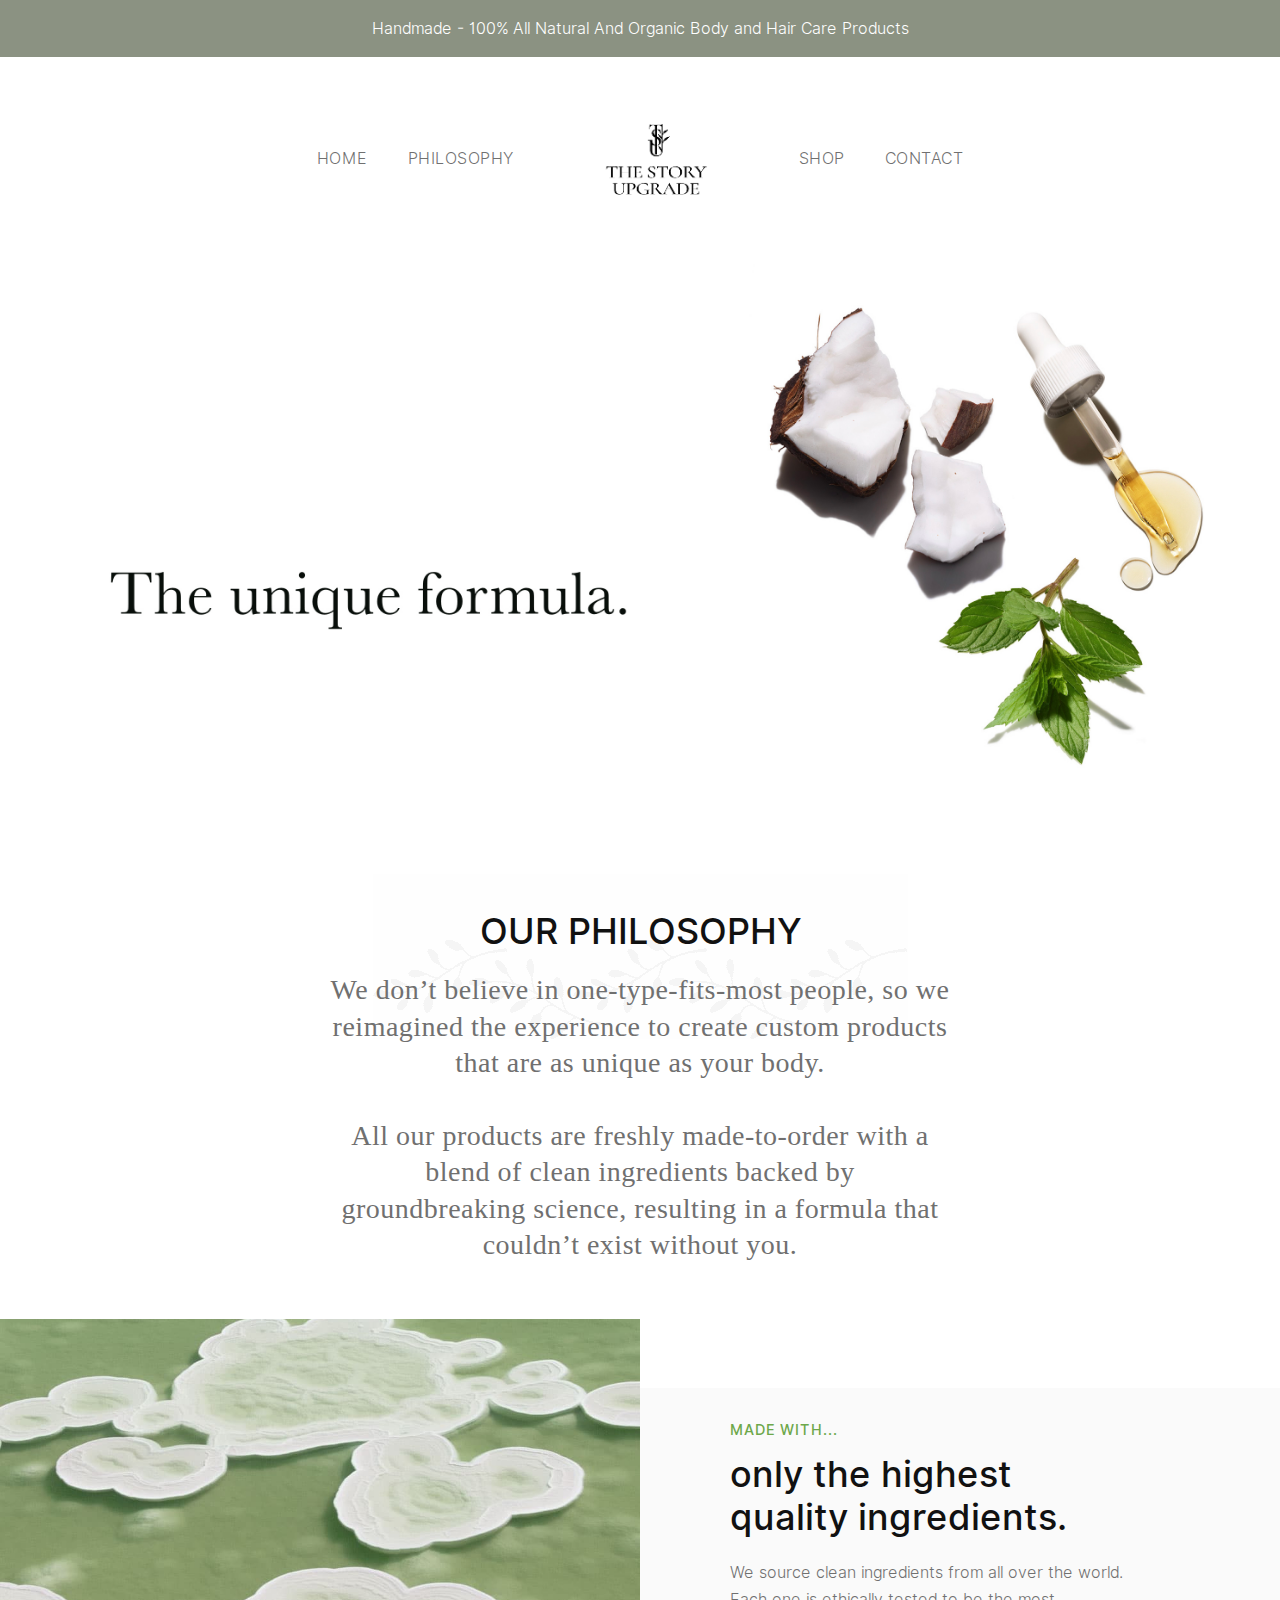
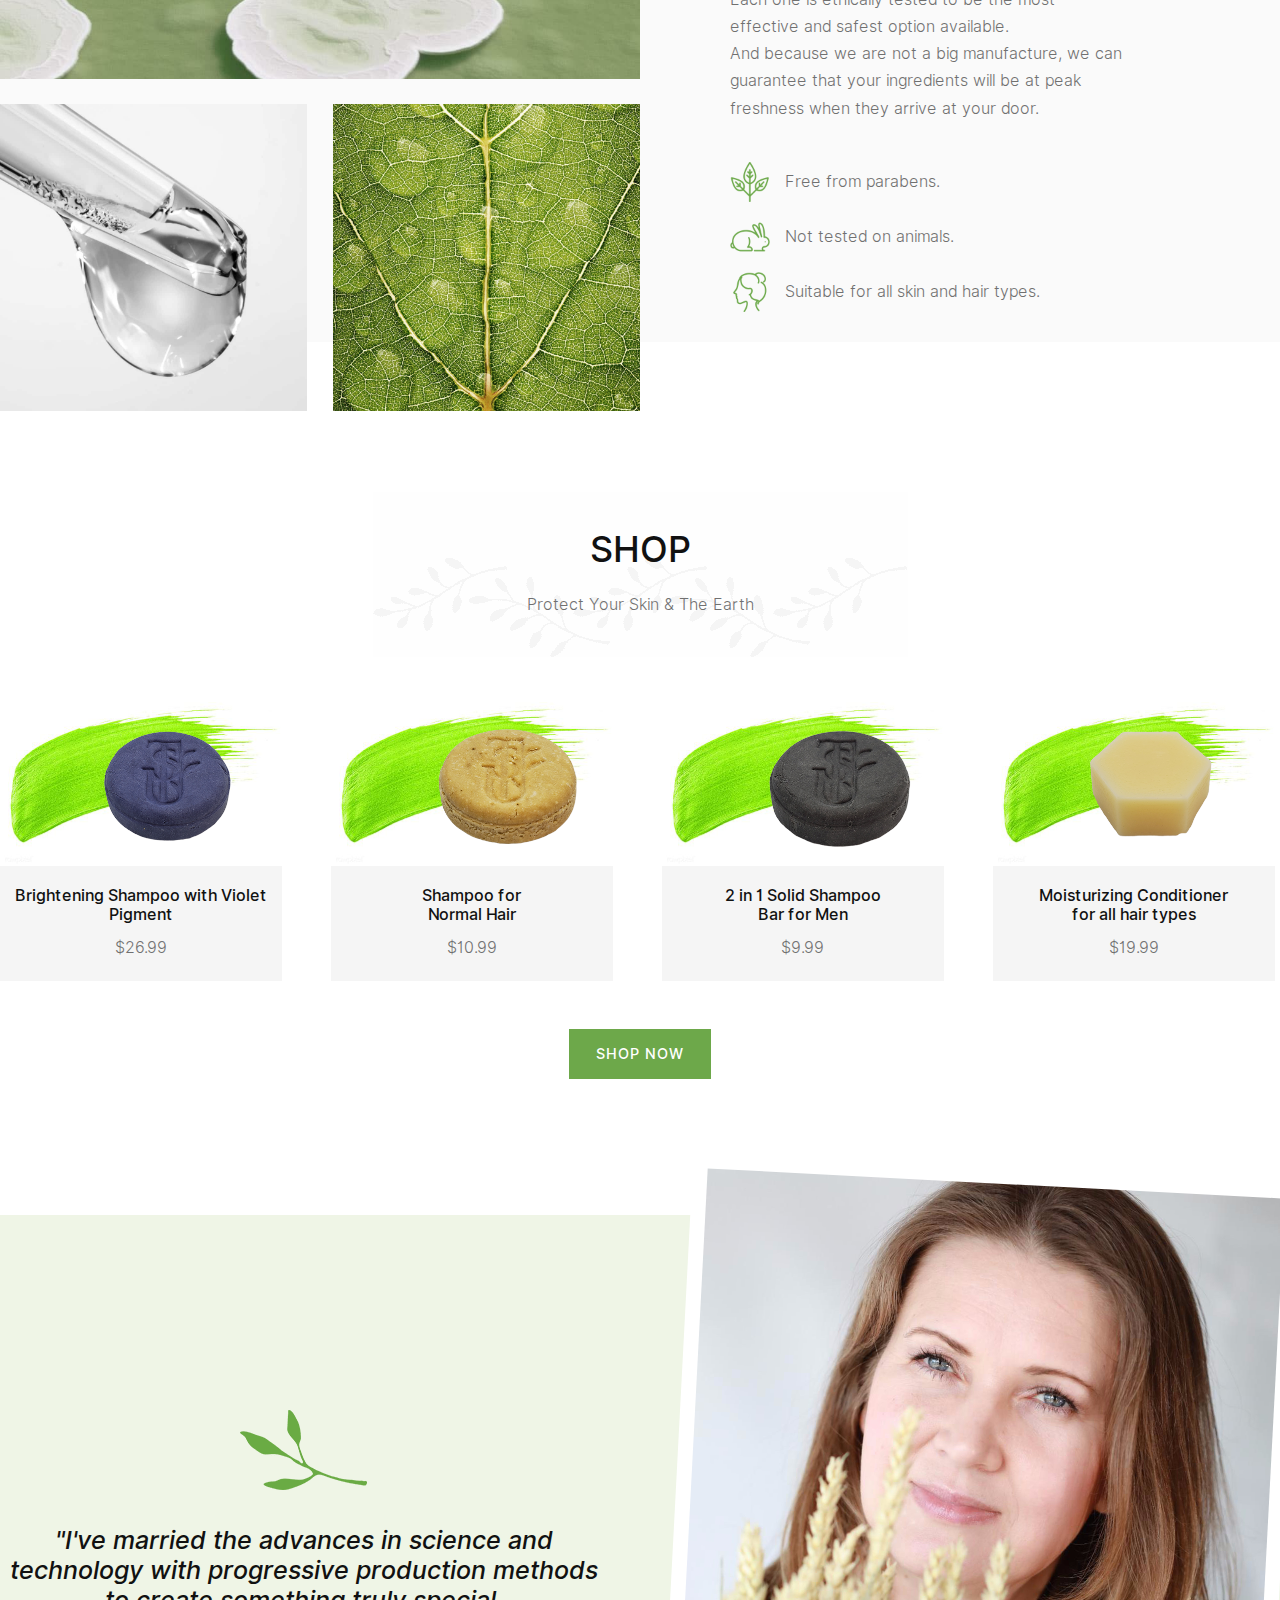
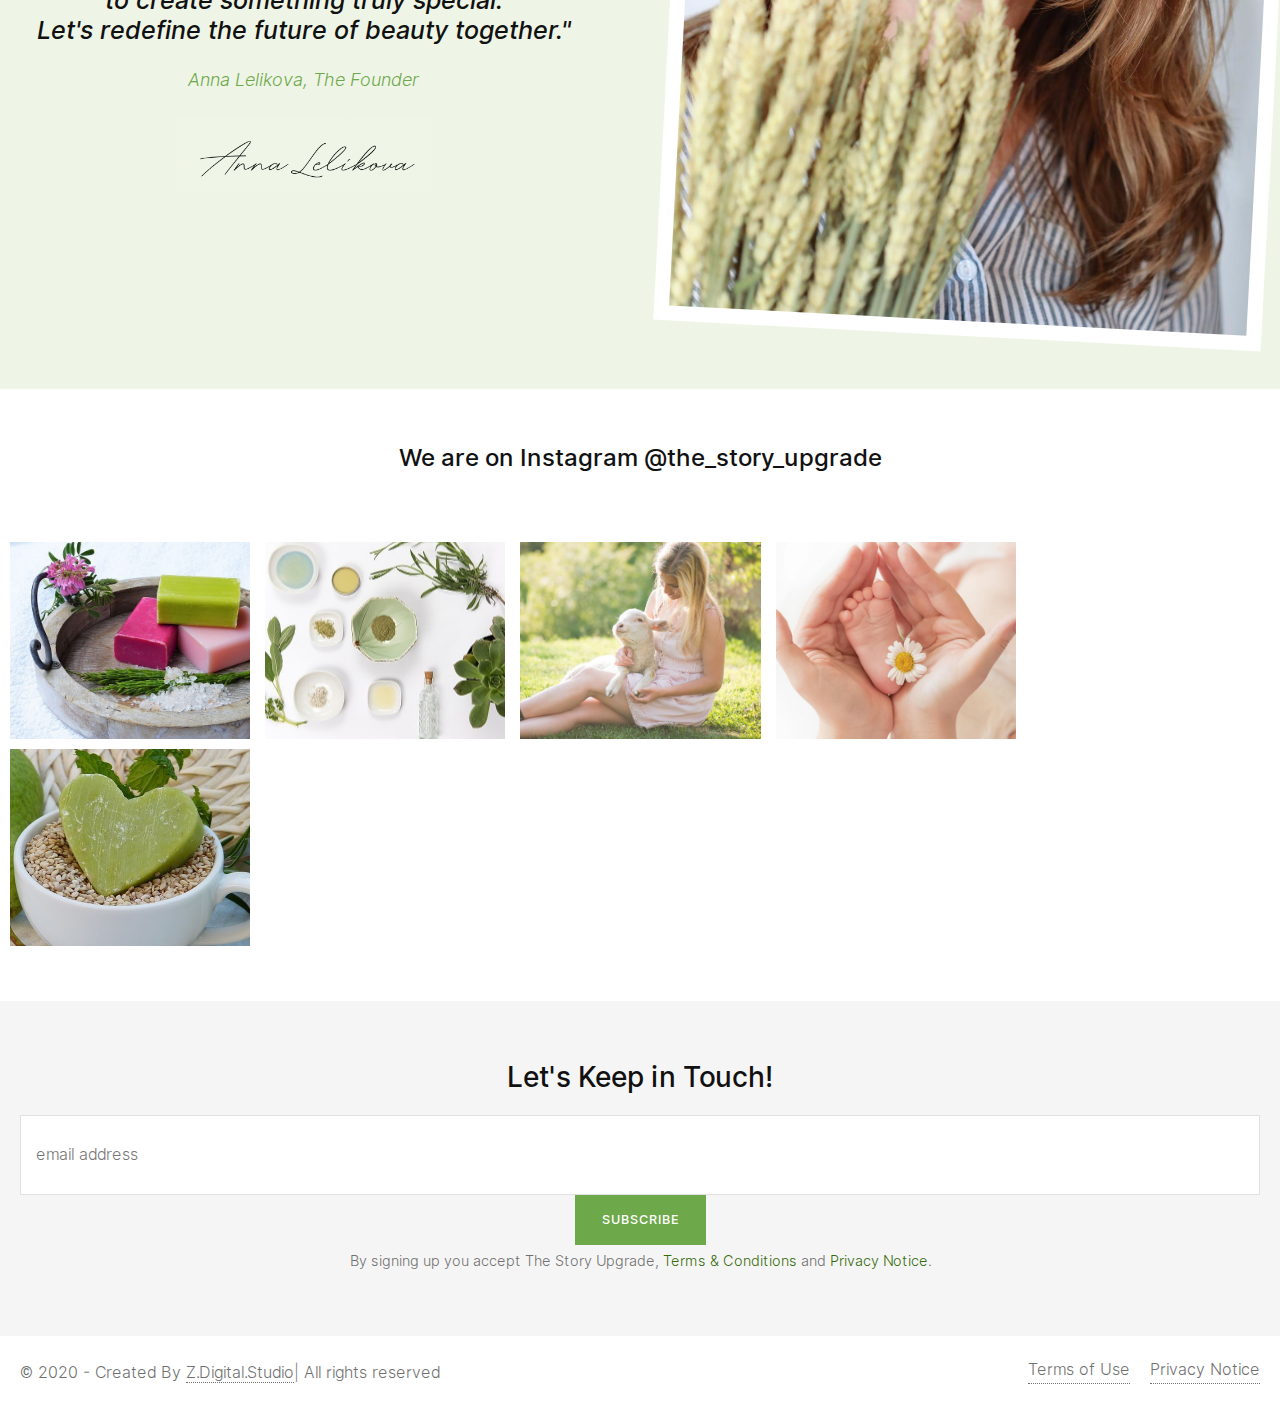
==== commit fbce7ebb: "New form" ====
--- a/index.html
+++ b/index.html
@@ -32,7 +32,7 @@
 </style>
 <link href="//cdn-images.mailchimp.com/embedcode/horizontal-slim-10_7.css" rel="stylesheet" type="text/css">
 <style type="text/css">
-	#mc_embed_signup{background:#fff; clear:left; font:14px Helvetica,Arial,sans-serif; width:100%;}
+	#mc_embed_signup{ font:14px Helvetica,Arial,sans-serif; width:100%;}
 	/* Add your own Mailchimp form style overrides in your site stylesheet or in this style block.
 	   We recommend moving this block and the preceding CSS link to the HEAD of your HTML file. */
 </style>
@@ -742,32 +742,6 @@
 			<div class="wpisset-inner-footer-newsletter wpisset-container wpisset-container-center">
 
 				<h3>Let's Keep in Touch!</h3>
-<!-- <script>(function() {
-	if (!window.mc4wp) {
-		window.mc4wp = {
-			listeners: [],
-			forms    : {
-				on: function (event, callback) {
-					window.mc4wp.listeners.push({
-						event   : event,
-						callback: callback
-					});
-				}
-			}
-		}
-	}
-})();
-</script> -->
-
-
-<!-- Mailchimp -->
-
-<!-- Begin Mailchimp Signup Form -->
-
-
-<!--End mc_embed_signup-->
-
-
 
 <div id="mc_embed_signup">
 <form action="https://mail.us20.list-manage.com/subscribe/post?u=6d8d3b32ac7b7a6816dd5e4b7&amp;id=dfc36a0a20" method="post" id="mc-embedded-subscribe-form" name="mc-embedded-subscribe-form" class="validate" target="_blank" novalidate>
@@ -781,30 +755,15 @@
 </form>
 </div>
 
-<!--End mc_embed_signup-->
-
-
-
-<form id="mc4wp-form-1" class="mc4wp-form mc4wp-form-120" method="post" data-id="120" data-name="newsletter" ><div class="mc4wp-form-fields"><p class="description">
-	Subscribe to our newsletter & get the best offers and discounts*
-</p>
-<!-- <p class="email">
-	<input type="email" name="EMAIL" placeholder="Your email address" required />
-</p> -->
-<!-- <p class="submit">
-	<input class="wpisset-button-full" type="submit" value="Sign up" />
-</p> -->
-
-
-
-
-
-
-
-
-
-
-</div><label style="display: none !important;">Leave this field empty if you're human: <input type="text" name="_mc4wp_honeypot" value="" tabindex="-1" autocomplete="off" /></label><input type="hidden" name="_mc4wp_timestamp" value="1583771330" /><input type="hidden" name="_mc4wp_form_id" value="120" /><input type="hidden" name="_mc4wp_form_element_id" value="mc4wp-form-1" /><div class="mc4wp-response"></div></form><!-- / Mailchimp for WordPress Plugin -->
+
+</div>
+
+<label style="display: none !important;">Leave this field empty if you're human: 
+    <input type="text" name="_mc4wp_honeypot" value="" tabindex="-1" autocomplete="off" /></label>
+    <input type="hidden" name="_mc4wp_timestamp" value="1583771330" />
+    <input type="hidden" name="_mc4wp_form_id" value="120" />
+    <input type="hidden" name="_mc4wp_form_element_id" value="mc4wp-form-1" />
+    <div class="mc4wp-response"></div></form><!-- / Mailchimp for WordPress Plugin -->
 <small>By signing up you accept The Story Upgrade, <a href="terms.html">Terms &amp; Conditions</a> and <a href="privacy.html">Privacy Notice</a>. </small>				
 			</div>
 
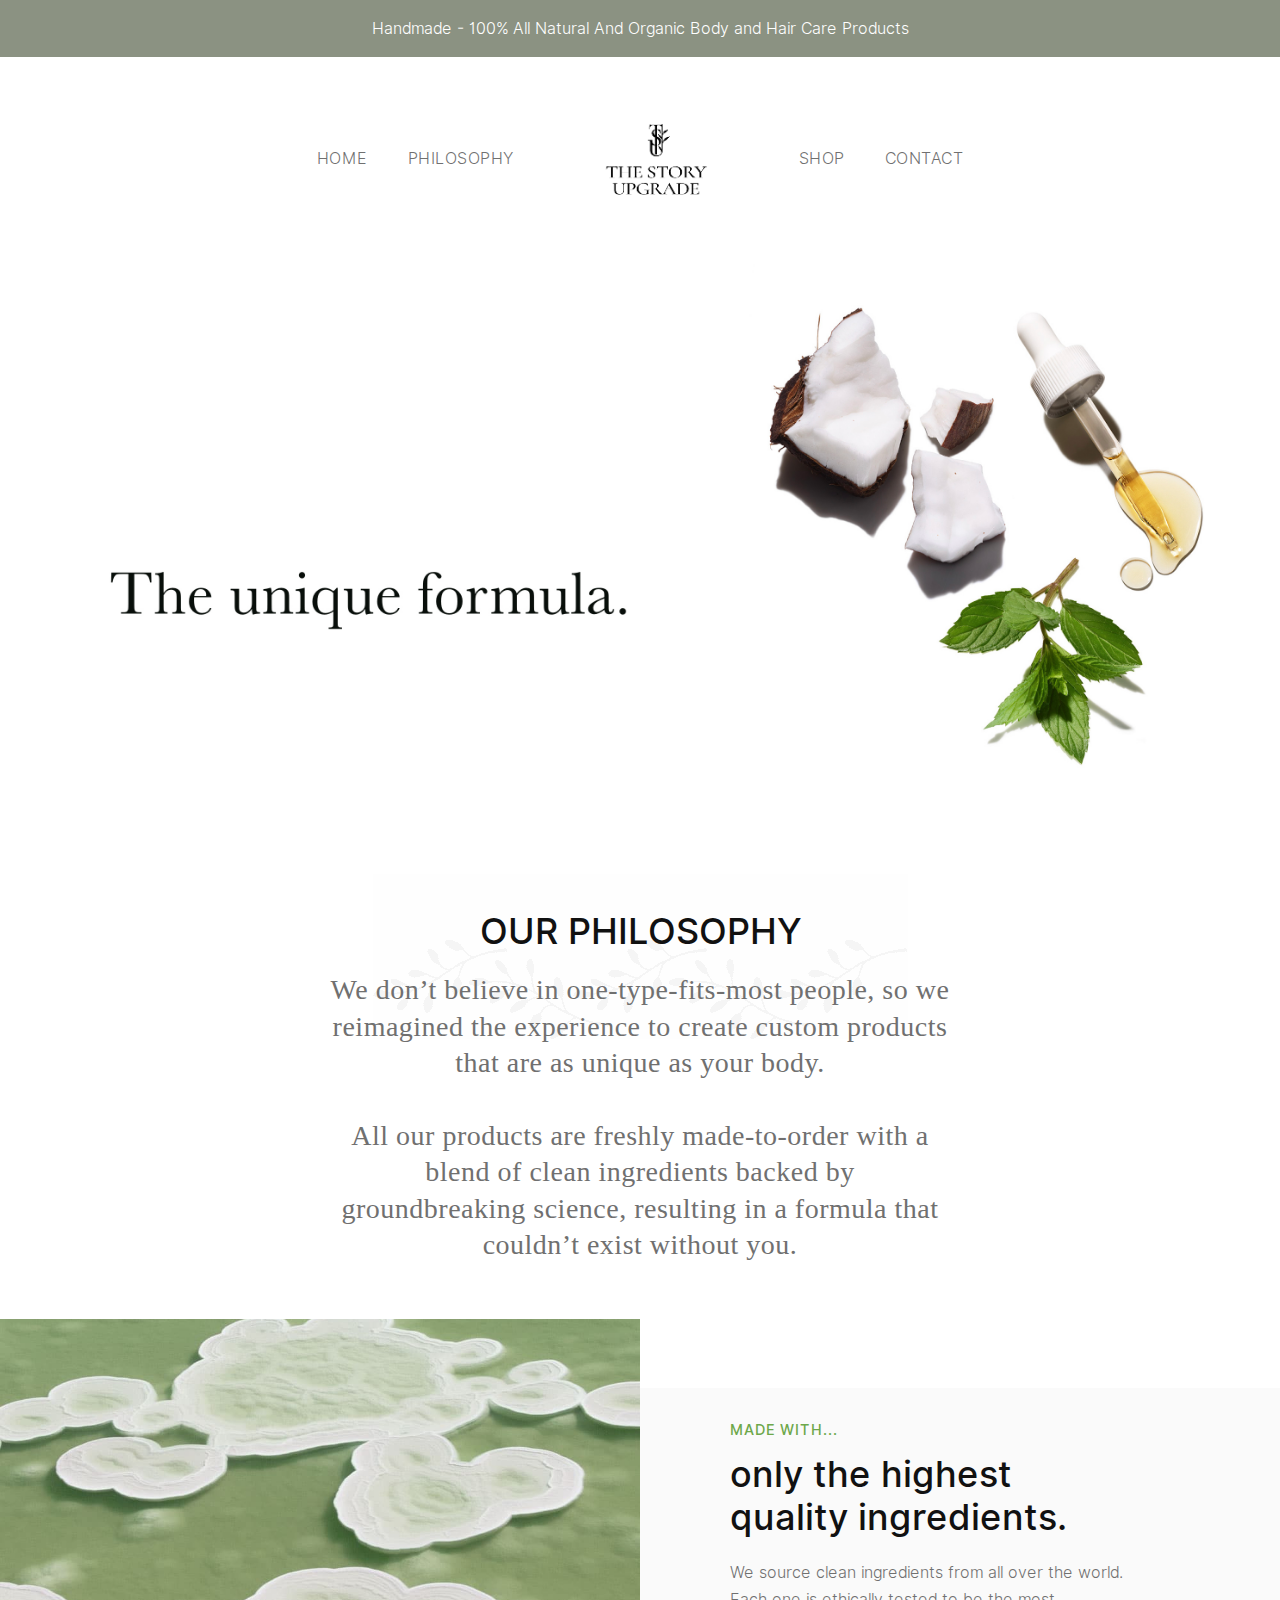
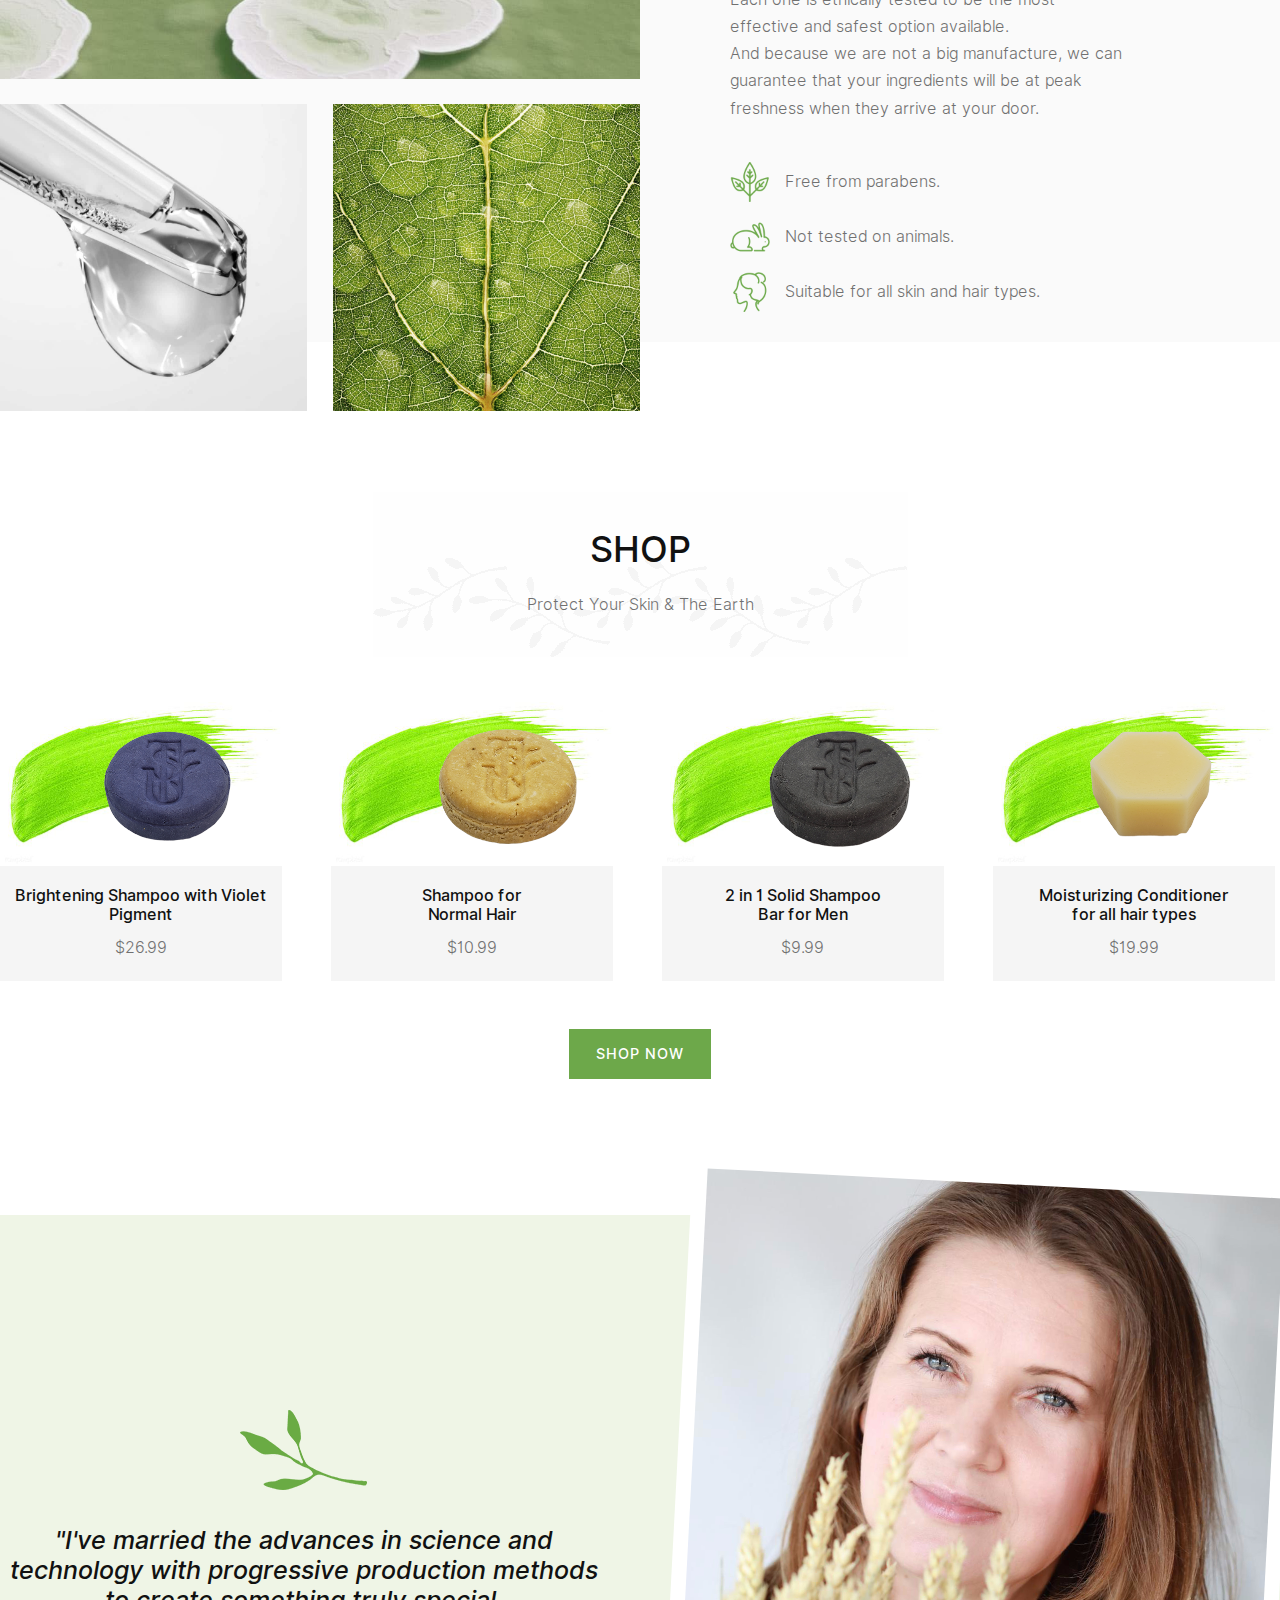
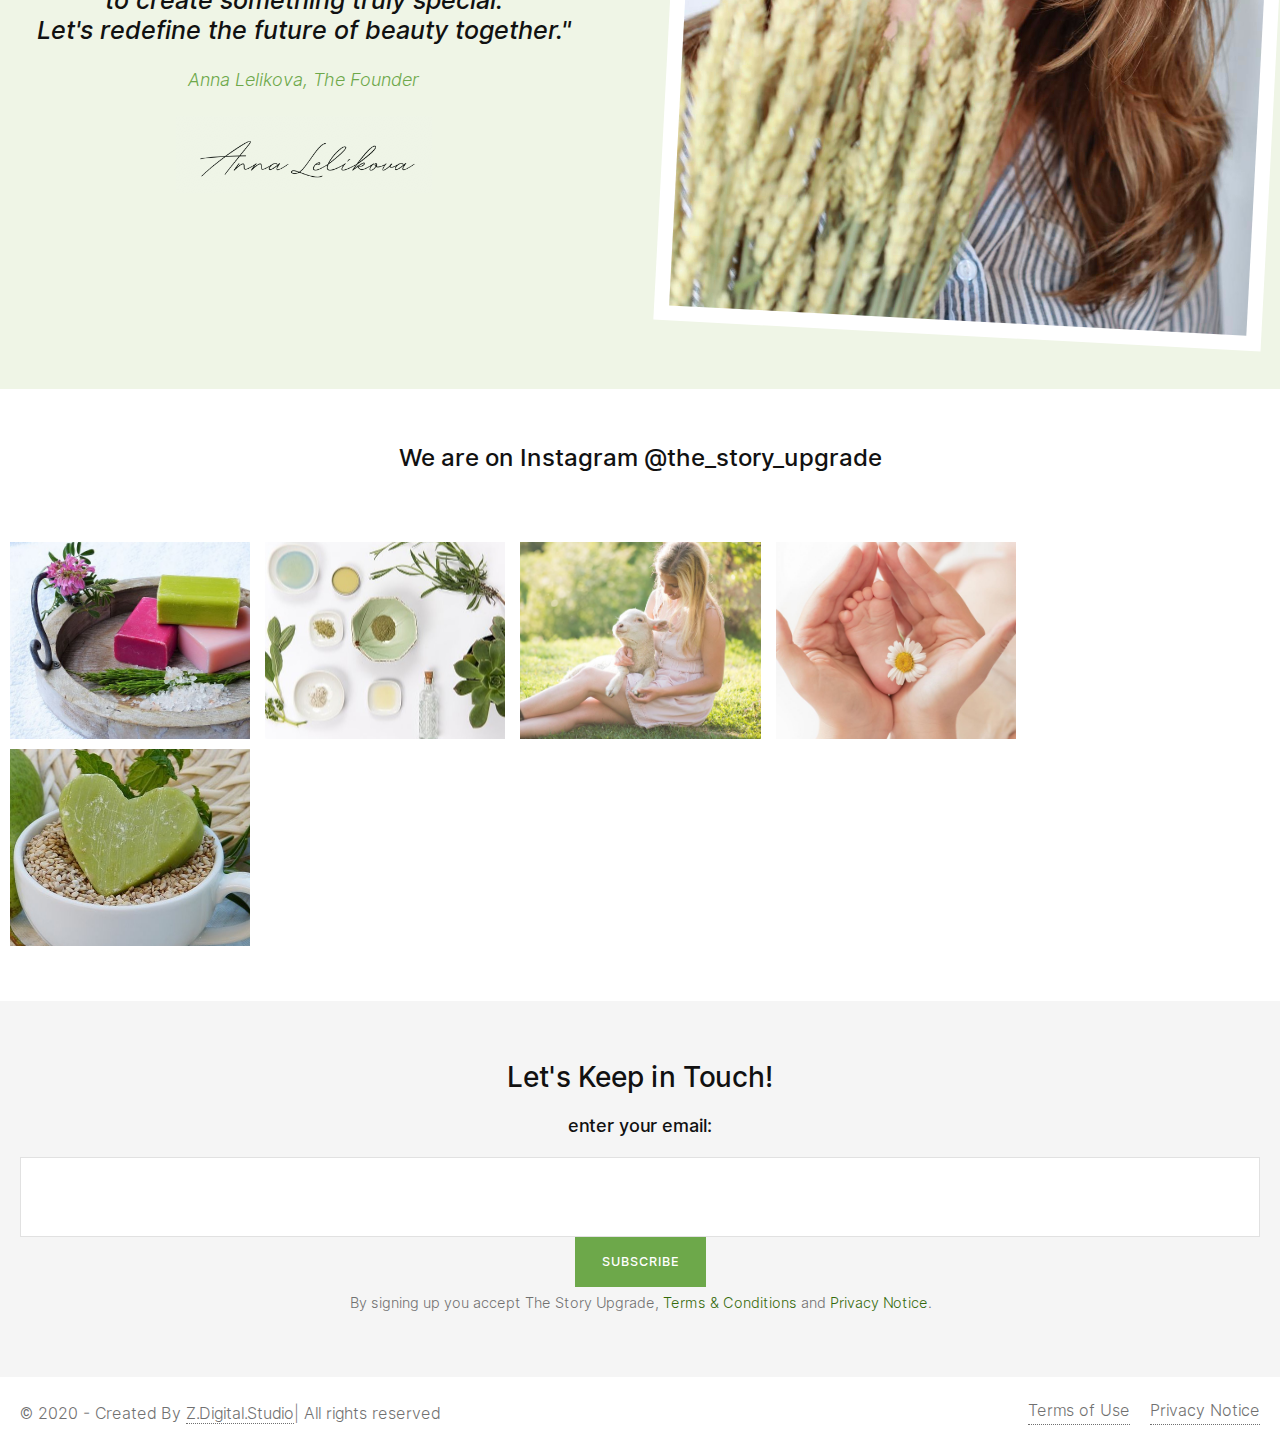
==== commit 3d9c34a7: "Form styling" ====
--- a/index.html
+++ b/index.html
@@ -741,16 +741,17 @@
 			
 			<div class="wpisset-inner-footer-newsletter wpisset-container wpisset-container-center">
 
-				<h3>Let's Keep in Touch!</h3>
+                <h3>Let's Keep in Touch!</h3>
+                <h5>enter your email:</h5>
 
 <div id="mc_embed_signup">
 <form action="https://mail.us20.list-manage.com/subscribe/post?u=6d8d3b32ac7b7a6816dd5e4b7&amp;id=dfc36a0a20" method="post" id="mc-embedded-subscribe-form" name="mc-embedded-subscribe-form" class="validate" target="_blank" novalidate>
     <div id="mc_embed_signup_scroll">
 	
-	<input type="email" value="" name="EMAIL" class="email" id="mce-EMAIL" placeholder="email address" required>
+	<input type="email" value="" name="EMAIL" class="email" id="mce-EMAIL" placeholder="" required>
     <!-- real people should not fill this in and expect good things - do not remove this or risk form bot signups-->
     <div style="position: absolute; left: -5000px;" aria-hidden="true"><input type="text" name="b_6d8d3b32ac7b7a6816dd5e4b7_dfc36a0a20" tabindex="-1" value=""></div>
-    <div class="clear"><input type="submit" value="Subscribe" name="subscribe" id="mc-embedded-subscribe" class="button"></div>
+    <div class="clear"><input type="submit" value="Subscribe" name="subscribe" id="mc-embedded-subscribe" class="button" style="background: #6da84a;"></div>
     </div>
 </form>
 </div>
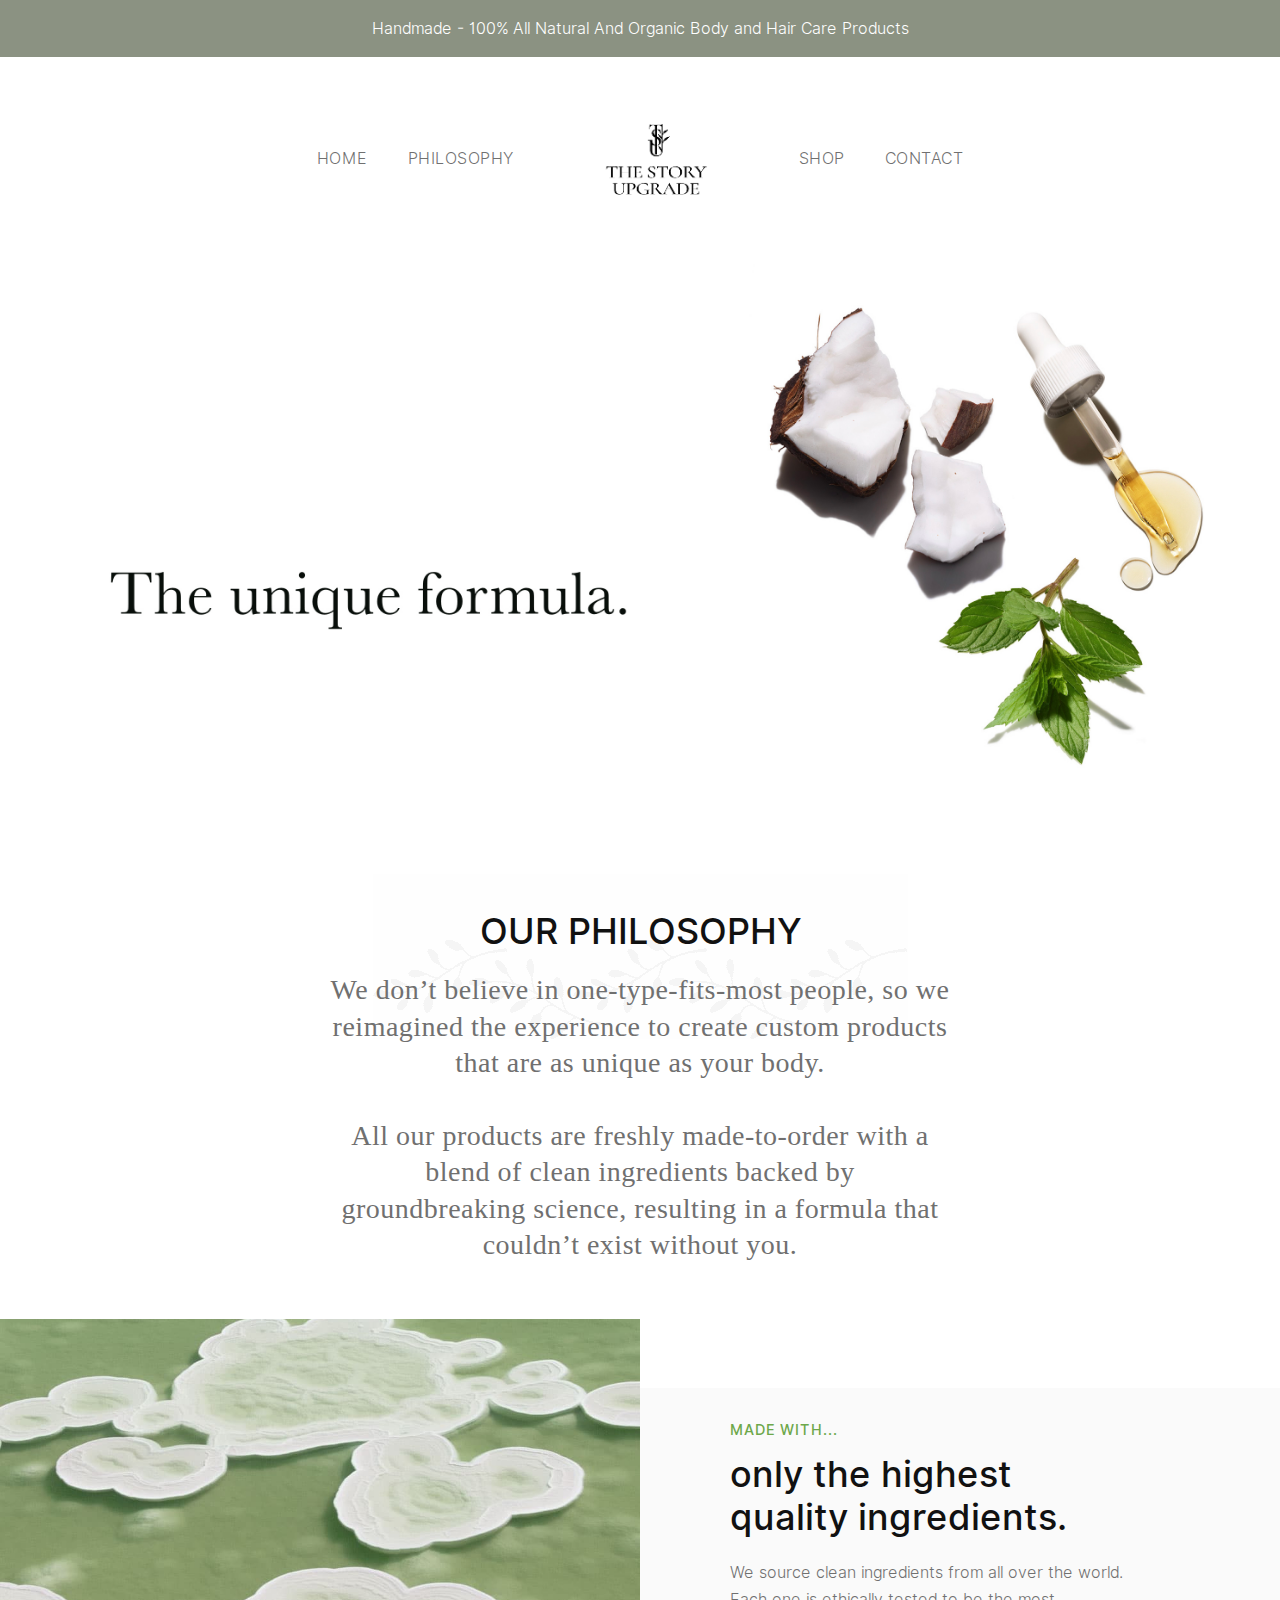
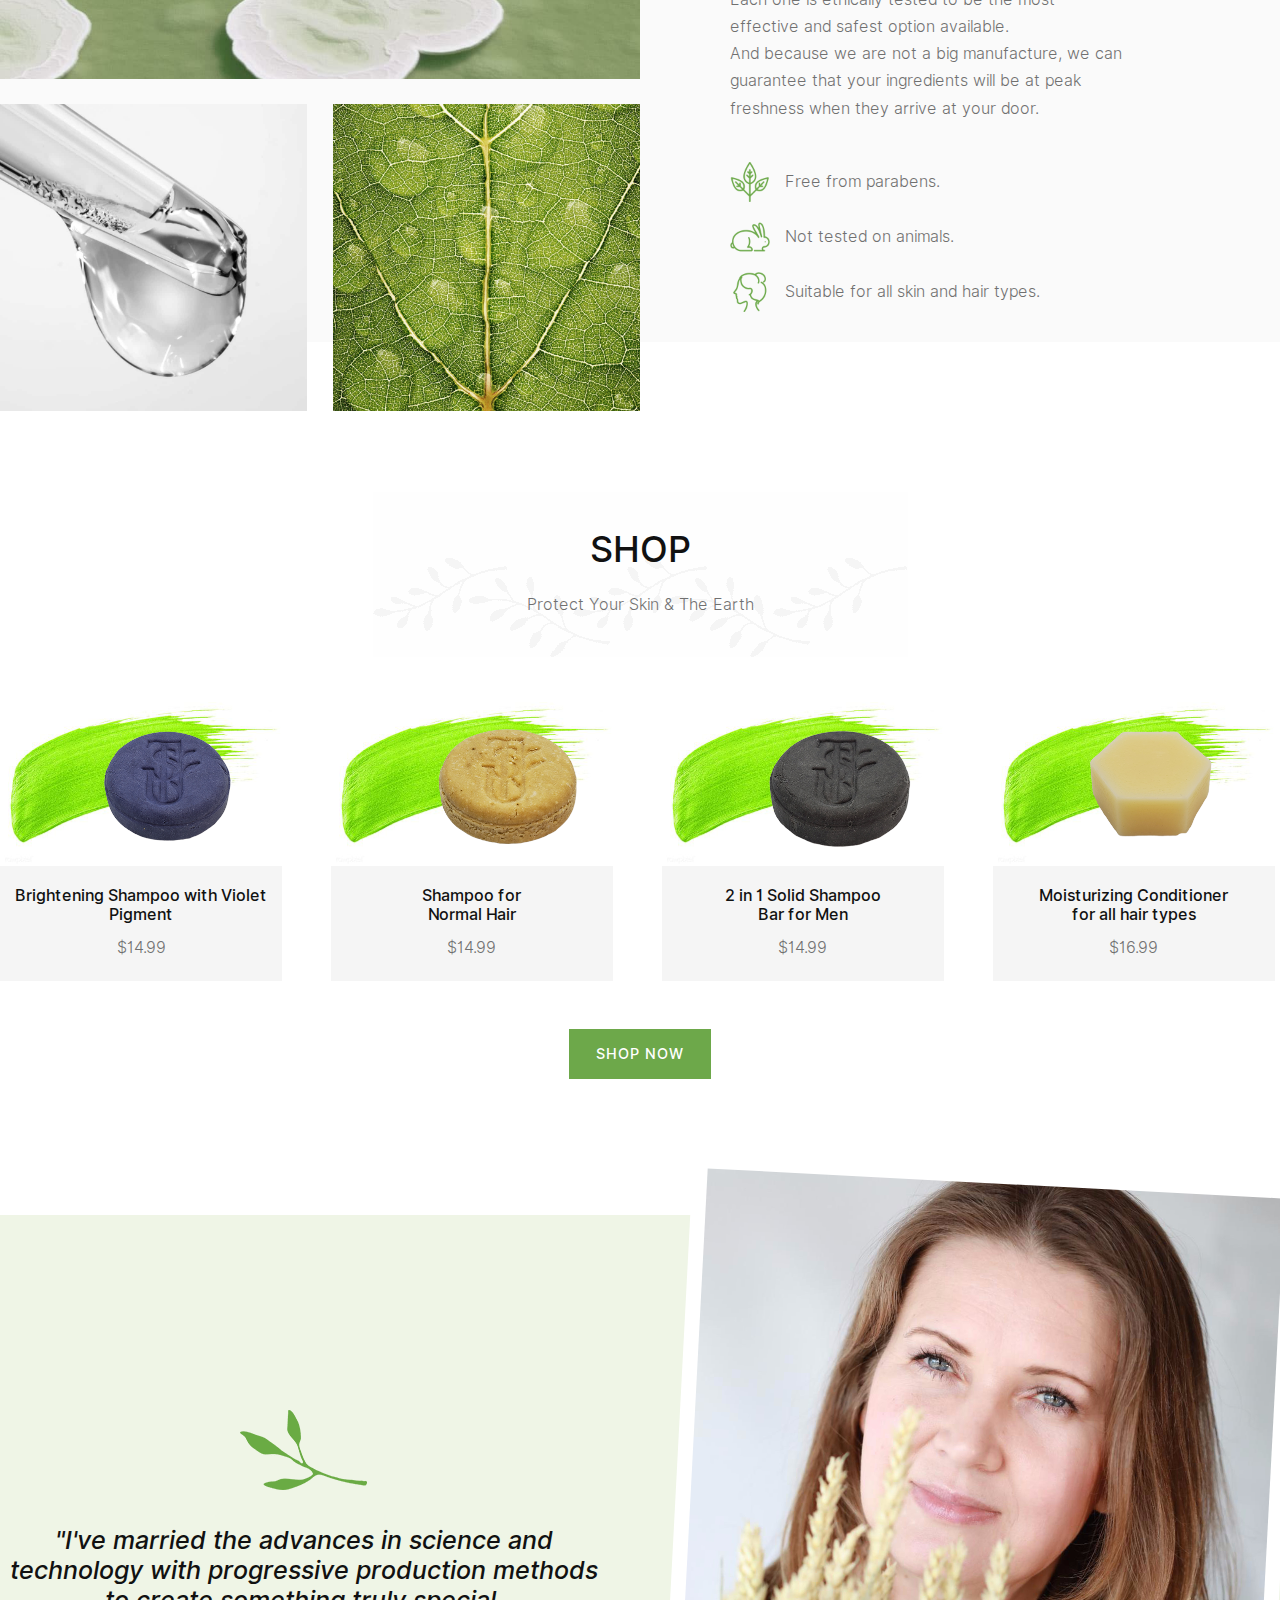
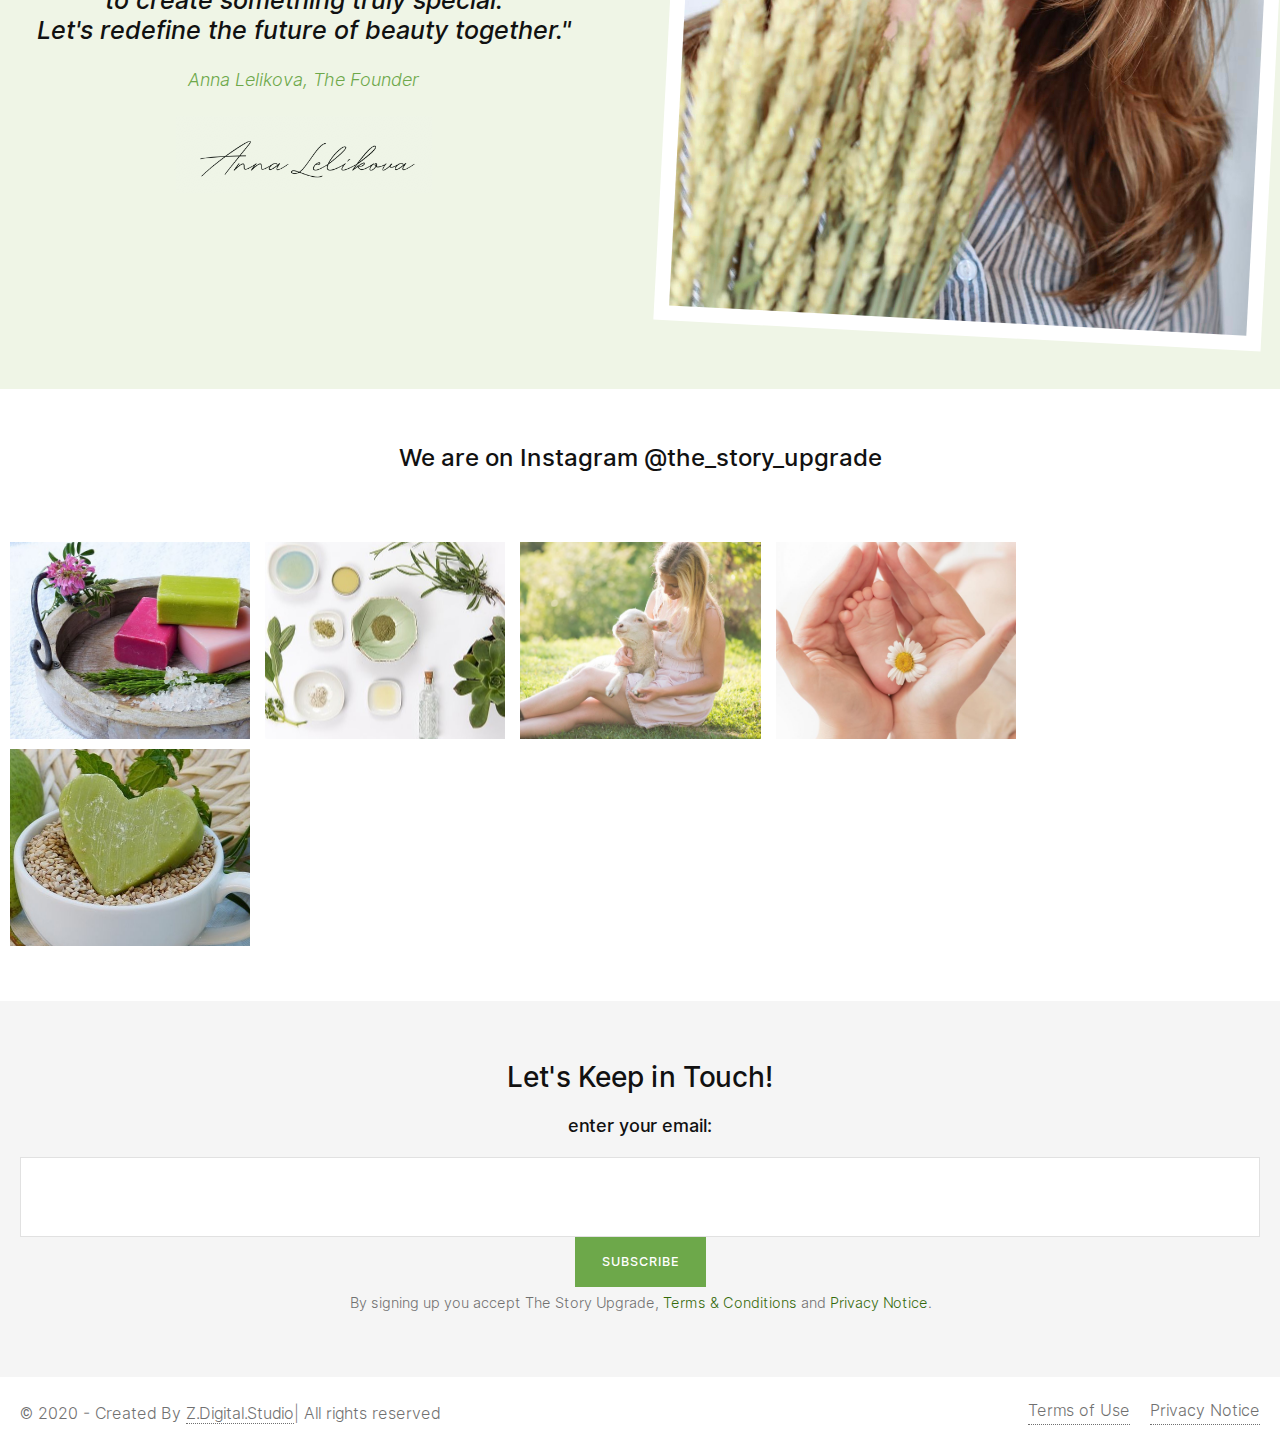
==== commit 541ea6df: "Changed prices" ====
--- a/index.html
+++ b/index.html
@@ -1,5 +1,5 @@
 <!doctype html>
-<html lang="en-US">
+<html lang="en-US" style="width:100%">
 <head>
 <meta charset="UTF-8">
 <meta https-equiv="X-UA-Compatible" content="IE=edge" />
@@ -531,7 +531,7 @@
                 <h2 class="woocommerce-loop-product__title">Brightening Shampoo with Violet Pigment</h2>
             <span class="price">
                 <span class="woocommerce-Price-amount amount">
-                    <span class="woocommerce-Price-currencySymbol">$</span>26.99</span></ins></span>
+                    <span class="woocommerce-Price-currencySymbol">$</span>14.99</span></ins></span>
         </div></div></li>
 
 
@@ -546,7 +546,7 @@
                         <div class="star-rating" role="img" aria-label="Rated 5.00 out of 5">
                 <span style="width:100%">Rated <strong class="rating">5.00</strong> out of 5</span></div></div>
         <a href="https://thestory-upgrade.company.site/Shampoo-for-Dry-Hair-p202486002" data-quantity="1" class="button product_type_simple add_to_cart_button ajax_add_to_cart" target="_blank">Shop Now</a></div></div><div class="wpisset-woo-loop-content-wrapper"><div class="wpisset-woo-loop-content"><h2 class="woocommerce-loop-product__title">Shampoo for<br> Normal Hair</h2>
-            <span class="price"><span class="woocommerce-Price-amount amount"><span class="woocommerce-Price-currencySymbol">$</span>10.99</span></span>
+            <span class="price"><span class="woocommerce-Price-amount amount"><span class="woocommerce-Price-currencySymbol">$</span>14.99</span></span>
         </div></div></li>
 
 
@@ -567,7 +567,7 @@
                 <span style="width:100%">Rated <strong class="rating">5.00</strong> out of 5</span></div></div>
                 <a href="https://thestory-upgrade.company.site/Men-Shampoo-p202474788" data-quantity="1" class="button product_type_grouped" target="_blank">Shop Now</a></div></div>
                 <div class="wpisset-woo-loop-content-wrapper"><div class="wpisset-woo-loop-content"><h2 class="woocommerce-loop-product__title">2 in 1 Solid Shampoo <br>Bar for Men</h2>
-            <span class="price"><span class="woocommerce-Price-amount amount"><span class="woocommerce-Price-currencySymbol">$</span>9.99</span>
+            <span class="price"><span class="woocommerce-Price-amount amount"><span class="woocommerce-Price-currencySymbol">$</span>14.99</span>
         </div></div></li>
 
 
@@ -587,7 +587,7 @@
                 <div class="star-rating" role="img" aria-label="Rated 5.00 out of 5">
         <span style="width:100%">Rated <strong class="rating">5.00</strong> out of 5</span></div></div>
         <a href="https://thestory-upgrade.company.site/Conditioneer-p202472969" data-quantity="1" class="button product_type_simple add_to_cart_button ajax_add_to_cart" target="_blank">Shop Now</a></div></div><div class="wpisset-woo-loop-content-wrapper"><div class="wpisset-woo-loop-content"><h2 class="woocommerce-loop-product__title">Moisturizing Conditioner<br>for all hair types</h2>
-            <span class="price"><span class="woocommerce-Price-amount amount"><span class="woocommerce-Price-currencySymbol">$</span>19.99</span></span>
+            <span class="price"><span class="woocommerce-Price-amount amount"><span class="woocommerce-Price-currencySymbol">$</span>16.99</span></span>
         </div></div></li>
         </ul>
         </div></div></div></div></div>
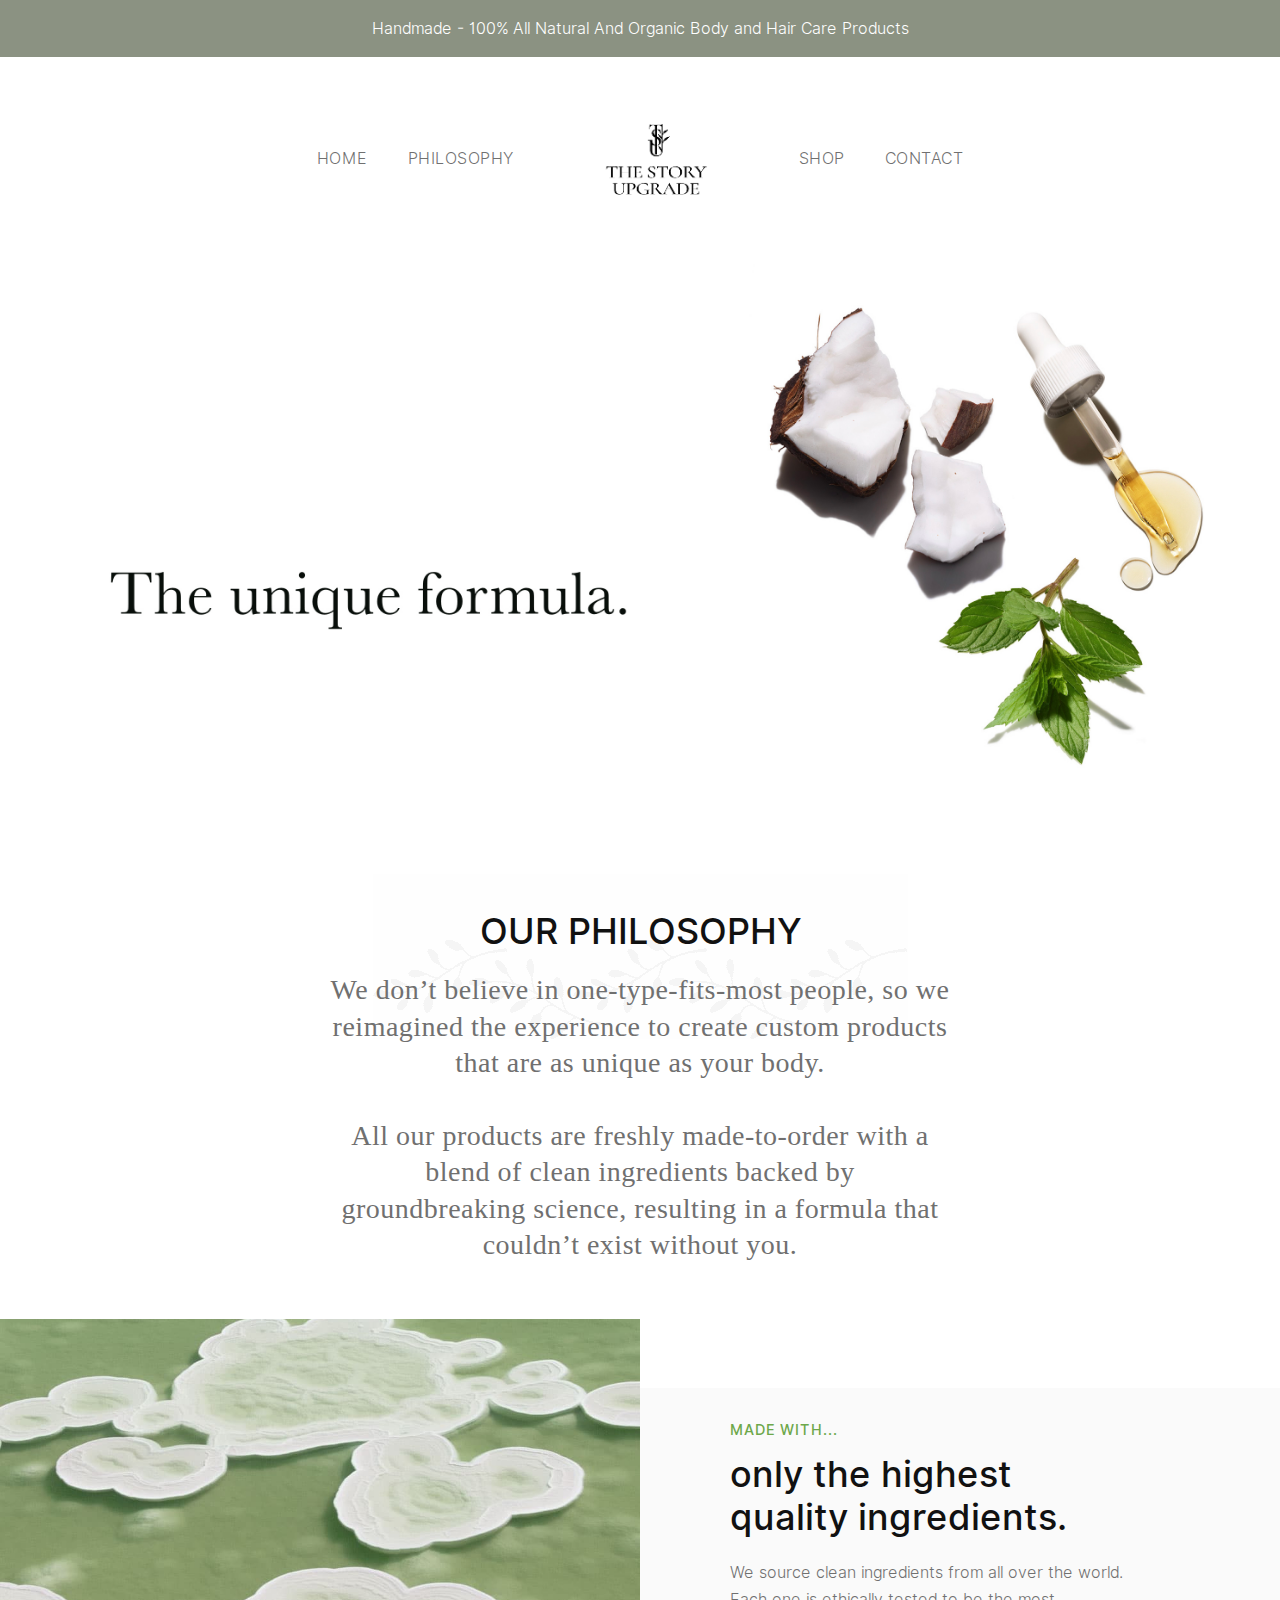
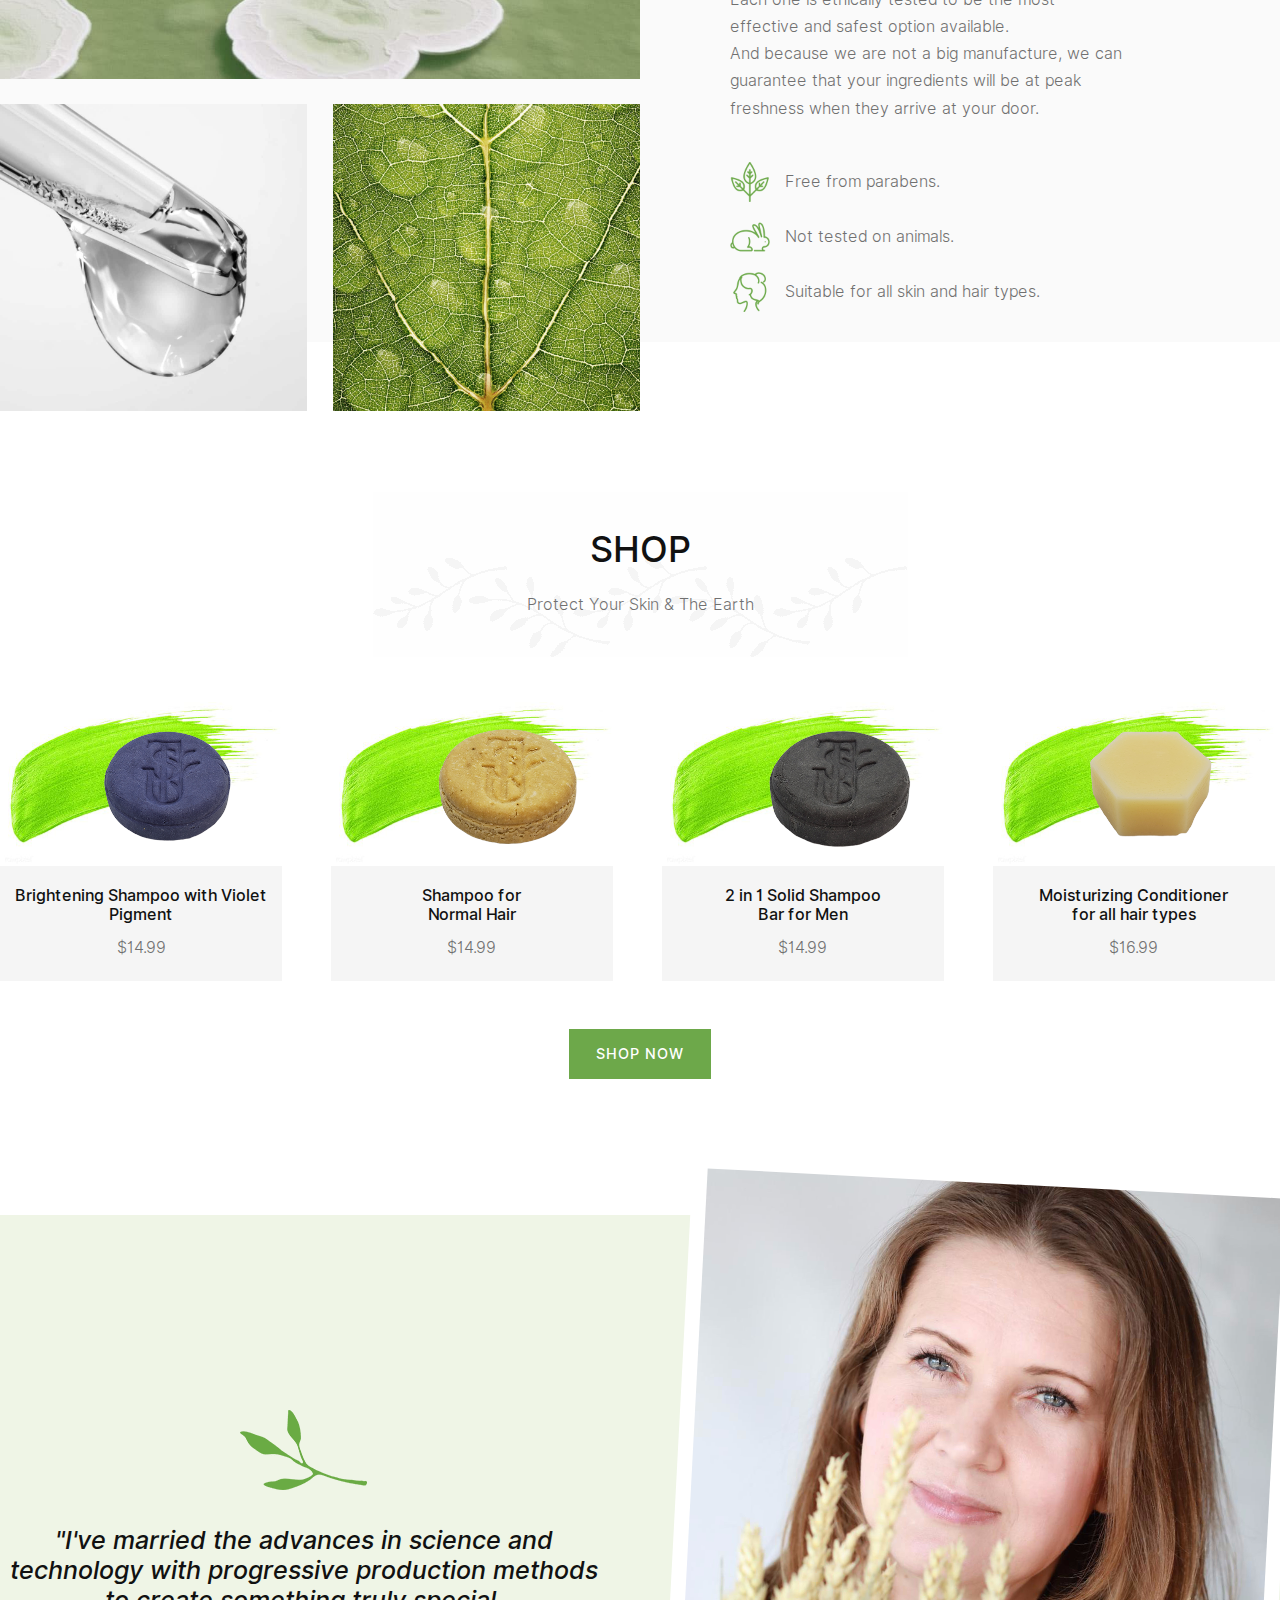
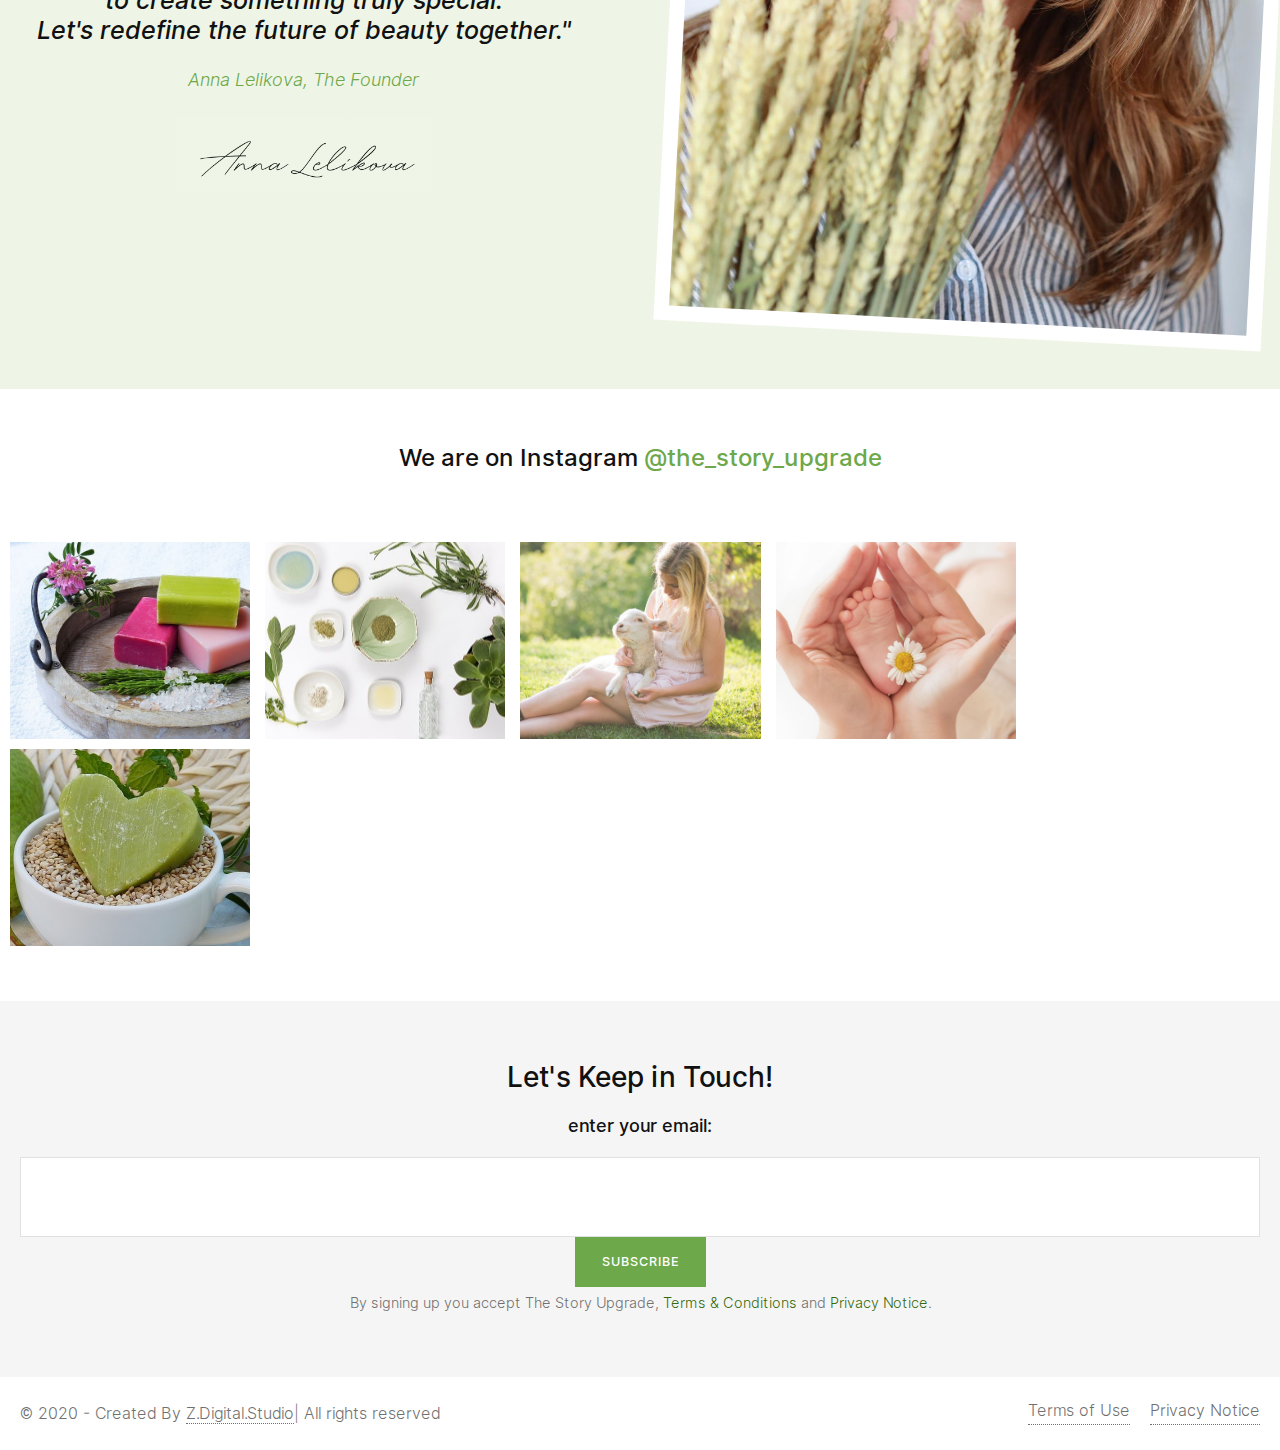
==== commit d0f2bef9: "Added active link to the instagram" ====
--- a/index.html
+++ b/index.html
@@ -4,8 +4,11 @@
 <meta charset="UTF-8">
 <meta https-equiv="X-UA-Compatible" content="IE=edge" />
 <meta name="viewport" content="width=device-width, initial-scale=1.0, maximum-scale=1, user-scalable=0"/>
+<meta property="og:image:secure_url" content="https://thestory-upgrade.com/wp-content/uploads/n11.jpg"/>
+
+<meta property="og:image" content="https://thestory-upgrade.com/wp-content/uploads/n11.jpg"/>
 <link rel="profile" href="https://gmpg.org/xfn/11">
-<link rel="pingback" href="https://themes.wclassic.net/skyla/xmlrpc.php">
+
 <script>document.documentElement.className = document.documentElement.className + ' yes-js js_active js'</script>
 <title>The Story Upgrade - Cosmetic Store</title>
 <link rel='dns-prefetch' href='//maxcdn.bootstrapcdn.com' />
@@ -639,7 +642,7 @@
 
 
 <div class="vc_row-full-width vc_clearfix"></div>
-<div class="vc_row wpb_row vc_row-fluid vc_custom_1550587171718" id="cont"><div class="wpb_column vc_column_container vc_col-sm-12"><div class="vc_column-inner"><div class="wpb_wrapper"><h3 style="text-align: center" class="vc_custom_heading vc_custom_1550587609948" >We are on Instagram @the_story_upgrade</h3>
+<div class="vc_row wpb_row vc_row-fluid vc_custom_1550587171718" id="cont"><div class="wpb_column vc_column_container vc_col-sm-12"><div class="vc_column-inner"><div class="wpb_wrapper"><h3 style="text-align: center" class="vc_custom_heading vc_custom_1550587609948" >We are on Instagram <a href="https://www.instagram.com/the_story_upgrade/"><span style="color:#6da84a">@the_story_upgrade</span></a></h3>
 
 </div></div></div></div>
 
